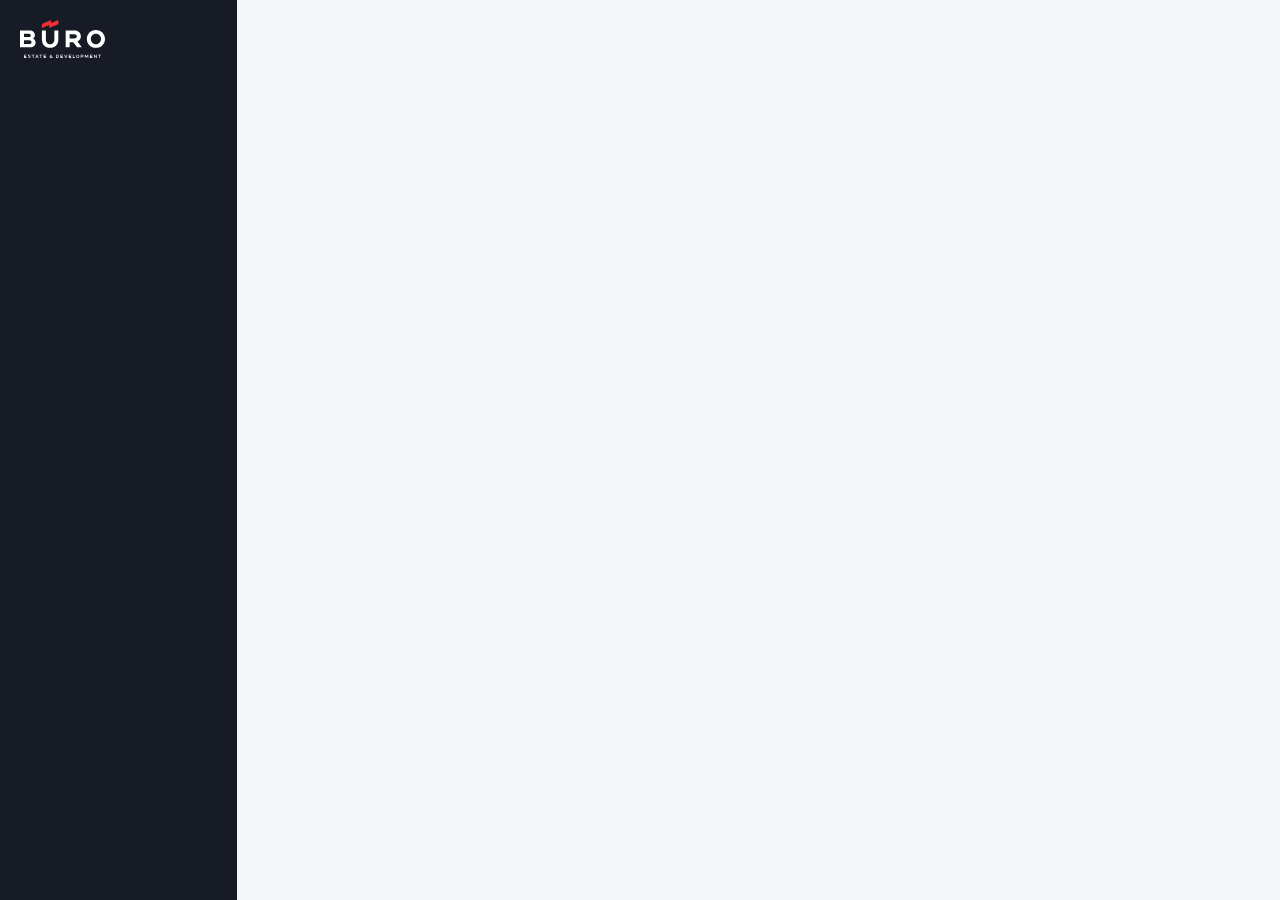
==== index.html @ 4a375de1 "init: Initial commit" ====
<!DOCTYPE html>
<html lang="ru">

<head>
	<meta charset="UTF-8">
	<meta http-equiv="X-UA-Compatible" content="IE=edge">
	<meta name="viewport" content="width=device-width, initial-scale=1.0">
	<title>BURO ESTATE & DEVELOPMENT - CRM</title>
	<meta property="og:title" content="BURO ESTATE & DEVELOPMENT - CRM">
	<meta property="og:description" content="Описание">
	<meta property="og:url" content="/">
	<meta property="og:site_name" content="BURO ESTATE & DEVELOPMENT - CRM">
	<!-- favicon -->
	<link rel="apple-touch-icon" sizes="180x180" href="img/favicon/apple-touch-icon.png">
	<link rel="icon" type="image/png" sizes="32x32" href="img/favicon/favicon-32x32.png">
	<link rel="icon" type="image/png" sizes="16x16" href="img/favicon/favicon-16x16.png">
	<link rel="manifest" href="img/favicon/site.webmanifest">
	<link rel="mask-icon" href="img/favicon/safari-pinned-tab.svg" color="#5bbad5">
	<meta name="msapplication-TileColor" content="#ffffff">
	<meta name="theme-color" content="#ffffff">
	<!-- styles -->
	<link rel="stylesheet" href="css/vendor.min.css">
	<link rel="stylesheet" href="css/app.min.css">
</head>

<body>
	<!-- apanel -->
	<div class="apanel" id="apanel">
		<div class="apanel__sidebar">
			<!-- sidebar -->
			<div class="sidebar" id="sidebar">
				<div class="sidebar__top">
					<picture class="sidebar__logotype">
						<img src="img/logotype-white.svg" width="85" height="38" alt="BURO ESTATE & DEVELOPMENT">
					</picture>
				</div>
			</div>
			<!-- end of sidebar -->
		</div>
		<div class="apanel__main"></div>
	</div>
	<!-- end of apanel -->
	<!-- scripts -->
	<script src="js/app.min.js"></script>
</body>

</html>
---- css/app.min.css ----
body{position:relative;overflow-x:hidden;font-family:"IBM Plex Sans",sans-serif;font-size:16px;line-height:1.25;background:#f6f7f8}ul,ol,li{display:block;padding:0;margin:0;list-style:none}h1,h2,h3,h4,h5,h6{margin:0;font-weight:normal;line-height:1.25}p{margin:0}b,strong{font-weight:500}a{display:inline-block;color:#000;text-decoration:none;-webkit-transition:all .25s ease-in-out;transition:all .25s ease-in-out}a:hover{text-decoration:none;color:#000}a:active{color:#000}input[type=number]{-moz-appearance:textfield}input[type=number]::-webkit-outer-spin-button,input[type=number]::-webkit-inner-spin-button{display:none;-webkit-appearance:none;appearance:none;margin:0}picture{display:block}img{max-width:100%}svg{-webkit-transition:all .25s ease-in-out;transition:all .25s ease-in-out}.btn{display:block;padding:16px 30px;width:-webkit-fit-content;width:-moz-fit-content;width:fit-content;font-size:14px;font-weight:normal;line-height:1;text-align:center;color:#fff;background:#ee3135;border:1px solid #ee3135;border-radius:6px;-webkit-transition:all .25s ease-in-out;transition:all .25s ease-in-out}.btn[disabled]{opacity:.5;pointer-events:none}.btn:focus{outline:none}.input-field.is--error .input-field__input{border-color:#ee3135}.input-field.is--error .input-field__error{display:block}.input-field.is--done .input-field__input{border-color:#00a1ab}.input-field__label{display:block;margin:0 0 10px 0;font-size:14px;font-weight:normal;color:#9ea2a9}.input-field__inner{position:relative;z-index:1}.input-field__icon{position:absolute;top:50%;left:10px;z-index:1;-webkit-transform:translate(0, -50%);-ms-transform:translate(0, -50%);transform:translate(0, -50%);min-width:24px;width:24px;height:24px;color:#9ea2a9}.input-field__icon~.input-field__input{padding-left:44px}.input-field__input{-webkit-appearance:none;-moz-appearance:none;appearance:none;display:block;padding:12.5px 10px;width:100%;font-size:14px;font-weight:normal;line-height:1.5;background:rgba(0,0,0,0);border:1px solid #dde1e7;border-radius:6px;-webkit-transition:all .25s ease-in-out;transition:all .25s ease-in-out}.input-field__input::-webkit-input-placeholder{color:#9ea2a9}.input-field__input::-moz-placeholder{color:#9ea2a9}.input-field__input:-ms-input-placeholder{color:#9ea2a9}.input-field__input::-ms-input-placeholder{color:#9ea2a9}.input-field__input::placeholder{color:#9ea2a9}.input-field__input:focus{outline:none}.input-field__error{display:none;margin-top:2px;font-size:14px;font-weight:normal;color:#ee3135}.sidebar{display:block;padding:20px 0;max-width:237px;min-height:100dvh;width:100%;background:#161b25}.sidebar__top{display:-webkit-box;display:-ms-flexbox;display:flex;-webkit-box-align:center;-ms-flex-align:center;align-items:center;-webkit-box-pack:justify;-ms-flex-pack:justify;justify-content:space-between;padding:0 20px}.sidebar__logotype{display:block;overflow:hidden;min-width:85px;width:85px;height:38px}.sidebar__logotype img{display:block;width:100%;height:100%;-o-object-fit:contain;object-fit:contain}.scroll-disabled{overflow:hidden}.auth{background:#eff0f2}.auth__wrap{display:-webkit-box;display:-ms-flexbox;display:flex;-webkit-box-orient:vertical;-webkit-box-direction:normal;-ms-flex-direction:column;flex-direction:column;-webkit-box-pack:justify;-ms-flex-pack:justify;justify-content:space-between;margin:0 auto;padding:60px 20px 40px;max-width:534px;min-height:100vh;width:100%}@media screen and (max-width: 767px){.auth__wrap{padding:40px 20px}}@media screen and (max-width: 575px){.auth__wrap{max-width:none}}.auth__wrapper{padding:40px;background:#fff;border-radius:8px}@media screen and (max-width: 767px){.auth__wrapper{padding:60px 20px 20px}}.auth__top{margin-bottom:40px;text-align:center}.auth__logotype{display:block;overflow:hidden;margin:0 auto 20px;min-width:134px;width:134px;height:61px}.auth__logotype img{display:block;width:100%;height:100%;-o-object-fit:contain;object-fit:contain}@media screen and (max-width: 767px){.auth__logotype{min-width:110px;width:110px;height:50px}}.auth__heading{display:block;font-size:24px;font-weight:normal;color:#ee3135}@media screen and (max-width: 767px){.auth__heading{font-size:14px}}.auth__description{display:block;margin-top:10px;font-size:14px;font-weight:normal}@media screen and (max-width: 767px){.auth__description{margin-top:5px}}.auth__copyright{display:block;margin-top:40px;font-size:14px;font-weight:normal;text-align:center;color:#9ea2a9}.auth-form__input+.auth-form__input{margin-top:20px}.auth-form__bottom{display:-webkit-box;display:-ms-flexbox;display:flex;-webkit-box-align:center;-ms-flex-align:center;align-items:center;-webkit-box-pack:justify;-ms-flex-pack:justify;justify-content:space-between;margin-top:50px}@media screen and (max-width: 767px){.auth-form__bottom{margin-top:40px}}@media screen and (max-width: 359px){.auth-form__bottom{-webkit-box-orient:vertical;-webkit-box-direction:normal;-ms-flex-direction:column;flex-direction:column;width:100%}}.auth-form__link{display:block;width:-webkit-fit-content;width:-moz-fit-content;width:fit-content;font-size:14px;font-weight:normal}.auth-form__link+.auth-form__btn,.auth-form__btn+.auth-form__link{margin-left:20px}@media screen and (max-width: 359px){.auth-form__link+.auth-form__btn,.auth-form__btn+.auth-form__link{margin-top:12px;margin-left:0}}.auth-form__btn{min-width:208px}@media screen and (max-width: 767px){.auth-form__btn{min-width:50%}}@media screen and (max-width: 358px){.auth-form__btn{min-width:auto;width:100%}}
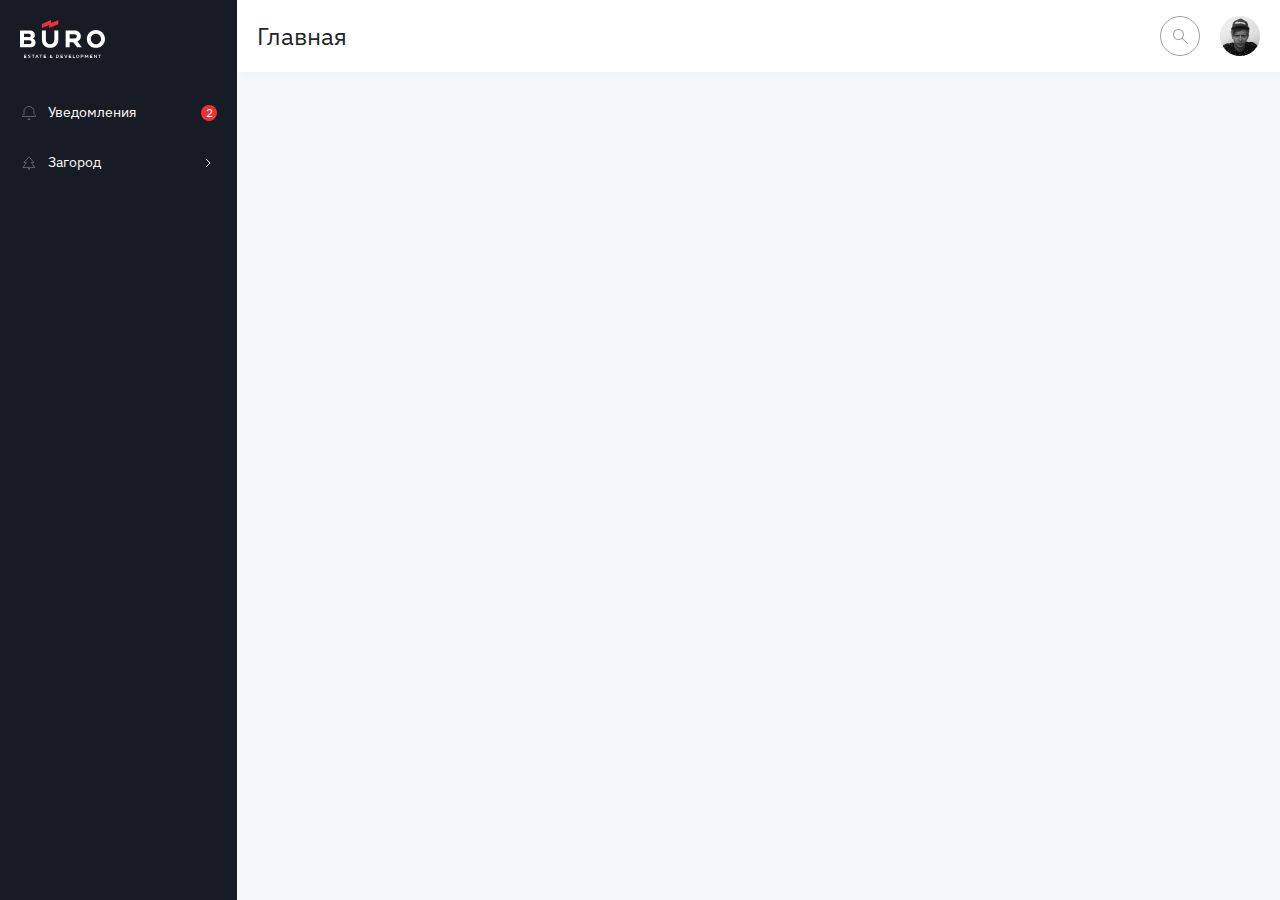
==== commit defad94c: "fix: Improvements" ====
--- a/index.html
+++ b/index.html
@@ -28,19 +28,125 @@
 	<div class="apanel" id="apanel">
 		<div class="apanel__sidebar">
 			<!-- sidebar -->
-			<div class="sidebar" id="sidebar">
+			<div class="sidebar @@class" id="sidebar">
 				<div class="sidebar__top">
-					<picture class="sidebar__logotype">
+					<a href="index.html" class="sidebar__logotype">
 						<img src="img/logotype-white.svg" width="85" height="38" alt="BURO ESTATE & DEVELOPMENT">
-					</picture>
+					</a>
+					<button class="sidebar__trigger" aria-label="Закрыть">
+						<span class="sidebar__trigger-inner"></span>
+						<span class="sidebar__trigger-inner"></span>
+					</button>
+				</div>
+				<div class="sidebar__main">
+					<nav class="sidebar-nav sidebar__nav">
+						<ul class="sidebar-nav__list">
+							<li class="sidebar-nav__item">
+								<div class="sidebar-nav__elem">
+									<a href="notifications.html" class="sidebar-nav__link">
+										<svg>
+											<use xlink:href="img/sprite.svg#icon-notification"></use>
+										</svg>
+										<span>Уведомления</span>
+										<span>2</span>
+									</a>
+								</div>
+							</li>
+							<li class="sidebar-nav__item">
+								<div class="sidebar-nav__elem ">
+									<a href="#" class="sidebar-nav__link sidebar-nav__link--trigger">
+										<svg>
+											<use xlink:href="img/sprite.svg#icon-zagorod"></use>
+										</svg>
+										<span>Загород</span>
+										<svg>
+											<use xlink:href="img/sprite.svg#icon-more"></use>
+										</svg>
+									</a>
+									<ul class="sidebar-nav__sublist">
+										<li class="sidebar-nav__subitem">
+											<a href="#" class="sidebar-nav__link ">
+												<svg>
+													<use xlink:href="img/sprite.svg#icon-village"></use>
+												</svg>
+												<span>Поселки и ЖК</span>
+											</a>
+										</li>
+										<li class="sidebar-nav__subitem">
+											<a href="#" class="sidebar-nav__link ">
+												<svg>
+													<use xlink:href="img/sprite.svg#icon-basket"></use>
+												</svg>
+												<span>Продажа</span>
+											</a>
+										</li>
+										<li class="sidebar-nav__subitem">
+											<a href="#" class="sidebar-nav__link ">
+												<svg>
+													<use xlink:href="img/sprite.svg#icon-time"></use>
+												</svg>
+												<span>Аренда</span>
+											</a>
+										</li>
+										<li class="sidebar-nav__subitem">
+											<a href="new-objects.html" class="sidebar-nav__link ">
+												<svg>
+													<use xlink:href="img/sprite.svg#icon-object"></use>
+												</svg>
+												<span>Новые объекты</span>
+											</a>
+										</li>
+										<li class="sidebar-nav__subitem">
+											<a href="unloading.html" class="sidebar-nav__link ">
+												<svg>
+													<use xlink:href="img/sprite.svg#icon-unloading"></use>
+												</svg>
+												<span>Выгрузки</span>
+											</a>
+										</li>
+									</ul>
+								</div>
+							</li>
+						</ul>
+					</nav>
 				</div>
 			</div>
 			<!-- end of sidebar -->
 		</div>
-		<div class="apanel__main"></div>
+		<div class="apanel__main">
+			<!-- header -->
+			<header class="header" id="header">
+				<div class="header__wrapper">
+					<div class="header__inner">
+						<button class="hamburger" id="sidebar-trigger" aria-label="Меню">
+							<span class="hamburger__inner"></span>
+							<span class="hamburger__inner"></span>
+							<span class="hamburger__inner"></span>
+						</button>
+						<h1 class="header__heading">Главная</h1>
+					</div>
+					<div class="header__inner">
+						<div class="c-search">
+							<button class="c-search__trigger">
+								<svg>
+									<use xlink:href="img/sprite.svg#icon-search"></use>
+								</svg>
+							</button>
+						</div>
+						<div class="c-user header__user">
+							<a href="#" class="c-user__img">
+								<img src="img/ava.jpg" alt="Image">
+							</a>
+						</div>
+					</div>
+				</div>
+			</header>
+			<!-- end of header -->
+		</div>
 	</div>
 	<!-- end of apanel -->
 	<!-- scripts -->
+	<script src="js/vendor.min.js"></script>
 	<script src="js/app.min.js"></script>
 </body>
 
--- a/css/app.min.css
+++ b/css/app.min.css
@@ -1 +1 @@
-body{position:relative;overflow-x:hidden;font-family:"IBM Plex Sans",sans-serif;font-size:16px;line-height:1.25;background:#f6f7f8}ul,ol,li{display:block;padding:0;margin:0;list-style:none}h1,h2,h3,h4,h5,h6{margin:0;font-weight:normal;line-height:1.25}p{margin:0}b,strong{font-weight:500}a{display:inline-block;color:#000;text-decoration:none;-webkit-transition:all .25s ease-in-out;transition:all .25s ease-in-out}a:hover{text-decoration:none;color:#000}a:active{color:#000}input[type=number]{-moz-appearance:textfield}input[type=number]::-webkit-outer-spin-button,input[type=number]::-webkit-inner-spin-button{display:none;-webkit-appearance:none;appearance:none;margin:0}picture{display:block}img{max-width:100%}svg{-webkit-transition:all .25s ease-in-out;transition:all .25s ease-in-out}.btn{display:block;padding:16px 30px;width:-webkit-fit-content;width:-moz-fit-content;width:fit-content;font-size:14px;font-weight:normal;line-height:1;text-align:center;color:#fff;background:#ee3135;border:1px solid #ee3135;border-radius:6px;-webkit-transition:all .25s ease-in-out;transition:all .25s ease-in-out}.btn[disabled]{opacity:.5;pointer-events:none}.btn:focus{outline:none}.input-field.is--error .input-field__input{border-color:#ee3135}.input-field.is--error .input-field__error{display:block}.input-field.is--done .input-field__input{border-color:#00a1ab}.input-field__label{display:block;margin:0 0 10px 0;font-size:14px;font-weight:normal;color:#9ea2a9}.input-field__inner{position:relative;z-index:1}.input-field__icon{position:absolute;top:50%;left:10px;z-index:1;-webkit-transform:translate(0, -50%);-ms-transform:translate(0, -50%);transform:translate(0, -50%);min-width:24px;width:24px;height:24px;color:#9ea2a9}.input-field__icon~.input-field__input{padding-left:44px}.input-field__input{-webkit-appearance:none;-moz-appearance:none;appearance:none;display:block;padding:12.5px 10px;width:100%;font-size:14px;font-weight:normal;line-height:1.5;background:rgba(0,0,0,0);border:1px solid #dde1e7;border-radius:6px;-webkit-transition:all .25s ease-in-out;transition:all .25s ease-in-out}.input-field__input::-webkit-input-placeholder{color:#9ea2a9}.input-field__input::-moz-placeholder{color:#9ea2a9}.input-field__input:-ms-input-placeholder{color:#9ea2a9}.input-field__input::-ms-input-placeholder{color:#9ea2a9}.input-field__input::placeholder{color:#9ea2a9}.input-field__input:focus{outline:none}.input-field__error{display:none;margin-top:2px;font-size:14px;font-weight:normal;color:#ee3135}.sidebar{display:block;padding:20px 0;max-width:237px;min-height:100dvh;width:100%;background:#161b25}.sidebar__top{display:-webkit-box;display:-ms-flexbox;display:flex;-webkit-box-align:center;-ms-flex-align:center;align-items:center;-webkit-box-pack:justify;-ms-flex-pack:justify;justify-content:space-between;padding:0 20px}.sidebar__logotype{display:block;overflow:hidden;min-width:85px;width:85px;height:38px}.sidebar__logotype img{display:block;width:100%;height:100%;-o-object-fit:contain;object-fit:contain}.scroll-disabled{overflow:hidden}.auth{background:#eff0f2}.auth__wrap{display:-webkit-box;display:-ms-flexbox;display:flex;-webkit-box-orient:vertical;-webkit-box-direction:normal;-ms-flex-direction:column;flex-direction:column;-webkit-box-pack:justify;-ms-flex-pack:justify;justify-content:space-between;margin:0 auto;padding:60px 20px 40px;max-width:534px;min-height:100vh;width:100%}@media screen and (max-width: 767px){.auth__wrap{padding:40px 20px}}@media screen and (max-width: 575px){.auth__wrap{max-width:none}}.auth__wrapper{padding:40px;background:#fff;border-radius:8px}@media screen and (max-width: 767px){.auth__wrapper{padding:60px 20px 20px}}.auth__top{margin-bottom:40px;text-align:center}.auth__logotype{display:block;overflow:hidden;margin:0 auto 20px;min-width:134px;width:134px;height:61px}.auth__logotype img{display:block;width:100%;height:100%;-o-object-fit:contain;object-fit:contain}@media screen and (max-width: 767px){.auth__logotype{min-width:110px;width:110px;height:50px}}.auth__heading{display:block;font-size:24px;font-weight:normal;color:#ee3135}@media screen and (max-width: 767px){.auth__heading{font-size:14px}}.auth__description{display:block;margin-top:10px;font-size:14px;font-weight:normal}@media screen and (max-width: 767px){.auth__description{margin-top:5px}}.auth__copyright{display:block;margin-top:40px;font-size:14px;font-weight:normal;text-align:center;color:#9ea2a9}.auth-form__input+.auth-form__input{margin-top:20px}.auth-form__bottom{display:-webkit-box;display:-ms-flexbox;display:flex;-webkit-box-align:center;-ms-flex-align:center;align-items:center;-webkit-box-pack:justify;-ms-flex-pack:justify;justify-content:space-between;margin-top:50px}@media screen and (max-width: 767px){.auth-form__bottom{margin-top:40px}}@media screen and (max-width: 359px){.auth-form__bottom{-webkit-box-orient:vertical;-webkit-box-direction:normal;-ms-flex-direction:column;flex-direction:column;width:100%}}.auth-form__link{display:block;width:-webkit-fit-content;width:-moz-fit-content;width:fit-content;font-size:14px;font-weight:normal}.auth-form__link+.auth-form__btn,.auth-form__btn+.auth-form__link{margin-left:20px}@media screen and (max-width: 359px){.auth-form__link+.auth-form__btn,.auth-form__btn+.auth-form__link{margin-top:12px;margin-left:0}}.auth-form__btn{min-width:208px}@media screen and (max-width: 767px){.auth-form__btn{min-width:50%}}@media screen and (max-width: 358px){.auth-form__btn{min-width:auto;width:100%}}+body{position:relative;overflow-x:hidden;font-family:"IBM Plex Sans",sans-serif;font-size:14px;line-height:1.25;background:#f6f7f8}ul,ol,li{display:block;padding:0;margin:0;list-style:none}h1,h2,h3,h4,h5,h6{margin:0;font-weight:normal;line-height:1.25}p{margin:0}b,strong{font-weight:500}a{display:inline-block;color:#ee3135;text-decoration:none;-webkit-transition:all .25s ease-in-out;transition:all .25s ease-in-out}a:hover{text-decoration:none;color:#ee3135}a:active{color:#ee3135}input[type=number]{-moz-appearance:textfield}input[type=number]::-webkit-outer-spin-button,input[type=number]::-webkit-inner-spin-button{display:none;-webkit-appearance:none;appearance:none;margin:0}picture{display:block}img{max-width:100%}svg{-webkit-transition:all .25s ease-in-out;transition:all .25s ease-in-out}.btn{display:block;padding:16px 15px;width:-webkit-fit-content;width:-moz-fit-content;width:fit-content;font-size:14px;font-weight:normal;line-height:1;text-align:center;color:#fff;background:#ee3135;border:1px solid #ee3135;border-radius:6px;-webkit-transition:all .25s ease-in-out;transition:all .25s ease-in-out}.btn[disabled]{opacity:.5;pointer-events:none}.btn:focus{outline:none}.btn:hover{color:#fff}.btn--sm{padding:12px 30px}.btn--border{color:#ee3135;background:rgba(0,0,0,0)}.btn--border:hover{color:#ee3135}@media screen and (hover: hover){.btn:hover{color:#fff;background:#db181c;border-color:#db181c}.btn--border:hover{color:#fff;background:#ee3135;border-color:#ee3135}}.input-field.is--error .input-field__input{border-color:#ee3135}.input-field.is--error .input-field__error{display:block}.input-field.is--done .input-field__input{border-color:#00a1ab}.input-field__label{display:block;margin:0 0 10px 0;width:-webkit-fit-content;width:-moz-fit-content;width:fit-content;font-size:14px;font-weight:normal;color:#9ea2a9}.input-field__help{display:block;width:-webkit-fit-content;width:-moz-fit-content;width:fit-content;font-size:12px;font-weight:normal;color:#9ea2a9}.input-field__help+.input-field__inner,.input-field__inner+.input-field__help{margin-top:5px}.input-field__inner{position:relative;z-index:1}.input-field__icon{position:absolute;top:50%;left:10px;z-index:1;-webkit-transform:translate(0, -50%);-ms-transform:translate(0, -50%);transform:translate(0, -50%);min-width:24px;width:24px;height:24px;color:#9ea2a9}.input-field__icon~.input-field__input{padding-left:44px}.input-field__input,.input-field__textarea{-webkit-appearance:none;-moz-appearance:none;appearance:none;display:block;padding:12.5px 10px;width:100%;font-size:14px;font-weight:normal;line-height:1.5;background:rgba(0,0,0,0);border:1px solid #dde1e7;border-radius:6px;-webkit-transition:all .25s ease-in-out;transition:all .25s ease-in-out}.input-field__input::-webkit-input-placeholder, .input-field__textarea::-webkit-input-placeholder{color:#9ea2a9}.input-field__input::-moz-placeholder, .input-field__textarea::-moz-placeholder{color:#9ea2a9}.input-field__input:-ms-input-placeholder, .input-field__textarea:-ms-input-placeholder{color:#9ea2a9}.input-field__input::-ms-input-placeholder, .input-field__textarea::-ms-input-placeholder{color:#9ea2a9}.input-field__input::placeholder,.input-field__textarea::placeholder{color:#9ea2a9}.input-field__input:focus,.input-field__textarea:focus{outline:none;border-color:#9ea2a9}.input-field__textarea{overflow:hidden;resize:none;min-height:88px}.input-field__cells{display:-webkit-box;display:-ms-flexbox;display:flex}.input-field__cell{position:relative;z-index:1;-webkit-box-flex:1;-ms-flex:1 1 auto;flex:1 1 auto;width:calc(16.666666666% - 10px)}.input-field__cell::before{content:"";display:block;padding-top:100%}.input-field__cell .input-field__input{position:absolute;top:0;right:0;bottom:0;left:0;z-index:1;text-align:center}.input-field__cell+.input-field__cell{margin-left:12px}.input-field__error{display:none;margin-top:2px;font-size:14px;font-weight:normal;color:#ee3135}.default-select{position:relative}.default-select .ss-main{width:100%;height:100%}.default-select .ss-main .ss-single-selected{padding:12.5px 12px 12.5px 10px;width:100%;height:100%;font-size:14px;font-weight:normal;line-height:1.5;color:#161b25;background:rgba(0,0,0,0);border:1px solid #dde1e7;border-radius:6px;-webkit-transition:all .15s ease;transition:all .15s ease}@media screen and (hover: hover){.default-select .ss-main .ss-single-selected:hover{border-color:#9ea2a9}}.default-select .ss-main .ss-single-selected .placeholder .ss-disabled{color:#161b25}.default-select .ss-main .ss-single-selected .placeholder{display:block;overflow:hidden;max-width:100%;line-height:1.5;white-space:nowrap;text-overflow:ellipsis}.default-select .ss-main .ss-single-selected .ss-arrow{margin:2px 0 0 10px}.default-select .ss-main .ss-single-selected .ss-arrow span{padding:0;margin:0;min-width:12px;width:12px;height:12px;background-image:url(../img/sprite.svg#icon-caret-select);background-repeat:no-repeat;background-size:contain;background-position:center center;border:0;-webkit-transform:none;-ms-transform:none;transform:none;-webkit-transition:all .15s ease;transition:all .15s ease}.default-select .ss-main .ss-single-selected .ss-arrow span.arrow-up{-webkit-transform:translateY(-1px) rotate(180deg);-ms-transform:translateY(-1px) rotate(180deg);transform:translateY(-1px) rotate(180deg);margin:0}.default-select .ss-main .ss-single-selected .ss-arrow span.arrow-down{-webkit-transform:rotate(0);-ms-transform:rotate(0);transform:rotate(0)}.default-select .ss-main .ss-single-selected.ss-open-below{background:#fff;border-radius:6px 6px 0 0}@media screen and (hover: hover){.default-select .ss-main .ss-single-selected.ss-open-below:hover{border-color:#dde1e7}}.default-select .ss-main .ss-single-selected.ss-open-above{background:#fff;border-radius:0 0 6px 6px}@media screen and (hover: hover){.default-select .ss-main .ss-single-selected.ss-open-above:hover{border-color:#dde1e7}}.default-select .ss-main .ss-single-selected.ss-open-below+*{margin-top:0;border-top-color:rgba(0,0,0,0);border-radius:0 0 6px 6px}.default-select .ss-main .ss-single-selected.ss-open-above+*{-webkit-transform:scale(1) translateY(0);-ms-transform:scale(1) translateY(0);transform:scale(1) translateY(0);border-bottom-color:rgba(0,0,0,0);border-radius:6px 6px 0 0}.default-select .ss-content .ss-search{display:none}.default-select .ss-content{z-index:99 !important;overflow:hidden;margin:0;width:100%;color:#161b25;background:#fff;border:1px solid #dde1e7;border-radius:6px;-webkit-transition:all .15s ease;transition:all .15s ease}.default-select .ss-content .ss-list{padding:0;max-height:none}.default-select .ss-content .ss-list .ss-option{overflow:hidden;padding:9px 10px;max-width:100%;font-size:14px;font-weight:normal;line-height:1.5;text-overflow:ellipsis;white-space:nowrap;color:#161b25;cursor:pointer;-webkit-transition:all .15s ease;transition:all .15s ease}.default-select .ss-content .ss-list .ss-option.ss-disabled:not(.ss-option-selected){display:none}.default-select .ss-option:first-child.ss-disabled.ss-option-selected{display:none}.default-select .ss-content .ss-list .ss-option.ss-disabled{display:none}.default-select .ss-content .ss-list .ss-option:hover,.default-select .ss-content .ss-list .ss-option.ss-highlighted{color:#161b25;background:rgba(221,225,231,.5)}.default-select .ss-arrow .arrow-down{width:auto;height:auto;background:none}.c-user__img{display:block;overflow:hidden;min-width:40px;width:40px;height:40px;border-radius:50%}.c-user__img img{display:block;width:100%;height:100%;-o-object-fit:cover;object-fit:cover}.c-search__trigger{display:-webkit-box;display:-ms-flexbox;display:flex;-webkit-box-align:center;-ms-flex-align:center;align-items:center;-webkit-box-pack:center;-ms-flex-pack:center;justify-content:center;padding:0;min-width:40px;width:40px;height:40px;font-size:0;background:rgba(0,0,0,0);border:1px solid #9ea2a9;border-radius:50%;-webkit-transition:all .25s ease-in-out;transition:all .25s ease-in-out}.c-search__trigger>svg{min-width:15px;width:15px;height:15px;color:#9ea2a9}.pagination__list{display:-webkit-box;display:-ms-flexbox;display:flex;-webkit-box-align:center;-ms-flex-align:center;align-items:center;-webkit-box-pack:center;-ms-flex-pack:center;justify-content:center;width:-webkit-fit-content;width:-moz-fit-content;width:fit-content}@media screen and (max-width: 767px){.pagination__list{margin-right:auto;margin-left:auto}}.pagination__item.is--active .pagination__btn{color:#fff;background:#ee3135;border-color:#ee3135}.pagination__item.is--active .pagination__btn>svg{color:#fff}.pagination__item.is--hidden{display:none}@media screen and (max-width: 767px){.pagination__item.is--mobile-hidden{display:none}}.pagination__btn{position:relative;z-index:1;display:-webkit-box;display:-ms-flexbox;display:flex;-webkit-box-align:center;-ms-flex-align:center;align-items:center;-webkit-box-pack:center;-ms-flex-pack:center;justify-content:center;padding:0;min-width:30px;width:30px;height:30px;font-size:14px;font-weight:normal;line-height:1.5;text-align:center;color:#ee3135;background:rgba(0,0,0,0);border:1px solid rgba(0,0,0,0);border-radius:50%;-webkit-transition:all .25s ease-in-out;transition:all .25s ease-in-out}.pagination__btn>svg{min-width:12px;width:12px;height:12px;color:#ee3135}.pagination__btn:hover{color:#ee3135}.pagination__btn:focus{outline:none}.pagination__btn[disabled]{pointer-events:none}@media screen and (hover: hover){.pagination__btn:hover{border-color:#ee3135}}.tabs__list{display:-webkit-box;display:-ms-flexbox;display:flex;-webkit-box-align:center;-ms-flex-align:center;align-items:center;width:-webkit-fit-content;width:-moz-fit-content;width:fit-content}.tabs__item.is--active .tabs__tab{color:#ee3135;border-color:#ee3135}.tabs__item+.tabs__item{margin-left:20px}.tabs__tab{display:-webkit-box;display:-ms-flexbox;display:flex;-webkit-box-align:center;-ms-flex-align:center;align-items:center;padding:15px 0;width:-webkit-fit-content;width:-moz-fit-content;width:fit-content;font-size:14px;font-weight:normal;white-space:nowrap;text-align:center;color:#333;background:rgba(0,0,0,0);border:none;border-bottom:1px solid rgba(0,0,0,0);border-radius:0;-webkit-transition:all .25s ease-in-out;transition:all .25s ease-in-out}.tabs__tab>span{display:-webkit-box;display:-ms-flexbox;display:flex;-webkit-box-align:center;-ms-flex-align:center;align-items:center;-webkit-box-pack:center;-ms-flex-pack:center;justify-content:center;margin-left:5px;padding:0 5px;min-width:18px;width:-webkit-fit-content;width:-moz-fit-content;width:fit-content;height:18px;font-size:12px;font-weight:normal;text-align:center;color:#161b25;background:#eff0f2;border-radius:10px}@media screen and (hover: hover){.tabs__tab:hover{color:#ee3135}}.tabs__wrapper{display:none}.tabs__wrapper.is--active{display:block}.sidebar{position:fixed;top:0;left:0;bottom:0;z-index:100;display:block;overflow-x:hidden;overflow-y:auto;padding:20px 0;max-width:237px;min-height:100dvh;max-height:100dvh;width:100%;background:#161b25;-webkit-transition:all .25s ease-in-out;transition:all .25s ease-in-out}@media screen and (max-width: 1023px){.sidebar{-webkit-transform:translate(-104%, 0);-ms-transform:translate(-104%, 0);transform:translate(-104%, 0);opacity:0;visibility:hidden;pointer-events:none}.sidebar.is--active{-webkit-transform:translate(0, 0);-ms-transform:translate(0, 0);transform:translate(0, 0);opacity:1;visibility:visible;pointer-events:auto}}.sidebar__top{display:-webkit-box;display:-ms-flexbox;display:flex;-webkit-box-align:center;-ms-flex-align:center;align-items:center;-webkit-box-pack:justify;-ms-flex-pack:justify;justify-content:space-between;margin-bottom:40px;padding:0 20px}.sidebar__logotype{display:block;overflow:hidden;min-width:85px;width:85px;height:38px}.sidebar__logotype img{display:block;width:100%;height:100%;-o-object-fit:contain;object-fit:contain}.sidebar__trigger{position:relative;z-index:1;display:block;overflow:hidden;margin-left:10px;padding:0;min-width:24px;width:24px;height:24px;font-size:0;background:rgba(0,0,0,0);border:none;border-radius:0;-webkit-transition:all .25s ease-in-out;transition:all .25s ease-in-out}@media screen and (min-width: 1024px){.sidebar__trigger{display:none}}.sidebar__trigger-inner{position:absolute;left:2px;z-index:1;display:block;width:20px;height:1px;background:#fff;border-radius:2px;-webkit-transition:all .25s ease-in-out;transition:all .25s ease-in-out}.sidebar__trigger-inner:first-child{top:12px;-webkit-transform:rotate(45deg);-ms-transform:rotate(45deg);transform:rotate(45deg)}.sidebar__trigger-inner:last-child{top:12px;-webkit-transform:rotate(-45deg);-ms-transform:rotate(-45deg);transform:rotate(-45deg)}.sidebar-nav__sublist{display:none;margin-top:10px}.sidebar-nav__item+.sidebar-nav__item{margin-top:20px}.sidebar-nav__subitem .sidebar-nav__link{padding:6px 30px}.sidebar-nav__subitem+.sidebar-nav__subitem{margin-top:10px}.sidebar-nav__elem.is--open>.sidebar-nav__link{color:#9ea2a9}.sidebar-nav__elem.is--open>.sidebar-nav__link:hover{color:#9ea2a9}.sidebar-nav__elem.is--open>.sidebar-nav__link>span+svg{-webkit-transform:rotate(90deg);-ms-transform:rotate(90deg);transform:rotate(90deg)}.sidebar-nav__elem.is--open .sidebar-nav__sublist{display:block}.sidebar-nav__link{display:-webkit-box;display:-ms-flexbox;display:flex;-webkit-box-align:center;-ms-flex-align:center;align-items:center;padding:6px 20px;width:100%;font-size:14px;font-weight:normal;color:#fff}.sidebar-nav__link>svg{min-width:18px;width:18px;height:18px;color:rgba(158,162,169,.5)}.sidebar-nav__link>span{display:block}.sidebar-nav__link>*+*{margin-left:10px}.sidebar-nav__link>span+span,.sidebar-nav__link>span+svg{margin-left:auto}.sidebar-nav__link>span+svg{color:#fff}.sidebar-nav__link>span+span{min-width:16px;width:16px;height:16px;font-size:12px;text-align:center;color:#fff;background:#ee3135;border-radius:50%}.sidebar-nav__link:hover{color:#fff}.sidebar-nav__link.is--active{color:#ee3135;background:rgba(158,162,169,.05)}@media screen and (hover: hover){.sidebar-nav__link:hover{background:rgba(158,162,169,.05)}}.header{background:#fff;-webkit-box-shadow:4px 4px 10px rgba(22,27,37,.02);box-shadow:4px 4px 10px rgba(22,27,37,.02)}.header__wrapper{display:-webkit-box;display:-ms-flexbox;display:flex;-webkit-box-align:center;-ms-flex-align:center;align-items:center;-webkit-box-pack:justify;-ms-flex-pack:justify;justify-content:space-between;padding:16px 20px;width:100%}.header__heading{display:block;width:-webkit-fit-content;width:-moz-fit-content;width:fit-content;font-size:24px;font-weight:normal}@media screen and (max-width: 767px){.header__heading{font-size:18px}}.header__inner{display:-webkit-box;display:-ms-flexbox;display:flex;-webkit-box-align:center;-ms-flex-align:center;align-items:center;width:-webkit-fit-content;width:-moz-fit-content;width:fit-content}.header__inner+.header__inner{margin-left:20px}@media screen and (max-width: 767px){.header__inner+.header__inner{margin-left:10px}}.header__user{margin-left:20px}@media screen and (max-width: 767px){.header__user{margin-left:10px}}.hamburger{position:relative;z-index:1;display:block;overflow:hidden;margin-right:10px;padding:0;min-width:24px;width:24px;height:24px;font-size:0;background:rgba(0,0,0,0);border:none;border-radius:0;-webkit-transition:all .25s ease-in-out;transition:all .25s ease-in-out}@media screen and (min-width: 1024px){.hamburger{display:none}}.hamburger__inner{position:absolute;left:2px;z-index:1;display:block;width:20px;height:1px;background:#161b25;border-radius:2px;-webkit-transition:all .25s ease-in-out;transition:all .25s ease-in-out}.hamburger__inner:first-child{top:7px}.hamburger__inner:nth-child(2){top:12px}.hamburger__inner:last-child{top:17px}.scroll-disabled{overflow:hidden}.apanel{padding-left:237px}@media screen and (max-width: 1023px){.apanel{padding-left:0}}.apanel__top{display:-webkit-box;display:-ms-flexbox;display:flex;-webkit-box-align:center;-ms-flex-align:center;align-items:center;-webkit-box-pack:justify;-ms-flex-pack:justify;justify-content:space-between;padding:0 20px;width:100%;background:#fff;border-top:1px solid #dde1e7}@media screen and (max-width: 767px){.apanel__top{padding:0 10px 0 20px}}.apanel__tabs{overflow-x:auto;overflow-y:hidden;max-width:100%}.apanel__trigger{display:-webkit-box;display:-ms-flexbox;display:flex;-webkit-box-align:center;-ms-flex-align:center;align-items:center;margin-left:20px;padding:8px 10px;width:-webkit-fit-content;width:-moz-fit-content;width:fit-content;font-size:14px;font-weight:normal;color:#9ea2a9;background:rgba(0,0,0,0);border:none;border-radius:8px;-webkit-transition:all .25s ease-in-out;transition:all .25s ease-in-out}.apanel__trigger>svg{min-width:18px;width:18px;height:18px;color:#9ea2a9}.apanel__trigger>*+*{margin-left:8px}.apanel__trigger:focus{outline:none}@media screen and (hover: hover){.apanel__trigger:hover{color:#161b25;background:#eff0f2}.apanel__trigger:hover>svg{color:#161b25}}@media screen and (max-width: 767px){.apanel__trigger>span{display:none}.apanel__trigger>*+*{margin-left:0}}.atables__top{padding:20px;width:100%;border-bottom:1px solid #dde1e7}.atables__heading{display:block;width:-webkit-fit-content;width:-moz-fit-content;width:fit-content;font-size:18px;font-weight:normal;color:#00a1ab}.atables__table-wrap{overflow-x:auto;overflow-y:hidden;max-width:100%}.atables__table{table-layout:auto;width:100%}.atables__thead{border-bottom:1px solid #dde1e7}.atables__thead .atables__td{padding:15px 20px}.atables__tbody .atables__tr+.atables__tr{border-top:1px solid #dde1e7}.atables__td{padding:10px 20px;white-space:nowrap}.atables__object{display:-webkit-box;display:-ms-flexbox;display:flex;-webkit-box-align:center;-ms-flex-align:center;align-items:center;width:-webkit-fit-content;width:-moz-fit-content;width:fit-content}.atables__object-img{display:block;overflow:hidden;min-width:160px;width:160px;height:100px;border-radius:6px}.atables__object-img img{display:block;width:100%;height:100%;-o-object-fit:cover;object-fit:cover}@media screen and (max-width: 767px){.atables__object-img{min-width:96px;width:96px;height:60px}}.atables__object-icon{margin-left:10px;min-width:10px;width:10px;height:10px;color:#161b25}.atables__bottom{padding:20px}.atables__more{width:100%}.atables__more+.atables__pagination,.atables__pagination+.atables__more{margin-top:20px}.information__top{padding:20px;width:100%;border-bottom:1px solid #dde1e7}.information__heading{display:block;width:-webkit-fit-content;width:-moz-fit-content;width:fit-content;font-size:18px;font-weight:normal;color:#00a1ab}.information__wrapper{position:relative;z-index:1;padding:20px;width:100%}.information__wrapper+.information__wrapper::before{content:"";position:absolute;top:0;left:20px;z-index:1;display:block;width:calc(100% - 40px);height:1px;background:#dde1e7}.information__item{display:-webkit-box;display:-ms-flexbox;display:flex;-webkit-box-align:center;-ms-flex-align:center;align-items:center}.information__item+.information__item{margin-top:20px}@media screen and (max-width: 767px){.information__item+.information__item{margin-top:10px}}.information__left{max-width:216px;min-width:216px;width:100%}@media screen and (max-width: 767px){.information__left{max-width:126px;min-width:126px}}.information__right{margin-left:20px;max-width:454px;width:100%}@media screen and (max-width: 767px){.information__right{margin-left:10px;max-width:calc(100% - 126px - 10px)}}.information__label{display:block;width:-webkit-fit-content;width:-moz-fit-content;width:fit-content;font-size:14px;font-weight:normal}.information__help{display:block;width:-webkit-fit-content;width:-moz-fit-content;width:fit-content;font-size:12px;font-weight:normal;color:#9ea2a9}.information__help+.information__inner,.information__inner+.information__help{margin-top:5px}.information__inner{display:-webkit-box;display:-ms-flexbox;display:flex;-webkit-box-align:center;-ms-flex-align:center;align-items:center}.information__input{-webkit-box-flex:1;-ms-flex:1 1 auto;flex:1 1 auto}.information__input+.information__btn,.information__btn+.information__input{margin-left:10px}.chat__wrapper{padding:20px}.chat__item+.chat__item{margin-top:10px}.chat__controls{display:-webkit-box;display:-ms-flexbox;display:flex;-webkit-box-align:start;-ms-flex-align:start;align-items:flex-start;padding:20px;width:100%;border-top:1px solid #dde1e7}@media screen and (max-width: 767px){.chat__controls{-webkit-box-orient:vertical;-webkit-box-direction:normal;-ms-flex-direction:column;flex-direction:column}}.chat__input{-webkit-box-flex:1;-ms-flex:1 1 auto;flex:1 1 auto}@media screen and (max-width: 767px){.chat__input{width:100%}}.chat__input+.chat__btn,.chat__btn+.chat__input{margin-left:20px}@media screen and (max-width: 767px){.chat__input+.chat__btn,.chat__btn+.chat__input{margin-top:10px;margin-left:0}}.chat__btn{min-width:216px}@media screen and (max-width: 767px){.chat__btn{min-width:auto;width:100%}}.chat-card{display:-webkit-box;display:-ms-flexbox;display:flex;-webkit-box-align:end;-ms-flex-align:end;align-items:flex-end}.chat-card--author{-webkit-box-orient:horizontal;-webkit-box-direction:reverse;-ms-flex-direction:row-reverse;flex-direction:row-reverse}.chat-card--author .chat-card__img{background:#eff0f2}.chat-card--author .chat-card__body{margin-right:10px;margin-left:0;background:#eff0f2;border-radius:10px 10px 0 10px}.chat-card__img{display:block;overflow:hidden;min-width:33px;width:33px;height:33px;background:#fff;border-radius:50%}.chat-card__img img{display:block;width:100%;height:100%;-o-object-fit:cover;object-fit:cover}.chat-card__body{margin-left:10px;padding:20px;max-width:647px;width:100%;background:#fff;border-radius:10px 10px 10px 0}.chat-card__top{margin-bottom:20px}.chat-card__name{display:block;width:-webkit-fit-content;width:-moz-fit-content;width:fit-content;font-size:14px;font-weight:normal}.chat-card__help{display:block;margin-top:2px;width:-webkit-fit-content;width:-moz-fit-content;width:fit-content;font-size:12px;font-weight:normal;color:#9ea2a9}.chat-card__description{display:block;width:-webkit-fit-content;width:-moz-fit-content;width:fit-content;font-size:14px;font-weight:normal}.notifications__top{padding:20px;width:100%;border-bottom:1px solid #dde1e7}.notifications__heading{display:block;width:-webkit-fit-content;width:-moz-fit-content;width:fit-content;font-size:18px;font-weight:normal;color:#00a1ab}.notifications__item+.notifications__item::before{content:"";position:absolute;top:0;left:20px;z-index:1;display:block;width:calc(100% - 40px);height:1px;background:#dde1e7}.notifications-card{position:relative;z-index:1;display:-webkit-box;display:-ms-flexbox;display:flex;-webkit-box-align:start;-ms-flex-align:start;align-items:flex-start;-webkit-box-pack:justify;-ms-flex-pack:justify;justify-content:space-between;padding:20px}.notifications-card.is--unread{background:rgba(158,162,169,.05)}.notifications-card.is--unread .notifications-card__status{opacity:1;visibility:visible;pointer-events:auto}.notifications-card__group{display:-webkit-box;display:-ms-flexbox;display:flex;-webkit-box-align:start;-ms-flex-align:start;align-items:flex-start;width:-webkit-fit-content;width:-moz-fit-content;width:fit-content}.notifications-card__group+.notifications-card__group{margin-left:10px}.notifications-card__img{display:block;overflow:hidden;min-width:33px;width:33px;height:33px;border-radius:50%}.notifications-card__img img{display:block;width:100%;height:100%;-o-object-fit:cover;object-fit:cover}.notifications-card__img+.notifications-card__body{margin-left:10px}.notifications-card__title{display:block;width:-webkit-fit-content;width:-moz-fit-content;width:fit-content;font-size:14px;font-weight:normal}.notifications-card__title span{color:#00a1ab}.notifications-card__title a{color:#00a1ab}.notifications-card__title a:hover{color:#00a1ab}.notifications-card__help{display:block;margin-top:2px;width:-webkit-fit-content;width:-moz-fit-content;width:fit-content;font-size:12px;font-weight:normal;color:#9ea2a9}.notifications-card__status{display:block;min-width:10px;width:10px;height:10px;background:#ee3135;border-radius:50%;opacity:0;visibility:hidden;pointer-events:none}.auth{background:#eff0f2}.auth__wrap{display:-webkit-box;display:-ms-flexbox;display:flex;-webkit-box-orient:vertical;-webkit-box-direction:normal;-ms-flex-direction:column;flex-direction:column;-webkit-box-pack:justify;-ms-flex-pack:justify;justify-content:space-between;margin:0 auto;padding:60px 20px 40px;max-width:534px;min-height:100vh;width:100%}@media screen and (max-width: 767px){.auth__wrap{padding:40px 20px}}@media screen and (max-width: 575px){.auth__wrap{max-width:none}}.auth__wrapper{padding:40px;background:#fff;border-radius:8px}@media screen and (max-width: 767px){.auth__wrapper{padding:60px 20px 20px}}.auth__top{margin-bottom:40px;text-align:center}.auth__logotype{display:block;overflow:hidden;margin:0 auto 20px;min-width:134px;width:134px;height:61px}.auth__logotype img{display:block;width:100%;height:100%;-o-object-fit:contain;object-fit:contain}@media screen and (max-width: 767px){.auth__logotype{min-width:110px;width:110px;height:50px}}.auth__heading{display:block;font-size:24px;font-weight:normal}.auth__heading--red{color:#ee3135}@media screen and (max-width: 767px){.auth__heading{font-size:14px}}.auth__description{display:block;margin-top:8px;font-size:14px;font-weight:normal}@media screen and (hover: hover){.auth__description a:hover{color:#db181c}}@media screen and (max-width: 767px){.auth__description{margin-top:5px}}.auth__bottom{margin-top:30px}@media screen and (max-width: 767px){.auth__bottom{margin-top:40px}}.auth__btn{width:100%}.auth__copyright{display:block;margin-top:40px;font-size:14px;font-weight:normal;text-align:center;color:#9ea2a9}.auth-form__input+.auth-form__input{margin-top:20px}.auth-form__bottom{display:-webkit-box;display:-ms-flexbox;display:flex;-webkit-box-align:center;-ms-flex-align:center;align-items:center;-webkit-box-pack:justify;-ms-flex-pack:justify;justify-content:space-between;margin-top:30px}@media screen and (max-width: 767px){.auth-form__bottom{margin-top:40px}}@media screen and (max-width: 359px){.auth-form__bottom{-webkit-box-orient:vertical;-webkit-box-direction:normal;-ms-flex-direction:column;flex-direction:column;width:100%}}.auth-form__link{display:block;width:-webkit-fit-content;width:-moz-fit-content;width:fit-content;font-size:14px;font-weight:normal}.auth-form__link+.auth-form__btn,.auth-form__btn+.auth-form__link{margin-left:20px}@media screen and (max-width: 359px){.auth-form__link+.auth-form__btn,.auth-form__btn+.auth-form__link{margin-top:12px;margin-left:0}}.auth-form__btn{min-width:208px}.auth-form__btn--wide{min-width:auto;width:100%}@media screen and (max-width: 767px){.auth-form__btn{min-width:50%}.auth-form__btn--wide{min-width:auto}}@media screen and (max-width: 358px){.auth-form__btn{min-width:auto;width:100%}}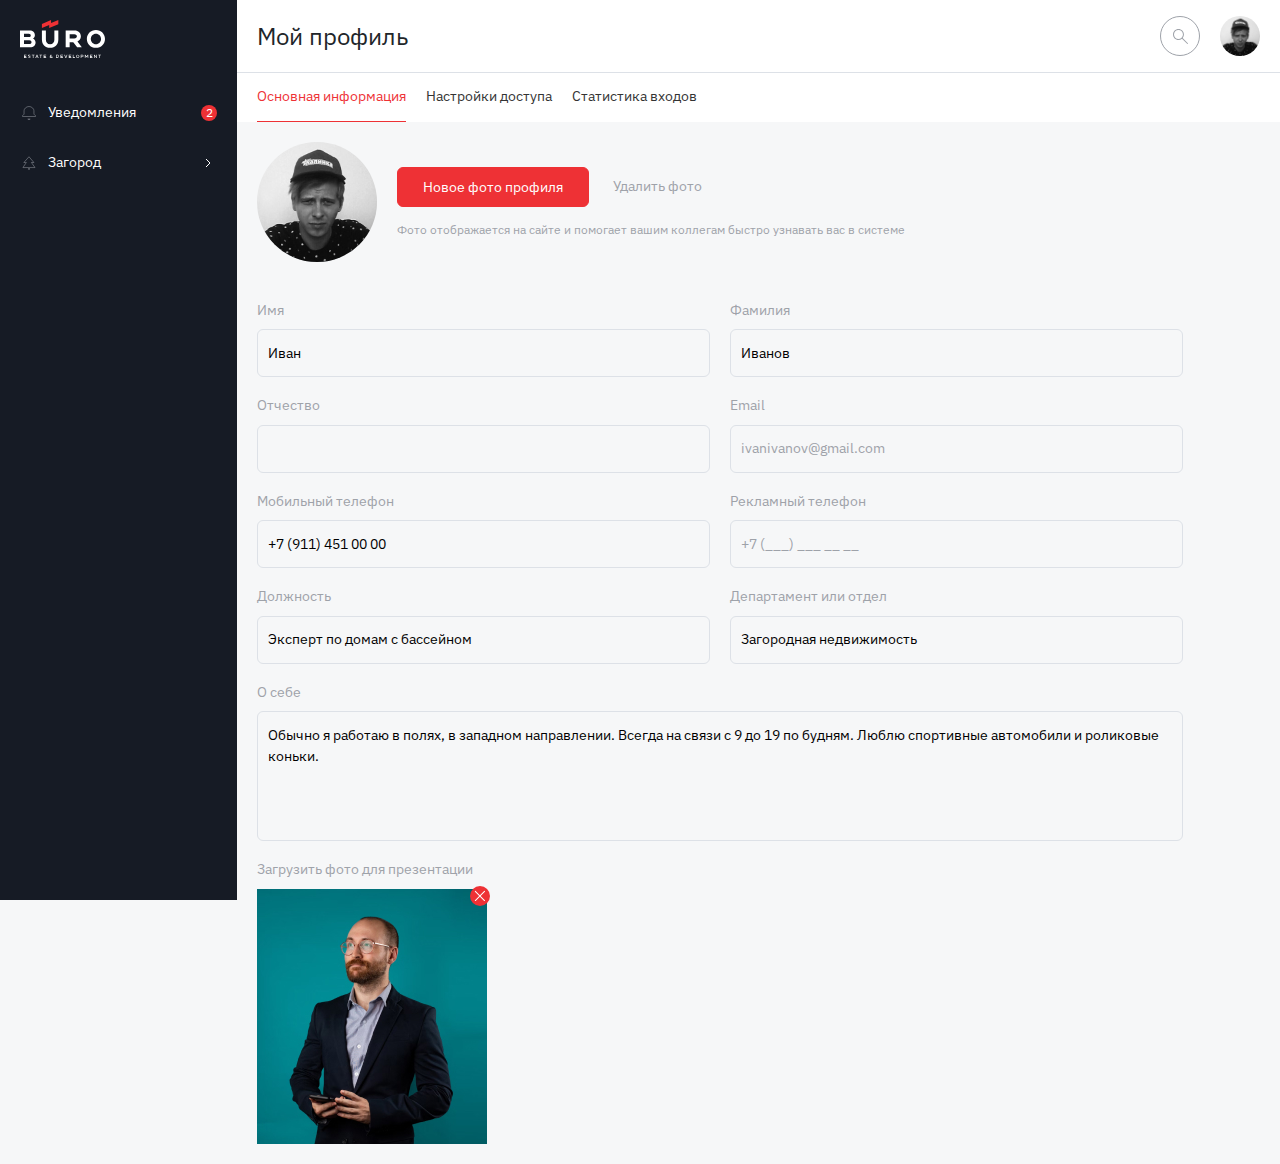
==== commit 1c2a9e41: "fix: Improvements" ====
--- a/index.html
+++ b/index.html
@@ -123,15 +123,15 @@
 							<span class="hamburger__inner"></span>
 							<span class="hamburger__inner"></span>
 						</button>
-						<h1 class="header__heading">Главная</h1>
+						<h1 class="header__heading">Мой профиль</h1>
 					</div>
 					<div class="header__inner">
 						<div class="c-search">
-							<button class="c-search__trigger">
+							<a href="search.html" class="c-search__trigger">
 								<svg>
 									<use xlink:href="img/sprite.svg#icon-search"></use>
 								</svg>
-							</button>
+							</a>
 						</div>
 						<div class="c-user header__user">
 							<a href="#" class="c-user__img">
@@ -142,6 +142,183 @@
 				</div>
 			</header>
 			<!-- end of header -->
+			<div class="apanel__content tabs">
+				<div class="apanel__top">
+					<ul class="tabs__list apanel__tabs">
+						<li class="tabs__item is--active">
+							<button class="tabs__tab">Основная информация</button>
+						</li>
+						<li class="tabs__item">
+							<button class="tabs__tab">Настройки доступа</button>
+						</li>
+						<li class="tabs__item">
+							<button class="tabs__tab">Статистика входов</button>
+						</li>
+					</ul>
+				</div>
+				<div class="tabs__wrapper is--active">
+					<div class="profile">
+						<div class="profile__wrap">
+							<div class="photo-upload-user profile__photo">
+								<div class="photo-upload-user__wrapper">
+									<picture class="photo-upload-user__img">
+										<img src="img/ava.jpg" alt="Image">
+									</picture>
+									<div class="photo-upload-user__body">
+										<div class="photo-upload-user__inner">
+											<label for="photo-upload-user" class="photo-upload-user__label">
+												<input type="file" id="photo-upload-user" class="photo-upload-user__input">
+												<span class="photo-upload-user__btn btn btn--sm"> Новое фото профиля</span>
+											</label>
+											<button class="photo-upload-user__delete">
+												<svg>
+													<use xlink:href="img/sprite.svg#icon-trash"></use>
+												</svg>
+												<span>Удалить фото</span>
+											</button>
+										</div>
+										<span class="photo-upload-user__help">Фото отображается на сайте и помогает вашим коллегам быстро узнавать вас в системе</span>
+									</div>
+								</div>
+							</div>
+						</div>
+						<div class="profile__wrap">
+							<div class="profile__wrapper">
+								<div class="input-field input-field--row profile__item">
+									<label for="profile-name" class="input-field__label">Имя</label>
+									<div class="input-field__inner">
+										<input type="text" id="profile-name" class="input-field__input" placeholder="" value="Иван">
+									</div>
+									<span class="input-field__error">Неверное значение</span>
+								</div>
+								<div class="input-field input-field--row profile__item">
+									<label for="profile-surname" class="input-field__label">Фамилия</label>
+									<div class="input-field__inner">
+										<input type="text" id="profile-surname" class="input-field__input" placeholder="" value="Иванов">
+									</div>
+									<span class="input-field__error">Неверное значение</span>
+								</div>
+								<div class="input-field input-field--row profile__item">
+									<label for="profile-patronymic" class="input-field__label">Отчество</label>
+									<div class="input-field__inner">
+										<input type="text" id="profile-patronymic" class="input-field__input" placeholder="">
+									</div>
+									<span class="input-field__error">Неверное значение</span>
+								</div>
+								<div class="input-field input-field--row profile__item">
+									<label for="profile-email" class="input-field__label">Email</label>
+									<div class="input-field__inner">
+										<input type="text" id="profile-email" class="input-field__input" placeholder="ivanivanov@gmail.com">
+									</div>
+									<span class="input-field__error">Неверное значение</span>
+								</div>
+								<div class="input-field input-field--row profile__item">
+									<label for="profile-phone" class="input-field__label">Мобильный телефон</label>
+									<div class="input-field__inner">
+										<input type="tel" id="profile-phone" class="input-field__input" placeholder="+7 (___) ___ __ __" data-inputmask="'mask': '+7 (999) 999 99 99'" value="+79114510000">
+									</div>
+									<span class="input-field__error">Неверное значение</span>
+								</div>
+								<div class="input-field input-field--row profile__item">
+									<label for="profile-phone-div" class="input-field__label">Рекламный телефон</label>
+									<div class="input-field__inner">
+										<input type="tel" id="profile-phone-div" class="input-field__input" placeholder="+7 (___) ___ __ __" data-inputmask="'mask': '+7 (999) 999 99 99'">
+									</div>
+									<span class="input-field__error">Неверное значение</span>
+								</div>
+								<div class="input-field input-field--row profile__item">
+									<label for="profile-position" class="input-field__label">Должность</label>
+									<div class="input-field__inner">
+										<input type="text" id="profile-position" class="input-field__input" placeholder="" value="Эксперт по домам с бассейном">
+									</div>
+									<span class="input-field__error">Неверное значение</span>
+								</div>
+								<div class="input-field input-field--row profile__item">
+									<label for="profile-department" class="input-field__label">Департамент или отдел</label>
+									<div class="input-field__inner">
+										<input type="text" id="profile-department" class="input-field__input" placeholder="" value="Загородная недвижимость">
+									</div>
+									<span class="input-field__error">Неверное значение</span>
+								</div>
+								<div class="input-field profile__item profile__item--wide">
+									<label for="profile-about" class="input-field__label">О себе</label>
+									<div class="input-field__inner">
+										<textarea id="profile-about" class="input-field__textarea" placeholder="">Обычно я работаю в полях, в западном направлении. Всегда на связи с 9 до 19 по будням. Люблю спортивные автомобили и роликовые коньки.</textarea>
+									</div>
+									<span class="input-field__error">Неверное значение</span>
+								</div>
+								<div class="photo-upload-big profile__item profile__item--wide">
+									<span class="photo-upload-big__title">Загрузить фото для презентации</span>
+									<label for="photo-upload" class="photo-upload-big__label is--hidden">
+										<input type="file" id="photo-upload" class="photo-upload-big__input">
+										<svg class="photo-upload-big__icon">
+											<use xlink:href="img/sprite.svg#icon-add"></use>
+										</svg>
+									</label>
+									<div class="photo-upload-big__uploaded">
+										<picture class="photo-upload-big__img">
+											<img src="img/photo-uploaded.jpg" alt="Image">
+										</picture>
+										<button class="photo-upload-big__delete">
+											<svg class="photo-upload-big__delete-icon">
+												<use xlink:href="img/sprite.svg#icon-close"></use>
+											</svg>
+										</button>
+									</div>
+								</div>
+							</div>
+						</div>
+					</div>
+				</div>
+				<div class="tabs__wrapper">
+					<div class="profile">
+						<div class="profile__wrap">
+							<div class="profile__wrapper">
+								<div class="input-field profile__item">
+									<label for="profile-current-password" class="input-field__label">Текущий пароль</label>
+									<div class="input-field__inner">
+										<svg class="input-field__icon">
+											<use xlink:href="img/sprite.svg#icon-password"></use>
+										</svg>
+										<input type="password" id="profile-current-password" class="input-field__input" placeholder="">
+										<button class="input-field__visibility">
+											<svg class="input-field__visibility-icon input-field__visibility-icon--default">
+												<use xlink:href="img/sprite.svg#icon-eye"></use>
+											</svg>
+											<svg class="input-field__visibility-icon input-field__visibility-icon--active">
+												<use xlink:href="img/sprite.svg#icon-eye-slash"></use>
+											</svg>
+										</button>
+									</div>
+									<span class="input-field__error">Неверное значение</span>
+								</div>
+								<div class="input-field profile__item">
+									<label for="profile-new-password" class="input-field__label">Новый пароль</label>
+									<div class="input-field__inner">
+										<svg class="input-field__icon">
+											<use xlink:href="img/sprite.svg#icon-password"></use>
+										</svg>
+										<input type="password" id="profile-new-password" class="input-field__input" placeholder="">
+										<button class="input-field__visibility">
+											<svg class="input-field__visibility-icon input-field__visibility-icon--default">
+												<use xlink:href="img/sprite.svg#icon-eye"></use>
+											</svg>
+											<svg class="input-field__visibility-icon input-field__visibility-icon--active">
+												<use xlink:href="img/sprite.svg#icon-eye-slash"></use>
+											</svg>
+										</button>
+									</div>
+									<span class="input-field__error">Неверное значение</span>
+								</div>
+								<div class="profile__item">
+									<button class="profile__btn btn">Изменить пароль</button>
+								</div>
+							</div>
+						</div>
+					</div>
+				</div>
+				<div class="tabs__wrapper"></div>
+			</div>
 		</div>
 	</div>
 	<!-- end of apanel -->
--- a/css/app.min.css
+++ b/css/app.min.css
@@ -1 +1 @@
-body{position:relative;overflow-x:hidden;font-family:"IBM Plex Sans",sans-serif;font-size:14px;line-height:1.25;background:#f6f7f8}ul,ol,li{display:block;padding:0;margin:0;list-style:none}h1,h2,h3,h4,h5,h6{margin:0;font-weight:normal;line-height:1.25}p{margin:0}b,strong{font-weight:500}a{display:inline-block;color:#ee3135;text-decoration:none;-webkit-transition:all .25s ease-in-out;transition:all .25s ease-in-out}a:hover{text-decoration:none;color:#ee3135}a:active{color:#ee3135}input[type=number]{-moz-appearance:textfield}input[type=number]::-webkit-outer-spin-button,input[type=number]::-webkit-inner-spin-button{display:none;-webkit-appearance:none;appearance:none;margin:0}picture{display:block}img{max-width:100%}svg{-webkit-transition:all .25s ease-in-out;transition:all .25s ease-in-out}.btn{display:block;padding:16px 15px;width:-webkit-fit-content;width:-moz-fit-content;width:fit-content;font-size:14px;font-weight:normal;line-height:1;text-align:center;color:#fff;background:#ee3135;border:1px solid #ee3135;border-radius:6px;-webkit-transition:all .25s ease-in-out;transition:all .25s ease-in-out}.btn[disabled]{opacity:.5;pointer-events:none}.btn:focus{outline:none}.btn:hover{color:#fff}.btn--sm{padding:12px 30px}.btn--border{color:#ee3135;background:rgba(0,0,0,0)}.btn--border:hover{color:#ee3135}@media screen and (hover: hover){.btn:hover{color:#fff;background:#db181c;border-color:#db181c}.btn--border:hover{color:#fff;background:#ee3135;border-color:#ee3135}}.input-field.is--error .input-field__input{border-color:#ee3135}.input-field.is--error .input-field__error{display:block}.input-field.is--done .input-field__input{border-color:#00a1ab}.input-field__label{display:block;margin:0 0 10px 0;width:-webkit-fit-content;width:-moz-fit-content;width:fit-content;font-size:14px;font-weight:normal;color:#9ea2a9}.input-field__help{display:block;width:-webkit-fit-content;width:-moz-fit-content;width:fit-content;font-size:12px;font-weight:normal;color:#9ea2a9}.input-field__help+.input-field__inner,.input-field__inner+.input-field__help{margin-top:5px}.input-field__inner{position:relative;z-index:1}.input-field__icon{position:absolute;top:50%;left:10px;z-index:1;-webkit-transform:translate(0, -50%);-ms-transform:translate(0, -50%);transform:translate(0, -50%);min-width:24px;width:24px;height:24px;color:#9ea2a9}.input-field__icon~.input-field__input{padding-left:44px}.input-field__input,.input-field__textarea{-webkit-appearance:none;-moz-appearance:none;appearance:none;display:block;padding:12.5px 10px;width:100%;font-size:14px;font-weight:normal;line-height:1.5;background:rgba(0,0,0,0);border:1px solid #dde1e7;border-radius:6px;-webkit-transition:all .25s ease-in-out;transition:all .25s ease-in-out}.input-field__input::-webkit-input-placeholder, .input-field__textarea::-webkit-input-placeholder{color:#9ea2a9}.input-field__input::-moz-placeholder, .input-field__textarea::-moz-placeholder{color:#9ea2a9}.input-field__input:-ms-input-placeholder, .input-field__textarea:-ms-input-placeholder{color:#9ea2a9}.input-field__input::-ms-input-placeholder, .input-field__textarea::-ms-input-placeholder{color:#9ea2a9}.input-field__input::placeholder,.input-field__textarea::placeholder{color:#9ea2a9}.input-field__input:focus,.input-field__textarea:focus{outline:none;border-color:#9ea2a9}.input-field__textarea{overflow:hidden;resize:none;min-height:88px}.input-field__cells{display:-webkit-box;display:-ms-flexbox;display:flex}.input-field__cell{position:relative;z-index:1;-webkit-box-flex:1;-ms-flex:1 1 auto;flex:1 1 auto;width:calc(16.666666666% - 10px)}.input-field__cell::before{content:"";display:block;padding-top:100%}.input-field__cell .input-field__input{position:absolute;top:0;right:0;bottom:0;left:0;z-index:1;text-align:center}.input-field__cell+.input-field__cell{margin-left:12px}.input-field__error{display:none;margin-top:2px;font-size:14px;font-weight:normal;color:#ee3135}.default-select{position:relative}.default-select .ss-main{width:100%;height:100%}.default-select .ss-main .ss-single-selected{padding:12.5px 12px 12.5px 10px;width:100%;height:100%;font-size:14px;font-weight:normal;line-height:1.5;color:#161b25;background:rgba(0,0,0,0);border:1px solid #dde1e7;border-radius:6px;-webkit-transition:all .15s ease;transition:all .15s ease}@media screen and (hover: hover){.default-select .ss-main .ss-single-selected:hover{border-color:#9ea2a9}}.default-select .ss-main .ss-single-selected .placeholder .ss-disabled{color:#161b25}.default-select .ss-main .ss-single-selected .placeholder{display:block;overflow:hidden;max-width:100%;line-height:1.5;white-space:nowrap;text-overflow:ellipsis}.default-select .ss-main .ss-single-selected .ss-arrow{margin:2px 0 0 10px}.default-select .ss-main .ss-single-selected .ss-arrow span{padding:0;margin:0;min-width:12px;width:12px;height:12px;background-image:url(../img/sprite.svg#icon-caret-select);background-repeat:no-repeat;background-size:contain;background-position:center center;border:0;-webkit-transform:none;-ms-transform:none;transform:none;-webkit-transition:all .15s ease;transition:all .15s ease}.default-select .ss-main .ss-single-selected .ss-arrow span.arrow-up{-webkit-transform:translateY(-1px) rotate(180deg);-ms-transform:translateY(-1px) rotate(180deg);transform:translateY(-1px) rotate(180deg);margin:0}.default-select .ss-main .ss-single-selected .ss-arrow span.arrow-down{-webkit-transform:rotate(0);-ms-transform:rotate(0);transform:rotate(0)}.default-select .ss-main .ss-single-selected.ss-open-below{background:#fff;border-radius:6px 6px 0 0}@media screen and (hover: hover){.default-select .ss-main .ss-single-selected.ss-open-below:hover{border-color:#dde1e7}}.default-select .ss-main .ss-single-selected.ss-open-above{background:#fff;border-radius:0 0 6px 6px}@media screen and (hover: hover){.default-select .ss-main .ss-single-selected.ss-open-above:hover{border-color:#dde1e7}}.default-select .ss-main .ss-single-selected.ss-open-below+*{margin-top:0;border-top-color:rgba(0,0,0,0);border-radius:0 0 6px 6px}.default-select .ss-main .ss-single-selected.ss-open-above+*{-webkit-transform:scale(1) translateY(0);-ms-transform:scale(1) translateY(0);transform:scale(1) translateY(0);border-bottom-color:rgba(0,0,0,0);border-radius:6px 6px 0 0}.default-select .ss-content .ss-search{display:none}.default-select .ss-content{z-index:99 !important;overflow:hidden;margin:0;width:100%;color:#161b25;background:#fff;border:1px solid #dde1e7;border-radius:6px;-webkit-transition:all .15s ease;transition:all .15s ease}.default-select .ss-content .ss-list{padding:0;max-height:none}.default-select .ss-content .ss-list .ss-option{overflow:hidden;padding:9px 10px;max-width:100%;font-size:14px;font-weight:normal;line-height:1.5;text-overflow:ellipsis;white-space:nowrap;color:#161b25;cursor:pointer;-webkit-transition:all .15s ease;transition:all .15s ease}.default-select .ss-content .ss-list .ss-option.ss-disabled:not(.ss-option-selected){display:none}.default-select .ss-option:first-child.ss-disabled.ss-option-selected{display:none}.default-select .ss-content .ss-list .ss-option.ss-disabled{display:none}.default-select .ss-content .ss-list .ss-option:hover,.default-select .ss-content .ss-list .ss-option.ss-highlighted{color:#161b25;background:rgba(221,225,231,.5)}.default-select .ss-arrow .arrow-down{width:auto;height:auto;background:none}.c-user__img{display:block;overflow:hidden;min-width:40px;width:40px;height:40px;border-radius:50%}.c-user__img img{display:block;width:100%;height:100%;-o-object-fit:cover;object-fit:cover}.c-search__trigger{display:-webkit-box;display:-ms-flexbox;display:flex;-webkit-box-align:center;-ms-flex-align:center;align-items:center;-webkit-box-pack:center;-ms-flex-pack:center;justify-content:center;padding:0;min-width:40px;width:40px;height:40px;font-size:0;background:rgba(0,0,0,0);border:1px solid #9ea2a9;border-radius:50%;-webkit-transition:all .25s ease-in-out;transition:all .25s ease-in-out}.c-search__trigger>svg{min-width:15px;width:15px;height:15px;color:#9ea2a9}.pagination__list{display:-webkit-box;display:-ms-flexbox;display:flex;-webkit-box-align:center;-ms-flex-align:center;align-items:center;-webkit-box-pack:center;-ms-flex-pack:center;justify-content:center;width:-webkit-fit-content;width:-moz-fit-content;width:fit-content}@media screen and (max-width: 767px){.pagination__list{margin-right:auto;margin-left:auto}}.pagination__item.is--active .pagination__btn{color:#fff;background:#ee3135;border-color:#ee3135}.pagination__item.is--active .pagination__btn>svg{color:#fff}.pagination__item.is--hidden{display:none}@media screen and (max-width: 767px){.pagination__item.is--mobile-hidden{display:none}}.pagination__btn{position:relative;z-index:1;display:-webkit-box;display:-ms-flexbox;display:flex;-webkit-box-align:center;-ms-flex-align:center;align-items:center;-webkit-box-pack:center;-ms-flex-pack:center;justify-content:center;padding:0;min-width:30px;width:30px;height:30px;font-size:14px;font-weight:normal;line-height:1.5;text-align:center;color:#ee3135;background:rgba(0,0,0,0);border:1px solid rgba(0,0,0,0);border-radius:50%;-webkit-transition:all .25s ease-in-out;transition:all .25s ease-in-out}.pagination__btn>svg{min-width:12px;width:12px;height:12px;color:#ee3135}.pagination__btn:hover{color:#ee3135}.pagination__btn:focus{outline:none}.pagination__btn[disabled]{pointer-events:none}@media screen and (hover: hover){.pagination__btn:hover{border-color:#ee3135}}.tabs__list{display:-webkit-box;display:-ms-flexbox;display:flex;-webkit-box-align:center;-ms-flex-align:center;align-items:center;width:-webkit-fit-content;width:-moz-fit-content;width:fit-content}.tabs__item.is--active .tabs__tab{color:#ee3135;border-color:#ee3135}.tabs__item+.tabs__item{margin-left:20px}.tabs__tab{display:-webkit-box;display:-ms-flexbox;display:flex;-webkit-box-align:center;-ms-flex-align:center;align-items:center;padding:15px 0;width:-webkit-fit-content;width:-moz-fit-content;width:fit-content;font-size:14px;font-weight:normal;white-space:nowrap;text-align:center;color:#333;background:rgba(0,0,0,0);border:none;border-bottom:1px solid rgba(0,0,0,0);border-radius:0;-webkit-transition:all .25s ease-in-out;transition:all .25s ease-in-out}.tabs__tab>span{display:-webkit-box;display:-ms-flexbox;display:flex;-webkit-box-align:center;-ms-flex-align:center;align-items:center;-webkit-box-pack:center;-ms-flex-pack:center;justify-content:center;margin-left:5px;padding:0 5px;min-width:18px;width:-webkit-fit-content;width:-moz-fit-content;width:fit-content;height:18px;font-size:12px;font-weight:normal;text-align:center;color:#161b25;background:#eff0f2;border-radius:10px}@media screen and (hover: hover){.tabs__tab:hover{color:#ee3135}}.tabs__wrapper{display:none}.tabs__wrapper.is--active{display:block}.sidebar{position:fixed;top:0;left:0;bottom:0;z-index:100;display:block;overflow-x:hidden;overflow-y:auto;padding:20px 0;max-width:237px;min-height:100dvh;max-height:100dvh;width:100%;background:#161b25;-webkit-transition:all .25s ease-in-out;transition:all .25s ease-in-out}@media screen and (max-width: 1023px){.sidebar{-webkit-transform:translate(-104%, 0);-ms-transform:translate(-104%, 0);transform:translate(-104%, 0);opacity:0;visibility:hidden;pointer-events:none}.sidebar.is--active{-webkit-transform:translate(0, 0);-ms-transform:translate(0, 0);transform:translate(0, 0);opacity:1;visibility:visible;pointer-events:auto}}.sidebar__top{display:-webkit-box;display:-ms-flexbox;display:flex;-webkit-box-align:center;-ms-flex-align:center;align-items:center;-webkit-box-pack:justify;-ms-flex-pack:justify;justify-content:space-between;margin-bottom:40px;padding:0 20px}.sidebar__logotype{display:block;overflow:hidden;min-width:85px;width:85px;height:38px}.sidebar__logotype img{display:block;width:100%;height:100%;-o-object-fit:contain;object-fit:contain}.sidebar__trigger{position:relative;z-index:1;display:block;overflow:hidden;margin-left:10px;padding:0;min-width:24px;width:24px;height:24px;font-size:0;background:rgba(0,0,0,0);border:none;border-radius:0;-webkit-transition:all .25s ease-in-out;transition:all .25s ease-in-out}@media screen and (min-width: 1024px){.sidebar__trigger{display:none}}.sidebar__trigger-inner{position:absolute;left:2px;z-index:1;display:block;width:20px;height:1px;background:#fff;border-radius:2px;-webkit-transition:all .25s ease-in-out;transition:all .25s ease-in-out}.sidebar__trigger-inner:first-child{top:12px;-webkit-transform:rotate(45deg);-ms-transform:rotate(45deg);transform:rotate(45deg)}.sidebar__trigger-inner:last-child{top:12px;-webkit-transform:rotate(-45deg);-ms-transform:rotate(-45deg);transform:rotate(-45deg)}.sidebar-nav__sublist{display:none;margin-top:10px}.sidebar-nav__item+.sidebar-nav__item{margin-top:20px}.sidebar-nav__subitem .sidebar-nav__link{padding:6px 30px}.sidebar-nav__subitem+.sidebar-nav__subitem{margin-top:10px}.sidebar-nav__elem.is--open>.sidebar-nav__link{color:#9ea2a9}.sidebar-nav__elem.is--open>.sidebar-nav__link:hover{color:#9ea2a9}.sidebar-nav__elem.is--open>.sidebar-nav__link>span+svg{-webkit-transform:rotate(90deg);-ms-transform:rotate(90deg);transform:rotate(90deg)}.sidebar-nav__elem.is--open .sidebar-nav__sublist{display:block}.sidebar-nav__link{display:-webkit-box;display:-ms-flexbox;display:flex;-webkit-box-align:center;-ms-flex-align:center;align-items:center;padding:6px 20px;width:100%;font-size:14px;font-weight:normal;color:#fff}.sidebar-nav__link>svg{min-width:18px;width:18px;height:18px;color:rgba(158,162,169,.5)}.sidebar-nav__link>span{display:block}.sidebar-nav__link>*+*{margin-left:10px}.sidebar-nav__link>span+span,.sidebar-nav__link>span+svg{margin-left:auto}.sidebar-nav__link>span+svg{color:#fff}.sidebar-nav__link>span+span{min-width:16px;width:16px;height:16px;font-size:12px;text-align:center;color:#fff;background:#ee3135;border-radius:50%}.sidebar-nav__link:hover{color:#fff}.sidebar-nav__link.is--active{color:#ee3135;background:rgba(158,162,169,.05)}@media screen and (hover: hover){.sidebar-nav__link:hover{background:rgba(158,162,169,.05)}}.header{background:#fff;-webkit-box-shadow:4px 4px 10px rgba(22,27,37,.02);box-shadow:4px 4px 10px rgba(22,27,37,.02)}.header__wrapper{display:-webkit-box;display:-ms-flexbox;display:flex;-webkit-box-align:center;-ms-flex-align:center;align-items:center;-webkit-box-pack:justify;-ms-flex-pack:justify;justify-content:space-between;padding:16px 20px;width:100%}.header__heading{display:block;width:-webkit-fit-content;width:-moz-fit-content;width:fit-content;font-size:24px;font-weight:normal}@media screen and (max-width: 767px){.header__heading{font-size:18px}}.header__inner{display:-webkit-box;display:-ms-flexbox;display:flex;-webkit-box-align:center;-ms-flex-align:center;align-items:center;width:-webkit-fit-content;width:-moz-fit-content;width:fit-content}.header__inner+.header__inner{margin-left:20px}@media screen and (max-width: 767px){.header__inner+.header__inner{margin-left:10px}}.header__user{margin-left:20px}@media screen and (max-width: 767px){.header__user{margin-left:10px}}.hamburger{position:relative;z-index:1;display:block;overflow:hidden;margin-right:10px;padding:0;min-width:24px;width:24px;height:24px;font-size:0;background:rgba(0,0,0,0);border:none;border-radius:0;-webkit-transition:all .25s ease-in-out;transition:all .25s ease-in-out}@media screen and (min-width: 1024px){.hamburger{display:none}}.hamburger__inner{position:absolute;left:2px;z-index:1;display:block;width:20px;height:1px;background:#161b25;border-radius:2px;-webkit-transition:all .25s ease-in-out;transition:all .25s ease-in-out}.hamburger__inner:first-child{top:7px}.hamburger__inner:nth-child(2){top:12px}.hamburger__inner:last-child{top:17px}.scroll-disabled{overflow:hidden}.apanel{padding-left:237px}@media screen and (max-width: 1023px){.apanel{padding-left:0}}.apanel__top{display:-webkit-box;display:-ms-flexbox;display:flex;-webkit-box-align:center;-ms-flex-align:center;align-items:center;-webkit-box-pack:justify;-ms-flex-pack:justify;justify-content:space-between;padding:0 20px;width:100%;background:#fff;border-top:1px solid #dde1e7}@media screen and (max-width: 767px){.apanel__top{padding:0 10px 0 20px}}.apanel__tabs{overflow-x:auto;overflow-y:hidden;max-width:100%}.apanel__trigger{display:-webkit-box;display:-ms-flexbox;display:flex;-webkit-box-align:center;-ms-flex-align:center;align-items:center;margin-left:20px;padding:8px 10px;width:-webkit-fit-content;width:-moz-fit-content;width:fit-content;font-size:14px;font-weight:normal;color:#9ea2a9;background:rgba(0,0,0,0);border:none;border-radius:8px;-webkit-transition:all .25s ease-in-out;transition:all .25s ease-in-out}.apanel__trigger>svg{min-width:18px;width:18px;height:18px;color:#9ea2a9}.apanel__trigger>*+*{margin-left:8px}.apanel__trigger:focus{outline:none}@media screen and (hover: hover){.apanel__trigger:hover{color:#161b25;background:#eff0f2}.apanel__trigger:hover>svg{color:#161b25}}@media screen and (max-width: 767px){.apanel__trigger>span{display:none}.apanel__trigger>*+*{margin-left:0}}.atables__top{padding:20px;width:100%;border-bottom:1px solid #dde1e7}.atables__heading{display:block;width:-webkit-fit-content;width:-moz-fit-content;width:fit-content;font-size:18px;font-weight:normal;color:#00a1ab}.atables__table-wrap{overflow-x:auto;overflow-y:hidden;max-width:100%}.atables__table{table-layout:auto;width:100%}.atables__thead{border-bottom:1px solid #dde1e7}.atables__thead .atables__td{padding:15px 20px}.atables__tbody .atables__tr+.atables__tr{border-top:1px solid #dde1e7}.atables__td{padding:10px 20px;white-space:nowrap}.atables__object{display:-webkit-box;display:-ms-flexbox;display:flex;-webkit-box-align:center;-ms-flex-align:center;align-items:center;width:-webkit-fit-content;width:-moz-fit-content;width:fit-content}.atables__object-img{display:block;overflow:hidden;min-width:160px;width:160px;height:100px;border-radius:6px}.atables__object-img img{display:block;width:100%;height:100%;-o-object-fit:cover;object-fit:cover}@media screen and (max-width: 767px){.atables__object-img{min-width:96px;width:96px;height:60px}}.atables__object-icon{margin-left:10px;min-width:10px;width:10px;height:10px;color:#161b25}.atables__bottom{padding:20px}.atables__more{width:100%}.atables__more+.atables__pagination,.atables__pagination+.atables__more{margin-top:20px}.information__top{padding:20px;width:100%;border-bottom:1px solid #dde1e7}.information__heading{display:block;width:-webkit-fit-content;width:-moz-fit-content;width:fit-content;font-size:18px;font-weight:normal;color:#00a1ab}.information__wrapper{position:relative;z-index:1;padding:20px;width:100%}.information__wrapper+.information__wrapper::before{content:"";position:absolute;top:0;left:20px;z-index:1;display:block;width:calc(100% - 40px);height:1px;background:#dde1e7}.information__item{display:-webkit-box;display:-ms-flexbox;display:flex;-webkit-box-align:center;-ms-flex-align:center;align-items:center}.information__item+.information__item{margin-top:20px}@media screen and (max-width: 767px){.information__item+.information__item{margin-top:10px}}.information__left{max-width:216px;min-width:216px;width:100%}@media screen and (max-width: 767px){.information__left{max-width:126px;min-width:126px}}.information__right{margin-left:20px;max-width:454px;width:100%}@media screen and (max-width: 767px){.information__right{margin-left:10px;max-width:calc(100% - 126px - 10px)}}.information__label{display:block;width:-webkit-fit-content;width:-moz-fit-content;width:fit-content;font-size:14px;font-weight:normal}.information__help{display:block;width:-webkit-fit-content;width:-moz-fit-content;width:fit-content;font-size:12px;font-weight:normal;color:#9ea2a9}.information__help+.information__inner,.information__inner+.information__help{margin-top:5px}.information__inner{display:-webkit-box;display:-ms-flexbox;display:flex;-webkit-box-align:center;-ms-flex-align:center;align-items:center}.information__input{-webkit-box-flex:1;-ms-flex:1 1 auto;flex:1 1 auto}.information__input+.information__btn,.information__btn+.information__input{margin-left:10px}.chat__wrapper{padding:20px}.chat__item+.chat__item{margin-top:10px}.chat__controls{display:-webkit-box;display:-ms-flexbox;display:flex;-webkit-box-align:start;-ms-flex-align:start;align-items:flex-start;padding:20px;width:100%;border-top:1px solid #dde1e7}@media screen and (max-width: 767px){.chat__controls{-webkit-box-orient:vertical;-webkit-box-direction:normal;-ms-flex-direction:column;flex-direction:column}}.chat__input{-webkit-box-flex:1;-ms-flex:1 1 auto;flex:1 1 auto}@media screen and (max-width: 767px){.chat__input{width:100%}}.chat__input+.chat__btn,.chat__btn+.chat__input{margin-left:20px}@media screen and (max-width: 767px){.chat__input+.chat__btn,.chat__btn+.chat__input{margin-top:10px;margin-left:0}}.chat__btn{min-width:216px}@media screen and (max-width: 767px){.chat__btn{min-width:auto;width:100%}}.chat-card{display:-webkit-box;display:-ms-flexbox;display:flex;-webkit-box-align:end;-ms-flex-align:end;align-items:flex-end}.chat-card--author{-webkit-box-orient:horizontal;-webkit-box-direction:reverse;-ms-flex-direction:row-reverse;flex-direction:row-reverse}.chat-card--author .chat-card__img{background:#eff0f2}.chat-card--author .chat-card__body{margin-right:10px;margin-left:0;background:#eff0f2;border-radius:10px 10px 0 10px}.chat-card__img{display:block;overflow:hidden;min-width:33px;width:33px;height:33px;background:#fff;border-radius:50%}.chat-card__img img{display:block;width:100%;height:100%;-o-object-fit:cover;object-fit:cover}.chat-card__body{margin-left:10px;padding:20px;max-width:647px;width:100%;background:#fff;border-radius:10px 10px 10px 0}.chat-card__top{margin-bottom:20px}.chat-card__name{display:block;width:-webkit-fit-content;width:-moz-fit-content;width:fit-content;font-size:14px;font-weight:normal}.chat-card__help{display:block;margin-top:2px;width:-webkit-fit-content;width:-moz-fit-content;width:fit-content;font-size:12px;font-weight:normal;color:#9ea2a9}.chat-card__description{display:block;width:-webkit-fit-content;width:-moz-fit-content;width:fit-content;font-size:14px;font-weight:normal}.notifications__top{padding:20px;width:100%;border-bottom:1px solid #dde1e7}.notifications__heading{display:block;width:-webkit-fit-content;width:-moz-fit-content;width:fit-content;font-size:18px;font-weight:normal;color:#00a1ab}.notifications__item+.notifications__item::before{content:"";position:absolute;top:0;left:20px;z-index:1;display:block;width:calc(100% - 40px);height:1px;background:#dde1e7}.notifications-card{position:relative;z-index:1;display:-webkit-box;display:-ms-flexbox;display:flex;-webkit-box-align:start;-ms-flex-align:start;align-items:flex-start;-webkit-box-pack:justify;-ms-flex-pack:justify;justify-content:space-between;padding:20px}.notifications-card.is--unread{background:rgba(158,162,169,.05)}.notifications-card.is--unread .notifications-card__status{opacity:1;visibility:visible;pointer-events:auto}.notifications-card__group{display:-webkit-box;display:-ms-flexbox;display:flex;-webkit-box-align:start;-ms-flex-align:start;align-items:flex-start;width:-webkit-fit-content;width:-moz-fit-content;width:fit-content}.notifications-card__group+.notifications-card__group{margin-left:10px}.notifications-card__img{display:block;overflow:hidden;min-width:33px;width:33px;height:33px;border-radius:50%}.notifications-card__img img{display:block;width:100%;height:100%;-o-object-fit:cover;object-fit:cover}.notifications-card__img+.notifications-card__body{margin-left:10px}.notifications-card__title{display:block;width:-webkit-fit-content;width:-moz-fit-content;width:fit-content;font-size:14px;font-weight:normal}.notifications-card__title span{color:#00a1ab}.notifications-card__title a{color:#00a1ab}.notifications-card__title a:hover{color:#00a1ab}.notifications-card__help{display:block;margin-top:2px;width:-webkit-fit-content;width:-moz-fit-content;width:fit-content;font-size:12px;font-weight:normal;color:#9ea2a9}.notifications-card__status{display:block;min-width:10px;width:10px;height:10px;background:#ee3135;border-radius:50%;opacity:0;visibility:hidden;pointer-events:none}.auth{background:#eff0f2}.auth__wrap{display:-webkit-box;display:-ms-flexbox;display:flex;-webkit-box-orient:vertical;-webkit-box-direction:normal;-ms-flex-direction:column;flex-direction:column;-webkit-box-pack:justify;-ms-flex-pack:justify;justify-content:space-between;margin:0 auto;padding:60px 20px 40px;max-width:534px;min-height:100vh;width:100%}@media screen and (max-width: 767px){.auth__wrap{padding:40px 20px}}@media screen and (max-width: 575px){.auth__wrap{max-width:none}}.auth__wrapper{padding:40px;background:#fff;border-radius:8px}@media screen and (max-width: 767px){.auth__wrapper{padding:60px 20px 20px}}.auth__top{margin-bottom:40px;text-align:center}.auth__logotype{display:block;overflow:hidden;margin:0 auto 20px;min-width:134px;width:134px;height:61px}.auth__logotype img{display:block;width:100%;height:100%;-o-object-fit:contain;object-fit:contain}@media screen and (max-width: 767px){.auth__logotype{min-width:110px;width:110px;height:50px}}.auth__heading{display:block;font-size:24px;font-weight:normal}.auth__heading--red{color:#ee3135}@media screen and (max-width: 767px){.auth__heading{font-size:14px}}.auth__description{display:block;margin-top:8px;font-size:14px;font-weight:normal}@media screen and (hover: hover){.auth__description a:hover{color:#db181c}}@media screen and (max-width: 767px){.auth__description{margin-top:5px}}.auth__bottom{margin-top:30px}@media screen and (max-width: 767px){.auth__bottom{margin-top:40px}}.auth__btn{width:100%}.auth__copyright{display:block;margin-top:40px;font-size:14px;font-weight:normal;text-align:center;color:#9ea2a9}.auth-form__input+.auth-form__input{margin-top:20px}.auth-form__bottom{display:-webkit-box;display:-ms-flexbox;display:flex;-webkit-box-align:center;-ms-flex-align:center;align-items:center;-webkit-box-pack:justify;-ms-flex-pack:justify;justify-content:space-between;margin-top:30px}@media screen and (max-width: 767px){.auth-form__bottom{margin-top:40px}}@media screen and (max-width: 359px){.auth-form__bottom{-webkit-box-orient:vertical;-webkit-box-direction:normal;-ms-flex-direction:column;flex-direction:column;width:100%}}.auth-form__link{display:block;width:-webkit-fit-content;width:-moz-fit-content;width:fit-content;font-size:14px;font-weight:normal}.auth-form__link+.auth-form__btn,.auth-form__btn+.auth-form__link{margin-left:20px}@media screen and (max-width: 359px){.auth-form__link+.auth-form__btn,.auth-form__btn+.auth-form__link{margin-top:12px;margin-left:0}}.auth-form__btn{min-width:208px}.auth-form__btn--wide{min-width:auto;width:100%}@media screen and (max-width: 767px){.auth-form__btn{min-width:50%}.auth-form__btn--wide{min-width:auto}}@media screen and (max-width: 358px){.auth-form__btn{min-width:auto;width:100%}}+body{position:relative;overflow-x:hidden;font-family:"IBM Plex Sans",sans-serif;font-size:14px;line-height:1.25;background:#f6f7f8}ul,ol,li{display:block;padding:0;margin:0;list-style:none}h1,h2,h3,h4,h5,h6{margin:0;font-weight:normal;line-height:1.25}p{margin:0}b,strong{font-weight:500}a{display:inline-block;color:#ee3135;text-decoration:none;-webkit-transition:all .25s ease-in-out;transition:all .25s ease-in-out}a:hover{text-decoration:none;color:#ee3135}a:active{color:#ee3135}input[type=number]{-moz-appearance:textfield}input[type=number]::-webkit-outer-spin-button,input[type=number]::-webkit-inner-spin-button{display:none;-webkit-appearance:none;appearance:none;margin:0}picture{display:block}img{max-width:100%}svg{-webkit-transition:all .25s ease-in-out;transition:all .25s ease-in-out}.btn{display:block;padding:16px 25px;width:-webkit-fit-content;width:-moz-fit-content;width:fit-content;font-size:14px;font-weight:normal;line-height:1;text-align:center;color:#fff;background:#ee3135;border:1px solid #ee3135;border-radius:6px;-webkit-transition:all .25s ease-in-out;transition:all .25s ease-in-out}.btn[disabled]{opacity:.5;pointer-events:none}.btn:focus{outline:none}.btn:hover{color:#fff}.btn--sm{padding:12px 25px}.btn--border{color:#ee3135;background:rgba(0,0,0,0)}.btn--border:hover{color:#ee3135}@media screen and (hover: hover){.btn:hover{color:#fff;background:#db181c;border-color:#db181c}.btn--border:hover{color:#fff;background:#ee3135;border-color:#ee3135}}.btn-circle{display:-webkit-box;display:-ms-flexbox;display:flex;-webkit-box-align:center;-ms-flex-align:center;align-items:center;-webkit-box-pack:center;-ms-flex-pack:center;justify-content:center;padding:5.5px;min-width:30px;width:-webkit-fit-content;width:-moz-fit-content;width:fit-content;font-size:14px;font-weight:normal;color:#fff;background:#ee3135;border:1px solid #ee3135;border-radius:100px;-webkit-transition:all .25s ease-in-out;transition:all .25s ease-in-out}.btn-circle>svg{min-width:17px;width:17px;height:17px;color:#fff}.btn-circle[disabled]{opacity:.5;pointer-events:none}.btn-circle:focus{outline:none}.btn-circle:hover{color:#fff}@media screen and (hover: hover){.btn-circle:hover{color:#fff;background:#db181c;border-color:#db181c}}.input-field.is--error .input-field__input{border-color:#ee3135}.input-field.is--error .input-field__error{display:block}.input-field.is--done .input-field__input{border-color:#00a1ab}@media screen and (max-width: 767px){.input-field--row{display:-webkit-box;display:-ms-flexbox;display:flex;-webkit-box-align:center;-ms-flex-align:center;align-items:center;-ms-flex-wrap:wrap;flex-wrap:wrap}.input-field--row .input-field__label{margin:0;max-width:126px;min-width:126px}.input-field--row .input-field__inner{margin-left:10px;max-width:calc(100% - 126px - 10px);width:100%}.input-field--row .input-field__error{margin-left:136px}}.input-field__label{display:block;margin:0 0 10px 0;width:-webkit-fit-content;width:-moz-fit-content;width:fit-content;font-size:14px;font-weight:normal;color:#9ea2a9}.input-field__help{display:block;width:-webkit-fit-content;width:-moz-fit-content;width:fit-content;font-size:12px;font-weight:normal;color:#9ea2a9}.input-field__help+.input-field__inner,.input-field__inner+.input-field__help{margin-top:5px}.input-field__inner{position:relative;z-index:1}.input-field__icon{position:absolute;top:50%;left:10px;z-index:1;-webkit-transform:translate(0, -50%);-ms-transform:translate(0, -50%);transform:translate(0, -50%);min-width:24px;width:24px;height:24px;color:#9ea2a9}.input-field__icon~.input-field__input{padding-left:44px}.input-field__prices{position:absolute;top:50%;right:2px;z-index:1;-webkit-transform:translate(0, -50%);-ms-transform:translate(0, -50%);transform:translate(0, -50%)}.input-field__prices~.input-field__input{padding-right:74px}.input-field__input,.input-field__textarea{-webkit-appearance:none;-moz-appearance:none;appearance:none;display:block;padding:12.5px 10px;width:100%;font-size:14px;font-weight:normal;line-height:1.5;background:rgba(0,0,0,0);border:1px solid #dde1e7;border-radius:6px;-webkit-transition:all .25s ease-in-out;transition:all .25s ease-in-out}.input-field__input::-webkit-input-placeholder, .input-field__textarea::-webkit-input-placeholder{color:#9ea2a9}.input-field__input::-moz-placeholder, .input-field__textarea::-moz-placeholder{color:#9ea2a9}.input-field__input:-ms-input-placeholder, .input-field__textarea:-ms-input-placeholder{color:#9ea2a9}.input-field__input::-ms-input-placeholder, .input-field__textarea::-ms-input-placeholder{color:#9ea2a9}.input-field__input::placeholder,.input-field__textarea::placeholder{color:#9ea2a9}.input-field__input:focus,.input-field__textarea:focus{outline:none;border-color:#9ea2a9}@media screen and (max-width: 767px){.input-field__input,.input-field__textarea{padding-top:8.5px;padding-bottom:8.5px}}.input-field__textarea{overflow:hidden;resize:none;min-height:130px}.input-field__visibility{position:absolute;top:50%;right:9px;z-index:1;-webkit-transform:translate(0, -50%);-ms-transform:translate(0, -50%);transform:translate(0, -50%);display:-webkit-box;display:-ms-flexbox;display:flex;-webkit-box-align:center;-ms-flex-align:center;align-items:center;-webkit-box-pack:center;-ms-flex-pack:center;justify-content:center;padding:0;min-width:20px;width:20px;height:20px;font-size:0;background:rgba(0,0,0,0);border:none;border-radius:0;-webkit-transition:all .25s ease-in-out;transition:all .25s ease-in-out}.input-field__visibility:focus{outline:none}.input-field__visibility.is--active .input-field__visibility-icon--default{opacity:0}.input-field__visibility.is--active .input-field__visibility-icon--active{opacity:1}.input-field__visibility-icon{position:absolute;top:50%;left:50%;-webkit-transform:translate(-50%, -50%);-ms-transform:translate(-50%, -50%);transform:translate(-50%, -50%);min-width:18px;width:18px;height:18px;color:#161b25}.input-field__visibility-icon--active{opacity:0}.input-field__cells{display:-webkit-box;display:-ms-flexbox;display:flex}.input-field__cell{position:relative;z-index:1;-webkit-box-flex:1;-ms-flex:1 1 auto;flex:1 1 auto;width:calc(16.666666666% - 10px)}.input-field__cell::before{content:"";display:block;padding-top:100%}.input-field__cell .input-field__input{position:absolute;top:0;right:0;bottom:0;left:0;z-index:1;text-align:center}.input-field__cell+.input-field__cell{margin-left:12px}.input-field__error{display:none;margin-top:2px;font-size:14px;font-weight:normal;color:#ee3135}.square-checkbox{display:-webkit-box;display:-ms-flexbox;display:flex;-webkit-box-align:center;-ms-flex-align:center;align-items:center;overflow:hidden;cursor:pointer}.square-checkbox__input{display:none}.square-checkbox__input:checked~.square-checkbox__group .square-checkbox__icon{background:#ee3135;border-color:#ee3135}.square-checkbox__input:checked~.square-checkbox__group .square-checkbox__icon::before{opacity:1}.square-checkbox__input[disabled]~.square-checkbox__group{opacity:.5;pointer-events:none}.square-checkbox__group{display:-webkit-box;display:-ms-flexbox;display:flex;-webkit-box-align:start;-ms-flex-align:start;align-items:flex-start;margin:0;cursor:pointer}@media screen and (hover: hover){.square-checkbox__group:hover .square-checkbox__icon{border-color:#ee3135}}.square-checkbox__icon{position:relative;display:block;overflow:hidden;margin-right:10px;min-width:20px;width:20px;height:20px;border:1px solid #dde1e7;border-radius:6px;-webkit-transition:all .25s ease-in-out;transition:all .25s ease-in-out}.square-checkbox__icon::before{content:"";position:absolute;top:50%;left:50%;z-index:1;-webkit-transform:translate(-50%, -50%);-ms-transform:translate(-50%, -50%);transform:translate(-50%, -50%);display:block;min-width:8px;width:8px;height:8px;opacity:0;background-image:url(../img/sprite.svg#icon-check-white);background-repeat:no-repeat;background-size:contain;background-position:center center;-webkit-transition:opacity .25s ease-in-out;transition:opacity .25s ease-in-out}.square-checkbox__title{display:block;margin:auto 0;font-size:14px;font-weight:normal;text-align:left;-webkit-transition:all .25s ease-in-out;transition:all .25s ease-in-out}.default-select{position:relative}.default-select .ss-main{width:100%;height:100%}.default-select .ss-main .ss-single-selected{padding:12.5px 12px 12.5px 10px;width:100%;height:100%;font-size:14px;font-weight:normal;line-height:1.5;color:#161b25;background:rgba(0,0,0,0);border:1px solid #dde1e7;border-radius:6px;-webkit-transition:all .15s ease;transition:all .15s ease}@media screen and (hover: hover){.default-select .ss-main .ss-single-selected:hover{border-color:#9ea2a9}}@media screen and (max-width: 767px){.default-select .ss-main .ss-single-selected{padding-top:8.5px;padding-bottom:8.5px}}.default-select .ss-main .ss-single-selected .placeholder .ss-disabled{color:#161b25}.default-select .ss-main .ss-single-selected .placeholder{display:block;overflow:hidden;max-width:100%;line-height:1.5;white-space:nowrap;text-overflow:ellipsis}.default-select .ss-main .ss-single-selected .ss-arrow{margin:2px 0 0 10px}.default-select .ss-main .ss-single-selected .ss-arrow span{padding:0;margin:0;min-width:12px;width:12px;height:12px;background-image:url(../img/sprite.svg#icon-caret-select);background-repeat:no-repeat;background-size:contain;background-position:center center;border:0;-webkit-transform:none;-ms-transform:none;transform:none;-webkit-transition:all .15s ease;transition:all .15s ease}.default-select .ss-main .ss-single-selected .ss-arrow span.arrow-up{-webkit-transform:translateY(-1px) rotate(180deg);-ms-transform:translateY(-1px) rotate(180deg);transform:translateY(-1px) rotate(180deg);margin:0}.default-select .ss-main .ss-single-selected .ss-arrow span.arrow-down{-webkit-transform:rotate(0);-ms-transform:rotate(0);transform:rotate(0)}.default-select .ss-main .ss-single-selected.ss-open-below{background:#fff;border-radius:6px 6px 0 0}@media screen and (hover: hover){.default-select .ss-main .ss-single-selected.ss-open-below:hover{border-color:#dde1e7}}.default-select .ss-main .ss-single-selected.ss-open-above{background:#fff;border-radius:0 0 6px 6px}@media screen and (hover: hover){.default-select .ss-main .ss-single-selected.ss-open-above:hover{border-color:#dde1e7}}.default-select .ss-main .ss-single-selected.ss-open-below+*{margin-top:0;border-top-color:rgba(0,0,0,0);border-radius:0 0 6px 6px}.default-select .ss-main .ss-single-selected.ss-open-above+*{-webkit-transform:scale(1) translateY(0);-ms-transform:scale(1) translateY(0);transform:scale(1) translateY(0);border-bottom-color:rgba(0,0,0,0);border-radius:6px 6px 0 0}.default-select .ss-content .ss-search{display:none}.default-select .ss-content{z-index:99 !important;overflow:hidden;margin:0;width:100%;color:#161b25;background:#fff;border:1px solid #dde1e7;border-radius:6px;-webkit-transition:all .15s ease;transition:all .15s ease}.default-select .ss-content .ss-list{padding:0;max-height:none}.default-select .ss-content .ss-list .ss-option{overflow:hidden;padding:9px 10px;max-width:100%;font-size:14px;font-weight:normal;line-height:1.5;text-overflow:ellipsis;white-space:nowrap;color:#161b25;cursor:pointer;-webkit-transition:all .15s ease;transition:all .15s ease}.default-select .ss-content .ss-list .ss-option.ss-disabled:not(.ss-option-selected){display:none}.default-select .ss-option:first-child.ss-disabled.ss-option-selected{display:none}.default-select .ss-content .ss-list .ss-option.ss-disabled{display:none}.default-select .ss-content .ss-list .ss-option:hover,.default-select .ss-content .ss-list .ss-option.ss-highlighted{color:#161b25;background:rgba(221,225,231,.5)}.default-select .ss-arrow .arrow-down{width:auto;height:auto;background:none}.photo-upload-user__wrapper{display:-webkit-box;display:-ms-flexbox;display:flex;-webkit-box-align:center;-ms-flex-align:center;align-items:center}.photo-upload-user__img{position:relative;z-index:1;display:block;overflow:hidden;min-width:120px;width:120px;height:120px;background:#dde1e7;border-radius:50%}.photo-upload-user__img::before{content:"";position:absolute;left:50%;bottom:0;-webkit-transform:translate(-50%, 0);-ms-transform:translate(-50%, 0);transform:translate(-50%, 0);z-index:-1;display:block;width:87px;height:100px;opacity:.8;background-image:url(../img/ava-plug.svg);background-repeat:no-repeat;background-size:contain;background-position:center center}.photo-upload-user__img img{display:block;width:100%;height:100%;-o-object-fit:cover;object-fit:cover}@media screen and (max-width: 767px){.photo-upload-user__img{min-width:90px;width:90px;height:90px}.photo-upload-user__img::before{width:65px;height:75px}}.photo-upload-user__img+.photo-upload-user__body{margin-left:20px}@media screen and (max-width: 767px){.photo-upload-user__img+.photo-upload-user__body{margin-left:10px}}.photo-upload-user__body{max-width:550px;width:100%}.photo-upload-user__inner{display:-webkit-box;display:-ms-flexbox;display:flex;-webkit-box-align:center;-ms-flex-align:center;align-items:center;width:-webkit-fit-content;width:-moz-fit-content;width:fit-content}@media screen and (max-width: 374px){.photo-upload-user__inner{-webkit-box-orient:vertical;-webkit-box-direction:normal;-ms-flex-direction:column;flex-direction:column;-webkit-box-align:start;-ms-flex-align:start;align-items:flex-start}}.photo-upload-user__label{width:-webkit-fit-content;width:-moz-fit-content;width:fit-content;cursor:pointer}@media screen and (max-width: 374px){.photo-upload-user__label{width:100%}}.photo-upload-user__label+.photo-upload-user__delete{margin-left:10px}@media screen and (max-width: 374px){.photo-upload-user__label+.photo-upload-user__delete{margin-top:5px;margin-left:0}}.photo-upload-user__input{display:none}@media screen and (max-width: 767px){.photo-upload-user__btn{padding:12px 16px}}.photo-upload-user__delete{display:-webkit-box;display:-ms-flexbox;display:flex;-webkit-box-align:center;-ms-flex-align:center;align-items:center;-webkit-box-pack:center;-ms-flex-pack:center;justify-content:center;padding:8.5px 12.5px;font-size:14px;font-weight:normal;line-height:1.5;color:#9ea2a9;background:rgba(0,0,0,0);border:1px solid rgba(0,0,0,0);border-radius:6px;-webkit-transition:all .25s ease-in-out;transition:all .25s ease-in-out}.photo-upload-user__delete>svg{min-width:12px;width:12px;height:12px;color:#9ea2a9}.photo-upload-user__delete:focus{outline:none}.photo-upload-user__delete[disabled]{opacity:.5;pointer-events:none}@media screen and (hover: hover){.photo-upload-user__delete:hover{color:#161b25;background:#eff0f2}}@media screen and (min-width: 768px){.photo-upload-user__delete>svg{display:none}}@media screen and (max-width: 767px){.photo-upload-user__delete{padding:13px 18px;border-color:#ee3135}.photo-upload-user__delete>span{display:none}.photo-upload-user__delete>svg{color:#ee3135}}.photo-upload-user__help{display:block;margin-top:15px;width:-webkit-fit-content;width:-moz-fit-content;width:fit-content;font-size:12px;font-weight:normal;color:#9ea2a9}@media screen and (max-width: 767px){.photo-upload-user__help{margin-top:5px;font-size:10px}}.photo-upload-big__title{display:block;margin:0 0 10px 0;width:-webkit-fit-content;width:-moz-fit-content;width:fit-content;font-size:14px;font-weight:normal;color:#9ea2a9}.photo-upload-big__label{position:relative;z-index:1;display:-webkit-box;display:-ms-flexbox;display:flex;-webkit-box-orient:vertical;-webkit-box-direction:normal;-ms-flex-direction:column;flex-direction:column;-webkit-box-pack:center;-ms-flex-pack:center;justify-content:center;-webkit-box-align:center;-ms-flex-align:center;align-items:center;margin:0;min-width:82px;width:82px;height:80px;text-align:center;border:1px dashed #dde1e7;border-radius:6px;-webkit-transition:all .25s ease-in-out;transition:all .25s ease-in-out;cursor:pointer}.photo-upload-big__label.is--hidden{display:none}@media screen and (hover: hover){.photo-upload-big__label:hover{border-color:#ee3135}.photo-upload-big__label:hover .photo-upload-big__icon{color:#ee3135}}.photo-upload-big__input{display:none}.photo-upload-big__icon{min-width:26px;width:26px;height:26px;color:#9ea2a9}.photo-upload-big__uploaded{position:relative;z-index:1;display:block;min-width:230px;width:230px;height:255px}.photo-upload-big__uploaded.is--hidden{display:none}.photo-upload-big__img{display:block;overflow:hidden;width:100%;height:100%}.photo-upload-big__img img{display:block;width:100%;height:100%;-o-object-fit:cover;object-fit:cover}.photo-upload-big__delete{position:absolute;top:-3px;right:-3px;z-index:10;display:-webkit-box;display:-ms-flexbox;display:flex;-webkit-box-align:center;-ms-flex-align:center;align-items:center;-webkit-box-pack:center;-ms-flex-pack:center;justify-content:center;padding:0;min-width:20px;width:20px;height:20px;font-size:0;background:rgba(0,0,0,0);border:none;border-radius:0}.photo-upload-big__delete:focus{outline:none}@media screen and (hover: hover){.photo-upload-big__delete:hover>svg{color:#db181c}}.photo-upload-big__delete-icon{min-width:20px;width:20px;height:20px;color:#ee3135}.photo-upload__label{position:relative;z-index:1;display:-webkit-box;display:-ms-flexbox;display:flex;-webkit-box-orient:vertical;-webkit-box-direction:normal;-ms-flex-direction:column;flex-direction:column;-webkit-box-pack:center;-ms-flex-pack:center;justify-content:center;-webkit-box-align:center;-ms-flex-align:center;align-items:center;margin:0;min-width:80px;width:80px;height:80px;text-align:center;border:1px dashed #dde1e7;border-radius:6px;-webkit-transition:all .25s ease-in-out;transition:all .25s ease-in-out;cursor:pointer}.photo-upload__label.is--hidden{display:none}@media screen and (hover: hover){.photo-upload__label:hover{border-color:#ee3135}.photo-upload__label:hover .photo-upload__icon{color:#ee3135}}@media screen and (max-width: 767px){.photo-upload__label{min-width:70px;width:70px;height:70px}}.photo-upload__input{display:none}.photo-upload__icon{min-width:26px;width:26px;height:26px;color:#9ea2a9}.photo-upload__uploaded{position:relative;z-index:1;display:block;min-width:80px;width:80px;height:80px}.photo-upload__uploaded.is--hidden{display:none}@media screen and (max-width: 767px){.photo-upload__uploaded{min-width:70px;width:70px;height:70px}}.photo-upload__img{display:block;overflow:hidden;width:100%;height:100%;border-radius:6px}.photo-upload__img img{display:block;width:100%;height:100%;-o-object-fit:cover;object-fit:cover}.photo-upload__delete{position:absolute;top:-2px;right:-2px;z-index:10;display:-webkit-box;display:-ms-flexbox;display:flex;-webkit-box-align:center;-ms-flex-align:center;align-items:center;-webkit-box-pack:center;-ms-flex-pack:center;justify-content:center;padding:0;min-width:20px;width:20px;height:20px;font-size:0;background:rgba(0,0,0,0);border:none;border-radius:0}.photo-upload__delete:focus{outline:none}@media screen and (hover: hover){.photo-upload__delete:hover>svg{color:#db181c}}.photo-upload__delete-icon{min-width:20px;width:20px;height:20px;color:#ee3135}.c-user__img{display:block;overflow:hidden;min-width:40px;width:40px;height:40px;border-radius:50%}.c-user__img img{display:block;width:100%;height:100%;-o-object-fit:cover;object-fit:cover}.c-search__trigger{display:-webkit-box;display:-ms-flexbox;display:flex;-webkit-box-align:center;-ms-flex-align:center;align-items:center;-webkit-box-pack:center;-ms-flex-pack:center;justify-content:center;padding:0;min-width:40px;width:40px;height:40px;font-size:0;background:rgba(0,0,0,0);border:1px solid #9ea2a9;border-radius:50%;-webkit-transition:all .25s ease-in-out;transition:all .25s ease-in-out}.c-search__trigger>svg{min-width:15px;width:15px;height:15px;color:#9ea2a9}.c-prices__wrapper{display:-webkit-box;display:-ms-flexbox;display:flex;-ms-flex-wrap:wrap;flex-wrap:wrap}.c-prices__item{position:relative;z-index:1}.c-prices__input{display:none}.c-prices__input:checked~.c-prices__label{color:#ee3135}.c-prices__label{display:-webkit-box;display:-ms-flexbox;display:flex;-webkit-box-align:center;-ms-flex-align:center;align-items:center;-webkit-box-pack:center;-ms-flex-pack:center;justify-content:center;min-width:30px;width:30px;height:30px;font-size:14px;font-weight:normal;text-align:center;color:rgba(158,162,169,.5);-webkit-transition:all .25s ease-in-out;transition:all .25s ease-in-out;cursor:pointer}@media screen and (max-width: 767px){.c-prices__label{min-width:24px;width:24px;height:24px}}.c-categories--lg .c-categories__list{margin-right:-20px;margin-bottom:-20px}@media screen and (max-width: 767px){.c-categories--lg .c-categories__list{margin-right:-10px;margin-bottom:-10px}}.c-categories--lg .c-categories__item{margin-right:20px;margin-bottom:20px}@media screen and (max-width: 767px){.c-categories--lg .c-categories__item{margin-right:10px;margin-bottom:10px}}.c-categories--lg .c-categories__elem{padding:10px 40px}@media screen and (max-width: 767px){.c-categories--lg .c-categories__elem{padding:5px 35px}}.c-categories__list{display:-webkit-box;display:-ms-flexbox;display:flex;-ms-flex-wrap:wrap;flex-wrap:wrap;margin-right:-10px;margin-bottom:-10px}@media screen and (max-width: 767px){.c-categories__list{margin-right:-5px;margin-bottom:-5px}}.c-categories__item{margin-right:10px;margin-bottom:10px}@media screen and (max-width: 767px){.c-categories__item{margin-right:5px;margin-bottom:5px}}.c-categories__elem{display:block;padding:10px 20px;width:-webkit-fit-content;width:-moz-fit-content;width:fit-content;font-size:14px;font-weight:normal;text-align:center;background:rgba(0,161,171,.06);border:none;border-radius:100px;-webkit-transition:all .25s ease-in-out;transition:all .25s ease-in-out}.c-categories__elem:focus{outline:none}@media screen and (max-width: 767px){.c-categories__elem{padding:5px 10px;width:100%}}.c-price-history{position:relative;z-index:50}.c-price-history.is--active .c-price-history__dropdown{visibility:visible;opacity:1;-webkit-transform:scale(1) translateX(-50%) translateY(0);-ms-transform:scale(1) translateX(-50%) translateY(0);transform:scale(1) translateX(-50%) translateY(0);pointer-events:all}@media screen and (max-width: 767px){.c-price-history.is--active .c-price-history__dropdown{-webkit-transform:scale(1) translateY(0);-ms-transform:scale(1) translateY(0);transform:scale(1) translateY(0)}}.c-price-history__trigger{position:relative;z-index:1;display:-webkit-box;display:-ms-flexbox;display:flex;-webkit-box-align:center;-ms-flex-align:center;align-items:center;-webkit-box-pack:center;-ms-flex-pack:center;justify-content:center;padding:0;min-width:19px;width:19px;height:22px;font-size:0;background:rgba(0,0,0,0);border:none;border-radius:0;-webkit-transition:all .25s ease-in-out;transition:all .25s ease-in-out}.c-price-history__trigger>svg{min-width:19px;width:19px;height:22px}.c-price-history__trigger:focus{outline:none}.c-price-history__dropdown{position:absolute;top:calc(100% + 16px);left:50%;z-index:100;-webkit-transform:scale(0.99) translateX(-50%) translateY(-0.7em);-ms-transform:scale(0.99) translateX(-50%) translateY(-0.7em);transform:scale(0.99) translateX(-50%) translateY(-0.7em);display:block;visibility:hidden;opacity:0;-webkit-transform-origin:top;-ms-transform-origin:top;transform-origin:top;padding:12px 20px;min-width:310px;width:310px;background:#fff;border:1px solid #dde1e7;border-radius:6px;-webkit-transition-timing-function:cubic-bezier(0.16, 1, 0.3, 1);transition-timing-function:cubic-bezier(0.16, 1, 0.3, 1);-webkit-transition-duration:500ms;transition-duration:500ms;-webkit-transition-property:opacity,-webkit-transform;transition-property:opacity,-webkit-transform;transition-property:opacity,transform;transition-property:opacity,transform,-webkit-transform;pointer-events:none;will-change:opacity,transform}.c-price-history__dropdown::before{content:"";position:absolute;top:2px;left:50%;z-index:-1;-webkit-transform:translate(-50%, -100%);-ms-transform:translate(-50%, -100%);transform:translate(-50%, -100%);display:block;width:36px;height:15.6px;background-image:url(../img/icon-triangle.svg);background-repeat:no-repeat;background-size:contain;background-position:center bottom}@media screen and (max-width: 743px){.c-price-history__dropdown{top:calc(100% + 12px);right:0;left:auto;-webkit-transform:scale(0.99) translateY(-0.7em);-ms-transform:scale(0.99) translateY(-0.7em);transform:scale(0.99) translateY(-0.7em);min-width:auto;width:calc(100vw - 40px)}.c-price-history__dropdown::before{display:none}}.c-price-history__top{margin-bottom:12px;text-align:center}.c-price-history__title{display:block;font-size:14px;font-weight:normal}.c-price-history__inner{display:-webkit-box;display:-ms-flexbox;display:flex;-webkit-box-align:center;-ms-flex-align:center;align-items:center;-webkit-box-pack:justify;-ms-flex-pack:justify;justify-content:space-between}.c-price-history__inner+.c-price-history__inner{margin-top:5px}.c-price-history__item{width:-webkit-fit-content;width:-moz-fit-content;width:fit-content}.c-price-history__item:first-child{max-width:96px}.c-price-history__item:nth-child(2),.c-price-history__item:last-child{margin-left:5px;max-width:76px;min-width:76px}.c-price-history__elem{position:relative;z-index:1;display:block;overflow:hidden;max-width:100%;width:-webkit-fit-content;width:-moz-fit-content;width:fit-content;font-size:12px;font-weight:normal;text-overflow:ellipsis;white-space:nowrap}.c-price-history__elem--green{padding-left:7px;color:#00a1ab}.c-price-history__elem--green::before{content:"";position:absolute;top:50%;left:0;z-index:1;-webkit-transform:translate(0, -50%);-ms-transform:translate(0, -50%);transform:translate(0, -50%);display:block;min-width:5px;width:5px;height:5px;background-image:url(../img/sprite.svg#icon-caret-green);background-repeat:no-repeat;background-size:contain;background-position:center center}.c-price-history__elem--red{padding-left:7px;color:#ee3135}.c-price-history__elem--red::before{content:"";position:absolute;top:50%;left:0;z-index:1;-webkit-transform:translate(0, -50%);-ms-transform:translate(0, -50%);transform:translate(0, -50%);display:block;min-width:5px;width:5px;height:5px;background-image:url(../img/sprite.svg#icon-caret-red);background-repeat:no-repeat;background-size:contain;background-position:center center}.pagination__list{display:-webkit-box;display:-ms-flexbox;display:flex;-webkit-box-align:center;-ms-flex-align:center;align-items:center;-webkit-box-pack:center;-ms-flex-pack:center;justify-content:center;width:-webkit-fit-content;width:-moz-fit-content;width:fit-content}@media screen and (max-width: 767px){.pagination__list{margin-right:auto;margin-left:auto}}.pagination__item.is--active .pagination__btn{color:#fff;background:#ee3135;border-color:#ee3135}.pagination__item.is--active .pagination__btn>svg{color:#fff}.pagination__item.is--hidden{display:none}@media screen and (max-width: 767px){.pagination__item.is--mobile-hidden{display:none}}.pagination__btn{position:relative;z-index:1;display:-webkit-box;display:-ms-flexbox;display:flex;-webkit-box-align:center;-ms-flex-align:center;align-items:center;-webkit-box-pack:center;-ms-flex-pack:center;justify-content:center;padding:0;min-width:30px;width:30px;height:30px;font-size:14px;font-weight:normal;line-height:1.5;text-align:center;color:#ee3135;background:rgba(0,0,0,0);border:1px solid rgba(0,0,0,0);border-radius:50%;-webkit-transition:all .25s ease-in-out;transition:all .25s ease-in-out}.pagination__btn>svg{min-width:12px;width:12px;height:12px;color:#ee3135}.pagination__btn:hover{color:#ee3135}.pagination__btn:focus{outline:none}.pagination__btn[disabled]{pointer-events:none}@media screen and (hover: hover){.pagination__btn:hover{border-color:#ee3135}}.tabs__list{display:-webkit-box;display:-ms-flexbox;display:flex;-webkit-box-align:center;-ms-flex-align:center;align-items:center;width:-webkit-fit-content;width:-moz-fit-content;width:fit-content}.tabs__item.is--active .tabs__tab{color:#ee3135;border-color:#ee3135}.tabs__item+.tabs__item{margin-left:20px}.tabs__tab{display:-webkit-box;display:-ms-flexbox;display:flex;-webkit-box-align:center;-ms-flex-align:center;align-items:center;padding:15px 0;width:-webkit-fit-content;width:-moz-fit-content;width:fit-content;font-size:14px;font-weight:normal;white-space:nowrap;text-align:center;color:#333;background:rgba(0,0,0,0);border:none;border-bottom:1px solid rgba(0,0,0,0);border-radius:0;-webkit-transition:all .25s ease-in-out;transition:all .25s ease-in-out}.tabs__tab>span{display:-webkit-box;display:-ms-flexbox;display:flex;-webkit-box-align:center;-ms-flex-align:center;align-items:center;-webkit-box-pack:center;-ms-flex-pack:center;justify-content:center;margin-left:5px;padding:0 5px;min-width:18px;width:-webkit-fit-content;width:-moz-fit-content;width:fit-content;height:18px;font-size:12px;font-weight:normal;text-align:center;color:#161b25;background:#eff0f2;border-radius:10px}@media screen and (hover: hover){.tabs__tab:hover{color:#ee3135}}.tabs__wrapper{display:none}.tabs__wrapper.is--active{display:block}.sidebar{position:fixed;top:0;left:0;bottom:0;z-index:100;display:block;overflow-x:hidden;overflow-y:auto;padding:20px 0;max-width:237px;min-height:100dvh;max-height:100dvh;width:100%;background:#161b25;-webkit-transition:all .25s ease-in-out;transition:all .25s ease-in-out}@media screen and (max-width: 1023px){.sidebar{-webkit-transform:translate(-104%, 0);-ms-transform:translate(-104%, 0);transform:translate(-104%, 0);opacity:0;visibility:hidden;pointer-events:none}.sidebar.is--active{-webkit-transform:translate(0, 0);-ms-transform:translate(0, 0);transform:translate(0, 0);opacity:1;visibility:visible;pointer-events:auto}}.sidebar__top{display:-webkit-box;display:-ms-flexbox;display:flex;-webkit-box-align:center;-ms-flex-align:center;align-items:center;-webkit-box-pack:justify;-ms-flex-pack:justify;justify-content:space-between;margin-bottom:40px;padding:0 20px}.sidebar__logotype{display:block;overflow:hidden;min-width:85px;width:85px;height:38px}.sidebar__logotype img{display:block;width:100%;height:100%;-o-object-fit:contain;object-fit:contain}.sidebar__trigger{position:relative;z-index:1;display:block;overflow:hidden;margin-left:10px;padding:0;min-width:24px;width:24px;height:24px;font-size:0;background:rgba(0,0,0,0);border:none;border-radius:0;-webkit-transition:all .25s ease-in-out;transition:all .25s ease-in-out}@media screen and (min-width: 1024px){.sidebar__trigger{display:none}}.sidebar__trigger-inner{position:absolute;left:2px;z-index:1;display:block;width:20px;height:1px;background:#fff;border-radius:2px;-webkit-transition:all .25s ease-in-out;transition:all .25s ease-in-out}.sidebar__trigger-inner:first-child{top:12px;-webkit-transform:rotate(45deg);-ms-transform:rotate(45deg);transform:rotate(45deg)}.sidebar__trigger-inner:last-child{top:12px;-webkit-transform:rotate(-45deg);-ms-transform:rotate(-45deg);transform:rotate(-45deg)}.sidebar-nav__sublist{display:none;margin-top:10px}.sidebar-nav__item+.sidebar-nav__item{margin-top:20px}.sidebar-nav__subitem .sidebar-nav__link{padding:6px 30px}.sidebar-nav__subitem+.sidebar-nav__subitem{margin-top:10px}.sidebar-nav__elem.is--open>.sidebar-nav__link{color:#9ea2a9}.sidebar-nav__elem.is--open>.sidebar-nav__link:hover{color:#9ea2a9}.sidebar-nav__elem.is--open>.sidebar-nav__link>span+svg{-webkit-transform:rotate(90deg);-ms-transform:rotate(90deg);transform:rotate(90deg)}.sidebar-nav__elem.is--open .sidebar-nav__sublist{display:block}.sidebar-nav__link{display:-webkit-box;display:-ms-flexbox;display:flex;-webkit-box-align:center;-ms-flex-align:center;align-items:center;padding:6px 20px;width:100%;font-size:14px;font-weight:normal;color:#fff}.sidebar-nav__link>svg{min-width:18px;width:18px;height:18px;color:rgba(158,162,169,.5)}.sidebar-nav__link>span{display:block}.sidebar-nav__link>*+*{margin-left:10px}.sidebar-nav__link>span+span,.sidebar-nav__link>span+svg{margin-left:auto}.sidebar-nav__link>span+svg{color:#fff}.sidebar-nav__link>span+span{min-width:16px;width:16px;height:16px;font-size:12px;text-align:center;color:#fff;background:#ee3135;border-radius:50%}.sidebar-nav__link:hover{color:#fff}.sidebar-nav__link.is--active{color:#ee3135;background:rgba(158,162,169,.05)}@media screen and (hover: hover){.sidebar-nav__link:hover{background:rgba(158,162,169,.05)}}.header{background:#fff;-webkit-box-shadow:4px 4px 10px rgba(22,27,37,.02);box-shadow:4px 4px 10px rgba(22,27,37,.02)}.header__wrapper{display:-webkit-box;display:-ms-flexbox;display:flex;-webkit-box-align:center;-ms-flex-align:center;align-items:center;-webkit-box-pack:justify;-ms-flex-pack:justify;justify-content:space-between;padding:16px 20px;width:100%}.header__heading{display:block;width:-webkit-fit-content;width:-moz-fit-content;width:fit-content;font-size:24px;font-weight:normal}@media screen and (max-width: 767px){.header__heading{font-size:18px}}.header__inner{display:-webkit-box;display:-ms-flexbox;display:flex;-webkit-box-align:center;-ms-flex-align:center;align-items:center;width:-webkit-fit-content;width:-moz-fit-content;width:fit-content}.header__inner+.header__inner{margin-left:20px}@media screen and (max-width: 767px){.header__inner+.header__inner{margin-left:10px}}.header__user{margin-left:20px}@media screen and (max-width: 767px){.header__user{margin-left:10px}}.hamburger{position:relative;z-index:1;display:block;overflow:hidden;margin-right:10px;padding:0;min-width:24px;width:24px;height:24px;font-size:0;background:rgba(0,0,0,0);border:none;border-radius:0;-webkit-transition:all .25s ease-in-out;transition:all .25s ease-in-out}@media screen and (min-width: 1024px){.hamburger{display:none}}.hamburger__inner{position:absolute;left:2px;z-index:1;display:block;width:20px;height:1px;background:#161b25;border-radius:2px;-webkit-transition:all .25s ease-in-out;transition:all .25s ease-in-out}.hamburger__inner:first-child{top:7px}.hamburger__inner:nth-child(2){top:12px}.hamburger__inner:last-child{top:17px}.modal{position:fixed;top:0;right:0;bottom:0;left:0;z-index:1100;overflow-x:hidden;overflow-y:auto;width:100%;height:100%;max-height:100dvh;color:#161b25;background:rgba(0,0,0,.8);visibility:hidden;opacity:0;pointer-events:none;-webkit-transition:all .15s ease;transition:all .15s ease}.modal.is--active{visibility:visible;opacity:1;pointer-events:all}.modal.is--active .modal__wrap{-webkit-transform:scale(1) translate(0, 0);-ms-transform:scale(1) translate(0, 0);transform:scale(1) translate(0, 0);opacity:1}.modal__wrap{position:relative;z-index:2;-webkit-transform:scale(0.9) translate(0, 10%);-ms-transform:scale(0.9) translate(0, 10%);transform:scale(0.9) translate(0, 10%);-webkit-transform-origin:center top;-ms-transform-origin:center top;transform-origin:center top;display:-webkit-box;display:-ms-flexbox;display:flex;-webkit-box-align:center;-ms-flex-align:center;align-items:center;-webkit-box-pack:center;-ms-flex-pack:center;justify-content:center;margin:20px auto;padding:0 20px;min-height:calc(100dvh - 40px);max-width:646px;width:100%;opacity:0;-webkit-transition:all .15s ease;transition:all .15s ease}.modal__wrap--lg{max-width:1006px}@media screen and (max-width: 575px){.modal__wrap{margin:0;padding:0;min-height:100dvh;max-width:100%}}.modal__wrapper{position:relative;z-index:1;width:100%;background:#fff;border-radius:6px}@media screen and (max-width: 767px){.modal__wrapper{border-radius:0}}.modal__top{position:relative;z-index:1;padding:20px 60px 20px 20px;border-bottom:1px solid #dde1e7}@media screen and (max-width: 767px){.modal__top{padding:25px 60px 25px 20px}}.modal__heading{display:block;width:-webkit-fit-content;width:-moz-fit-content;width:fit-content;font-size:24px;font-weight:normal}@media screen and (max-width: 767px){.modal__heading{font-size:18px}}.modal__close-btn{position:absolute;top:0;right:0;z-index:10;display:-webkit-box;display:-ms-flexbox;display:flex;-webkit-box-align:center;-ms-flex-align:center;align-items:center;-webkit-box-pack:center;-ms-flex-pack:center;justify-content:center;padding:0;min-width:40px;width:40px;height:40px;font-size:0;background:rgba(0,0,0,0);border:none;border-radius:0;-webkit-transition:all .25s ease-in-out;transition:all .25s ease-in-out}.modal__close-btn>svg{min-width:16px;width:16px;height:16px;color:#9ea2a9}.modal__close-btn:focus{outline:none}@media screen and (hover: hover){.modal__close-btn:hover>svg{color:#db181c}}.modal__main{padding:20px}.modal__map{display:block;width:100%;height:492px;background:#dde1e7}.modal__map>*{display:block;min-width:100%;width:100% !important;height:100% !important;-o-object-fit:cover;object-fit:cover}@media screen and (max-width: 767px){.modal__map{max-height:calc(100dvh - 96px - 40px);min-height:calc(100dvh - 96px - 40px)}}.scroll-disabled{overflow:hidden}.apanel{padding-left:237px}@media screen and (max-width: 1023px){.apanel{padding-left:0}}.apanel__top{display:-webkit-box;display:-ms-flexbox;display:flex;-webkit-box-align:center;-ms-flex-align:center;align-items:center;-webkit-box-pack:justify;-ms-flex-pack:justify;justify-content:space-between;padding:0 20px;width:100%;background:#fff;border-top:1px solid #dde1e7}@media screen and (max-width: 767px){.apanel__top{padding:0 10px 0 20px}}.apanel__tabs{overflow-x:auto;overflow-y:hidden;max-width:100%}.apanel__trigger{display:-webkit-box;display:-ms-flexbox;display:flex;-webkit-box-align:center;-ms-flex-align:center;align-items:center;margin-left:20px;padding:8px 10px;width:-webkit-fit-content;width:-moz-fit-content;width:fit-content;font-size:14px;font-weight:normal;color:#9ea2a9;background:rgba(0,0,0,0);border:none;border-radius:8px;-webkit-transition:all .25s ease-in-out;transition:all .25s ease-in-out}.apanel__trigger>svg{min-width:18px;width:18px;height:18px;color:#9ea2a9}.apanel__trigger>*+*{margin-left:8px}.apanel__trigger:focus{outline:none}@media screen and (hover: hover){.apanel__trigger:hover{color:#161b25;background:#eff0f2}.apanel__trigger:hover>svg{color:#161b25}}@media screen and (max-width: 767px){.apanel__trigger>span{display:none}.apanel__trigger>*+*{margin-left:0}}.atables__top{padding:20px;width:100%;border-bottom:1px solid #dde1e7}.atables__heading{display:block;width:-webkit-fit-content;width:-moz-fit-content;width:fit-content;font-size:18px;font-weight:normal;color:#00a1ab}.atables__table-wrap{overflow-x:auto;overflow-y:hidden;max-width:100%}.atables__table{table-layout:auto;width:100%}.atables__thead{border-bottom:1px solid #dde1e7}.atables__thead .atables__td{padding:15px 20px}.atables__tbody .atables__tr+.atables__tr{border-top:1px solid #dde1e7}.atables__td{padding:10px 20px;white-space:nowrap}.atables__object{display:-webkit-box;display:-ms-flexbox;display:flex;-webkit-box-align:center;-ms-flex-align:center;align-items:center;width:-webkit-fit-content;width:-moz-fit-content;width:fit-content}.atables__object-img{display:block;overflow:hidden;min-width:160px;width:160px;height:100px;border-radius:6px}.atables__object-img img{display:block;width:100%;height:100%;-o-object-fit:cover;object-fit:cover}@media screen and (max-width: 767px){.atables__object-img{min-width:96px;width:96px;height:60px}}.atables__object-icon{margin-left:10px;min-width:10px;width:10px;height:10px;color:#161b25}.atables__bottom{padding:20px}.atables__more{width:100%}.atables__more+.atables__pagination,.atables__pagination+.atables__more{margin-top:20px}.information{padding:20px 0}.information__wrap--wide .information__right{max-width:none}.information__wrap+.information__wrap{margin-top:60px}@media screen and (max-width: 767px){.information__wrap+.information__wrap{margin-top:20px}}.information__top{margin-bottom:20px;padding:0 20px 20px;width:100%;border-bottom:1px solid #dde1e7}.information__heading{display:block;width:-webkit-fit-content;width:-moz-fit-content;width:fit-content;font-size:18px;font-weight:normal;color:#00a1ab}.information__wrapper{position:relative;z-index:1;padding:0 20px;width:100%}.information__wrapper+.information__wrapper{margin-top:20px;padding-top:20px}.information__wrapper+.information__wrapper::before{content:"";position:absolute;top:0;left:20px;z-index:1;display:block;width:calc(100% - 40px);height:1px;background:#dde1e7}.information__item{display:-webkit-box;display:-ms-flexbox;display:flex;-webkit-box-align:center;-ms-flex-align:center;align-items:center;-webkit-box-pack:justify;-ms-flex-pack:justify;justify-content:space-between}.information__item--start{-webkit-box-align:start;-ms-flex-align:start;align-items:flex-start}@media screen and (min-width: 768px){.information__item--mobile{display:none}}@media screen and (max-width: 767px){.information__item--desktop{display:none}.information__item--start{-webkit-box-orient:vertical;-webkit-box-direction:normal;-ms-flex-direction:column;flex-direction:column}.information__item--start .information__left{max-width:none;min-width:auto}.information__item--start .information__right{margin-top:10px;margin-left:0;max-width:none}}.information__item+.information__item{margin-top:20px}@media screen and (max-width: 767px){.information__item+.information__item{margin-top:10px}}.information__left{max-width:216px;min-width:216px;width:100%}@media screen and (max-width: 767px){.information__left{max-width:126px;min-width:126px}}.information__right{margin-left:20px;max-width:454px;width:100%}@media screen and (max-width: 767px){.information__right{margin-left:10px;max-width:calc(100% - 126px - 10px)}}.information__group+.information__group{margin-left:10px}.information__controls{display:-webkit-box;display:-ms-flexbox;display:flex;-webkit-box-align:center;-ms-flex-align:center;align-items:center;width:-webkit-fit-content;width:-moz-fit-content;width:fit-content}.information__controls-item+.information__controls-item{margin-left:20px}.information__label{display:block;width:-webkit-fit-content;width:-moz-fit-content;width:fit-content;font-size:14px;font-weight:normal}@media screen and (max-width: 767px){.information__label{color:#6f7278}}.information__prices{margin-left:10px}.information__help{display:block;width:-webkit-fit-content;width:-moz-fit-content;width:fit-content;font-size:12px;font-weight:normal;color:#9ea2a9}.information__help+.information__help,.information__help+.information__inner,.information__inner+.information__help{margin-top:5px}.information__inner{display:-webkit-box;display:-ms-flexbox;display:flex;-webkit-box-align:center;-ms-flex-align:center;align-items:center}@media screen and (max-width: 767px){.information__inner{-webkit-box-orient:vertical;-webkit-box-direction:normal;-ms-flex-direction:column;flex-direction:column;-webkit-box-align:start;-ms-flex-align:start;align-items:flex-start}}.information__input{-webkit-box-flex:1;-ms-flex:1 1 auto;flex:1 1 auto}@media screen and (max-width: 767px){.information__input{width:100%}}.information__input+.information__btn,.information__input+.information__price-history,.information__btn+.information__input,.information__btn+.information__price-history,.information__price-history+.information__btn,.information__price-history+.information__input{margin-left:20px}@media screen and (max-width: 767px){.information__input+.information__btn,.information__input+.information__price-history,.information__btn+.information__input,.information__btn+.information__price-history,.information__price-history+.information__btn,.information__price-history+.information__input{margin-top:10px;margin-left:0}}@media screen and (max-width: 767px){.information__btn{width:100%}.information__btn--desktop{display:none}}.information__photos{display:-webkit-box;display:-ms-flexbox;display:flex;-ms-flex-wrap:wrap;flex-wrap:wrap;margin-right:-7px;margin-bottom:-7px}.information__photo{margin-right:7px;margin-bottom:7px}.documents__wrapper{display:-webkit-box;display:-ms-flexbox;display:flex;-ms-flex-wrap:wrap;flex-wrap:wrap;margin-right:-7px;margin-bottom:-7px}.documents__item{position:relative;z-index:1;margin-right:7px;margin-bottom:7px}.documents__item-inner{display:-webkit-box;display:-ms-flexbox;display:flex;-webkit-box-align:center;-ms-flex-align:center;align-items:center;padding:10px;border:1px solid #dde1e7;border-radius:6px}.documents__img{display:-webkit-box;display:-ms-flexbox;display:flex;-webkit-box-align:center;-ms-flex-align:center;align-items:center;-webkit-box-pack:center;-ms-flex-pack:center;justify-content:center;overflow:hidden;min-width:52px;width:52px;height:60px}.documents__img img{display:block;width:100%;height:100%;-o-object-fit:contain;object-fit:contain}.documents__img+.documents__body{margin-left:5px}.documents__body{max-width:calc(100% - 52px - 5px);width:100%}.documents__name{display:block;width:-webkit-fit-content;width:-moz-fit-content;width:fit-content;font-size:14px;font-weight:normal;color:#161b25}.documents__help{display:block;width:-webkit-fit-content;width:-moz-fit-content;width:fit-content;font-size:14px;font-weight:normal;color:#9ea2a9}.documents__trigger{display:-webkit-box;display:-ms-flexbox;display:flex;-webkit-box-align:center;-ms-flex-align:center;align-items:center;-webkit-box-pack:center;-ms-flex-pack:center;justify-content:center;padding:0;width:-webkit-fit-content;width:-moz-fit-content;width:fit-content;font-size:14px;font-weight:normal;color:#ee3135;background:rgba(0,0,0,0);border:none;border-radius:0;-webkit-transition:all .25s ease-in-out;transition:all .25s ease-in-out}.documents__trigger>svg{min-width:20px;width:20px;height:20px;color:#ee3135}.documents__trigger:focus{outline:none}@media screen and (hover: hover){.documents__trigger:hover>svg{color:#db181c}}@media screen and (min-width: 768px){.documents__trigger{position:absolute;top:-2px;right:-2px;z-index:1}.documents__trigger>span{display:none}}@media screen and (max-width: 767px){.documents__trigger{margin-top:8px}.documents__trigger>*+*{margin-left:5px}}.chat__wrapper{padding:20px}.chat__item+.chat__item{margin-top:10px}.chat__controls{display:-webkit-box;display:-ms-flexbox;display:flex;-webkit-box-align:start;-ms-flex-align:start;align-items:flex-start;padding:20px;width:100%;border-top:1px solid #dde1e7}@media screen and (max-width: 767px){.chat__controls{-webkit-box-orient:vertical;-webkit-box-direction:normal;-ms-flex-direction:column;flex-direction:column}}.chat__input{-webkit-box-flex:1;-ms-flex:1 1 auto;flex:1 1 auto}@media screen and (max-width: 767px){.chat__input{width:100%}}.chat__input+.chat__btn,.chat__btn+.chat__input{margin-left:20px}@media screen and (max-width: 767px){.chat__input+.chat__btn,.chat__btn+.chat__input{margin-top:10px;margin-left:0}}.chat__btn{min-width:216px}@media screen and (max-width: 767px){.chat__btn{min-width:auto;width:100%}}.chat-card{display:-webkit-box;display:-ms-flexbox;display:flex;-webkit-box-align:end;-ms-flex-align:end;align-items:flex-end}.chat-card--author{-webkit-box-orient:horizontal;-webkit-box-direction:reverse;-ms-flex-direction:row-reverse;flex-direction:row-reverse}.chat-card--author .chat-card__img{background:#eff0f2}.chat-card--author .chat-card__body{margin-right:10px;margin-left:0;background:#eff0f2;border-radius:10px 10px 0 10px}.chat-card__img{display:block;overflow:hidden;min-width:33px;width:33px;height:33px;background:#fff;border-radius:50%}.chat-card__img img{display:block;width:100%;height:100%;-o-object-fit:cover;object-fit:cover}.chat-card__body{margin-left:10px;padding:20px;max-width:647px;width:100%;background:#fff;border-radius:10px 10px 10px 0}.chat-card__top{margin-bottom:20px}.chat-card__name{display:block;width:-webkit-fit-content;width:-moz-fit-content;width:fit-content;font-size:14px;font-weight:normal}.chat-card__help{display:block;margin-top:2px;width:-webkit-fit-content;width:-moz-fit-content;width:fit-content;font-size:12px;font-weight:normal;color:#9ea2a9}.chat-card__description{display:block;width:-webkit-fit-content;width:-moz-fit-content;width:fit-content;font-size:14px;font-weight:normal}.notifications__top{padding:20px;width:100%;border-bottom:1px solid #dde1e7}.notifications__heading{display:block;width:-webkit-fit-content;width:-moz-fit-content;width:fit-content;font-size:18px;font-weight:normal;color:#00a1ab}.notifications__item+.notifications__item::before{content:"";position:absolute;top:0;left:20px;z-index:1;display:block;width:calc(100% - 40px);height:1px;background:#dde1e7}.notifications-card{position:relative;z-index:1;display:-webkit-box;display:-ms-flexbox;display:flex;-webkit-box-align:start;-ms-flex-align:start;align-items:flex-start;-webkit-box-pack:justify;-ms-flex-pack:justify;justify-content:space-between;padding:20px}.notifications-card.is--unread{background:rgba(158,162,169,.05)}.notifications-card.is--unread .notifications-card__status{opacity:1;visibility:visible;pointer-events:auto}.notifications-card__group{display:-webkit-box;display:-ms-flexbox;display:flex;-webkit-box-align:start;-ms-flex-align:start;align-items:flex-start;width:-webkit-fit-content;width:-moz-fit-content;width:fit-content}.notifications-card__group+.notifications-card__group{margin-left:10px}.notifications-card__img{display:block;overflow:hidden;min-width:33px;width:33px;height:33px;border-radius:50%}.notifications-card__img img{display:block;width:100%;height:100%;-o-object-fit:cover;object-fit:cover}.notifications-card__img+.notifications-card__body{margin-left:10px}.notifications-card__title{display:block;width:-webkit-fit-content;width:-moz-fit-content;width:fit-content;font-size:14px;font-weight:normal}.notifications-card__title span{color:#00a1ab}.notifications-card__title a{color:#00a1ab}.notifications-card__title a:hover{color:#00a1ab}.notifications-card__help{display:block;margin-top:3px;width:-webkit-fit-content;width:-moz-fit-content;width:fit-content;font-size:12px;font-weight:normal;color:#9ea2a9}.notifications-card__status{display:block;min-width:10px;width:10px;height:10px;background:#ee3135;border-radius:50%;opacity:0;visibility:hidden;pointer-events:none}.profile{padding:20px 0}@media screen and (max-width: 767px){.profile{padding:15px 0 20px}}.profile__wrap{padding:0 20px;max-width:966px;width:100%}.profile__wrap+.profile__wrap{margin-top:40px}@media screen and (max-width: 767px){.profile__wrap+.profile__wrap{margin-top:20px}}.profile__wrapper{display:-webkit-box;display:-ms-flexbox;display:flex;-ms-flex-wrap:wrap;flex-wrap:wrap}@media screen and (min-width: 768px){.profile__item{width:calc(50% - 10px)}.profile__item:nth-child(2n){margin-left:20px}.profile__item:nth-child(n+3){margin-top:20px}.profile__item:last-child{-webkit-box-flex:1;-ms-flex:1 1 auto;flex:1 1 auto}.profile__item--wide{margin-left:0;width:100%}.profile__item--wide+*{margin-left:0 !important}}@media screen and (max-width: 767px){.profile__item{width:100%}.profile__item:nth-child(n+2){margin-top:10px}}.profile__btn{min-width:188px}@media screen and (max-width: 767px){.profile__btn{min-width:auto;width:100%}}.search{padding:20px}@media screen and (max-width: 767px){.search{padding:15px 20px 20px}}.search__top{position:relative;z-index:1;margin-bottom:36px}.search__icon{position:absolute;top:50%;left:22px;z-index:1;-webkit-transform:translate(0, -50%);-ms-transform:translate(0, -50%);transform:translate(0, -50%);min-width:15px;width:15px;height:15px;color:#9ea2a9}.search__input{-webkit-appearance:none;-moz-appearance:none;appearance:none;display:block;padding:12.5px 10px 12.5px 50px;width:100%;font-size:14px;font-weight:normal;line-height:1.5;background:#fff;border:1px solid #00a1ab;border-radius:50px;-webkit-transition:all .25s ease-in-out;transition:all .25s ease-in-out}.search__input::-webkit-input-placeholder{color:#9ea2a9}.search__input::-moz-placeholder{color:#9ea2a9}.search__input:-ms-input-placeholder{color:#9ea2a9}.search__input::-ms-input-placeholder{color:#9ea2a9}.search__input::placeholder{color:#9ea2a9}.search__input:focus{outline:none;border-color:#00a1ab}.search__wrap{display:-webkit-box;display:-ms-flexbox;display:flex;-webkit-box-pack:justify;-ms-flex-pack:justify;justify-content:space-between}@media screen and (max-width: 1199px){.search__wrap{-webkit-box-orient:vertical;-webkit-box-direction:reverse;-ms-flex-direction:column-reverse;flex-direction:column-reverse}}.search__left{max-width:calc(100% - 217px - 20px);width:100%}@media screen and (max-width: 1199px){.search__left{max-width:none}}.search__right{margin-left:20px;min-width:217px;width:217px}@media screen and (max-width: 1199px){.search__right{margin-left:0;min-width:auto;width:100%}}@media screen and (min-width: 768px)and (max-width: 1199px){.search__right{margin-bottom:20px}}@media screen and (max-width: 767px){.search__right{margin-bottom:15px}}.search__item+.search__item{margin-top:20px;padding-top:20px;border-top:1px solid #dde1e7}@media screen and (max-width: 767px){.search__item+.search__item{margin-top:10px;padding-top:10px}}@media screen and (max-width: 1199px){.search__filter{width:100%}}.search-card__name{display:block;margin-bottom:20px;width:-webkit-fit-content;width:-moz-fit-content;width:fit-content;font-size:14px;font-weight:normal}@media screen and (max-width: 767px){.search-card__name{margin-bottom:10px}}.search-card__wrapper{display:-webkit-box;display:-ms-flexbox;display:flex;-ms-flex-wrap:wrap;flex-wrap:wrap}.search-card__img{display:block;overflow:hidden;min-width:200px;width:200px;height:122px;border-radius:6px}.search-card__img img{display:block;width:100%;height:100%;-o-object-fit:cover;object-fit:cover}@media screen and (max-width: 767px){.search-card__img{min-width:158px;width:158px;height:100px}}.search-card__details{margin-left:20px;min-width:171px;width:171px}@media screen and (min-width: 375px)and (max-width: 767px){.search-card__details{max-width:calc(100% - 158px - 20px);min-width:auto;width:100%}}@media screen and (max-width: 374px){.search-card__details{margin-top:10px;margin-left:0;max-width:none;min-width:auto;width:100%}}.search-card__info{display:-webkit-box;display:-ms-flexbox;display:flex;-ms-flex-wrap:wrap;flex-wrap:wrap;margin-right:-30px;margin-bottom:-36px}@media screen and (max-width: 767px){.search-card__info{margin-right:-20px;margin-bottom:-20px}}.search-card__info-item{margin-right:30px;margin-bottom:36px}@media screen and (max-width: 767px){.search-card__info-item{margin-right:20px;margin-bottom:20px}}.search-card__help{display:block;width:-webkit-fit-content;width:-moz-fit-content;width:fit-content;font-size:14px;font-weight:normal;color:#9ea2a9}.search-card__help+.search-card__value,.search-card__value+.search-card__help{margin-top:8px}@media screen and (max-width: 767px){.search-card__help+.search-card__value,.search-card__value+.search-card__help{margin-top:5px}}.search-card__value{display:block;width:-webkit-fit-content;width:-moz-fit-content;width:fit-content;font-size:14px;font-weight:normal}.search-card__body{display:-webkit-box;display:-ms-flexbox;display:flex;-webkit-box-orient:vertical;-webkit-box-direction:normal;-ms-flex-direction:column;flex-direction:column;-webkit-box-pack:justify;-ms-flex-pack:justify;justify-content:space-between;margin-left:20px;max-width:calc(100% - 200px - 171px - 40px);width:100%}@media screen and (max-width: 767px){.search-card__body{margin-top:10px;margin-left:0;max-width:none}}.search-card__description{display:-webkit-box;-webkit-line-clamp:4;-webkit-box-orient:vertical;overflow:hidden;font-size:14px;font-weight:normal;text-overflow:ellipsis}@media screen and (max-width: 767px){.search-card__description{-webkit-line-clamp:7}}.search-card__btn{margin-top:12px}@media screen and (max-width: 767px){.search-card__btn{margin-top:10px;width:100%}}.search-filter{background:#fff;border:1px solid #dde1e7;border-radius:10px}.search-filter__top{padding:10px 20px;border-bottom:1px solid #dde1e7;border-radius:10px 10px 0 0}@media screen and (max-width: 767px){.search-filter__top{padding:10px}}.search-filter__title{display:block;width:-webkit-fit-content;width:-moz-fit-content;width:fit-content;font-size:14px;font-weight:normal}.search-filter__top+.search-filter__main{border-radius:0 0 10px 10px}.search-filter__main{padding:10px 20px;border-radius:10px}@media screen and (max-width: 767px){.search-filter__main{padding:10px}}@media screen and (max-width: 1199px){.search-filter__wrapper{display:-webkit-box;display:-ms-flexbox;display:flex;-ms-flex-wrap:wrap;flex-wrap:wrap}}@media screen and (max-width: 1199px){.search-filter__block{width:calc(50% - 7.5px)}.search-filter__block:nth-child(2n){margin-left:15px}.search-filter__block:nth-child(n+3){margin-top:15px}.search-filter__block--wide{width:100%}.search-filter__block--wide+*{margin-left:0 !important}}@media screen and (min-width: 1200px){.search-filter__block+.search-filter__block{margin-top:20px}}.search-filter__title+.search-filter__checkboxes{margin-top:15px}@media screen and (max-width: 1199px){.search-filter__checkboxes--wrap{display:-webkit-box;display:-ms-flexbox;display:flex;-ms-flex-wrap:wrap;flex-wrap:wrap}.search-filter__checkboxes--wrap .search-filter__checkbox{width:calc(50% - 7.5px)}.search-filter__checkboxes--wrap .search-filter__checkbox:nth-child(2n){margin-left:10px}.search-filter__checkboxes--wrap .search-filter__checkbox:nth-child(n+2){margin-top:0}.search-filter__checkboxes--wrap .search-filter__checkbox:nth-child(n+3){margin-top:10px}}.search-filter__checkbox:nth-child(n+2){margin-top:10px}.change-history__search{position:relative;z-index:1;margin-bottom:20px}.change-history__search-icon{position:absolute;top:50%;left:22px;z-index:1;-webkit-transform:translate(0, -50%);-ms-transform:translate(0, -50%);transform:translate(0, -50%);min-width:15px;width:15px;height:15px;color:#9ea2a9}.change-history__search-input{-webkit-appearance:none;-moz-appearance:none;appearance:none;display:block;padding:8.5px 10px 8.5px 50px;width:100%;font-size:14px;font-weight:normal;line-height:1.5;background:#fff;border:1px solid #dde1e7;border-radius:50px;-webkit-transition:all .25s ease-in-out;transition:all .25s ease-in-out}.change-history__search-input::-webkit-input-placeholder{color:#9ea2a9}.change-history__search-input::-moz-placeholder{color:#9ea2a9}.change-history__search-input:-ms-input-placeholder{color:#9ea2a9}.change-history__search-input::-ms-input-placeholder{color:#9ea2a9}.change-history__search-input::placeholder{color:#9ea2a9}.change-history__search-input:focus{outline:none;border-color:#9ea2a9}.change-history__item{display:-webkit-box;display:-ms-flexbox;display:flex;-webkit-box-align:center;-ms-flex-align:center;align-items:center;padding:20px 0;border-bottom:1px solid #dde1e7}.change-history__img{display:block;overflow:hidden;min-width:33px;width:33px;height:33px;border-radius:50%}.change-history__img img{display:block;width:100%;height:100%;-o-object-fit:cover;object-fit:cover}.change-history__img+.change-history__body{margin-left:10px}.change-history__title{display:block;width:-webkit-fit-content;width:-moz-fit-content;width:fit-content;font-size:14px;font-weight:normal}.change-history__title span{color:#00a1ab}.change-history__title a{color:#00a1ab}.change-history__title a:hover{color:#00a1ab}.change-history__help{display:block;margin-top:3px;width:-webkit-fit-content;width:-moz-fit-content;width:fit-content;font-size:12px;font-weight:normal;color:#9ea2a9}.photos-slider{position:relative;z-index:1;padding:20px 40px 0 20px}@media screen and (min-width: 768px)and (max-width: 1023px){.photos-slider{padding:20px 20px 0}}@media screen and (max-width: 767px){.photos-slider{padding:15px 20px 0}}.photos-slider .swiper-button-next{position:absolute;top:50%;right:12px;z-index:10;-webkit-transform:translate(0, -50%);-ms-transform:translate(0, -50%);transform:translate(0, -50%);display:-webkit-box;display:-ms-flexbox;display:flex;-webkit-box-align:center;-ms-flex-align:center;align-items:center;-webkit-box-pack:center;-ms-flex-pack:center;justify-content:center;padding:0;min-width:24px;width:24px;height:24px;font-size:0;background:rgba(0,0,0,0);border:none;border-radius:0;-webkit-transition:all .25s ease-in-out;transition:all .25s ease-in-out}.photos-slider .swiper-button-next>svg{min-width:12px;width:12px;height:12px;color:#161b25}.photos-slider .swiper-button-next:focus{outline:none}@media screen and (hover: hover){.photos-slider .swiper-button-next:hover>svg{color:#db181c}}@media screen and (max-width: 1023px){.photos-slider .swiper-button-next{display:none}}.photos-slider .swiper-pagination{display:-webkit-box;display:-ms-flexbox;display:flex;-webkit-box-align:center;-ms-flex-align:center;align-items:center;margin:5px auto 0;width:-webkit-fit-content;width:-moz-fit-content;width:fit-content}.photos-slider .swiper-pagination-bullet{display:block;min-width:5px;width:5px;height:5px;background:rgba(158,162,169,.6);border-radius:50%;-webkit-transition:all .25s ease-in-out;transition:all .25s ease-in-out}@media screen and (hover: hover){.photos-slider .swiper-pagination-bullet:hover{background:#9ea2a9}}.photos-slider .swiper-pagination-bullet+.swiper-pagination-bullet{margin-left:5px}.photos-slider .swiper-pagination-bullet-active{background:#ee3135}@media screen and (hover: hover){.photos-slider .swiper-pagination-bullet-active:hover{background:#db181c}}.photos-slider__img{position:relative;z-index:1;display:block;overflow:hidden;width:100%;height:160px;border-radius:6px}.photos-slider__img img{display:block;width:100%;height:100%;-o-object-fit:cover;object-fit:cover}.auth{background:#eff0f2}.auth__wrap{display:-webkit-box;display:-ms-flexbox;display:flex;-webkit-box-orient:vertical;-webkit-box-direction:normal;-ms-flex-direction:column;flex-direction:column;-webkit-box-pack:justify;-ms-flex-pack:justify;justify-content:space-between;margin:0 auto;padding:60px 20px 40px;max-width:534px;min-height:100vh;width:100%}@media screen and (max-width: 767px){.auth__wrap{padding:40px 20px}}@media screen and (max-width: 575px){.auth__wrap{max-width:none}}.auth__wrapper{padding:40px;background:#fff;border-radius:8px}@media screen and (max-width: 767px){.auth__wrapper{padding:60px 20px 20px}}.auth__top{margin-bottom:40px;text-align:center}.auth__logotype{display:block;overflow:hidden;margin:0 auto 20px;min-width:134px;width:134px;height:61px}.auth__logotype img{display:block;width:100%;height:100%;-o-object-fit:contain;object-fit:contain}@media screen and (max-width: 767px){.auth__logotype{min-width:110px;width:110px;height:50px}}.auth__heading{display:block;font-size:24px;font-weight:normal}.auth__heading--red{color:#ee3135}@media screen and (max-width: 767px){.auth__heading{font-size:14px}}.auth__description{display:block;margin-top:8px;font-size:14px;font-weight:normal}@media screen and (hover: hover){.auth__description a:hover{color:#db181c}}@media screen and (max-width: 767px){.auth__description{margin-top:5px}}.auth__bottom{margin-top:30px}@media screen and (max-width: 767px){.auth__bottom{margin-top:40px}}.auth__btn{width:100%}.auth__copyright{display:block;margin-top:40px;font-size:14px;font-weight:normal;text-align:center;color:#9ea2a9}.auth-form__input+.auth-form__input{margin-top:20px}.auth-form__bottom{display:-webkit-box;display:-ms-flexbox;display:flex;-webkit-box-align:center;-ms-flex-align:center;align-items:center;-webkit-box-pack:justify;-ms-flex-pack:justify;justify-content:space-between;margin-top:30px}@media screen and (max-width: 767px){.auth-form__bottom{margin-top:40px}}@media screen and (max-width: 359px){.auth-form__bottom{-webkit-box-orient:vertical;-webkit-box-direction:normal;-ms-flex-direction:column;flex-direction:column;width:100%}}.auth-form__link{display:block;width:-webkit-fit-content;width:-moz-fit-content;width:fit-content;font-size:14px;font-weight:normal}.auth-form__link+.auth-form__btn,.auth-form__btn+.auth-form__link{margin-left:20px}@media screen and (max-width: 359px){.auth-form__link+.auth-form__btn,.auth-form__btn+.auth-form__link{margin-top:12px;margin-left:0}}.auth-form__btn{min-width:208px}.auth-form__btn--wide{min-width:auto;width:100%}@media screen and (max-width: 767px){.auth-form__btn{min-width:50%}.auth-form__btn--wide{min-width:auto}}@media screen and (max-width: 358px){.auth-form__btn{min-width:auto;width:100%}}.map-pin-icon{min-width:25px;width:25px;height:25px}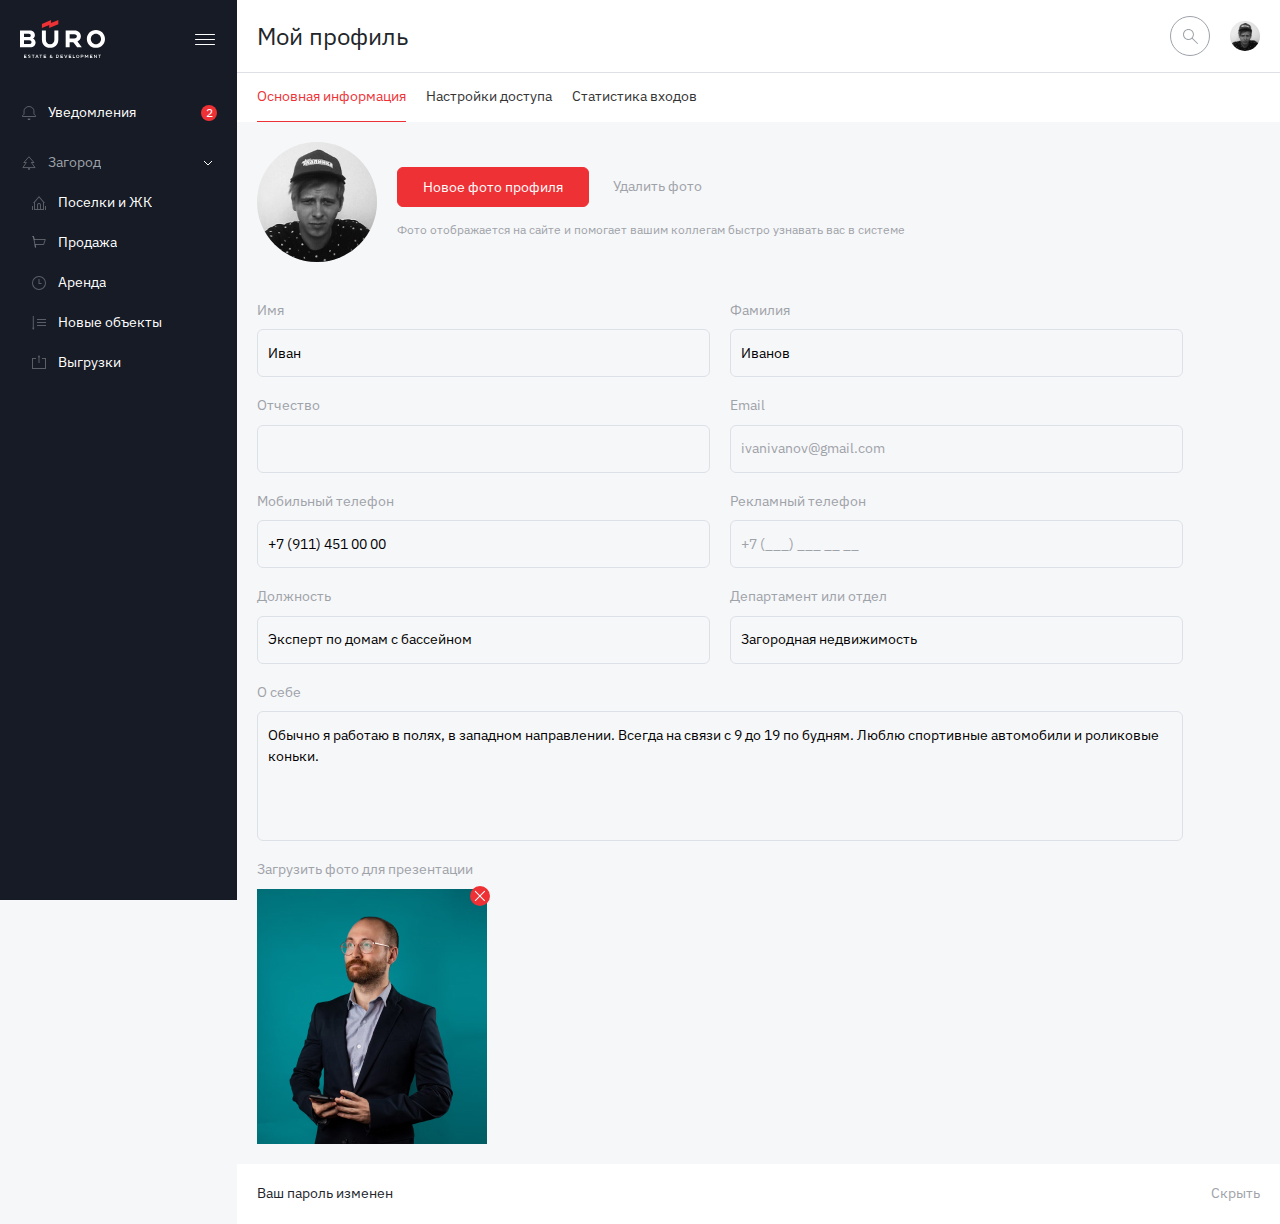
==== commit 4b8f5352: "fix: Improvements" ====
--- a/index.html
+++ b/index.html
@@ -26,93 +26,96 @@
 <body>
 	<!-- apanel -->
 	<div class="apanel" id="apanel">
-		<div class="apanel__sidebar">
-			<!-- sidebar -->
-			<div class="sidebar @@class" id="sidebar">
-				<div class="sidebar__top">
-					<a href="index.html" class="sidebar__logotype">
-						<img src="img/logotype-white.svg" width="85" height="38" alt="BURO ESTATE & DEVELOPMENT">
-					</a>
-					<button class="sidebar__trigger" aria-label="Закрыть">
-						<span class="sidebar__trigger-inner"></span>
-						<span class="sidebar__trigger-inner"></span>
-					</button>
-				</div>
-				<div class="sidebar__main">
-					<nav class="sidebar-nav sidebar__nav">
-						<ul class="sidebar-nav__list">
-							<li class="sidebar-nav__item">
-								<div class="sidebar-nav__elem">
-									<a href="notifications.html" class="sidebar-nav__link">
-										<svg>
-											<use xlink:href="img/sprite.svg#icon-notification"></use>
-										</svg>
-										<span>Уведомления</span>
-										<span>2</span>
-									</a>
-								</div>
-							</li>
-							<li class="sidebar-nav__item">
-								<div class="sidebar-nav__elem ">
-									<a href="#" class="sidebar-nav__link sidebar-nav__link--trigger">
-										<svg>
-											<use xlink:href="img/sprite.svg#icon-zagorod"></use>
-										</svg>
-										<span>Загород</span>
-										<svg>
-											<use xlink:href="img/sprite.svg#icon-more"></use>
-										</svg>
-									</a>
-									<ul class="sidebar-nav__sublist">
-										<li class="sidebar-nav__subitem">
-											<a href="#" class="sidebar-nav__link ">
-												<svg>
-													<use xlink:href="img/sprite.svg#icon-village"></use>
-												</svg>
-												<span>Поселки и ЖК</span>
-											</a>
-										</li>
-										<li class="sidebar-nav__subitem">
-											<a href="#" class="sidebar-nav__link ">
-												<svg>
-													<use xlink:href="img/sprite.svg#icon-basket"></use>
-												</svg>
-												<span>Продажа</span>
-											</a>
-										</li>
-										<li class="sidebar-nav__subitem">
-											<a href="#" class="sidebar-nav__link ">
-												<svg>
-													<use xlink:href="img/sprite.svg#icon-time"></use>
-												</svg>
-												<span>Аренда</span>
-											</a>
-										</li>
-										<li class="sidebar-nav__subitem">
-											<a href="new-objects.html" class="sidebar-nav__link ">
-												<svg>
-													<use xlink:href="img/sprite.svg#icon-object"></use>
-												</svg>
-												<span>Новые объекты</span>
-											</a>
-										</li>
-										<li class="sidebar-nav__subitem">
-											<a href="unloading.html" class="sidebar-nav__link ">
-												<svg>
-													<use xlink:href="img/sprite.svg#icon-unloading"></use>
-												</svg>
-												<span>Выгрузки</span>
-											</a>
-										</li>
-									</ul>
-								</div>
-							</li>
-						</ul>
-					</nav>
-				</div>
+		<!-- sidebar -->
+		<div class="sidebar apanel__sidebar" id="sidebar">
+			<div class="sidebar__top">
+				<a href="index.html" class="sidebar__logotype">
+					<img src="img/logotype-white.svg" width="85" height="38" alt="BURO ESTATE & DEVELOPMENT">
+				</a>
+				<button class="sidebar__hamburger">
+					<span class="sidebar__hamburger-inner"></span>
+					<span class="sidebar__hamburger-inner"></span>
+					<span class="sidebar__hamburger-inner"></span>
+				</button>
+				<button class="sidebar__trigger" aria-label="Закрыть">
+					<span class="sidebar__trigger-inner"></span>
+					<span class="sidebar__trigger-inner"></span>
+				</button>
 			</div>
-			<!-- end of sidebar -->
+			<div class="sidebar__main">
+				<nav class="sidebar-nav sidebar__nav">
+					<ul class="sidebar-nav__list">
+						<li class="sidebar-nav__item">
+							<div class="sidebar-nav__elem">
+								<a href="notifications.html" class="sidebar-nav__link">
+									<svg>
+										<use xlink:href="img/sprite.svg#icon-notification"></use>
+									</svg>
+									<span>Уведомления</span>
+									<span>2</span>
+								</a>
+							</div>
+						</li>
+						<li class="sidebar-nav__item">
+							<div class="sidebar-nav__elem is--open">
+								<a href="#" class="sidebar-nav__link sidebar-nav__link--trigger">
+									<svg>
+										<use xlink:href="img/sprite.svg#icon-zagorod"></use>
+									</svg>
+									<span>Загород</span>
+									<svg>
+										<use xlink:href="img/sprite.svg#icon-more"></use>
+									</svg>
+								</a>
+								<ul class="sidebar-nav__sublist">
+									<li class="sidebar-nav__subitem">
+										<a href="villages.html" class="sidebar-nav__link ">
+											<svg>
+												<use xlink:href="img/sprite.svg#icon-village"></use>
+											</svg>
+											<span>Поселки и ЖК</span>
+										</a>
+									</li>
+									<li class="sidebar-nav__subitem">
+										<a href="#" class="sidebar-nav__link ">
+											<svg>
+												<use xlink:href="img/sprite.svg#icon-basket"></use>
+											</svg>
+											<span>Продажа</span>
+										</a>
+									</li>
+									<li class="sidebar-nav__subitem">
+										<a href="#" class="sidebar-nav__link ">
+											<svg>
+												<use xlink:href="img/sprite.svg#icon-time"></use>
+											</svg>
+											<span>Аренда</span>
+										</a>
+									</li>
+									<li class="sidebar-nav__subitem">
+										<a href="new-objects.html" class="sidebar-nav__link ">
+											<svg>
+												<use xlink:href="img/sprite.svg#icon-object"></use>
+											</svg>
+											<span>Новые объекты</span>
+										</a>
+									</li>
+									<li class="sidebar-nav__subitem">
+										<a href="unloading.html" class="sidebar-nav__link ">
+											<svg>
+												<use xlink:href="img/sprite.svg#icon-unloading"></use>
+											</svg>
+											<span>Выгрузки</span>
+										</a>
+									</li>
+								</ul>
+							</div>
+						</li>
+					</ul>
+				</nav>
+			</div>
 		</div>
+		<!-- end of sidebar -->
 		<div class="apanel__main">
 			<!-- header -->
 			<header class="header" id="header">
@@ -132,6 +135,17 @@
 									<use xlink:href="img/sprite.svg#icon-search"></use>
 								</svg>
 							</a>
+							<form action="#" class="c-search__inner">
+								<svg class="c-search__icon">
+									<use xlink:href="img/sprite.svg#icon-search"></use>
+								</svg>
+								<input type="text" class="c-search__input" placeholder="Поиск">
+								<button class="c-search__close">
+									<svg>
+										<use xlink:href="img/sprite.svg#icon-close-thin"></use>
+									</svg>
+								</button>
+							</form>
 						</div>
 						<div class="c-user header__user">
 							<a href="#" class="c-user__img">
@@ -317,8 +331,267 @@
 						</div>
 					</div>
 				</div>
-				<div class="tabs__wrapper"></div>
+				<div class="tabs__wrapper">
+					<div class="atables">
+						<div class="atables__table-wrap">
+							<table class="atables__table">
+								<thead class="atables__thead">
+									<tr class="atables__tr">
+										<td class="atables__td">Сотрудник</td>
+										<td class="atables__td">Дата</td>
+										<td class="atables__td">Время</td>
+										<td class="atables__td">Геопозиция</td>
+										<td class="atables__td">Платформа</td>
+										<td class="atables__td">Браузер</td>
+										<td class="atables__td">Тип входа</td>
+									</tr>
+								</thead>
+								<tbody class="atables__tbody">
+									<tr class="atables__tr">
+										<td class="atables__td">
+											<div class="c-user">
+												<picture class="c-user__img">
+													<img src="img/ava.jpg" alt="Image">
+												</picture>
+												<span class="c-user__name">Юлия Силивончик</span>
+											</div>
+										</td>
+										<td class="atables__td">17 ноября 2023</td>
+										<td class="atables__td">22:41</td>
+										<td class="atables__td">Москва</td>
+										<td class="atables__td">masOS</td>
+										<td class="atables__td">Chrome</td>
+										<td class="atables__td">по почте</td>
+									</tr>
+									<tr class="atables__tr">
+										<td class="atables__td">
+											<div class="c-user">
+												<picture class="c-user__img">
+													<img src="img/ava.jpg" alt="Image">
+												</picture>
+												<span class="c-user__name">Юлия Силивончик</span>
+											</div>
+										</td>
+										<td class="atables__td">17 ноября 2023</td>
+										<td class="atables__td">22:41</td>
+										<td class="atables__td">Москва</td>
+										<td class="atables__td">masOS</td>
+										<td class="atables__td">Chrome</td>
+										<td class="atables__td">по почте</td>
+									</tr>
+									<tr class="atables__tr">
+										<td class="atables__td">
+											<div class="c-user">
+												<picture class="c-user__img">
+													<img src="img/ava.jpg" alt="Image">
+												</picture>
+												<span class="c-user__name">Юлия Силивончик</span>
+											</div>
+										</td>
+										<td class="atables__td">17 ноября 2023</td>
+										<td class="atables__td">22:41</td>
+										<td class="atables__td">Москва</td>
+										<td class="atables__td">masOS</td>
+										<td class="atables__td">Chrome</td>
+										<td class="atables__td">по почте</td>
+									</tr>
+									<tr class="atables__tr">
+										<td class="atables__td">
+											<div class="c-user">
+												<picture class="c-user__img">
+													<img src="img/ava.jpg" alt="Image">
+												</picture>
+												<span class="c-user__name">Юлия Силивончик</span>
+											</div>
+										</td>
+										<td class="atables__td">17 ноября 2023</td>
+										<td class="atables__td">22:41</td>
+										<td class="atables__td">Москва</td>
+										<td class="atables__td">masOS</td>
+										<td class="atables__td">Chrome</td>
+										<td class="atables__td">по почте</td>
+									</tr>
+									<tr class="atables__tr">
+										<td class="atables__td">
+											<div class="c-user">
+												<picture class="c-user__img">
+													<img src="img/ava.jpg" alt="Image">
+												</picture>
+												<span class="c-user__name">Юлия Силивончик</span>
+											</div>
+										</td>
+										<td class="atables__td">17 ноября 2023</td>
+										<td class="atables__td">22:41</td>
+										<td class="atables__td">Москва</td>
+										<td class="atables__td">masOS</td>
+										<td class="atables__td">Chrome</td>
+										<td class="atables__td">по почте</td>
+									</tr>
+									<tr class="atables__tr">
+										<td class="atables__td">
+											<div class="c-user">
+												<picture class="c-user__img">
+													<img src="img/ava.jpg" alt="Image">
+												</picture>
+												<span class="c-user__name">Юлия Силивончик</span>
+											</div>
+										</td>
+										<td class="atables__td">17 ноября 2023</td>
+										<td class="atables__td">22:41</td>
+										<td class="atables__td">Москва</td>
+										<td class="atables__td">masOS</td>
+										<td class="atables__td">Chrome</td>
+										<td class="atables__td">по почте</td>
+									</tr>
+									<tr class="atables__tr">
+										<td class="atables__td">
+											<div class="c-user">
+												<picture class="c-user__img">
+													<img src="img/ava.jpg" alt="Image">
+												</picture>
+												<span class="c-user__name">Юлия Силивончик</span>
+											</div>
+										</td>
+										<td class="atables__td">17 ноября 2023</td>
+										<td class="atables__td">22:41</td>
+										<td class="atables__td">Москва</td>
+										<td class="atables__td">masOS</td>
+										<td class="atables__td">Chrome</td>
+										<td class="atables__td">по почте</td>
+									</tr>
+									<tr class="atables__tr">
+										<td class="atables__td">
+											<div class="c-user">
+												<picture class="c-user__img">
+													<img src="img/ava.jpg" alt="Image">
+												</picture>
+												<span class="c-user__name">Юлия Силивончик</span>
+											</div>
+										</td>
+										<td class="atables__td">17 ноября 2023</td>
+										<td class="atables__td">22:41</td>
+										<td class="atables__td">Москва</td>
+										<td class="atables__td">masOS</td>
+										<td class="atables__td">Chrome</td>
+										<td class="atables__td">по почте</td>
+									</tr>
+									<tr class="atables__tr">
+										<td class="atables__td">
+											<div class="c-user">
+												<picture class="c-user__img">
+													<img src="img/ava.jpg" alt="Image">
+												</picture>
+												<span class="c-user__name">Юлия Силивончик</span>
+											</div>
+										</td>
+										<td class="atables__td">17 ноября 2023</td>
+										<td class="atables__td">22:41</td>
+										<td class="atables__td">Москва</td>
+										<td class="atables__td">masOS</td>
+										<td class="atables__td">Chrome</td>
+										<td class="atables__td">по почте</td>
+									</tr>
+									<tr class="atables__tr">
+										<td class="atables__td">
+											<div class="c-user">
+												<picture class="c-user__img">
+													<img src="img/ava.jpg" alt="Image">
+												</picture>
+												<span class="c-user__name">Юлия Силивончик</span>
+											</div>
+										</td>
+										<td class="atables__td">17 ноября 2023</td>
+										<td class="atables__td">22:41</td>
+										<td class="atables__td">Москва</td>
+										<td class="atables__td">masOS</td>
+										<td class="atables__td">Chrome</td>
+										<td class="atables__td">по почте</td>
+									</tr>
+									<tr class="atables__tr">
+										<td class="atables__td">
+											<div class="c-user">
+												<picture class="c-user__img">
+													<img src="img/ava.jpg" alt="Image">
+												</picture>
+												<span class="c-user__name">Юлия Силивончик</span>
+											</div>
+										</td>
+										<td class="atables__td">17 ноября 2023</td>
+										<td class="atables__td">22:41</td>
+										<td class="atables__td">Москва</td>
+										<td class="atables__td">masOS</td>
+										<td class="atables__td">Chrome</td>
+										<td class="atables__td">по почте</td>
+									</tr>
+									<tr class="atables__tr">
+										<td class="atables__td">
+											<div class="c-user">
+												<picture class="c-user__img">
+													<img src="img/ava.jpg" alt="Image">
+												</picture>
+												<span class="c-user__name">Юлия Силивончик</span>
+											</div>
+										</td>
+										<td class="atables__td">17 ноября 2023</td>
+										<td class="atables__td">22:41</td>
+										<td class="atables__td">Москва</td>
+										<td class="atables__td">masOS</td>
+										<td class="atables__td">Chrome</td>
+										<td class="atables__td">по почте</td>
+									</tr>
+									<tr class="atables__tr">
+										<td class="atables__td">
+											<div class="c-user">
+												<picture class="c-user__img">
+													<img src="img/ava.jpg" alt="Image">
+												</picture>
+												<span class="c-user__name">Юлия Силивончик</span>
+											</div>
+										</td>
+										<td class="atables__td">17 ноября 2023</td>
+										<td class="atables__td">22:41</td>
+										<td class="atables__td">Москва</td>
+										<td class="atables__td">masOS</td>
+										<td class="atables__td">Chrome</td>
+										<td class="atables__td">по почте</td>
+									</tr>
+								</tbody>
+							</table>
+						</div>
+						<div class="atables__bottom">
+							<a href="#" class="atables__more btn btn--sm btn--border">Показать еще</a>
+							<div class="pagination atables__pagination">
+								<ul class="pagination__list">
+									<li class="pagination__item is--active">
+										<a href="#" class="pagination__btn">1</a>
+									</li>
+									<li class="pagination__item">
+										<a href="#" class="pagination__btn">2</a>
+									</li>
+									<li class="pagination__item">
+										<a href="#" class="pagination__btn">3</a>
+									</li>
+									<li class="pagination__item">
+										<a href="#" class="pagination__btn">4</a>
+									</li>
+									<li class="pagination__item">
+										<a href="#" class="pagination__btn" disabled>...</a>
+									</li>
+									<li class="pagination__item">
+										<a href="#" class="pagination__btn">58</a>
+									</li>
+								</ul>
+							</div>
+						</div>
+					</div>
+				</div>
 			</div>
+			<footer class="footer apanel__footer">
+				<div class="footer__wrapper">
+					<h3 class="footer__title">Ваш пароль изменен</h3>
+					<a href="#" class="footer__hide">Скрыть</a>
+				</div>
+			</footer>
 		</div>
 	</div>
 	<!-- end of apanel -->
--- a/css/app.min.css
+++ b/css/app.min.css
@@ -1 +1 @@
-body{position:relative;overflow-x:hidden;font-family:"IBM Plex Sans",sans-serif;font-size:14px;line-height:1.25;background:#f6f7f8}ul,ol,li{display:block;padding:0;margin:0;list-style:none}h1,h2,h3,h4,h5,h6{margin:0;font-weight:normal;line-height:1.25}p{margin:0}b,strong{font-weight:500}a{display:inline-block;color:#ee3135;text-decoration:none;-webkit-transition:all .25s ease-in-out;transition:all .25s ease-in-out}a:hover{text-decoration:none;color:#ee3135}a:active{color:#ee3135}input[type=number]{-moz-appearance:textfield}input[type=number]::-webkit-outer-spin-button,input[type=number]::-webkit-inner-spin-button{display:none;-webkit-appearance:none;appearance:none;margin:0}picture{display:block}img{max-width:100%}svg{-webkit-transition:all .25s ease-in-out;transition:all .25s ease-in-out}.btn{display:block;padding:16px 25px;width:-webkit-fit-content;width:-moz-fit-content;width:fit-content;font-size:14px;font-weight:normal;line-height:1;text-align:center;color:#fff;background:#ee3135;border:1px solid #ee3135;border-radius:6px;-webkit-transition:all .25s ease-in-out;transition:all .25s ease-in-out}.btn[disabled]{opacity:.5;pointer-events:none}.btn:focus{outline:none}.btn:hover{color:#fff}.btn--sm{padding:12px 25px}.btn--border{color:#ee3135;background:rgba(0,0,0,0)}.btn--border:hover{color:#ee3135}@media screen and (hover: hover){.btn:hover{color:#fff;background:#db181c;border-color:#db181c}.btn--border:hover{color:#fff;background:#ee3135;border-color:#ee3135}}.btn-circle{display:-webkit-box;display:-ms-flexbox;display:flex;-webkit-box-align:center;-ms-flex-align:center;align-items:center;-webkit-box-pack:center;-ms-flex-pack:center;justify-content:center;padding:5.5px;min-width:30px;width:-webkit-fit-content;width:-moz-fit-content;width:fit-content;font-size:14px;font-weight:normal;color:#fff;background:#ee3135;border:1px solid #ee3135;border-radius:100px;-webkit-transition:all .25s ease-in-out;transition:all .25s ease-in-out}.btn-circle>svg{min-width:17px;width:17px;height:17px;color:#fff}.btn-circle[disabled]{opacity:.5;pointer-events:none}.btn-circle:focus{outline:none}.btn-circle:hover{color:#fff}@media screen and (hover: hover){.btn-circle:hover{color:#fff;background:#db181c;border-color:#db181c}}.input-field.is--error .input-field__input{border-color:#ee3135}.input-field.is--error .input-field__error{display:block}.input-field.is--done .input-field__input{border-color:#00a1ab}@media screen and (max-width: 767px){.input-field--row{display:-webkit-box;display:-ms-flexbox;display:flex;-webkit-box-align:center;-ms-flex-align:center;align-items:center;-ms-flex-wrap:wrap;flex-wrap:wrap}.input-field--row .input-field__label{margin:0;max-width:126px;min-width:126px}.input-field--row .input-field__inner{margin-left:10px;max-width:calc(100% - 126px - 10px);width:100%}.input-field--row .input-field__error{margin-left:136px}}.input-field__label{display:block;margin:0 0 10px 0;width:-webkit-fit-content;width:-moz-fit-content;width:fit-content;font-size:14px;font-weight:normal;color:#9ea2a9}.input-field__help{display:block;width:-webkit-fit-content;width:-moz-fit-content;width:fit-content;font-size:12px;font-weight:normal;color:#9ea2a9}.input-field__help+.input-field__inner,.input-field__inner+.input-field__help{margin-top:5px}.input-field__inner{position:relative;z-index:1}.input-field__icon{position:absolute;top:50%;left:10px;z-index:1;-webkit-transform:translate(0, -50%);-ms-transform:translate(0, -50%);transform:translate(0, -50%);min-width:24px;width:24px;height:24px;color:#9ea2a9}.input-field__icon~.input-field__input{padding-left:44px}.input-field__prices{position:absolute;top:50%;right:2px;z-index:1;-webkit-transform:translate(0, -50%);-ms-transform:translate(0, -50%);transform:translate(0, -50%)}.input-field__prices~.input-field__input{padding-right:74px}.input-field__input,.input-field__textarea{-webkit-appearance:none;-moz-appearance:none;appearance:none;display:block;padding:12.5px 10px;width:100%;font-size:14px;font-weight:normal;line-height:1.5;background:rgba(0,0,0,0);border:1px solid #dde1e7;border-radius:6px;-webkit-transition:all .25s ease-in-out;transition:all .25s ease-in-out}.input-field__input::-webkit-input-placeholder, .input-field__textarea::-webkit-input-placeholder{color:#9ea2a9}.input-field__input::-moz-placeholder, .input-field__textarea::-moz-placeholder{color:#9ea2a9}.input-field__input:-ms-input-placeholder, .input-field__textarea:-ms-input-placeholder{color:#9ea2a9}.input-field__input::-ms-input-placeholder, .input-field__textarea::-ms-input-placeholder{color:#9ea2a9}.input-field__input::placeholder,.input-field__textarea::placeholder{color:#9ea2a9}.input-field__input:focus,.input-field__textarea:focus{outline:none;border-color:#9ea2a9}@media screen and (max-width: 767px){.input-field__input,.input-field__textarea{padding-top:8.5px;padding-bottom:8.5px}}.input-field__textarea{overflow:hidden;resize:none;min-height:130px}.input-field__visibility{position:absolute;top:50%;right:9px;z-index:1;-webkit-transform:translate(0, -50%);-ms-transform:translate(0, -50%);transform:translate(0, -50%);display:-webkit-box;display:-ms-flexbox;display:flex;-webkit-box-align:center;-ms-flex-align:center;align-items:center;-webkit-box-pack:center;-ms-flex-pack:center;justify-content:center;padding:0;min-width:20px;width:20px;height:20px;font-size:0;background:rgba(0,0,0,0);border:none;border-radius:0;-webkit-transition:all .25s ease-in-out;transition:all .25s ease-in-out}.input-field__visibility:focus{outline:none}.input-field__visibility.is--active .input-field__visibility-icon--default{opacity:0}.input-field__visibility.is--active .input-field__visibility-icon--active{opacity:1}.input-field__visibility-icon{position:absolute;top:50%;left:50%;-webkit-transform:translate(-50%, -50%);-ms-transform:translate(-50%, -50%);transform:translate(-50%, -50%);min-width:18px;width:18px;height:18px;color:#161b25}.input-field__visibility-icon--active{opacity:0}.input-field__cells{display:-webkit-box;display:-ms-flexbox;display:flex}.input-field__cell{position:relative;z-index:1;-webkit-box-flex:1;-ms-flex:1 1 auto;flex:1 1 auto;width:calc(16.666666666% - 10px)}.input-field__cell::before{content:"";display:block;padding-top:100%}.input-field__cell .input-field__input{position:absolute;top:0;right:0;bottom:0;left:0;z-index:1;text-align:center}.input-field__cell+.input-field__cell{margin-left:12px}.input-field__error{display:none;margin-top:2px;font-size:14px;font-weight:normal;color:#ee3135}.square-checkbox{display:-webkit-box;display:-ms-flexbox;display:flex;-webkit-box-align:center;-ms-flex-align:center;align-items:center;overflow:hidden;cursor:pointer}.square-checkbox__input{display:none}.square-checkbox__input:checked~.square-checkbox__group .square-checkbox__icon{background:#ee3135;border-color:#ee3135}.square-checkbox__input:checked~.square-checkbox__group .square-checkbox__icon::before{opacity:1}.square-checkbox__input[disabled]~.square-checkbox__group{opacity:.5;pointer-events:none}.square-checkbox__group{display:-webkit-box;display:-ms-flexbox;display:flex;-webkit-box-align:start;-ms-flex-align:start;align-items:flex-start;margin:0;cursor:pointer}@media screen and (hover: hover){.square-checkbox__group:hover .square-checkbox__icon{border-color:#ee3135}}.square-checkbox__icon{position:relative;display:block;overflow:hidden;margin-right:10px;min-width:20px;width:20px;height:20px;border:1px solid #dde1e7;border-radius:6px;-webkit-transition:all .25s ease-in-out;transition:all .25s ease-in-out}.square-checkbox__icon::before{content:"";position:absolute;top:50%;left:50%;z-index:1;-webkit-transform:translate(-50%, -50%);-ms-transform:translate(-50%, -50%);transform:translate(-50%, -50%);display:block;min-width:8px;width:8px;height:8px;opacity:0;background-image:url(../img/sprite.svg#icon-check-white);background-repeat:no-repeat;background-size:contain;background-position:center center;-webkit-transition:opacity .25s ease-in-out;transition:opacity .25s ease-in-out}.square-checkbox__title{display:block;margin:auto 0;font-size:14px;font-weight:normal;text-align:left;-webkit-transition:all .25s ease-in-out;transition:all .25s ease-in-out}.default-select{position:relative}.default-select .ss-main{width:100%;height:100%}.default-select .ss-main .ss-single-selected{padding:12.5px 12px 12.5px 10px;width:100%;height:100%;font-size:14px;font-weight:normal;line-height:1.5;color:#161b25;background:rgba(0,0,0,0);border:1px solid #dde1e7;border-radius:6px;-webkit-transition:all .15s ease;transition:all .15s ease}@media screen and (hover: hover){.default-select .ss-main .ss-single-selected:hover{border-color:#9ea2a9}}@media screen and (max-width: 767px){.default-select .ss-main .ss-single-selected{padding-top:8.5px;padding-bottom:8.5px}}.default-select .ss-main .ss-single-selected .placeholder .ss-disabled{color:#161b25}.default-select .ss-main .ss-single-selected .placeholder{display:block;overflow:hidden;max-width:100%;line-height:1.5;white-space:nowrap;text-overflow:ellipsis}.default-select .ss-main .ss-single-selected .ss-arrow{margin:2px 0 0 10px}.default-select .ss-main .ss-single-selected .ss-arrow span{padding:0;margin:0;min-width:12px;width:12px;height:12px;background-image:url(../img/sprite.svg#icon-caret-select);background-repeat:no-repeat;background-size:contain;background-position:center center;border:0;-webkit-transform:none;-ms-transform:none;transform:none;-webkit-transition:all .15s ease;transition:all .15s ease}.default-select .ss-main .ss-single-selected .ss-arrow span.arrow-up{-webkit-transform:translateY(-1px) rotate(180deg);-ms-transform:translateY(-1px) rotate(180deg);transform:translateY(-1px) rotate(180deg);margin:0}.default-select .ss-main .ss-single-selected .ss-arrow span.arrow-down{-webkit-transform:rotate(0);-ms-transform:rotate(0);transform:rotate(0)}.default-select .ss-main .ss-single-selected.ss-open-below{background:#fff;border-radius:6px 6px 0 0}@media screen and (hover: hover){.default-select .ss-main .ss-single-selected.ss-open-below:hover{border-color:#dde1e7}}.default-select .ss-main .ss-single-selected.ss-open-above{background:#fff;border-radius:0 0 6px 6px}@media screen and (hover: hover){.default-select .ss-main .ss-single-selected.ss-open-above:hover{border-color:#dde1e7}}.default-select .ss-main .ss-single-selected.ss-open-below+*{margin-top:0;border-top-color:rgba(0,0,0,0);border-radius:0 0 6px 6px}.default-select .ss-main .ss-single-selected.ss-open-above+*{-webkit-transform:scale(1) translateY(0);-ms-transform:scale(1) translateY(0);transform:scale(1) translateY(0);border-bottom-color:rgba(0,0,0,0);border-radius:6px 6px 0 0}.default-select .ss-content .ss-search{display:none}.default-select .ss-content{z-index:99 !important;overflow:hidden;margin:0;width:100%;color:#161b25;background:#fff;border:1px solid #dde1e7;border-radius:6px;-webkit-transition:all .15s ease;transition:all .15s ease}.default-select .ss-content .ss-list{padding:0;max-height:none}.default-select .ss-content .ss-list .ss-option{overflow:hidden;padding:9px 10px;max-width:100%;font-size:14px;font-weight:normal;line-height:1.5;text-overflow:ellipsis;white-space:nowrap;color:#161b25;cursor:pointer;-webkit-transition:all .15s ease;transition:all .15s ease}.default-select .ss-content .ss-list .ss-option.ss-disabled:not(.ss-option-selected){display:none}.default-select .ss-option:first-child.ss-disabled.ss-option-selected{display:none}.default-select .ss-content .ss-list .ss-option.ss-disabled{display:none}.default-select .ss-content .ss-list .ss-option:hover,.default-select .ss-content .ss-list .ss-option.ss-highlighted{color:#161b25;background:rgba(221,225,231,.5)}.default-select .ss-arrow .arrow-down{width:auto;height:auto;background:none}.photo-upload-user__wrapper{display:-webkit-box;display:-ms-flexbox;display:flex;-webkit-box-align:center;-ms-flex-align:center;align-items:center}.photo-upload-user__img{position:relative;z-index:1;display:block;overflow:hidden;min-width:120px;width:120px;height:120px;background:#dde1e7;border-radius:50%}.photo-upload-user__img::before{content:"";position:absolute;left:50%;bottom:0;-webkit-transform:translate(-50%, 0);-ms-transform:translate(-50%, 0);transform:translate(-50%, 0);z-index:-1;display:block;width:87px;height:100px;opacity:.8;background-image:url(../img/ava-plug.svg);background-repeat:no-repeat;background-size:contain;background-position:center center}.photo-upload-user__img img{display:block;width:100%;height:100%;-o-object-fit:cover;object-fit:cover}@media screen and (max-width: 767px){.photo-upload-user__img{min-width:90px;width:90px;height:90px}.photo-upload-user__img::before{width:65px;height:75px}}.photo-upload-user__img+.photo-upload-user__body{margin-left:20px}@media screen and (max-width: 767px){.photo-upload-user__img+.photo-upload-user__body{margin-left:10px}}.photo-upload-user__body{max-width:550px;width:100%}.photo-upload-user__inner{display:-webkit-box;display:-ms-flexbox;display:flex;-webkit-box-align:center;-ms-flex-align:center;align-items:center;width:-webkit-fit-content;width:-moz-fit-content;width:fit-content}@media screen and (max-width: 374px){.photo-upload-user__inner{-webkit-box-orient:vertical;-webkit-box-direction:normal;-ms-flex-direction:column;flex-direction:column;-webkit-box-align:start;-ms-flex-align:start;align-items:flex-start}}.photo-upload-user__label{width:-webkit-fit-content;width:-moz-fit-content;width:fit-content;cursor:pointer}@media screen and (max-width: 374px){.photo-upload-user__label{width:100%}}.photo-upload-user__label+.photo-upload-user__delete{margin-left:10px}@media screen and (max-width: 374px){.photo-upload-user__label+.photo-upload-user__delete{margin-top:5px;margin-left:0}}.photo-upload-user__input{display:none}@media screen and (max-width: 767px){.photo-upload-user__btn{padding:12px 16px}}.photo-upload-user__delete{display:-webkit-box;display:-ms-flexbox;display:flex;-webkit-box-align:center;-ms-flex-align:center;align-items:center;-webkit-box-pack:center;-ms-flex-pack:center;justify-content:center;padding:8.5px 12.5px;font-size:14px;font-weight:normal;line-height:1.5;color:#9ea2a9;background:rgba(0,0,0,0);border:1px solid rgba(0,0,0,0);border-radius:6px;-webkit-transition:all .25s ease-in-out;transition:all .25s ease-in-out}.photo-upload-user__delete>svg{min-width:12px;width:12px;height:12px;color:#9ea2a9}.photo-upload-user__delete:focus{outline:none}.photo-upload-user__delete[disabled]{opacity:.5;pointer-events:none}@media screen and (hover: hover){.photo-upload-user__delete:hover{color:#161b25;background:#eff0f2}}@media screen and (min-width: 768px){.photo-upload-user__delete>svg{display:none}}@media screen and (max-width: 767px){.photo-upload-user__delete{padding:13px 18px;border-color:#ee3135}.photo-upload-user__delete>span{display:none}.photo-upload-user__delete>svg{color:#ee3135}}.photo-upload-user__help{display:block;margin-top:15px;width:-webkit-fit-content;width:-moz-fit-content;width:fit-content;font-size:12px;font-weight:normal;color:#9ea2a9}@media screen and (max-width: 767px){.photo-upload-user__help{margin-top:5px;font-size:10px}}.photo-upload-big__title{display:block;margin:0 0 10px 0;width:-webkit-fit-content;width:-moz-fit-content;width:fit-content;font-size:14px;font-weight:normal;color:#9ea2a9}.photo-upload-big__label{position:relative;z-index:1;display:-webkit-box;display:-ms-flexbox;display:flex;-webkit-box-orient:vertical;-webkit-box-direction:normal;-ms-flex-direction:column;flex-direction:column;-webkit-box-pack:center;-ms-flex-pack:center;justify-content:center;-webkit-box-align:center;-ms-flex-align:center;align-items:center;margin:0;min-width:82px;width:82px;height:80px;text-align:center;border:1px dashed #dde1e7;border-radius:6px;-webkit-transition:all .25s ease-in-out;transition:all .25s ease-in-out;cursor:pointer}.photo-upload-big__label.is--hidden{display:none}@media screen and (hover: hover){.photo-upload-big__label:hover{border-color:#ee3135}.photo-upload-big__label:hover .photo-upload-big__icon{color:#ee3135}}.photo-upload-big__input{display:none}.photo-upload-big__icon{min-width:26px;width:26px;height:26px;color:#9ea2a9}.photo-upload-big__uploaded{position:relative;z-index:1;display:block;min-width:230px;width:230px;height:255px}.photo-upload-big__uploaded.is--hidden{display:none}.photo-upload-big__img{display:block;overflow:hidden;width:100%;height:100%}.photo-upload-big__img img{display:block;width:100%;height:100%;-o-object-fit:cover;object-fit:cover}.photo-upload-big__delete{position:absolute;top:-3px;right:-3px;z-index:10;display:-webkit-box;display:-ms-flexbox;display:flex;-webkit-box-align:center;-ms-flex-align:center;align-items:center;-webkit-box-pack:center;-ms-flex-pack:center;justify-content:center;padding:0;min-width:20px;width:20px;height:20px;font-size:0;background:rgba(0,0,0,0);border:none;border-radius:0}.photo-upload-big__delete:focus{outline:none}@media screen and (hover: hover){.photo-upload-big__delete:hover>svg{color:#db181c}}.photo-upload-big__delete-icon{min-width:20px;width:20px;height:20px;color:#ee3135}.photo-upload__label{position:relative;z-index:1;display:-webkit-box;display:-ms-flexbox;display:flex;-webkit-box-orient:vertical;-webkit-box-direction:normal;-ms-flex-direction:column;flex-direction:column;-webkit-box-pack:center;-ms-flex-pack:center;justify-content:center;-webkit-box-align:center;-ms-flex-align:center;align-items:center;margin:0;min-width:80px;width:80px;height:80px;text-align:center;border:1px dashed #dde1e7;border-radius:6px;-webkit-transition:all .25s ease-in-out;transition:all .25s ease-in-out;cursor:pointer}.photo-upload__label.is--hidden{display:none}@media screen and (hover: hover){.photo-upload__label:hover{border-color:#ee3135}.photo-upload__label:hover .photo-upload__icon{color:#ee3135}}@media screen and (max-width: 767px){.photo-upload__label{min-width:70px;width:70px;height:70px}}.photo-upload__input{display:none}.photo-upload__icon{min-width:26px;width:26px;height:26px;color:#9ea2a9}.photo-upload__uploaded{position:relative;z-index:1;display:block;min-width:80px;width:80px;height:80px}.photo-upload__uploaded.is--hidden{display:none}@media screen and (max-width: 767px){.photo-upload__uploaded{min-width:70px;width:70px;height:70px}}.photo-upload__img{display:block;overflow:hidden;width:100%;height:100%;border-radius:6px}.photo-upload__img img{display:block;width:100%;height:100%;-o-object-fit:cover;object-fit:cover}.photo-upload__delete{position:absolute;top:-2px;right:-2px;z-index:10;display:-webkit-box;display:-ms-flexbox;display:flex;-webkit-box-align:center;-ms-flex-align:center;align-items:center;-webkit-box-pack:center;-ms-flex-pack:center;justify-content:center;padding:0;min-width:20px;width:20px;height:20px;font-size:0;background:rgba(0,0,0,0);border:none;border-radius:0}.photo-upload__delete:focus{outline:none}@media screen and (hover: hover){.photo-upload__delete:hover>svg{color:#db181c}}.photo-upload__delete-icon{min-width:20px;width:20px;height:20px;color:#ee3135}.c-user__img{display:block;overflow:hidden;min-width:40px;width:40px;height:40px;border-radius:50%}.c-user__img img{display:block;width:100%;height:100%;-o-object-fit:cover;object-fit:cover}.c-search__trigger{display:-webkit-box;display:-ms-flexbox;display:flex;-webkit-box-align:center;-ms-flex-align:center;align-items:center;-webkit-box-pack:center;-ms-flex-pack:center;justify-content:center;padding:0;min-width:40px;width:40px;height:40px;font-size:0;background:rgba(0,0,0,0);border:1px solid #9ea2a9;border-radius:50%;-webkit-transition:all .25s ease-in-out;transition:all .25s ease-in-out}.c-search__trigger>svg{min-width:15px;width:15px;height:15px;color:#9ea2a9}.c-prices__wrapper{display:-webkit-box;display:-ms-flexbox;display:flex;-ms-flex-wrap:wrap;flex-wrap:wrap}.c-prices__item{position:relative;z-index:1}.c-prices__input{display:none}.c-prices__input:checked~.c-prices__label{color:#ee3135}.c-prices__label{display:-webkit-box;display:-ms-flexbox;display:flex;-webkit-box-align:center;-ms-flex-align:center;align-items:center;-webkit-box-pack:center;-ms-flex-pack:center;justify-content:center;min-width:30px;width:30px;height:30px;font-size:14px;font-weight:normal;text-align:center;color:rgba(158,162,169,.5);-webkit-transition:all .25s ease-in-out;transition:all .25s ease-in-out;cursor:pointer}@media screen and (max-width: 767px){.c-prices__label{min-width:24px;width:24px;height:24px}}.c-categories--lg .c-categories__list{margin-right:-20px;margin-bottom:-20px}@media screen and (max-width: 767px){.c-categories--lg .c-categories__list{margin-right:-10px;margin-bottom:-10px}}.c-categories--lg .c-categories__item{margin-right:20px;margin-bottom:20px}@media screen and (max-width: 767px){.c-categories--lg .c-categories__item{margin-right:10px;margin-bottom:10px}}.c-categories--lg .c-categories__elem{padding:10px 40px}@media screen and (max-width: 767px){.c-categories--lg .c-categories__elem{padding:5px 35px}}.c-categories__list{display:-webkit-box;display:-ms-flexbox;display:flex;-ms-flex-wrap:wrap;flex-wrap:wrap;margin-right:-10px;margin-bottom:-10px}@media screen and (max-width: 767px){.c-categories__list{margin-right:-5px;margin-bottom:-5px}}.c-categories__item{margin-right:10px;margin-bottom:10px}@media screen and (max-width: 767px){.c-categories__item{margin-right:5px;margin-bottom:5px}}.c-categories__elem{display:block;padding:10px 20px;width:-webkit-fit-content;width:-moz-fit-content;width:fit-content;font-size:14px;font-weight:normal;text-align:center;background:rgba(0,161,171,.06);border:none;border-radius:100px;-webkit-transition:all .25s ease-in-out;transition:all .25s ease-in-out}.c-categories__elem:focus{outline:none}@media screen and (max-width: 767px){.c-categories__elem{padding:5px 10px;width:100%}}.c-price-history{position:relative;z-index:50}.c-price-history.is--active .c-price-history__dropdown{visibility:visible;opacity:1;-webkit-transform:scale(1) translateX(-50%) translateY(0);-ms-transform:scale(1) translateX(-50%) translateY(0);transform:scale(1) translateX(-50%) translateY(0);pointer-events:all}@media screen and (max-width: 767px){.c-price-history.is--active .c-price-history__dropdown{-webkit-transform:scale(1) translateY(0);-ms-transform:scale(1) translateY(0);transform:scale(1) translateY(0)}}.c-price-history__trigger{position:relative;z-index:1;display:-webkit-box;display:-ms-flexbox;display:flex;-webkit-box-align:center;-ms-flex-align:center;align-items:center;-webkit-box-pack:center;-ms-flex-pack:center;justify-content:center;padding:0;min-width:19px;width:19px;height:22px;font-size:0;background:rgba(0,0,0,0);border:none;border-radius:0;-webkit-transition:all .25s ease-in-out;transition:all .25s ease-in-out}.c-price-history__trigger>svg{min-width:19px;width:19px;height:22px}.c-price-history__trigger:focus{outline:none}.c-price-history__dropdown{position:absolute;top:calc(100% + 16px);left:50%;z-index:100;-webkit-transform:scale(0.99) translateX(-50%) translateY(-0.7em);-ms-transform:scale(0.99) translateX(-50%) translateY(-0.7em);transform:scale(0.99) translateX(-50%) translateY(-0.7em);display:block;visibility:hidden;opacity:0;-webkit-transform-origin:top;-ms-transform-origin:top;transform-origin:top;padding:12px 20px;min-width:310px;width:310px;background:#fff;border:1px solid #dde1e7;border-radius:6px;-webkit-transition-timing-function:cubic-bezier(0.16, 1, 0.3, 1);transition-timing-function:cubic-bezier(0.16, 1, 0.3, 1);-webkit-transition-duration:500ms;transition-duration:500ms;-webkit-transition-property:opacity,-webkit-transform;transition-property:opacity,-webkit-transform;transition-property:opacity,transform;transition-property:opacity,transform,-webkit-transform;pointer-events:none;will-change:opacity,transform}.c-price-history__dropdown::before{content:"";position:absolute;top:2px;left:50%;z-index:-1;-webkit-transform:translate(-50%, -100%);-ms-transform:translate(-50%, -100%);transform:translate(-50%, -100%);display:block;width:36px;height:15.6px;background-image:url(../img/icon-triangle.svg);background-repeat:no-repeat;background-size:contain;background-position:center bottom}@media screen and (max-width: 743px){.c-price-history__dropdown{top:calc(100% + 12px);right:0;left:auto;-webkit-transform:scale(0.99) translateY(-0.7em);-ms-transform:scale(0.99) translateY(-0.7em);transform:scale(0.99) translateY(-0.7em);min-width:auto;width:calc(100vw - 40px)}.c-price-history__dropdown::before{display:none}}.c-price-history__top{margin-bottom:12px;text-align:center}.c-price-history__title{display:block;font-size:14px;font-weight:normal}.c-price-history__inner{display:-webkit-box;display:-ms-flexbox;display:flex;-webkit-box-align:center;-ms-flex-align:center;align-items:center;-webkit-box-pack:justify;-ms-flex-pack:justify;justify-content:space-between}.c-price-history__inner+.c-price-history__inner{margin-top:5px}.c-price-history__item{width:-webkit-fit-content;width:-moz-fit-content;width:fit-content}.c-price-history__item:first-child{max-width:96px}.c-price-history__item:nth-child(2),.c-price-history__item:last-child{margin-left:5px;max-width:76px;min-width:76px}.c-price-history__elem{position:relative;z-index:1;display:block;overflow:hidden;max-width:100%;width:-webkit-fit-content;width:-moz-fit-content;width:fit-content;font-size:12px;font-weight:normal;text-overflow:ellipsis;white-space:nowrap}.c-price-history__elem--green{padding-left:7px;color:#00a1ab}.c-price-history__elem--green::before{content:"";position:absolute;top:50%;left:0;z-index:1;-webkit-transform:translate(0, -50%);-ms-transform:translate(0, -50%);transform:translate(0, -50%);display:block;min-width:5px;width:5px;height:5px;background-image:url(../img/sprite.svg#icon-caret-green);background-repeat:no-repeat;background-size:contain;background-position:center center}.c-price-history__elem--red{padding-left:7px;color:#ee3135}.c-price-history__elem--red::before{content:"";position:absolute;top:50%;left:0;z-index:1;-webkit-transform:translate(0, -50%);-ms-transform:translate(0, -50%);transform:translate(0, -50%);display:block;min-width:5px;width:5px;height:5px;background-image:url(../img/sprite.svg#icon-caret-red);background-repeat:no-repeat;background-size:contain;background-position:center center}.pagination__list{display:-webkit-box;display:-ms-flexbox;display:flex;-webkit-box-align:center;-ms-flex-align:center;align-items:center;-webkit-box-pack:center;-ms-flex-pack:center;justify-content:center;width:-webkit-fit-content;width:-moz-fit-content;width:fit-content}@media screen and (max-width: 767px){.pagination__list{margin-right:auto;margin-left:auto}}.pagination__item.is--active .pagination__btn{color:#fff;background:#ee3135;border-color:#ee3135}.pagination__item.is--active .pagination__btn>svg{color:#fff}.pagination__item.is--hidden{display:none}@media screen and (max-width: 767px){.pagination__item.is--mobile-hidden{display:none}}.pagination__btn{position:relative;z-index:1;display:-webkit-box;display:-ms-flexbox;display:flex;-webkit-box-align:center;-ms-flex-align:center;align-items:center;-webkit-box-pack:center;-ms-flex-pack:center;justify-content:center;padding:0;min-width:30px;width:30px;height:30px;font-size:14px;font-weight:normal;line-height:1.5;text-align:center;color:#ee3135;background:rgba(0,0,0,0);border:1px solid rgba(0,0,0,0);border-radius:50%;-webkit-transition:all .25s ease-in-out;transition:all .25s ease-in-out}.pagination__btn>svg{min-width:12px;width:12px;height:12px;color:#ee3135}.pagination__btn:hover{color:#ee3135}.pagination__btn:focus{outline:none}.pagination__btn[disabled]{pointer-events:none}@media screen and (hover: hover){.pagination__btn:hover{border-color:#ee3135}}.tabs__list{display:-webkit-box;display:-ms-flexbox;display:flex;-webkit-box-align:center;-ms-flex-align:center;align-items:center;width:-webkit-fit-content;width:-moz-fit-content;width:fit-content}.tabs__item.is--active .tabs__tab{color:#ee3135;border-color:#ee3135}.tabs__item+.tabs__item{margin-left:20px}.tabs__tab{display:-webkit-box;display:-ms-flexbox;display:flex;-webkit-box-align:center;-ms-flex-align:center;align-items:center;padding:15px 0;width:-webkit-fit-content;width:-moz-fit-content;width:fit-content;font-size:14px;font-weight:normal;white-space:nowrap;text-align:center;color:#333;background:rgba(0,0,0,0);border:none;border-bottom:1px solid rgba(0,0,0,0);border-radius:0;-webkit-transition:all .25s ease-in-out;transition:all .25s ease-in-out}.tabs__tab>span{display:-webkit-box;display:-ms-flexbox;display:flex;-webkit-box-align:center;-ms-flex-align:center;align-items:center;-webkit-box-pack:center;-ms-flex-pack:center;justify-content:center;margin-left:5px;padding:0 5px;min-width:18px;width:-webkit-fit-content;width:-moz-fit-content;width:fit-content;height:18px;font-size:12px;font-weight:normal;text-align:center;color:#161b25;background:#eff0f2;border-radius:10px}@media screen and (hover: hover){.tabs__tab:hover{color:#ee3135}}.tabs__wrapper{display:none}.tabs__wrapper.is--active{display:block}.sidebar{position:fixed;top:0;left:0;bottom:0;z-index:100;display:block;overflow-x:hidden;overflow-y:auto;padding:20px 0;max-width:237px;min-height:100dvh;max-height:100dvh;width:100%;background:#161b25;-webkit-transition:all .25s ease-in-out;transition:all .25s ease-in-out}@media screen and (max-width: 1023px){.sidebar{-webkit-transform:translate(-104%, 0);-ms-transform:translate(-104%, 0);transform:translate(-104%, 0);opacity:0;visibility:hidden;pointer-events:none}.sidebar.is--active{-webkit-transform:translate(0, 0);-ms-transform:translate(0, 0);transform:translate(0, 0);opacity:1;visibility:visible;pointer-events:auto}}.sidebar__top{display:-webkit-box;display:-ms-flexbox;display:flex;-webkit-box-align:center;-ms-flex-align:center;align-items:center;-webkit-box-pack:justify;-ms-flex-pack:justify;justify-content:space-between;margin-bottom:40px;padding:0 20px}.sidebar__logotype{display:block;overflow:hidden;min-width:85px;width:85px;height:38px}.sidebar__logotype img{display:block;width:100%;height:100%;-o-object-fit:contain;object-fit:contain}.sidebar__trigger{position:relative;z-index:1;display:block;overflow:hidden;margin-left:10px;padding:0;min-width:24px;width:24px;height:24px;font-size:0;background:rgba(0,0,0,0);border:none;border-radius:0;-webkit-transition:all .25s ease-in-out;transition:all .25s ease-in-out}@media screen and (min-width: 1024px){.sidebar__trigger{display:none}}.sidebar__trigger-inner{position:absolute;left:2px;z-index:1;display:block;width:20px;height:1px;background:#fff;border-radius:2px;-webkit-transition:all .25s ease-in-out;transition:all .25s ease-in-out}.sidebar__trigger-inner:first-child{top:12px;-webkit-transform:rotate(45deg);-ms-transform:rotate(45deg);transform:rotate(45deg)}.sidebar__trigger-inner:last-child{top:12px;-webkit-transform:rotate(-45deg);-ms-transform:rotate(-45deg);transform:rotate(-45deg)}.sidebar-nav__sublist{display:none;margin-top:10px}.sidebar-nav__item+.sidebar-nav__item{margin-top:20px}.sidebar-nav__subitem .sidebar-nav__link{padding:6px 30px}.sidebar-nav__subitem+.sidebar-nav__subitem{margin-top:10px}.sidebar-nav__elem.is--open>.sidebar-nav__link{color:#9ea2a9}.sidebar-nav__elem.is--open>.sidebar-nav__link:hover{color:#9ea2a9}.sidebar-nav__elem.is--open>.sidebar-nav__link>span+svg{-webkit-transform:rotate(90deg);-ms-transform:rotate(90deg);transform:rotate(90deg)}.sidebar-nav__elem.is--open .sidebar-nav__sublist{display:block}.sidebar-nav__link{display:-webkit-box;display:-ms-flexbox;display:flex;-webkit-box-align:center;-ms-flex-align:center;align-items:center;padding:6px 20px;width:100%;font-size:14px;font-weight:normal;color:#fff}.sidebar-nav__link>svg{min-width:18px;width:18px;height:18px;color:rgba(158,162,169,.5)}.sidebar-nav__link>span{display:block}.sidebar-nav__link>*+*{margin-left:10px}.sidebar-nav__link>span+span,.sidebar-nav__link>span+svg{margin-left:auto}.sidebar-nav__link>span+svg{color:#fff}.sidebar-nav__link>span+span{min-width:16px;width:16px;height:16px;font-size:12px;text-align:center;color:#fff;background:#ee3135;border-radius:50%}.sidebar-nav__link:hover{color:#fff}.sidebar-nav__link.is--active{color:#ee3135;background:rgba(158,162,169,.05)}@media screen and (hover: hover){.sidebar-nav__link:hover{background:rgba(158,162,169,.05)}}.header{background:#fff;-webkit-box-shadow:4px 4px 10px rgba(22,27,37,.02);box-shadow:4px 4px 10px rgba(22,27,37,.02)}.header__wrapper{display:-webkit-box;display:-ms-flexbox;display:flex;-webkit-box-align:center;-ms-flex-align:center;align-items:center;-webkit-box-pack:justify;-ms-flex-pack:justify;justify-content:space-between;padding:16px 20px;width:100%}.header__heading{display:block;width:-webkit-fit-content;width:-moz-fit-content;width:fit-content;font-size:24px;font-weight:normal}@media screen and (max-width: 767px){.header__heading{font-size:18px}}.header__inner{display:-webkit-box;display:-ms-flexbox;display:flex;-webkit-box-align:center;-ms-flex-align:center;align-items:center;width:-webkit-fit-content;width:-moz-fit-content;width:fit-content}.header__inner+.header__inner{margin-left:20px}@media screen and (max-width: 767px){.header__inner+.header__inner{margin-left:10px}}.header__user{margin-left:20px}@media screen and (max-width: 767px){.header__user{margin-left:10px}}.hamburger{position:relative;z-index:1;display:block;overflow:hidden;margin-right:10px;padding:0;min-width:24px;width:24px;height:24px;font-size:0;background:rgba(0,0,0,0);border:none;border-radius:0;-webkit-transition:all .25s ease-in-out;transition:all .25s ease-in-out}@media screen and (min-width: 1024px){.hamburger{display:none}}.hamburger__inner{position:absolute;left:2px;z-index:1;display:block;width:20px;height:1px;background:#161b25;border-radius:2px;-webkit-transition:all .25s ease-in-out;transition:all .25s ease-in-out}.hamburger__inner:first-child{top:7px}.hamburger__inner:nth-child(2){top:12px}.hamburger__inner:last-child{top:17px}.modal{position:fixed;top:0;right:0;bottom:0;left:0;z-index:1100;overflow-x:hidden;overflow-y:auto;width:100%;height:100%;max-height:100dvh;color:#161b25;background:rgba(0,0,0,.8);visibility:hidden;opacity:0;pointer-events:none;-webkit-transition:all .15s ease;transition:all .15s ease}.modal.is--active{visibility:visible;opacity:1;pointer-events:all}.modal.is--active .modal__wrap{-webkit-transform:scale(1) translate(0, 0);-ms-transform:scale(1) translate(0, 0);transform:scale(1) translate(0, 0);opacity:1}.modal__wrap{position:relative;z-index:2;-webkit-transform:scale(0.9) translate(0, 10%);-ms-transform:scale(0.9) translate(0, 10%);transform:scale(0.9) translate(0, 10%);-webkit-transform-origin:center top;-ms-transform-origin:center top;transform-origin:center top;display:-webkit-box;display:-ms-flexbox;display:flex;-webkit-box-align:center;-ms-flex-align:center;align-items:center;-webkit-box-pack:center;-ms-flex-pack:center;justify-content:center;margin:20px auto;padding:0 20px;min-height:calc(100dvh - 40px);max-width:646px;width:100%;opacity:0;-webkit-transition:all .15s ease;transition:all .15s ease}.modal__wrap--lg{max-width:1006px}@media screen and (max-width: 575px){.modal__wrap{margin:0;padding:0;min-height:100dvh;max-width:100%}}.modal__wrapper{position:relative;z-index:1;width:100%;background:#fff;border-radius:6px}@media screen and (max-width: 767px){.modal__wrapper{border-radius:0}}.modal__top{position:relative;z-index:1;padding:20px 60px 20px 20px;border-bottom:1px solid #dde1e7}@media screen and (max-width: 767px){.modal__top{padding:25px 60px 25px 20px}}.modal__heading{display:block;width:-webkit-fit-content;width:-moz-fit-content;width:fit-content;font-size:24px;font-weight:normal}@media screen and (max-width: 767px){.modal__heading{font-size:18px}}.modal__close-btn{position:absolute;top:0;right:0;z-index:10;display:-webkit-box;display:-ms-flexbox;display:flex;-webkit-box-align:center;-ms-flex-align:center;align-items:center;-webkit-box-pack:center;-ms-flex-pack:center;justify-content:center;padding:0;min-width:40px;width:40px;height:40px;font-size:0;background:rgba(0,0,0,0);border:none;border-radius:0;-webkit-transition:all .25s ease-in-out;transition:all .25s ease-in-out}.modal__close-btn>svg{min-width:16px;width:16px;height:16px;color:#9ea2a9}.modal__close-btn:focus{outline:none}@media screen and (hover: hover){.modal__close-btn:hover>svg{color:#db181c}}.modal__main{padding:20px}.modal__map{display:block;width:100%;height:492px;background:#dde1e7}.modal__map>*{display:block;min-width:100%;width:100% !important;height:100% !important;-o-object-fit:cover;object-fit:cover}@media screen and (max-width: 767px){.modal__map{max-height:calc(100dvh - 96px - 40px);min-height:calc(100dvh - 96px - 40px)}}.scroll-disabled{overflow:hidden}.apanel{padding-left:237px}@media screen and (max-width: 1023px){.apanel{padding-left:0}}.apanel__top{display:-webkit-box;display:-ms-flexbox;display:flex;-webkit-box-align:center;-ms-flex-align:center;align-items:center;-webkit-box-pack:justify;-ms-flex-pack:justify;justify-content:space-between;padding:0 20px;width:100%;background:#fff;border-top:1px solid #dde1e7}@media screen and (max-width: 767px){.apanel__top{padding:0 10px 0 20px}}.apanel__tabs{overflow-x:auto;overflow-y:hidden;max-width:100%}.apanel__trigger{display:-webkit-box;display:-ms-flexbox;display:flex;-webkit-box-align:center;-ms-flex-align:center;align-items:center;margin-left:20px;padding:8px 10px;width:-webkit-fit-content;width:-moz-fit-content;width:fit-content;font-size:14px;font-weight:normal;color:#9ea2a9;background:rgba(0,0,0,0);border:none;border-radius:8px;-webkit-transition:all .25s ease-in-out;transition:all .25s ease-in-out}.apanel__trigger>svg{min-width:18px;width:18px;height:18px;color:#9ea2a9}.apanel__trigger>*+*{margin-left:8px}.apanel__trigger:focus{outline:none}@media screen and (hover: hover){.apanel__trigger:hover{color:#161b25;background:#eff0f2}.apanel__trigger:hover>svg{color:#161b25}}@media screen and (max-width: 767px){.apanel__trigger>span{display:none}.apanel__trigger>*+*{margin-left:0}}.atables__top{padding:20px;width:100%;border-bottom:1px solid #dde1e7}.atables__heading{display:block;width:-webkit-fit-content;width:-moz-fit-content;width:fit-content;font-size:18px;font-weight:normal;color:#00a1ab}.atables__table-wrap{overflow-x:auto;overflow-y:hidden;max-width:100%}.atables__table{table-layout:auto;width:100%}.atables__thead{border-bottom:1px solid #dde1e7}.atables__thead .atables__td{padding:15px 20px}.atables__tbody .atables__tr+.atables__tr{border-top:1px solid #dde1e7}.atables__td{padding:10px 20px;white-space:nowrap}.atables__object{display:-webkit-box;display:-ms-flexbox;display:flex;-webkit-box-align:center;-ms-flex-align:center;align-items:center;width:-webkit-fit-content;width:-moz-fit-content;width:fit-content}.atables__object-img{display:block;overflow:hidden;min-width:160px;width:160px;height:100px;border-radius:6px}.atables__object-img img{display:block;width:100%;height:100%;-o-object-fit:cover;object-fit:cover}@media screen and (max-width: 767px){.atables__object-img{min-width:96px;width:96px;height:60px}}.atables__object-icon{margin-left:10px;min-width:10px;width:10px;height:10px;color:#161b25}.atables__bottom{padding:20px}.atables__more{width:100%}.atables__more+.atables__pagination,.atables__pagination+.atables__more{margin-top:20px}.information{padding:20px 0}.information__wrap--wide .information__right{max-width:none}.information__wrap+.information__wrap{margin-top:60px}@media screen and (max-width: 767px){.information__wrap+.information__wrap{margin-top:20px}}.information__top{margin-bottom:20px;padding:0 20px 20px;width:100%;border-bottom:1px solid #dde1e7}.information__heading{display:block;width:-webkit-fit-content;width:-moz-fit-content;width:fit-content;font-size:18px;font-weight:normal;color:#00a1ab}.information__wrapper{position:relative;z-index:1;padding:0 20px;width:100%}.information__wrapper+.information__wrapper{margin-top:20px;padding-top:20px}.information__wrapper+.information__wrapper::before{content:"";position:absolute;top:0;left:20px;z-index:1;display:block;width:calc(100% - 40px);height:1px;background:#dde1e7}.information__item{display:-webkit-box;display:-ms-flexbox;display:flex;-webkit-box-align:center;-ms-flex-align:center;align-items:center;-webkit-box-pack:justify;-ms-flex-pack:justify;justify-content:space-between}.information__item--start{-webkit-box-align:start;-ms-flex-align:start;align-items:flex-start}@media screen and (min-width: 768px){.information__item--mobile{display:none}}@media screen and (max-width: 767px){.information__item--desktop{display:none}.information__item--start{-webkit-box-orient:vertical;-webkit-box-direction:normal;-ms-flex-direction:column;flex-direction:column}.information__item--start .information__left{max-width:none;min-width:auto}.information__item--start .information__right{margin-top:10px;margin-left:0;max-width:none}}.information__item+.information__item{margin-top:20px}@media screen and (max-width: 767px){.information__item+.information__item{margin-top:10px}}.information__left{max-width:216px;min-width:216px;width:100%}@media screen and (max-width: 767px){.information__left{max-width:126px;min-width:126px}}.information__right{margin-left:20px;max-width:454px;width:100%}@media screen and (max-width: 767px){.information__right{margin-left:10px;max-width:calc(100% - 126px - 10px)}}.information__group+.information__group{margin-left:10px}.information__controls{display:-webkit-box;display:-ms-flexbox;display:flex;-webkit-box-align:center;-ms-flex-align:center;align-items:center;width:-webkit-fit-content;width:-moz-fit-content;width:fit-content}.information__controls-item+.information__controls-item{margin-left:20px}.information__label{display:block;width:-webkit-fit-content;width:-moz-fit-content;width:fit-content;font-size:14px;font-weight:normal}@media screen and (max-width: 767px){.information__label{color:#6f7278}}.information__prices{margin-left:10px}.information__help{display:block;width:-webkit-fit-content;width:-moz-fit-content;width:fit-content;font-size:12px;font-weight:normal;color:#9ea2a9}.information__help+.information__help,.information__help+.information__inner,.information__inner+.information__help{margin-top:5px}.information__inner{display:-webkit-box;display:-ms-flexbox;display:flex;-webkit-box-align:center;-ms-flex-align:center;align-items:center}@media screen and (max-width: 767px){.information__inner{-webkit-box-orient:vertical;-webkit-box-direction:normal;-ms-flex-direction:column;flex-direction:column;-webkit-box-align:start;-ms-flex-align:start;align-items:flex-start}}.information__input{-webkit-box-flex:1;-ms-flex:1 1 auto;flex:1 1 auto}@media screen and (max-width: 767px){.information__input{width:100%}}.information__input+.information__btn,.information__input+.information__price-history,.information__btn+.information__input,.information__btn+.information__price-history,.information__price-history+.information__btn,.information__price-history+.information__input{margin-left:20px}@media screen and (max-width: 767px){.information__input+.information__btn,.information__input+.information__price-history,.information__btn+.information__input,.information__btn+.information__price-history,.information__price-history+.information__btn,.information__price-history+.information__input{margin-top:10px;margin-left:0}}@media screen and (max-width: 767px){.information__btn{width:100%}.information__btn--desktop{display:none}}.information__photos{display:-webkit-box;display:-ms-flexbox;display:flex;-ms-flex-wrap:wrap;flex-wrap:wrap;margin-right:-7px;margin-bottom:-7px}.information__photo{margin-right:7px;margin-bottom:7px}.documents__wrapper{display:-webkit-box;display:-ms-flexbox;display:flex;-ms-flex-wrap:wrap;flex-wrap:wrap;margin-right:-7px;margin-bottom:-7px}.documents__item{position:relative;z-index:1;margin-right:7px;margin-bottom:7px}.documents__item-inner{display:-webkit-box;display:-ms-flexbox;display:flex;-webkit-box-align:center;-ms-flex-align:center;align-items:center;padding:10px;border:1px solid #dde1e7;border-radius:6px}.documents__img{display:-webkit-box;display:-ms-flexbox;display:flex;-webkit-box-align:center;-ms-flex-align:center;align-items:center;-webkit-box-pack:center;-ms-flex-pack:center;justify-content:center;overflow:hidden;min-width:52px;width:52px;height:60px}.documents__img img{display:block;width:100%;height:100%;-o-object-fit:contain;object-fit:contain}.documents__img+.documents__body{margin-left:5px}.documents__body{max-width:calc(100% - 52px - 5px);width:100%}.documents__name{display:block;width:-webkit-fit-content;width:-moz-fit-content;width:fit-content;font-size:14px;font-weight:normal;color:#161b25}.documents__help{display:block;width:-webkit-fit-content;width:-moz-fit-content;width:fit-content;font-size:14px;font-weight:normal;color:#9ea2a9}.documents__trigger{display:-webkit-box;display:-ms-flexbox;display:flex;-webkit-box-align:center;-ms-flex-align:center;align-items:center;-webkit-box-pack:center;-ms-flex-pack:center;justify-content:center;padding:0;width:-webkit-fit-content;width:-moz-fit-content;width:fit-content;font-size:14px;font-weight:normal;color:#ee3135;background:rgba(0,0,0,0);border:none;border-radius:0;-webkit-transition:all .25s ease-in-out;transition:all .25s ease-in-out}.documents__trigger>svg{min-width:20px;width:20px;height:20px;color:#ee3135}.documents__trigger:focus{outline:none}@media screen and (hover: hover){.documents__trigger:hover>svg{color:#db181c}}@media screen and (min-width: 768px){.documents__trigger{position:absolute;top:-2px;right:-2px;z-index:1}.documents__trigger>span{display:none}}@media screen and (max-width: 767px){.documents__trigger{margin-top:8px}.documents__trigger>*+*{margin-left:5px}}.chat__wrapper{padding:20px}.chat__item+.chat__item{margin-top:10px}.chat__controls{display:-webkit-box;display:-ms-flexbox;display:flex;-webkit-box-align:start;-ms-flex-align:start;align-items:flex-start;padding:20px;width:100%;border-top:1px solid #dde1e7}@media screen and (max-width: 767px){.chat__controls{-webkit-box-orient:vertical;-webkit-box-direction:normal;-ms-flex-direction:column;flex-direction:column}}.chat__input{-webkit-box-flex:1;-ms-flex:1 1 auto;flex:1 1 auto}@media screen and (max-width: 767px){.chat__input{width:100%}}.chat__input+.chat__btn,.chat__btn+.chat__input{margin-left:20px}@media screen and (max-width: 767px){.chat__input+.chat__btn,.chat__btn+.chat__input{margin-top:10px;margin-left:0}}.chat__btn{min-width:216px}@media screen and (max-width: 767px){.chat__btn{min-width:auto;width:100%}}.chat-card{display:-webkit-box;display:-ms-flexbox;display:flex;-webkit-box-align:end;-ms-flex-align:end;align-items:flex-end}.chat-card--author{-webkit-box-orient:horizontal;-webkit-box-direction:reverse;-ms-flex-direction:row-reverse;flex-direction:row-reverse}.chat-card--author .chat-card__img{background:#eff0f2}.chat-card--author .chat-card__body{margin-right:10px;margin-left:0;background:#eff0f2;border-radius:10px 10px 0 10px}.chat-card__img{display:block;overflow:hidden;min-width:33px;width:33px;height:33px;background:#fff;border-radius:50%}.chat-card__img img{display:block;width:100%;height:100%;-o-object-fit:cover;object-fit:cover}.chat-card__body{margin-left:10px;padding:20px;max-width:647px;width:100%;background:#fff;border-radius:10px 10px 10px 0}.chat-card__top{margin-bottom:20px}.chat-card__name{display:block;width:-webkit-fit-content;width:-moz-fit-content;width:fit-content;font-size:14px;font-weight:normal}.chat-card__help{display:block;margin-top:2px;width:-webkit-fit-content;width:-moz-fit-content;width:fit-content;font-size:12px;font-weight:normal;color:#9ea2a9}.chat-card__description{display:block;width:-webkit-fit-content;width:-moz-fit-content;width:fit-content;font-size:14px;font-weight:normal}.notifications__top{padding:20px;width:100%;border-bottom:1px solid #dde1e7}.notifications__heading{display:block;width:-webkit-fit-content;width:-moz-fit-content;width:fit-content;font-size:18px;font-weight:normal;color:#00a1ab}.notifications__item+.notifications__item::before{content:"";position:absolute;top:0;left:20px;z-index:1;display:block;width:calc(100% - 40px);height:1px;background:#dde1e7}.notifications-card{position:relative;z-index:1;display:-webkit-box;display:-ms-flexbox;display:flex;-webkit-box-align:start;-ms-flex-align:start;align-items:flex-start;-webkit-box-pack:justify;-ms-flex-pack:justify;justify-content:space-between;padding:20px}.notifications-card.is--unread{background:rgba(158,162,169,.05)}.notifications-card.is--unread .notifications-card__status{opacity:1;visibility:visible;pointer-events:auto}.notifications-card__group{display:-webkit-box;display:-ms-flexbox;display:flex;-webkit-box-align:start;-ms-flex-align:start;align-items:flex-start;width:-webkit-fit-content;width:-moz-fit-content;width:fit-content}.notifications-card__group+.notifications-card__group{margin-left:10px}.notifications-card__img{display:block;overflow:hidden;min-width:33px;width:33px;height:33px;border-radius:50%}.notifications-card__img img{display:block;width:100%;height:100%;-o-object-fit:cover;object-fit:cover}.notifications-card__img+.notifications-card__body{margin-left:10px}.notifications-card__title{display:block;width:-webkit-fit-content;width:-moz-fit-content;width:fit-content;font-size:14px;font-weight:normal}.notifications-card__title span{color:#00a1ab}.notifications-card__title a{color:#00a1ab}.notifications-card__title a:hover{color:#00a1ab}.notifications-card__help{display:block;margin-top:3px;width:-webkit-fit-content;width:-moz-fit-content;width:fit-content;font-size:12px;font-weight:normal;color:#9ea2a9}.notifications-card__status{display:block;min-width:10px;width:10px;height:10px;background:#ee3135;border-radius:50%;opacity:0;visibility:hidden;pointer-events:none}.profile{padding:20px 0}@media screen and (max-width: 767px){.profile{padding:15px 0 20px}}.profile__wrap{padding:0 20px;max-width:966px;width:100%}.profile__wrap+.profile__wrap{margin-top:40px}@media screen and (max-width: 767px){.profile__wrap+.profile__wrap{margin-top:20px}}.profile__wrapper{display:-webkit-box;display:-ms-flexbox;display:flex;-ms-flex-wrap:wrap;flex-wrap:wrap}@media screen and (min-width: 768px){.profile__item{width:calc(50% - 10px)}.profile__item:nth-child(2n){margin-left:20px}.profile__item:nth-child(n+3){margin-top:20px}.profile__item:last-child{-webkit-box-flex:1;-ms-flex:1 1 auto;flex:1 1 auto}.profile__item--wide{margin-left:0;width:100%}.profile__item--wide+*{margin-left:0 !important}}@media screen and (max-width: 767px){.profile__item{width:100%}.profile__item:nth-child(n+2){margin-top:10px}}.profile__btn{min-width:188px}@media screen and (max-width: 767px){.profile__btn{min-width:auto;width:100%}}.search{padding:20px}@media screen and (max-width: 767px){.search{padding:15px 20px 20px}}.search__top{position:relative;z-index:1;margin-bottom:36px}.search__icon{position:absolute;top:50%;left:22px;z-index:1;-webkit-transform:translate(0, -50%);-ms-transform:translate(0, -50%);transform:translate(0, -50%);min-width:15px;width:15px;height:15px;color:#9ea2a9}.search__input{-webkit-appearance:none;-moz-appearance:none;appearance:none;display:block;padding:12.5px 10px 12.5px 50px;width:100%;font-size:14px;font-weight:normal;line-height:1.5;background:#fff;border:1px solid #00a1ab;border-radius:50px;-webkit-transition:all .25s ease-in-out;transition:all .25s ease-in-out}.search__input::-webkit-input-placeholder{color:#9ea2a9}.search__input::-moz-placeholder{color:#9ea2a9}.search__input:-ms-input-placeholder{color:#9ea2a9}.search__input::-ms-input-placeholder{color:#9ea2a9}.search__input::placeholder{color:#9ea2a9}.search__input:focus{outline:none;border-color:#00a1ab}.search__wrap{display:-webkit-box;display:-ms-flexbox;display:flex;-webkit-box-pack:justify;-ms-flex-pack:justify;justify-content:space-between}@media screen and (max-width: 1199px){.search__wrap{-webkit-box-orient:vertical;-webkit-box-direction:reverse;-ms-flex-direction:column-reverse;flex-direction:column-reverse}}.search__left{max-width:calc(100% - 217px - 20px);width:100%}@media screen and (max-width: 1199px){.search__left{max-width:none}}.search__right{margin-left:20px;min-width:217px;width:217px}@media screen and (max-width: 1199px){.search__right{margin-left:0;min-width:auto;width:100%}}@media screen and (min-width: 768px)and (max-width: 1199px){.search__right{margin-bottom:20px}}@media screen and (max-width: 767px){.search__right{margin-bottom:15px}}.search__item+.search__item{margin-top:20px;padding-top:20px;border-top:1px solid #dde1e7}@media screen and (max-width: 767px){.search__item+.search__item{margin-top:10px;padding-top:10px}}@media screen and (max-width: 1199px){.search__filter{width:100%}}.search-card__name{display:block;margin-bottom:20px;width:-webkit-fit-content;width:-moz-fit-content;width:fit-content;font-size:14px;font-weight:normal}@media screen and (max-width: 767px){.search-card__name{margin-bottom:10px}}.search-card__wrapper{display:-webkit-box;display:-ms-flexbox;display:flex;-ms-flex-wrap:wrap;flex-wrap:wrap}.search-card__img{display:block;overflow:hidden;min-width:200px;width:200px;height:122px;border-radius:6px}.search-card__img img{display:block;width:100%;height:100%;-o-object-fit:cover;object-fit:cover}@media screen and (max-width: 767px){.search-card__img{min-width:158px;width:158px;height:100px}}.search-card__details{margin-left:20px;min-width:171px;width:171px}@media screen and (min-width: 375px)and (max-width: 767px){.search-card__details{max-width:calc(100% - 158px - 20px);min-width:auto;width:100%}}@media screen and (max-width: 374px){.search-card__details{margin-top:10px;margin-left:0;max-width:none;min-width:auto;width:100%}}.search-card__info{display:-webkit-box;display:-ms-flexbox;display:flex;-ms-flex-wrap:wrap;flex-wrap:wrap;margin-right:-30px;margin-bottom:-36px}@media screen and (max-width: 767px){.search-card__info{margin-right:-20px;margin-bottom:-20px}}.search-card__info-item{margin-right:30px;margin-bottom:36px}@media screen and (max-width: 767px){.search-card__info-item{margin-right:20px;margin-bottom:20px}}.search-card__help{display:block;width:-webkit-fit-content;width:-moz-fit-content;width:fit-content;font-size:14px;font-weight:normal;color:#9ea2a9}.search-card__help+.search-card__value,.search-card__value+.search-card__help{margin-top:8px}@media screen and (max-width: 767px){.search-card__help+.search-card__value,.search-card__value+.search-card__help{margin-top:5px}}.search-card__value{display:block;width:-webkit-fit-content;width:-moz-fit-content;width:fit-content;font-size:14px;font-weight:normal}.search-card__body{display:-webkit-box;display:-ms-flexbox;display:flex;-webkit-box-orient:vertical;-webkit-box-direction:normal;-ms-flex-direction:column;flex-direction:column;-webkit-box-pack:justify;-ms-flex-pack:justify;justify-content:space-between;margin-left:20px;max-width:calc(100% - 200px - 171px - 40px);width:100%}@media screen and (max-width: 767px){.search-card__body{margin-top:10px;margin-left:0;max-width:none}}.search-card__description{display:-webkit-box;-webkit-line-clamp:4;-webkit-box-orient:vertical;overflow:hidden;font-size:14px;font-weight:normal;text-overflow:ellipsis}@media screen and (max-width: 767px){.search-card__description{-webkit-line-clamp:7}}.search-card__btn{margin-top:12px}@media screen and (max-width: 767px){.search-card__btn{margin-top:10px;width:100%}}.search-filter{background:#fff;border:1px solid #dde1e7;border-radius:10px}.search-filter__top{padding:10px 20px;border-bottom:1px solid #dde1e7;border-radius:10px 10px 0 0}@media screen and (max-width: 767px){.search-filter__top{padding:10px}}.search-filter__title{display:block;width:-webkit-fit-content;width:-moz-fit-content;width:fit-content;font-size:14px;font-weight:normal}.search-filter__top+.search-filter__main{border-radius:0 0 10px 10px}.search-filter__main{padding:10px 20px;border-radius:10px}@media screen and (max-width: 767px){.search-filter__main{padding:10px}}@media screen and (max-width: 1199px){.search-filter__wrapper{display:-webkit-box;display:-ms-flexbox;display:flex;-ms-flex-wrap:wrap;flex-wrap:wrap}}@media screen and (max-width: 1199px){.search-filter__block{width:calc(50% - 7.5px)}.search-filter__block:nth-child(2n){margin-left:15px}.search-filter__block:nth-child(n+3){margin-top:15px}.search-filter__block--wide{width:100%}.search-filter__block--wide+*{margin-left:0 !important}}@media screen and (min-width: 1200px){.search-filter__block+.search-filter__block{margin-top:20px}}.search-filter__title+.search-filter__checkboxes{margin-top:15px}@media screen and (max-width: 1199px){.search-filter__checkboxes--wrap{display:-webkit-box;display:-ms-flexbox;display:flex;-ms-flex-wrap:wrap;flex-wrap:wrap}.search-filter__checkboxes--wrap .search-filter__checkbox{width:calc(50% - 7.5px)}.search-filter__checkboxes--wrap .search-filter__checkbox:nth-child(2n){margin-left:10px}.search-filter__checkboxes--wrap .search-filter__checkbox:nth-child(n+2){margin-top:0}.search-filter__checkboxes--wrap .search-filter__checkbox:nth-child(n+3){margin-top:10px}}.search-filter__checkbox:nth-child(n+2){margin-top:10px}.change-history__search{position:relative;z-index:1;margin-bottom:20px}.change-history__search-icon{position:absolute;top:50%;left:22px;z-index:1;-webkit-transform:translate(0, -50%);-ms-transform:translate(0, -50%);transform:translate(0, -50%);min-width:15px;width:15px;height:15px;color:#9ea2a9}.change-history__search-input{-webkit-appearance:none;-moz-appearance:none;appearance:none;display:block;padding:8.5px 10px 8.5px 50px;width:100%;font-size:14px;font-weight:normal;line-height:1.5;background:#fff;border:1px solid #dde1e7;border-radius:50px;-webkit-transition:all .25s ease-in-out;transition:all .25s ease-in-out}.change-history__search-input::-webkit-input-placeholder{color:#9ea2a9}.change-history__search-input::-moz-placeholder{color:#9ea2a9}.change-history__search-input:-ms-input-placeholder{color:#9ea2a9}.change-history__search-input::-ms-input-placeholder{color:#9ea2a9}.change-history__search-input::placeholder{color:#9ea2a9}.change-history__search-input:focus{outline:none;border-color:#9ea2a9}.change-history__item{display:-webkit-box;display:-ms-flexbox;display:flex;-webkit-box-align:center;-ms-flex-align:center;align-items:center;padding:20px 0;border-bottom:1px solid #dde1e7}.change-history__img{display:block;overflow:hidden;min-width:33px;width:33px;height:33px;border-radius:50%}.change-history__img img{display:block;width:100%;height:100%;-o-object-fit:cover;object-fit:cover}.change-history__img+.change-history__body{margin-left:10px}.change-history__title{display:block;width:-webkit-fit-content;width:-moz-fit-content;width:fit-content;font-size:14px;font-weight:normal}.change-history__title span{color:#00a1ab}.change-history__title a{color:#00a1ab}.change-history__title a:hover{color:#00a1ab}.change-history__help{display:block;margin-top:3px;width:-webkit-fit-content;width:-moz-fit-content;width:fit-content;font-size:12px;font-weight:normal;color:#9ea2a9}.photos-slider{position:relative;z-index:1;padding:20px 40px 0 20px}@media screen and (min-width: 768px)and (max-width: 1023px){.photos-slider{padding:20px 20px 0}}@media screen and (max-width: 767px){.photos-slider{padding:15px 20px 0}}.photos-slider .swiper-button-next{position:absolute;top:50%;right:12px;z-index:10;-webkit-transform:translate(0, -50%);-ms-transform:translate(0, -50%);transform:translate(0, -50%);display:-webkit-box;display:-ms-flexbox;display:flex;-webkit-box-align:center;-ms-flex-align:center;align-items:center;-webkit-box-pack:center;-ms-flex-pack:center;justify-content:center;padding:0;min-width:24px;width:24px;height:24px;font-size:0;background:rgba(0,0,0,0);border:none;border-radius:0;-webkit-transition:all .25s ease-in-out;transition:all .25s ease-in-out}.photos-slider .swiper-button-next>svg{min-width:12px;width:12px;height:12px;color:#161b25}.photos-slider .swiper-button-next:focus{outline:none}@media screen and (hover: hover){.photos-slider .swiper-button-next:hover>svg{color:#db181c}}@media screen and (max-width: 1023px){.photos-slider .swiper-button-next{display:none}}.photos-slider .swiper-pagination{display:-webkit-box;display:-ms-flexbox;display:flex;-webkit-box-align:center;-ms-flex-align:center;align-items:center;margin:5px auto 0;width:-webkit-fit-content;width:-moz-fit-content;width:fit-content}.photos-slider .swiper-pagination-bullet{display:block;min-width:5px;width:5px;height:5px;background:rgba(158,162,169,.6);border-radius:50%;-webkit-transition:all .25s ease-in-out;transition:all .25s ease-in-out}@media screen and (hover: hover){.photos-slider .swiper-pagination-bullet:hover{background:#9ea2a9}}.photos-slider .swiper-pagination-bullet+.swiper-pagination-bullet{margin-left:5px}.photos-slider .swiper-pagination-bullet-active{background:#ee3135}@media screen and (hover: hover){.photos-slider .swiper-pagination-bullet-active:hover{background:#db181c}}.photos-slider__img{position:relative;z-index:1;display:block;overflow:hidden;width:100%;height:160px;border-radius:6px}.photos-slider__img img{display:block;width:100%;height:100%;-o-object-fit:cover;object-fit:cover}.auth{background:#eff0f2}.auth__wrap{display:-webkit-box;display:-ms-flexbox;display:flex;-webkit-box-orient:vertical;-webkit-box-direction:normal;-ms-flex-direction:column;flex-direction:column;-webkit-box-pack:justify;-ms-flex-pack:justify;justify-content:space-between;margin:0 auto;padding:60px 20px 40px;max-width:534px;min-height:100vh;width:100%}@media screen and (max-width: 767px){.auth__wrap{padding:40px 20px}}@media screen and (max-width: 575px){.auth__wrap{max-width:none}}.auth__wrapper{padding:40px;background:#fff;border-radius:8px}@media screen and (max-width: 767px){.auth__wrapper{padding:60px 20px 20px}}.auth__top{margin-bottom:40px;text-align:center}.auth__logotype{display:block;overflow:hidden;margin:0 auto 20px;min-width:134px;width:134px;height:61px}.auth__logotype img{display:block;width:100%;height:100%;-o-object-fit:contain;object-fit:contain}@media screen and (max-width: 767px){.auth__logotype{min-width:110px;width:110px;height:50px}}.auth__heading{display:block;font-size:24px;font-weight:normal}.auth__heading--red{color:#ee3135}@media screen and (max-width: 767px){.auth__heading{font-size:14px}}.auth__description{display:block;margin-top:8px;font-size:14px;font-weight:normal}@media screen and (hover: hover){.auth__description a:hover{color:#db181c}}@media screen and (max-width: 767px){.auth__description{margin-top:5px}}.auth__bottom{margin-top:30px}@media screen and (max-width: 767px){.auth__bottom{margin-top:40px}}.auth__btn{width:100%}.auth__copyright{display:block;margin-top:40px;font-size:14px;font-weight:normal;text-align:center;color:#9ea2a9}.auth-form__input+.auth-form__input{margin-top:20px}.auth-form__bottom{display:-webkit-box;display:-ms-flexbox;display:flex;-webkit-box-align:center;-ms-flex-align:center;align-items:center;-webkit-box-pack:justify;-ms-flex-pack:justify;justify-content:space-between;margin-top:30px}@media screen and (max-width: 767px){.auth-form__bottom{margin-top:40px}}@media screen and (max-width: 359px){.auth-form__bottom{-webkit-box-orient:vertical;-webkit-box-direction:normal;-ms-flex-direction:column;flex-direction:column;width:100%}}.auth-form__link{display:block;width:-webkit-fit-content;width:-moz-fit-content;width:fit-content;font-size:14px;font-weight:normal}.auth-form__link+.auth-form__btn,.auth-form__btn+.auth-form__link{margin-left:20px}@media screen and (max-width: 359px){.auth-form__link+.auth-form__btn,.auth-form__btn+.auth-form__link{margin-top:12px;margin-left:0}}.auth-form__btn{min-width:208px}.auth-form__btn--wide{min-width:auto;width:100%}@media screen and (max-width: 767px){.auth-form__btn{min-width:50%}.auth-form__btn--wide{min-width:auto}}@media screen and (max-width: 358px){.auth-form__btn{min-width:auto;width:100%}}.map-pin-icon{min-width:25px;width:25px;height:25px}+body{position:relative;overflow-x:hidden;font-family:"IBM Plex Sans",sans-serif;font-size:14px;line-height:1.25;background:#f6f7f8}ul,ol,li{display:block;padding:0;margin:0;list-style:none}h1,h2,h3,h4,h5,h6{margin:0;font-weight:normal;line-height:1.25}p{margin:0}b,strong{font-weight:500}a{display:inline-block;color:#ee3135;text-decoration:none;-webkit-transition:all .25s ease-in-out;transition:all .25s ease-in-out}a:hover{text-decoration:none;color:#ee3135}a:active{color:#ee3135}input[type=number]{-moz-appearance:textfield}input[type=number]::-webkit-outer-spin-button,input[type=number]::-webkit-inner-spin-button{display:none;-webkit-appearance:none;appearance:none;margin:0}picture{display:block}img{max-width:100%}svg{-webkit-transition:all .25s ease-in-out;transition:all .25s ease-in-out}.btn{display:block;padding:16px 25px;width:-webkit-fit-content;width:-moz-fit-content;width:fit-content;font-size:14px;font-weight:normal;line-height:1;text-align:center;color:#fff;background:#ee3135;border:1px solid #ee3135;border-radius:6px;-webkit-transition:all .25s ease-in-out;transition:all .25s ease-in-out}.btn[disabled]{opacity:.5;pointer-events:none}.btn:focus{outline:none}.btn:hover{color:#fff}.btn--sm{padding:12px 25px}.btn--border{color:#ee3135;background:rgba(0,0,0,0)}.btn--border:hover{color:#ee3135}@media screen and (hover: hover){.btn:hover{color:#fff;background:#db181c;border-color:#db181c}.btn--border:hover{color:#fff;background:#ee3135;border-color:#ee3135}}@media screen and (min-width: 768px){.btn>.mobile{display:none}}@media screen and (max-width: 767px){.btn>.desktop{display:none}}.btn-circle{display:-webkit-box;display:-ms-flexbox;display:flex;-webkit-box-align:center;-ms-flex-align:center;align-items:center;-webkit-box-pack:center;-ms-flex-pack:center;justify-content:center;padding:5.5px;min-width:30px;width:-webkit-fit-content;width:-moz-fit-content;width:fit-content;font-size:14px;font-weight:normal;color:#fff;background:#ee3135;border:1px solid #ee3135;border-radius:100px;-webkit-transition:all .25s ease-in-out;transition:all .25s ease-in-out}.btn-circle>svg{min-width:17px;width:17px;height:17px;color:#fff}.btn-circle[disabled]{opacity:.5;pointer-events:none}.btn-circle:focus{outline:none}.btn-circle:hover{color:#fff}@media screen and (hover: hover){.btn-circle:hover{color:#fff;background:#db181c;border-color:#db181c}}.input-field.is--error .input-field__input{border-color:#ee3135}.input-field.is--error .input-field__error{display:block}.input-field.is--done .input-field__input{border-color:#00a1ab}@media screen and (max-width: 767px){.input-field--row{display:-webkit-box;display:-ms-flexbox;display:flex;-webkit-box-align:center;-ms-flex-align:center;align-items:center;-ms-flex-wrap:wrap;flex-wrap:wrap}.input-field--row .input-field__label{margin:0;max-width:126px;min-width:126px}.input-field--row .input-field__inner{margin-left:10px;max-width:calc(100% - 126px - 10px);width:100%}.input-field--row .input-field__error{margin-left:136px}}.input-field__label{display:block;margin:0 0 10px 0;width:-webkit-fit-content;width:-moz-fit-content;width:fit-content;font-size:14px;font-weight:normal;color:#9ea2a9}.input-field__help{display:block;width:-webkit-fit-content;width:-moz-fit-content;width:fit-content;font-size:12px;font-weight:normal;color:#9ea2a9}.input-field__help+.input-field__inner,.input-field__inner+.input-field__help{margin-top:5px}.input-field__inner{position:relative;z-index:1}.input-field__icon{position:absolute;top:50%;left:10px;z-index:1;-webkit-transform:translate(0, -50%);-ms-transform:translate(0, -50%);transform:translate(0, -50%);min-width:24px;width:24px;height:24px;color:#9ea2a9}.input-field__icon~.input-field__input{padding-left:44px}.input-field__prices{position:absolute;top:50%;right:2px;z-index:1;-webkit-transform:translate(0, -50%);-ms-transform:translate(0, -50%);transform:translate(0, -50%)}.input-field__prices~.input-field__input{padding-right:74px}.input-field__input,.input-field__textarea{-webkit-appearance:none;-moz-appearance:none;appearance:none;display:block;padding:12.5px 10px;width:100%;font-size:14px;font-weight:normal;line-height:1.5;background:rgba(0,0,0,0);border:1px solid #dde1e7;border-radius:6px;-webkit-transition:all .25s ease-in-out;transition:all .25s ease-in-out}.input-field__input::-webkit-input-placeholder, .input-field__textarea::-webkit-input-placeholder{color:#9ea2a9}.input-field__input::-moz-placeholder, .input-field__textarea::-moz-placeholder{color:#9ea2a9}.input-field__input:-ms-input-placeholder, .input-field__textarea:-ms-input-placeholder{color:#9ea2a9}.input-field__input::-ms-input-placeholder, .input-field__textarea::-ms-input-placeholder{color:#9ea2a9}.input-field__input::placeholder,.input-field__textarea::placeholder{color:#9ea2a9}.input-field__input:focus,.input-field__textarea:focus{outline:none;border-color:#9ea2a9}@media screen and (max-width: 767px){.input-field__input,.input-field__textarea{padding-top:8.5px;padding-bottom:8.5px}}.input-field__textarea{overflow:hidden;resize:none;min-height:130px}.input-field__visibility{position:absolute;top:50%;right:9px;z-index:1;-webkit-transform:translate(0, -50%);-ms-transform:translate(0, -50%);transform:translate(0, -50%);display:-webkit-box;display:-ms-flexbox;display:flex;-webkit-box-align:center;-ms-flex-align:center;align-items:center;-webkit-box-pack:center;-ms-flex-pack:center;justify-content:center;padding:0;min-width:20px;width:20px;height:20px;font-size:0;background:rgba(0,0,0,0);border:none;border-radius:0;-webkit-transition:all .25s ease-in-out;transition:all .25s ease-in-out}.input-field__visibility:focus{outline:none}.input-field__visibility.is--active .input-field__visibility-icon--default{opacity:0}.input-field__visibility.is--active .input-field__visibility-icon--active{opacity:1}.input-field__visibility-icon{position:absolute;top:50%;left:50%;-webkit-transform:translate(-50%, -50%);-ms-transform:translate(-50%, -50%);transform:translate(-50%, -50%);min-width:18px;width:18px;height:18px;color:#161b25}.input-field__visibility-icon--active{opacity:0}.input-field__cells{display:-webkit-box;display:-ms-flexbox;display:flex}.input-field__cell{position:relative;z-index:1;-webkit-box-flex:1;-ms-flex:1 1 auto;flex:1 1 auto;width:calc(16.666666666% - 10px)}.input-field__cell::before{content:"";display:block;padding-top:100%}.input-field__cell .input-field__input{position:absolute;top:0;right:0;bottom:0;left:0;z-index:1;text-align:center}.input-field__cell+.input-field__cell{margin-left:12px}.input-field__error{display:none;margin-top:2px;font-size:14px;font-weight:normal;color:#ee3135}.square-checkbox{display:-webkit-box;display:-ms-flexbox;display:flex;-webkit-box-align:center;-ms-flex-align:center;align-items:center;overflow:hidden;cursor:pointer}.square-checkbox__input{display:none}.square-checkbox__input:checked~.square-checkbox__group .square-checkbox__icon{background:#ee3135;border-color:#ee3135}.square-checkbox__input:checked~.square-checkbox__group .square-checkbox__icon::before{opacity:1}.square-checkbox__input[disabled]~.square-checkbox__group{opacity:.5;pointer-events:none}.square-checkbox__group{display:-webkit-box;display:-ms-flexbox;display:flex;-webkit-box-align:start;-ms-flex-align:start;align-items:flex-start;margin:0;cursor:pointer}@media screen and (hover: hover){.square-checkbox__group:hover .square-checkbox__icon{border-color:#ee3135}}.square-checkbox__icon{position:relative;display:block;overflow:hidden;margin-right:10px;min-width:20px;width:20px;height:20px;border:1px solid #dde1e7;border-radius:6px;-webkit-transition:all .25s ease-in-out;transition:all .25s ease-in-out}.square-checkbox__icon::before{content:"";position:absolute;top:50%;left:50%;z-index:1;-webkit-transform:translate(-50%, -50%);-ms-transform:translate(-50%, -50%);transform:translate(-50%, -50%);display:block;min-width:8px;width:8px;height:8px;opacity:0;background-image:url(../img/sprite.svg#icon-check-white);background-repeat:no-repeat;background-size:contain;background-position:center center;-webkit-transition:opacity .25s ease-in-out;transition:opacity .25s ease-in-out}.square-checkbox__title{display:block;margin:auto 0;font-size:14px;font-weight:normal;text-align:left;-webkit-transition:all .25s ease-in-out;transition:all .25s ease-in-out}.default-select{position:relative}.default-select .ss-main{width:100%;height:100%}.default-select .ss-main .ss-single-selected{padding:12.5px 12px 12.5px 10px;width:100%;height:100%;font-size:14px;font-weight:normal;line-height:1.5;color:#161b25;background:rgba(0,0,0,0);border:1px solid #dde1e7;border-radius:6px;-webkit-transition:all .15s ease;transition:all .15s ease}@media screen and (hover: hover){.default-select .ss-main .ss-single-selected:hover{border-color:#9ea2a9}}@media screen and (max-width: 767px){.default-select .ss-main .ss-single-selected{padding-top:8.5px;padding-bottom:8.5px}}.default-select .ss-main .ss-single-selected .placeholder .ss-disabled{color:#161b25}.default-select .ss-main .ss-single-selected .placeholder{display:block;overflow:hidden;max-width:100%;line-height:1.5;white-space:nowrap;text-overflow:ellipsis}.default-select .ss-main .ss-single-selected .ss-arrow{margin:2px 0 0 10px}.default-select .ss-main .ss-single-selected .ss-arrow span{padding:0;margin:0;min-width:12px;width:12px;height:12px;background-image:url(../img/sprite.svg#icon-caret-select);background-repeat:no-repeat;background-size:contain;background-position:center center;border:0;-webkit-transform:none;-ms-transform:none;transform:none;-webkit-transition:all .15s ease;transition:all .15s ease}.default-select .ss-main .ss-single-selected .ss-arrow span.arrow-up{-webkit-transform:translateY(-1px) rotate(180deg);-ms-transform:translateY(-1px) rotate(180deg);transform:translateY(-1px) rotate(180deg);margin:0}.default-select .ss-main .ss-single-selected .ss-arrow span.arrow-down{-webkit-transform:rotate(0);-ms-transform:rotate(0);transform:rotate(0)}.default-select .ss-main .ss-single-selected.ss-open-below{background:#fff;border-radius:6px 6px 0 0}@media screen and (hover: hover){.default-select .ss-main .ss-single-selected.ss-open-below:hover{border-color:#dde1e7}}.default-select .ss-main .ss-single-selected.ss-open-above{background:#fff;border-radius:0 0 6px 6px}@media screen and (hover: hover){.default-select .ss-main .ss-single-selected.ss-open-above:hover{border-color:#dde1e7}}.default-select .ss-main .ss-single-selected.ss-open-below+*{margin-top:0;border-top-color:rgba(0,0,0,0);border-radius:0 0 6px 6px}.default-select .ss-main .ss-single-selected.ss-open-above+*{-webkit-transform:scale(1) translateY(0);-ms-transform:scale(1) translateY(0);transform:scale(1) translateY(0);border-bottom-color:rgba(0,0,0,0);border-radius:6px 6px 0 0}.default-select .ss-content .ss-search{display:none}.default-select .ss-content{z-index:99 !important;overflow:hidden;margin:0;width:100%;color:#161b25;background:#fff;border:1px solid #dde1e7;border-radius:6px;-webkit-transition:all .15s ease;transition:all .15s ease}.default-select .ss-content .ss-list{padding:0;max-height:none}.default-select .ss-content .ss-list .ss-option{overflow:hidden;padding:9px 10px;max-width:100%;font-size:14px;font-weight:normal;line-height:1.5;text-overflow:ellipsis;white-space:nowrap;color:#161b25;cursor:pointer;-webkit-transition:all .15s ease;transition:all .15s ease}.default-select .ss-content .ss-list .ss-option.ss-disabled:not(.ss-option-selected){display:none}.default-select .ss-option:first-child.ss-disabled.ss-option-selected{display:none}.default-select .ss-content .ss-list .ss-option.ss-disabled{display:none}.default-select .ss-content .ss-list .ss-option:hover,.default-select .ss-content .ss-list .ss-option.ss-highlighted{color:#161b25;background:rgba(221,225,231,.5)}.default-select .ss-arrow .arrow-down{width:auto;height:auto;background:none}.photo-upload-user__wrapper{display:-webkit-box;display:-ms-flexbox;display:flex;-webkit-box-align:center;-ms-flex-align:center;align-items:center}.photo-upload-user__img{position:relative;z-index:1;display:block;overflow:hidden;min-width:120px;width:120px;height:120px;background:#dde1e7;border-radius:50%}.photo-upload-user__img::before{content:"";position:absolute;left:50%;bottom:0;-webkit-transform:translate(-50%, 0);-ms-transform:translate(-50%, 0);transform:translate(-50%, 0);z-index:-1;display:block;width:87px;height:100px;opacity:.8;background-image:url(../img/ava-plug.svg);background-repeat:no-repeat;background-size:contain;background-position:center center}.photo-upload-user__img img{display:block;width:100%;height:100%;-o-object-fit:cover;object-fit:cover}@media screen and (max-width: 767px){.photo-upload-user__img{min-width:90px;width:90px;height:90px}.photo-upload-user__img::before{width:65px;height:75px}}.photo-upload-user__img+.photo-upload-user__body{margin-left:20px}@media screen and (max-width: 767px){.photo-upload-user__img+.photo-upload-user__body{margin-left:10px}}.photo-upload-user__body{max-width:550px;width:100%}.photo-upload-user__inner{display:-webkit-box;display:-ms-flexbox;display:flex;-webkit-box-align:center;-ms-flex-align:center;align-items:center;width:-webkit-fit-content;width:-moz-fit-content;width:fit-content}@media screen and (max-width: 374px){.photo-upload-user__inner{-webkit-box-orient:vertical;-webkit-box-direction:normal;-ms-flex-direction:column;flex-direction:column;-webkit-box-align:start;-ms-flex-align:start;align-items:flex-start}}.photo-upload-user__label{width:-webkit-fit-content;width:-moz-fit-content;width:fit-content;cursor:pointer}@media screen and (max-width: 374px){.photo-upload-user__label{width:100%}}.photo-upload-user__label+.photo-upload-user__delete{margin-left:10px}@media screen and (max-width: 374px){.photo-upload-user__label+.photo-upload-user__delete{margin-top:5px;margin-left:0}}.photo-upload-user__input{display:none}@media screen and (max-width: 767px){.photo-upload-user__btn{padding:12px 16px}}.photo-upload-user__delete{display:-webkit-box;display:-ms-flexbox;display:flex;-webkit-box-align:center;-ms-flex-align:center;align-items:center;-webkit-box-pack:center;-ms-flex-pack:center;justify-content:center;padding:8.5px 12.5px;font-size:14px;font-weight:normal;line-height:1.5;color:#9ea2a9;background:rgba(0,0,0,0);border:1px solid rgba(0,0,0,0);border-radius:6px;-webkit-transition:all .25s ease-in-out;transition:all .25s ease-in-out}.photo-upload-user__delete>svg{min-width:12px;width:12px;height:12px;color:#9ea2a9}.photo-upload-user__delete:focus{outline:none}.photo-upload-user__delete[disabled]{opacity:.5;pointer-events:none}@media screen and (hover: hover){.photo-upload-user__delete:hover{color:#161b25;background:#eff0f2}}@media screen and (min-width: 768px){.photo-upload-user__delete>svg{display:none}}@media screen and (max-width: 767px){.photo-upload-user__delete{padding:13px 18px;border-color:#ee3135}.photo-upload-user__delete>span{display:none}.photo-upload-user__delete>svg{color:#ee3135}}.photo-upload-user__help{display:block;margin-top:15px;width:-webkit-fit-content;width:-moz-fit-content;width:fit-content;font-size:12px;font-weight:normal;color:#9ea2a9}@media screen and (max-width: 767px){.photo-upload-user__help{margin-top:5px;font-size:10px}}.photo-upload-big__title{display:block;margin:0 0 10px 0;width:-webkit-fit-content;width:-moz-fit-content;width:fit-content;font-size:14px;font-weight:normal;color:#9ea2a9}.photo-upload-big__label{position:relative;z-index:1;display:-webkit-box;display:-ms-flexbox;display:flex;-webkit-box-orient:vertical;-webkit-box-direction:normal;-ms-flex-direction:column;flex-direction:column;-webkit-box-pack:center;-ms-flex-pack:center;justify-content:center;-webkit-box-align:center;-ms-flex-align:center;align-items:center;margin:0;min-width:82px;width:82px;height:80px;text-align:center;border:1px dashed #dde1e7;border-radius:6px;-webkit-transition:all .25s ease-in-out;transition:all .25s ease-in-out;cursor:pointer}.photo-upload-big__label.is--hidden{display:none}@media screen and (hover: hover){.photo-upload-big__label:hover{border-color:#ee3135}.photo-upload-big__label:hover .photo-upload-big__icon{color:#ee3135}}.photo-upload-big__input{display:none}.photo-upload-big__icon{min-width:26px;width:26px;height:26px;color:#9ea2a9}.photo-upload-big__uploaded{position:relative;z-index:1;display:block;min-width:230px;width:230px;height:255px}.photo-upload-big__uploaded.is--hidden{display:none}.photo-upload-big__img{display:block;overflow:hidden;width:100%;height:100%}.photo-upload-big__img img{display:block;width:100%;height:100%;-o-object-fit:cover;object-fit:cover}.photo-upload-big__delete{position:absolute;top:-3px;right:-3px;z-index:10;display:-webkit-box;display:-ms-flexbox;display:flex;-webkit-box-align:center;-ms-flex-align:center;align-items:center;-webkit-box-pack:center;-ms-flex-pack:center;justify-content:center;padding:0;min-width:20px;width:20px;height:20px;font-size:0;background:rgba(0,0,0,0);border:none;border-radius:0}.photo-upload-big__delete:focus{outline:none}@media screen and (hover: hover){.photo-upload-big__delete:hover>svg{color:#db181c}}.photo-upload-big__delete-icon{min-width:20px;width:20px;height:20px;color:#ee3135}.photo-upload__label{position:relative;z-index:1;display:-webkit-box;display:-ms-flexbox;display:flex;-webkit-box-orient:vertical;-webkit-box-direction:normal;-ms-flex-direction:column;flex-direction:column;-webkit-box-pack:center;-ms-flex-pack:center;justify-content:center;-webkit-box-align:center;-ms-flex-align:center;align-items:center;margin:0;min-width:80px;width:80px;height:80px;text-align:center;border:1px dashed #dde1e7;border-radius:6px;-webkit-transition:all .25s ease-in-out;transition:all .25s ease-in-out;cursor:pointer}.photo-upload__label.is--hidden{display:none}@media screen and (hover: hover){.photo-upload__label:hover{border-color:#ee3135}.photo-upload__label:hover .photo-upload__icon{color:#ee3135}}@media screen and (max-width: 767px){.photo-upload__label{min-width:70px;width:70px;height:70px}}.photo-upload__input{display:none}.photo-upload__icon{min-width:26px;width:26px;height:26px;color:#9ea2a9}.photo-upload__uploaded{position:relative;z-index:1;display:block;min-width:80px;width:80px;height:80px}.photo-upload__uploaded.is--hidden{display:none}@media screen and (max-width: 767px){.photo-upload__uploaded{min-width:70px;width:70px;height:70px}}.photo-upload__img{display:block;overflow:hidden;width:100%;height:100%;border-radius:6px}.photo-upload__img img{display:block;width:100%;height:100%;-o-object-fit:cover;object-fit:cover}.photo-upload__delete{position:absolute;top:-2px;right:-2px;z-index:10;display:-webkit-box;display:-ms-flexbox;display:flex;-webkit-box-align:center;-ms-flex-align:center;align-items:center;-webkit-box-pack:center;-ms-flex-pack:center;justify-content:center;padding:0;min-width:20px;width:20px;height:20px;font-size:0;background:rgba(0,0,0,0);border:none;border-radius:0}.photo-upload__delete:focus{outline:none}@media screen and (hover: hover){.photo-upload__delete:hover>svg{color:#db181c}}.photo-upload__delete-icon{min-width:20px;width:20px;height:20px;color:#ee3135}.c-user__img{display:block;overflow:hidden;min-width:40px;width:40px;height:40px;border-radius:50%}.c-user__img img{display:block;width:100%;height:100%;-o-object-fit:cover;object-fit:cover}.c-search__trigger{display:-webkit-box;display:-ms-flexbox;display:flex;-webkit-box-align:center;-ms-flex-align:center;align-items:center;-webkit-box-pack:center;-ms-flex-pack:center;justify-content:center;padding:0;min-width:40px;width:40px;height:40px;font-size:0;background:rgba(0,0,0,0);border:1px solid #9ea2a9;border-radius:50%;-webkit-transition:all .25s ease-in-out;transition:all .25s ease-in-out}.c-search__trigger>svg{min-width:15px;width:15px;height:15px;color:#9ea2a9}.c-search__inner{display:none}.c-prices__wrapper{display:-webkit-box;display:-ms-flexbox;display:flex;-ms-flex-wrap:wrap;flex-wrap:wrap}.c-prices__item{position:relative;z-index:1}.c-prices__input{display:none}.c-prices__input:checked~.c-prices__label{color:#ee3135}.c-prices__label{display:-webkit-box;display:-ms-flexbox;display:flex;-webkit-box-align:center;-ms-flex-align:center;align-items:center;-webkit-box-pack:center;-ms-flex-pack:center;justify-content:center;min-width:30px;width:30px;height:30px;font-size:14px;font-weight:normal;text-align:center;color:rgba(158,162,169,.5);-webkit-transition:all .25s ease-in-out;transition:all .25s ease-in-out;cursor:pointer}@media screen and (max-width: 767px){.c-prices__label{min-width:24px;width:24px;height:24px}}.c-categories--lg .c-categories__list{margin-right:-20px;margin-bottom:-20px}@media screen and (max-width: 767px){.c-categories--lg .c-categories__list{margin-right:-10px;margin-bottom:-10px}}.c-categories--lg .c-categories__item{margin-right:20px;margin-bottom:20px}@media screen and (max-width: 767px){.c-categories--lg .c-categories__item{margin-right:10px;margin-bottom:10px}}.c-categories--lg .c-categories__elem{padding:10px 40px}@media screen and (max-width: 767px){.c-categories--lg .c-categories__elem{padding:5px 35px}}.c-categories__list{display:-webkit-box;display:-ms-flexbox;display:flex;-ms-flex-wrap:wrap;flex-wrap:wrap;margin-right:-10px;margin-bottom:-10px}@media screen and (max-width: 767px){.c-categories__list{margin-right:-5px;margin-bottom:-5px}}.c-categories__item{margin-right:10px;margin-bottom:10px}@media screen and (max-width: 767px){.c-categories__item{margin-right:5px;margin-bottom:5px}}.c-categories__elem{display:block;padding:10px 20px;width:-webkit-fit-content;width:-moz-fit-content;width:fit-content;font-size:14px;font-weight:normal;text-align:center;background:rgba(0,161,171,.06);border:none;border-radius:100px;-webkit-transition:all .25s ease-in-out;transition:all .25s ease-in-out}.c-categories__elem:focus{outline:none}@media screen and (max-width: 767px){.c-categories__elem{padding:5px 10px;width:100%}}.c-price-history{position:relative;z-index:50}.c-price-history.is--active .c-price-history__dropdown{visibility:visible;opacity:1;-webkit-transform:scale(1) translateX(-50%) translateY(0);-ms-transform:scale(1) translateX(-50%) translateY(0);transform:scale(1) translateX(-50%) translateY(0);pointer-events:all}@media screen and (max-width: 767px){.c-price-history.is--active .c-price-history__dropdown{-webkit-transform:scale(1) translateY(0);-ms-transform:scale(1) translateY(0);transform:scale(1) translateY(0)}}.c-price-history__trigger{position:relative;z-index:1;display:-webkit-box;display:-ms-flexbox;display:flex;-webkit-box-align:center;-ms-flex-align:center;align-items:center;-webkit-box-pack:center;-ms-flex-pack:center;justify-content:center;padding:0;min-width:19px;width:19px;height:22px;font-size:0;background:rgba(0,0,0,0);border:none;border-radius:0;-webkit-transition:all .25s ease-in-out;transition:all .25s ease-in-out}.c-price-history__trigger>svg{min-width:19px;width:19px;height:22px}.c-price-history__trigger:focus{outline:none}.c-price-history__dropdown{position:absolute;top:calc(100% + 16px);left:50%;z-index:100;-webkit-transform:scale(0.99) translateX(-50%) translateY(-0.7em);-ms-transform:scale(0.99) translateX(-50%) translateY(-0.7em);transform:scale(0.99) translateX(-50%) translateY(-0.7em);display:block;visibility:hidden;opacity:0;-webkit-transform-origin:top;-ms-transform-origin:top;transform-origin:top;padding:12px 20px;min-width:310px;width:310px;background:#fff;border:1px solid #dde1e7;border-radius:6px;-webkit-transition-timing-function:cubic-bezier(0.16, 1, 0.3, 1);transition-timing-function:cubic-bezier(0.16, 1, 0.3, 1);-webkit-transition-duration:500ms;transition-duration:500ms;-webkit-transition-property:opacity,-webkit-transform;transition-property:opacity,-webkit-transform;transition-property:opacity,transform;transition-property:opacity,transform,-webkit-transform;pointer-events:none;will-change:opacity,transform}.c-price-history__dropdown::before{content:"";position:absolute;top:2px;left:50%;z-index:-1;-webkit-transform:translate(-50%, -100%);-ms-transform:translate(-50%, -100%);transform:translate(-50%, -100%);display:block;width:36px;height:15.6px;background-image:url(../img/icon-triangle.svg);background-repeat:no-repeat;background-size:contain;background-position:center bottom}@media screen and (max-width: 743px){.c-price-history__dropdown{top:calc(100% + 12px);right:0;left:auto;-webkit-transform:scale(0.99) translateY(-0.7em);-ms-transform:scale(0.99) translateY(-0.7em);transform:scale(0.99) translateY(-0.7em);min-width:auto;width:calc(100vw - 40px)}.c-price-history__dropdown::before{display:none}}.c-price-history__top{margin-bottom:12px;text-align:center}.c-price-history__title{display:block;font-size:14px;font-weight:normal}.c-price-history__inner{display:-webkit-box;display:-ms-flexbox;display:flex;-webkit-box-align:center;-ms-flex-align:center;align-items:center;-webkit-box-pack:justify;-ms-flex-pack:justify;justify-content:space-between}.c-price-history__inner+.c-price-history__inner{margin-top:5px}.c-price-history__item{width:-webkit-fit-content;width:-moz-fit-content;width:fit-content}.c-price-history__item:first-child{max-width:96px}.c-price-history__item:nth-child(2),.c-price-history__item:last-child{margin-left:5px;max-width:76px;min-width:76px}.c-price-history__elem{position:relative;z-index:1;display:block;overflow:hidden;max-width:100%;width:-webkit-fit-content;width:-moz-fit-content;width:fit-content;font-size:12px;font-weight:normal;text-overflow:ellipsis;white-space:nowrap}.c-price-history__elem--green{padding-left:7px;color:#00a1ab}.c-price-history__elem--green::before{content:"";position:absolute;top:50%;left:0;z-index:1;-webkit-transform:translate(0, -50%);-ms-transform:translate(0, -50%);transform:translate(0, -50%);display:block;min-width:5px;width:5px;height:5px;background-image:url(../img/sprite.svg#icon-caret-green);background-repeat:no-repeat;background-size:contain;background-position:center center}.c-price-history__elem--red{padding-left:7px;color:#ee3135}.c-price-history__elem--red::before{content:"";position:absolute;top:50%;left:0;z-index:1;-webkit-transform:translate(0, -50%);-ms-transform:translate(0, -50%);transform:translate(0, -50%);display:block;min-width:5px;width:5px;height:5px;background-image:url(../img/sprite.svg#icon-caret-red);background-repeat:no-repeat;background-size:contain;background-position:center center}.c-user{display:-webkit-box;display:-ms-flexbox;display:flex;-webkit-box-align:center;-ms-flex-align:center;align-items:center;width:-webkit-fit-content;width:-moz-fit-content;width:fit-content}.c-user__img{display:block;overflow:hidden;min-width:30px;width:30px;height:30px;border-radius:50%}.c-user__img img{display:block;width:100%;height:100%;-o-object-fit:cover;object-fit:cover}.c-user__img+.c-user__name{margin-left:6px}.c-user__name{display:block;width:-webkit-fit-content;width:-moz-fit-content;width:fit-content;font-size:14px;font-weight:normal}.pagination__list{display:-webkit-box;display:-ms-flexbox;display:flex;-webkit-box-align:center;-ms-flex-align:center;align-items:center;-webkit-box-pack:center;-ms-flex-pack:center;justify-content:center;width:-webkit-fit-content;width:-moz-fit-content;width:fit-content}@media screen and (max-width: 767px){.pagination__list{margin-right:auto;margin-left:auto}}.pagination__item.is--active .pagination__btn{color:#fff;background:#ee3135;border-color:#ee3135}.pagination__item.is--active .pagination__btn>svg{color:#fff}.pagination__item.is--hidden{display:none}@media screen and (max-width: 767px){.pagination__item.is--mobile-hidden{display:none}}.pagination__btn{position:relative;z-index:1;display:-webkit-box;display:-ms-flexbox;display:flex;-webkit-box-align:center;-ms-flex-align:center;align-items:center;-webkit-box-pack:center;-ms-flex-pack:center;justify-content:center;padding:0;min-width:30px;width:30px;height:30px;font-size:14px;font-weight:normal;line-height:1.5;text-align:center;color:#ee3135;background:rgba(0,0,0,0);border:1px solid rgba(0,0,0,0);border-radius:50%;-webkit-transition:all .25s ease-in-out;transition:all .25s ease-in-out}.pagination__btn>svg{min-width:12px;width:12px;height:12px;color:#ee3135}.pagination__btn:hover{color:#ee3135}.pagination__btn:focus{outline:none}.pagination__btn[disabled]{pointer-events:none}@media screen and (hover: hover){.pagination__btn:hover{border-color:#ee3135}}.tabs__list{display:-webkit-box;display:-ms-flexbox;display:flex;-webkit-box-align:center;-ms-flex-align:center;align-items:center;width:-webkit-fit-content;width:-moz-fit-content;width:fit-content}.tabs__item.is--active .tabs__tab{color:#ee3135;border-color:#ee3135}.tabs__item+.tabs__item{margin-left:20px}.tabs__tab{display:-webkit-box;display:-ms-flexbox;display:flex;-webkit-box-align:center;-ms-flex-align:center;align-items:center;padding:15px 0;width:-webkit-fit-content;width:-moz-fit-content;width:fit-content;font-size:14px;font-weight:normal;white-space:nowrap;text-align:center;color:#333;background:rgba(0,0,0,0);border:none;border-bottom:1px solid rgba(0,0,0,0);border-radius:0;-webkit-transition:all .25s ease-in-out;transition:all .25s ease-in-out}.tabs__tab>span{display:-webkit-box;display:-ms-flexbox;display:flex;-webkit-box-align:center;-ms-flex-align:center;align-items:center;-webkit-box-pack:center;-ms-flex-pack:center;justify-content:center;margin-left:5px;padding:0 5px;min-width:18px;width:-webkit-fit-content;width:-moz-fit-content;width:fit-content;height:18px;font-size:12px;font-weight:normal;text-align:center;color:#161b25;background:#eff0f2;border-radius:10px}@media screen and (hover: hover){.tabs__tab:hover{color:#ee3135}}.tabs__wrapper{display:none}.tabs__wrapper.is--active{display:block}.sidebar{position:fixed;top:0;left:0;bottom:0;z-index:100;display:block;overflow-x:hidden;overflow-y:auto;padding:20px 0;min-height:100dvh;max-height:100dvh;width:237px;background:#161b25;-webkit-transition:all .25s ease-in-out;transition:all .25s ease-in-out}@media screen and (min-width: 1024px){.sidebar.is--short{width:80px}.sidebar.is--short .sidebar__logotype{opacity:0;pointer-events:none}.sidebar.is--short .sidebar__hamburger{-webkit-transform:translate(-80px, 0);-ms-transform:translate(-80px, 0);transform:translate(-80px, 0)}.sidebar.is--short .sidebar-nav__link>svg+span{display:none}}@media screen and (max-width: 1023px){.sidebar{-webkit-transform:translate(-104%, 0);-ms-transform:translate(-104%, 0);transform:translate(-104%, 0);opacity:0;visibility:hidden;pointer-events:none}.sidebar.is--active{-webkit-transform:translate(0, 0);-ms-transform:translate(0, 0);transform:translate(0, 0);opacity:1;visibility:visible;pointer-events:auto}}.sidebar__top{display:-webkit-box;display:-ms-flexbox;display:flex;-webkit-box-align:center;-ms-flex-align:center;align-items:center;-webkit-box-pack:justify;-ms-flex-pack:justify;justify-content:space-between;margin-bottom:40px;padding:0 20px}.sidebar__logotype{display:block;overflow:hidden;min-width:85px;width:85px;height:38px}.sidebar__logotype img{display:block;width:100%;height:100%;-o-object-fit:contain;object-fit:contain}.sidebar__hamburger{position:relative;z-index:1;display:block;overflow:hidden;padding:0;min-width:24px;width:24px;height:24px;font-size:0;background:rgba(0,0,0,0);border:none;border-radius:0;cursor:pointer;-webkit-transition:all .25s ease-in-out;transition:all .25s ease-in-out}@media screen and (hover: hover){.sidebar__hamburger:hover .sidebar__hamburger-inner{background:#db181c}}@media screen and (max-width: 1023px){.sidebar__hamburger{display:none}}.sidebar__hamburger-inner{position:absolute;left:2px;z-index:1;display:block;width:20px;height:1px;background:#fff;border-radius:2px;-webkit-transition:all .25s ease-in-out;transition:all .25s ease-in-out}.sidebar__hamburger-inner:first-child{top:7px}.sidebar__hamburger-inner:nth-child(2){top:12px}.sidebar__hamburger-inner:last-child{top:17px}.sidebar__trigger{position:relative;z-index:1;display:block;overflow:hidden;margin-left:10px;padding:0;min-width:24px;width:24px;height:24px;font-size:0;background:rgba(0,0,0,0);border:none;border-radius:0;-webkit-transition:all .25s ease-in-out;transition:all .25s ease-in-out}@media screen and (min-width: 1024px){.sidebar__trigger{display:none}}.sidebar__trigger-inner{position:absolute;left:2px;z-index:1;display:block;width:20px;height:1px;background:#fff;border-radius:2px;-webkit-transition:all .25s ease-in-out;transition:all .25s ease-in-out}.sidebar__trigger-inner:first-child{top:12px;-webkit-transform:rotate(45deg);-ms-transform:rotate(45deg);transform:rotate(45deg)}.sidebar__trigger-inner:last-child{top:12px;-webkit-transform:rotate(-45deg);-ms-transform:rotate(-45deg);transform:rotate(-45deg)}.sidebar-nav__sublist{display:none;margin-top:10px}.sidebar-nav__item+.sidebar-nav__item{margin-top:20px}.sidebar-nav__subitem .sidebar-nav__link{padding:6px 30px}.sidebar-nav__subitem+.sidebar-nav__subitem{margin-top:10px}.sidebar-nav__elem.is--open>.sidebar-nav__link{color:#9ea2a9}.sidebar-nav__elem.is--open>.sidebar-nav__link:hover{color:#9ea2a9}.sidebar-nav__elem.is--open>.sidebar-nav__link>span+svg{-webkit-transform:rotate(90deg);-ms-transform:rotate(90deg);transform:rotate(90deg)}.sidebar-nav__elem.is--open .sidebar-nav__sublist{display:block}.sidebar-nav__link{display:-webkit-box;display:-ms-flexbox;display:flex;-webkit-box-align:center;-ms-flex-align:center;align-items:center;overflow:hidden;padding:6px 20px;max-width:100%;width:100%;font-size:14px;font-weight:normal;color:#fff}.sidebar-nav__link>svg{min-width:18px;width:18px;height:18px;color:rgba(158,162,169,.5)}.sidebar-nav__link>span{display:block}.sidebar-nav__link>*+*{margin-left:10px}.sidebar-nav__link>svg+span{display:block;overflow:hidden;text-overflow:ellipsis;white-space:nowrap}.sidebar-nav__link>span+span,.sidebar-nav__link>span+svg{margin-left:auto}.sidebar-nav__link>span+svg{color:#fff}.sidebar-nav__link>span+span{min-width:16px;width:16px;height:16px;font-size:12px;text-align:center;color:#fff;background:#ee3135;border-radius:50%}.sidebar-nav__link:hover{color:#fff}.sidebar-nav__link.is--active{color:#ee3135;background:rgba(158,162,169,.05)}@media screen and (hover: hover){.sidebar-nav__link:hover{background:rgba(158,162,169,.05)}}.header{background:#fff;-webkit-box-shadow:4px 4px 10px rgba(22,27,37,.02);box-shadow:4px 4px 10px rgba(22,27,37,.02)}.header__wrapper{display:-webkit-box;display:-ms-flexbox;display:flex;-webkit-box-align:center;-ms-flex-align:center;align-items:center;-webkit-box-pack:justify;-ms-flex-pack:justify;justify-content:space-between;padding:16px 20px;width:100%}.header__heading{display:block;width:-webkit-fit-content;width:-moz-fit-content;width:fit-content;font-size:24px;font-weight:normal}@media screen and (max-width: 767px){.header__heading{font-size:18px}}.header__inner{display:-webkit-box;display:-ms-flexbox;display:flex;-webkit-box-align:center;-ms-flex-align:center;align-items:center;width:-webkit-fit-content;width:-moz-fit-content;width:fit-content}.header__inner+.header__inner{margin-left:20px}@media screen and (max-width: 767px){.header__inner+.header__inner{margin-left:10px}}.header__user{margin-left:20px}@media screen and (max-width: 767px){.header__user{margin-left:10px}}.hamburger{position:relative;z-index:1;display:block;overflow:hidden;margin-right:10px;padding:0;min-width:24px;width:24px;height:24px;font-size:0;background:rgba(0,0,0,0);border:none;border-radius:0;-webkit-transition:all .25s ease-in-out;transition:all .25s ease-in-out}@media screen and (min-width: 1024px){.hamburger{display:none}}.hamburger__inner{position:absolute;left:2px;z-index:1;display:block;width:20px;height:1px;background:#161b25;border-radius:2px;-webkit-transition:all .25s ease-in-out;transition:all .25s ease-in-out}.hamburger__inner:first-child{top:7px}.hamburger__inner:nth-child(2){top:12px}.hamburger__inner:last-child{top:17px}.footer{position:relative;z-index:1;display:-webkit-box;display:-ms-flexbox;display:flex;-webkit-box-align:center;-ms-flex-align:center;align-items:center;padding:10px 20px;min-height:60px;background:#fff}.footer.is--hidden{display:none}@media screen and (max-width: 767px){.footer{padding:8px 20px;min-height:40px}}.footer__wrapper{display:-webkit-box;display:-ms-flexbox;display:flex;-webkit-box-align:center;-ms-flex-align:center;align-items:center;-webkit-box-pack:justify;-ms-flex-pack:justify;justify-content:space-between;margin:auto 0;width:100%}.footer__title{display:block;width:-webkit-fit-content;width:-moz-fit-content;width:fit-content;font-size:14px;font-weight:normal}.footer__hide{display:block;width:-webkit-fit-content;width:-moz-fit-content;width:fit-content;font-size:14px;font-weight:normal;color:#9ea2a9}.footer__controls{display:-webkit-box;display:-ms-flexbox;display:flex;-webkit-box-align:center;-ms-flex-align:center;align-items:center}@media screen and (max-width: 767px){.footer__controls{-ms-flex-wrap:wrap;flex-wrap:wrap;width:100%}}@media screen and (max-width: 767px){.footer__control{padding:4px 6px;width:calc(50% - 7.5px)}.footer__control:nth-child(2n){margin-left:15px}.footer__control:nth-child(n+3){margin-top:15px}}@media screen and (min-width: 768px){.footer__control+.footer__control{margin-left:20px}}.modal{position:fixed;top:0;right:0;bottom:0;left:0;z-index:1100;overflow-x:hidden;overflow-y:auto;width:100%;height:100%;max-height:100dvh;color:#161b25;background:rgba(0,0,0,.8);visibility:hidden;opacity:0;pointer-events:none;-webkit-transition:all .15s ease;transition:all .15s ease}.modal.is--active{visibility:visible;opacity:1;pointer-events:all}.modal.is--active .modal__wrap{-webkit-transform:scale(1) translate(0, 0);-ms-transform:scale(1) translate(0, 0);transform:scale(1) translate(0, 0);opacity:1}.modal__wrap{position:relative;z-index:2;-webkit-transform:scale(0.9) translate(0, 10%);-ms-transform:scale(0.9) translate(0, 10%);transform:scale(0.9) translate(0, 10%);-webkit-transform-origin:center top;-ms-transform-origin:center top;transform-origin:center top;display:-webkit-box;display:-ms-flexbox;display:flex;-webkit-box-align:center;-ms-flex-align:center;align-items:center;-webkit-box-pack:center;-ms-flex-pack:center;justify-content:center;margin:20px auto;padding:0 20px;min-height:calc(100dvh - 40px);max-width:646px;width:100%;opacity:0;-webkit-transition:all .15s ease;transition:all .15s ease}.modal__wrap--lg{max-width:1006px}@media screen and (max-width: 575px){.modal__wrap{margin:0;padding:0;min-height:100dvh;max-width:100%}}.modal__wrapper{position:relative;z-index:1;width:100%;background:#fff;border-radius:6px}@media screen and (max-width: 767px){.modal__wrapper{border-radius:0}}.modal__top{position:relative;z-index:1;padding:20px 60px 20px 20px;border-bottom:1px solid #dde1e7}@media screen and (max-width: 767px){.modal__top{padding:25px 60px 25px 20px}}.modal__heading{display:block;width:-webkit-fit-content;width:-moz-fit-content;width:fit-content;font-size:24px;font-weight:normal}@media screen and (max-width: 767px){.modal__heading{font-size:18px}}.modal__close-btn{position:absolute;top:0;right:0;z-index:10;display:-webkit-box;display:-ms-flexbox;display:flex;-webkit-box-align:center;-ms-flex-align:center;align-items:center;-webkit-box-pack:center;-ms-flex-pack:center;justify-content:center;padding:0;min-width:40px;width:40px;height:40px;font-size:0;background:rgba(0,0,0,0);border:none;border-radius:0;-webkit-transition:all .25s ease-in-out;transition:all .25s ease-in-out}.modal__close-btn>svg{min-width:16px;width:16px;height:16px;color:#9ea2a9}.modal__close-btn:focus{outline:none}@media screen and (hover: hover){.modal__close-btn:hover>svg{color:#db181c}}.modal__main{padding:20px}.modal__map{display:block;width:100%;height:492px;background:#dde1e7}.modal__map>*{display:block;min-width:100%;width:100% !important;height:100% !important;-o-object-fit:cover;object-fit:cover}@media screen and (max-width: 767px){.modal__map{max-height:calc(100dvh - 96px - 40px);min-height:calc(100dvh - 96px - 40px)}}.scroll-disabled{overflow:hidden}@media screen and (min-width: 1024px){.apanel__sidebar.is--short+.apanel__main{padding-left:80px}}.apanel__main{padding-left:237px;-webkit-transition:padding .25s ease-in-out;transition:padding .25s ease-in-out}@media screen and (max-width: 1023px){.apanel__main{padding-left:0}}.apanel__top{display:-webkit-box;display:-ms-flexbox;display:flex;-webkit-box-align:center;-ms-flex-align:center;align-items:center;-webkit-box-pack:justify;-ms-flex-pack:justify;justify-content:space-between;padding:0 20px;width:100%;background:#fff;border-top:1px solid #dde1e7}@media screen and (max-width: 767px){.apanel__top{padding:0 10px 0 20px}}.apanel__tabs{overflow-x:auto;overflow-y:hidden;max-width:100%}.apanel__trigger{display:-webkit-box;display:-ms-flexbox;display:flex;-webkit-box-align:center;-ms-flex-align:center;align-items:center;margin-left:20px;padding:8px 10px;width:-webkit-fit-content;width:-moz-fit-content;width:fit-content;font-size:14px;font-weight:normal;color:#9ea2a9;background:rgba(0,0,0,0);border:none;border-radius:8px;-webkit-transition:all .25s ease-in-out;transition:all .25s ease-in-out}.apanel__trigger>svg{min-width:18px;width:18px;height:18px;color:#9ea2a9}.apanel__trigger>*+*{margin-left:8px}.apanel__trigger:focus{outline:none}@media screen and (hover: hover){.apanel__trigger:hover{color:#161b25;background:#eff0f2}.apanel__trigger:hover>svg{color:#161b25}}@media screen and (max-width: 767px){.apanel__trigger>span{display:none}.apanel__trigger>*+*{margin-left:0}}.atables__top{padding:20px;width:100%;border-bottom:1px solid #dde1e7}.atables__heading{display:block;width:-webkit-fit-content;width:-moz-fit-content;width:fit-content;font-size:18px;font-weight:normal;color:#00a1ab}.atables__table-wrap{overflow-x:auto;overflow-y:hidden;max-width:100%}.atables__table{table-layout:auto;width:100%}.atables__thead{background:#f6f7f8;border-bottom:1px solid #dde1e7;will-change:transform}.atables__thead .atables__td{padding:15px 0 15px 10px}@media screen and (max-width: 767px){.atables__thead .atables__td{padding:15px 0 15px 20px}}.atables__tbody .atables__tr+.atables__tr{border-top:1px solid #dde1e7}.atables__td{padding:10px 0 10px 10px;white-space:nowrap}.atables__td:last-child{padding-right:10px}@media screen and (min-width: 768px){.atables__td{overflow:hidden;max-width:var(--desktop-width, auto);width:var(--desktop-width, auto)}}@media screen and (max-width: 767px){.atables__td{padding:10px 0 10px 20px;width:var(--mobile-width, auto);min-width:var(--mobile-width, auto)}.atables__td:last-child{padding-right:20px}}.atables__sort{position:relative;z-index:1;display:-webkit-box;display:-ms-flexbox;display:flex;-webkit-box-align:center;-ms-flex-align:center;align-items:center;display:block;overflow:hidden;padding:0 0 0 11px;max-width:100%;width:-webkit-fit-content;width:-moz-fit-content;width:fit-content;font-size:14px;font-weight:normal;text-overflow:ellipsis;white-space:nowrap;background:rgba(0,0,0,0);border:none;border-radius:0;-webkit-transition:all .25s ease-in-out;transition:all .25s ease-in-out}.atables__sort::before{content:"";position:absolute;top:50%;left:0;z-index:1;-webkit-transform:translate(0, -50%);-ms-transform:translate(0, -50%);transform:translate(0, -50%);display:block;min-width:8px;width:8px;height:16px;background-image:url(../img/sprite.svg#icon-sort);background-repeat:no-repeat;background-size:contain;background-position:center center}.atables__sort:focus{outline:none}.atables__sort.is--desc::before{-webkit-transform:rotate(180deg);-ms-transform:rotate(180deg);transform:rotate(180deg)}.atables__object{display:-webkit-box;display:-ms-flexbox;display:flex;-webkit-box-align:center;-ms-flex-align:center;align-items:center;width:-webkit-fit-content;width:-moz-fit-content;width:fit-content}.atables__object-img{display:block;overflow:hidden;min-width:160px;width:160px;height:100px;border-radius:6px}.atables__object-img img{display:block;width:100%;height:100%;-o-object-fit:cover;object-fit:cover}@media screen and (max-width: 767px){.atables__object-img{min-width:96px;width:96px;height:60px}}.atables__object-icon{margin-left:10px;min-width:10px;width:10px;height:10px;color:#161b25}.atables__bottom{padding:20px}.atables__more{width:100%}.atables__more+.atables__pagination,.atables__pagination+.atables__more{margin-top:20px}.information{padding:20px 0}.information__wrap--wide .information__right{max-width:none}.information__wrap+.information__wrap{margin-top:60px}@media screen and (max-width: 767px){.information__wrap+.information__wrap{margin-top:20px}}.information__top{margin-bottom:20px;padding:0 20px 20px;width:100%;border-bottom:1px solid #dde1e7}.information__heading{display:block;width:-webkit-fit-content;width:-moz-fit-content;width:fit-content;font-size:18px;font-weight:normal;color:#00a1ab}.information__wrapper{position:relative;z-index:1;padding:0 20px;width:100%}.information__wrapper+.information__wrapper{margin-top:20px;padding-top:20px}.information__wrapper+.information__wrapper::before{content:"";position:absolute;top:0;left:20px;z-index:1;display:block;width:calc(100% - 40px);height:1px;background:#dde1e7}.information__item{display:-webkit-box;display:-ms-flexbox;display:flex;-webkit-box-align:center;-ms-flex-align:center;align-items:center}.information__item--start{-webkit-box-align:start;-ms-flex-align:start;align-items:flex-start}@media screen and (min-width: 768px){.information__item--mobile{display:none}}@media screen and (max-width: 767px){.information__item--desktop{display:none}.information__item--start{-webkit-box-orient:vertical;-webkit-box-direction:normal;-ms-flex-direction:column;flex-direction:column}.information__item--start .information__left{max-width:none;min-width:auto}.information__item--start .information__right{margin-top:10px;margin-left:0;max-width:none}}.information__item+.information__item{margin-top:20px}@media screen and (max-width: 767px){.information__item+.information__item{margin-top:10px}}.information__left{max-width:216px;min-width:216px;width:100%}@media screen and (max-width: 767px){.information__left{max-width:126px;min-width:126px}}.information__right{margin-left:20px;max-width:454px;width:100%}@media screen and (max-width: 767px){.information__right{margin-left:10px;max-width:calc(100% - 126px - 10px)}}.information__group+.information__group{margin-left:auto;padding-left:10px}.information__controls{display:-webkit-box;display:-ms-flexbox;display:flex;-webkit-box-align:center;-ms-flex-align:center;align-items:center;width:-webkit-fit-content;width:-moz-fit-content;width:fit-content}.information__controls-item+.information__controls-item{margin-left:20px}.information__label{display:block;width:-webkit-fit-content;width:-moz-fit-content;width:fit-content;font-size:14px;font-weight:normal}@media screen and (max-width: 767px){.information__label{color:#6f7278}}.information__prices{margin-left:10px}.information__help{display:block;width:-webkit-fit-content;width:-moz-fit-content;width:fit-content;font-size:12px;font-weight:normal;color:#9ea2a9}.information__help+.information__help,.information__help+.information__inner,.information__inner+.information__help{margin-top:5px}.information__inner{display:-webkit-box;display:-ms-flexbox;display:flex;-webkit-box-align:center;-ms-flex-align:center;align-items:center}@media screen and (max-width: 767px){.information__inner{-webkit-box-orient:vertical;-webkit-box-direction:normal;-ms-flex-direction:column;flex-direction:column;-webkit-box-align:start;-ms-flex-align:start;align-items:flex-start}}.information__input{-webkit-box-flex:1;-ms-flex:1 1 auto;flex:1 1 auto}@media screen and (max-width: 767px){.information__input{width:100%}}.information__input+.information__btn,.information__input+.information__price-history,.information__btn+.information__input,.information__btn+.information__price-history,.information__price-history+.information__btn,.information__price-history+.information__input{margin-left:20px}@media screen and (max-width: 767px){.information__input+.information__btn,.information__input+.information__price-history,.information__btn+.information__input,.information__btn+.information__price-history,.information__price-history+.information__btn,.information__price-history+.information__input{margin-top:10px;margin-left:0}}@media screen and (max-width: 767px){.information__btn{width:100%}.information__btn--desktop{display:none}}.information__photos{display:-webkit-box;display:-ms-flexbox;display:flex;-ms-flex-wrap:wrap;flex-wrap:wrap;margin-right:-7px;margin-bottom:-7px}.information__photo{margin-right:7px;margin-bottom:7px}.documents__wrapper{display:-webkit-box;display:-ms-flexbox;display:flex;-ms-flex-wrap:wrap;flex-wrap:wrap;margin-right:-7px;margin-bottom:-7px}.documents__item{position:relative;z-index:1;margin-right:7px;margin-bottom:7px}.documents__item-inner{display:-webkit-box;display:-ms-flexbox;display:flex;-webkit-box-align:center;-ms-flex-align:center;align-items:center;padding:10px;border:1px solid #dde1e7;border-radius:6px}.documents__img{display:-webkit-box;display:-ms-flexbox;display:flex;-webkit-box-align:center;-ms-flex-align:center;align-items:center;-webkit-box-pack:center;-ms-flex-pack:center;justify-content:center;overflow:hidden;min-width:52px;width:52px;height:60px}.documents__img img{display:block;width:100%;height:100%;-o-object-fit:contain;object-fit:contain}.documents__img+.documents__body{margin-left:5px}.documents__body{max-width:calc(100% - 52px - 5px);width:100%}.documents__name{display:block;width:-webkit-fit-content;width:-moz-fit-content;width:fit-content;font-size:14px;font-weight:normal;color:#161b25}.documents__help{display:block;width:-webkit-fit-content;width:-moz-fit-content;width:fit-content;font-size:14px;font-weight:normal;color:#9ea2a9}.documents__trigger{display:-webkit-box;display:-ms-flexbox;display:flex;-webkit-box-align:center;-ms-flex-align:center;align-items:center;-webkit-box-pack:center;-ms-flex-pack:center;justify-content:center;padding:0;width:-webkit-fit-content;width:-moz-fit-content;width:fit-content;font-size:14px;font-weight:normal;color:#ee3135;background:rgba(0,0,0,0);border:none;border-radius:0;-webkit-transition:all .25s ease-in-out;transition:all .25s ease-in-out}.documents__trigger>svg{min-width:20px;width:20px;height:20px;color:#ee3135}.documents__trigger:focus{outline:none}@media screen and (hover: hover){.documents__trigger:hover>svg{color:#db181c}}@media screen and (min-width: 768px){.documents__trigger{position:absolute;top:-2px;right:-2px;z-index:1}.documents__trigger>span{display:none}}@media screen and (max-width: 767px){.documents__trigger{margin-top:8px}.documents__trigger>*+*{margin-left:5px}}.chat__wrapper{padding:20px}.chat__item+.chat__item{margin-top:10px}.chat__controls{display:-webkit-box;display:-ms-flexbox;display:flex;-webkit-box-align:start;-ms-flex-align:start;align-items:flex-start;padding:20px;width:100%;border-top:1px solid #dde1e7}@media screen and (max-width: 767px){.chat__controls{-webkit-box-orient:vertical;-webkit-box-direction:normal;-ms-flex-direction:column;flex-direction:column}}.chat__input{-webkit-box-flex:1;-ms-flex:1 1 auto;flex:1 1 auto}@media screen and (max-width: 767px){.chat__input{width:100%}}.chat__input+.chat__btn,.chat__btn+.chat__input{margin-left:20px}@media screen and (max-width: 767px){.chat__input+.chat__btn,.chat__btn+.chat__input{margin-top:10px;margin-left:0}}.chat__btn{min-width:216px}@media screen and (max-width: 767px){.chat__btn{min-width:auto;width:100%}}.chat-card{display:-webkit-box;display:-ms-flexbox;display:flex;-webkit-box-align:end;-ms-flex-align:end;align-items:flex-end}.chat-card--author{-webkit-box-orient:horizontal;-webkit-box-direction:reverse;-ms-flex-direction:row-reverse;flex-direction:row-reverse}.chat-card--author .chat-card__img{background:#eff0f2}.chat-card--author .chat-card__body{margin-right:10px;margin-left:0;background:#eff0f2;border-radius:10px 10px 0 10px}.chat-card__img{display:block;overflow:hidden;min-width:33px;width:33px;height:33px;background:#fff;border-radius:50%}.chat-card__img img{display:block;width:100%;height:100%;-o-object-fit:cover;object-fit:cover}.chat-card__body{margin-left:10px;padding:20px;max-width:647px;width:100%;background:#fff;border-radius:10px 10px 10px 0}.chat-card__top{margin-bottom:20px}.chat-card__name{display:block;width:-webkit-fit-content;width:-moz-fit-content;width:fit-content;font-size:14px;font-weight:normal}.chat-card__help{display:block;margin-top:2px;width:-webkit-fit-content;width:-moz-fit-content;width:fit-content;font-size:12px;font-weight:normal;color:#9ea2a9}.chat-card__description{display:block;width:-webkit-fit-content;width:-moz-fit-content;width:fit-content;font-size:14px;font-weight:normal}.notifications__top{padding:20px;width:100%;border-bottom:1px solid #dde1e7}.notifications__heading{display:block;width:-webkit-fit-content;width:-moz-fit-content;width:fit-content;font-size:18px;font-weight:normal;color:#00a1ab}.notifications__item+.notifications__item::before{content:"";position:absolute;top:0;left:20px;z-index:1;display:block;width:calc(100% - 40px);height:1px;background:#dde1e7}.notifications-card{position:relative;z-index:1;display:-webkit-box;display:-ms-flexbox;display:flex;-webkit-box-align:start;-ms-flex-align:start;align-items:flex-start;-webkit-box-pack:justify;-ms-flex-pack:justify;justify-content:space-between;padding:20px}.notifications-card.is--unread{background:rgba(158,162,169,.05)}.notifications-card.is--unread .notifications-card__status{opacity:1;visibility:visible;pointer-events:auto}.notifications-card__group{display:-webkit-box;display:-ms-flexbox;display:flex;-webkit-box-align:start;-ms-flex-align:start;align-items:flex-start;width:-webkit-fit-content;width:-moz-fit-content;width:fit-content}.notifications-card__group+.notifications-card__group{margin-left:10px}.notifications-card__img{display:block;overflow:hidden;min-width:33px;width:33px;height:33px;border-radius:50%}.notifications-card__img img{display:block;width:100%;height:100%;-o-object-fit:cover;object-fit:cover}.notifications-card__img+.notifications-card__body{margin-left:10px}.notifications-card__title{display:block;width:-webkit-fit-content;width:-moz-fit-content;width:fit-content;font-size:14px;font-weight:normal}.notifications-card__title span{color:#00a1ab}.notifications-card__title a{color:#00a1ab}.notifications-card__title a:hover{color:#00a1ab}.notifications-card__help{display:block;margin-top:3px;width:-webkit-fit-content;width:-moz-fit-content;width:fit-content;font-size:12px;font-weight:normal;color:#9ea2a9}.notifications-card__status{display:block;min-width:10px;width:10px;height:10px;background:#ee3135;border-radius:50%;opacity:0;visibility:hidden;pointer-events:none}.profile{padding:20px 0}@media screen and (max-width: 767px){.profile{padding:15px 0 20px}}.profile__wrap{padding:0 20px;max-width:966px;width:100%}.profile__wrap+.profile__wrap{margin-top:40px}@media screen and (max-width: 767px){.profile__wrap+.profile__wrap{margin-top:20px}}.profile__wrapper{display:-webkit-box;display:-ms-flexbox;display:flex;-ms-flex-wrap:wrap;flex-wrap:wrap}@media screen and (min-width: 768px){.profile__item{width:calc(50% - 10px)}.profile__item:nth-child(2n){margin-left:20px}.profile__item:nth-child(n+3){margin-top:20px}.profile__item:last-child{-webkit-box-flex:1;-ms-flex:1 1 auto;flex:1 1 auto}.profile__item--wide{margin-left:0;width:100%}.profile__item--wide+*{margin-left:0 !important}}@media screen and (max-width: 767px){.profile__item{width:100%}.profile__item:nth-child(n+2){margin-top:10px}}.profile__btn{min-width:188px}@media screen and (max-width: 767px){.profile__btn{min-width:auto;width:100%}}.search{padding:20px}@media screen and (max-width: 767px){.search{padding:15px 20px 20px}}.search__top{position:relative;z-index:1;margin-bottom:36px}.search__icon{position:absolute;top:50%;left:22px;z-index:1;-webkit-transform:translate(0, -50%);-ms-transform:translate(0, -50%);transform:translate(0, -50%);min-width:15px;width:15px;height:15px;color:#9ea2a9}.search__input{-webkit-appearance:none;-moz-appearance:none;appearance:none;display:block;padding:12.5px 10px 12.5px 50px;width:100%;font-size:14px;font-weight:normal;line-height:1.5;background:#fff;border:1px solid #00a1ab;border-radius:50px;-webkit-transition:all .25s ease-in-out;transition:all .25s ease-in-out}.search__input::-webkit-input-placeholder{color:#9ea2a9}.search__input::-moz-placeholder{color:#9ea2a9}.search__input:-ms-input-placeholder{color:#9ea2a9}.search__input::-ms-input-placeholder{color:#9ea2a9}.search__input::placeholder{color:#9ea2a9}.search__input:focus{outline:none;border-color:#00a1ab}.search__wrap{display:-webkit-box;display:-ms-flexbox;display:flex;-webkit-box-pack:justify;-ms-flex-pack:justify;justify-content:space-between}@media screen and (max-width: 1199px){.search__wrap{-webkit-box-orient:vertical;-webkit-box-direction:reverse;-ms-flex-direction:column-reverse;flex-direction:column-reverse}}.search__left{max-width:calc(100% - 217px - 20px);width:100%}@media screen and (max-width: 1199px){.search__left{max-width:none}}.search__right{margin-left:20px;min-width:217px;width:217px}@media screen and (max-width: 1199px){.search__right{margin-left:0;min-width:auto;width:100%}}@media screen and (min-width: 768px)and (max-width: 1199px){.search__right{margin-bottom:20px}}@media screen and (max-width: 767px){.search__right{margin-bottom:15px}}.search__item+.search__item{margin-top:20px;padding-top:20px;border-top:1px solid #dde1e7}@media screen and (max-width: 767px){.search__item+.search__item{margin-top:10px;padding-top:10px}}@media screen and (max-width: 1199px){.search__filter{width:100%}}.search-card__name{display:block;margin-bottom:20px;width:-webkit-fit-content;width:-moz-fit-content;width:fit-content;font-size:14px;font-weight:normal}@media screen and (max-width: 767px){.search-card__name{margin-bottom:10px}}.search-card__wrapper{display:-webkit-box;display:-ms-flexbox;display:flex;-ms-flex-wrap:wrap;flex-wrap:wrap}.search-card__img{display:block;overflow:hidden;min-width:200px;width:200px;height:122px;border-radius:6px}.search-card__img img{display:block;width:100%;height:100%;-o-object-fit:cover;object-fit:cover}@media screen and (max-width: 767px){.search-card__img{min-width:158px;width:158px;height:100px}}.search-card__details{margin-left:20px;min-width:171px;width:171px}@media screen and (min-width: 375px)and (max-width: 767px){.search-card__details{max-width:calc(100% - 158px - 20px);min-width:auto;width:100%}}@media screen and (max-width: 374px){.search-card__details{margin-top:10px;margin-left:0;max-width:none;min-width:auto;width:100%}}.search-card__info{display:-webkit-box;display:-ms-flexbox;display:flex;-ms-flex-wrap:wrap;flex-wrap:wrap;margin-right:-30px;margin-bottom:-36px}@media screen and (max-width: 767px){.search-card__info{margin-right:-20px;margin-bottom:-20px}}.search-card__info-item{margin-right:30px;margin-bottom:36px}@media screen and (max-width: 767px){.search-card__info-item{margin-right:20px;margin-bottom:20px}}.search-card__help{display:block;width:-webkit-fit-content;width:-moz-fit-content;width:fit-content;font-size:14px;font-weight:normal;color:#9ea2a9}.search-card__help+.search-card__value,.search-card__value+.search-card__help{margin-top:8px}@media screen and (max-width: 767px){.search-card__help+.search-card__value,.search-card__value+.search-card__help{margin-top:5px}}.search-card__value{display:block;width:-webkit-fit-content;width:-moz-fit-content;width:fit-content;font-size:14px;font-weight:normal}.search-card__body{display:-webkit-box;display:-ms-flexbox;display:flex;-webkit-box-orient:vertical;-webkit-box-direction:normal;-ms-flex-direction:column;flex-direction:column;-webkit-box-pack:justify;-ms-flex-pack:justify;justify-content:space-between;margin-left:20px;max-width:calc(100% - 200px - 171px - 40px);width:100%}@media screen and (max-width: 767px){.search-card__body{margin-top:10px;margin-left:0;max-width:none}}.search-card__description{display:-webkit-box;-webkit-line-clamp:4;-webkit-box-orient:vertical;overflow:hidden;font-size:14px;font-weight:normal;text-overflow:ellipsis}@media screen and (max-width: 767px){.search-card__description{-webkit-line-clamp:7}}.search-card__btn{margin-top:12px}@media screen and (max-width: 767px){.search-card__btn{margin-top:10px;width:100%}}.search-filter{background:#fff;border:1px solid #dde1e7;border-radius:10px}.search-filter__top{padding:10px 20px;border-bottom:1px solid #dde1e7;border-radius:10px 10px 0 0}@media screen and (max-width: 767px){.search-filter__top{padding:10px}}.search-filter__title{display:block;width:-webkit-fit-content;width:-moz-fit-content;width:fit-content;font-size:14px;font-weight:normal}.search-filter__top+.search-filter__main{border-radius:0 0 10px 10px}.search-filter__main{padding:10px 20px;border-radius:10px}@media screen and (max-width: 767px){.search-filter__main{padding:10px}}@media screen and (max-width: 1199px){.search-filter__wrapper{display:-webkit-box;display:-ms-flexbox;display:flex;-ms-flex-wrap:wrap;flex-wrap:wrap}}@media screen and (max-width: 1199px){.search-filter__block{width:calc(50% - 7.5px)}.search-filter__block:nth-child(2n){margin-left:15px}.search-filter__block:nth-child(n+3){margin-top:15px}.search-filter__block--wide{width:100%}.search-filter__block--wide+*{margin-left:0 !important}}@media screen and (min-width: 1200px){.search-filter__block+.search-filter__block{margin-top:20px}}.search-filter__title+.search-filter__checkboxes{margin-top:15px}@media screen and (max-width: 1199px){.search-filter__checkboxes--wrap{display:-webkit-box;display:-ms-flexbox;display:flex;-ms-flex-wrap:wrap;flex-wrap:wrap}.search-filter__checkboxes--wrap .search-filter__checkbox{width:calc(50% - 7.5px)}.search-filter__checkboxes--wrap .search-filter__checkbox:nth-child(2n){margin-left:10px}.search-filter__checkboxes--wrap .search-filter__checkbox:nth-child(n+2){margin-top:0}.search-filter__checkboxes--wrap .search-filter__checkbox:nth-child(n+3){margin-top:10px}}.search-filter__checkbox:nth-child(n+2){margin-top:10px}.change-history__search{position:relative;z-index:1;margin-bottom:20px}.change-history__search-icon{position:absolute;top:50%;left:22px;z-index:1;-webkit-transform:translate(0, -50%);-ms-transform:translate(0, -50%);transform:translate(0, -50%);min-width:15px;width:15px;height:15px;color:#9ea2a9}.change-history__search-input{-webkit-appearance:none;-moz-appearance:none;appearance:none;display:block;padding:8.5px 10px 8.5px 50px;width:100%;font-size:14px;font-weight:normal;line-height:1.5;background:#fff;border:1px solid #dde1e7;border-radius:50px;-webkit-transition:all .25s ease-in-out;transition:all .25s ease-in-out}.change-history__search-input::-webkit-input-placeholder{color:#9ea2a9}.change-history__search-input::-moz-placeholder{color:#9ea2a9}.change-history__search-input:-ms-input-placeholder{color:#9ea2a9}.change-history__search-input::-ms-input-placeholder{color:#9ea2a9}.change-history__search-input::placeholder{color:#9ea2a9}.change-history__search-input:focus{outline:none;border-color:#9ea2a9}.change-history__item{display:-webkit-box;display:-ms-flexbox;display:flex;-webkit-box-align:center;-ms-flex-align:center;align-items:center;padding:20px 0;border-bottom:1px solid #dde1e7}.change-history__img{display:block;overflow:hidden;min-width:33px;width:33px;height:33px;border-radius:50%}.change-history__img img{display:block;width:100%;height:100%;-o-object-fit:cover;object-fit:cover}.change-history__img+.change-history__body{margin-left:10px}.change-history__title{display:block;width:-webkit-fit-content;width:-moz-fit-content;width:fit-content;font-size:14px;font-weight:normal}.change-history__title span{color:#00a1ab}.change-history__title a{color:#00a1ab}.change-history__title a:hover{color:#00a1ab}.change-history__help{display:block;margin-top:3px;width:-webkit-fit-content;width:-moz-fit-content;width:fit-content;font-size:12px;font-weight:normal;color:#9ea2a9}.photos-slider{position:relative;z-index:1;padding:20px 40px 0 20px}@media screen and (min-width: 768px)and (max-width: 1023px){.photos-slider{padding:20px 20px 0}}@media screen and (max-width: 767px){.photos-slider{padding:15px 20px 0}}.photos-slider .swiper-button-next{position:absolute;top:50%;right:12px;z-index:10;-webkit-transform:translate(0, -50%);-ms-transform:translate(0, -50%);transform:translate(0, -50%);display:-webkit-box;display:-ms-flexbox;display:flex;-webkit-box-align:center;-ms-flex-align:center;align-items:center;-webkit-box-pack:center;-ms-flex-pack:center;justify-content:center;padding:0;min-width:24px;width:24px;height:24px;font-size:0;background:rgba(0,0,0,0);border:none;border-radius:0;-webkit-transition:all .25s ease-in-out;transition:all .25s ease-in-out}.photos-slider .swiper-button-next>svg{min-width:12px;width:12px;height:12px;color:#161b25}.photos-slider .swiper-button-next:focus{outline:none}@media screen and (hover: hover){.photos-slider .swiper-button-next:hover>svg{color:#db181c}}@media screen and (max-width: 1023px){.photos-slider .swiper-button-next{display:none}}.photos-slider .swiper-pagination{display:-webkit-box;display:-ms-flexbox;display:flex;-webkit-box-align:center;-ms-flex-align:center;align-items:center;margin:5px auto 0;width:-webkit-fit-content;width:-moz-fit-content;width:fit-content}.photos-slider .swiper-pagination-bullet{display:block;min-width:5px;width:5px;height:5px;background:rgba(158,162,169,.6);border-radius:50%;-webkit-transition:all .25s ease-in-out;transition:all .25s ease-in-out}@media screen and (hover: hover){.photos-slider .swiper-pagination-bullet:hover{background:#9ea2a9}}.photos-slider .swiper-pagination-bullet+.swiper-pagination-bullet{margin-left:5px}.photos-slider .swiper-pagination-bullet-active{background:#ee3135}@media screen and (hover: hover){.photos-slider .swiper-pagination-bullet-active:hover{background:#db181c}}.photos-slider__img{position:relative;z-index:1;display:block;overflow:hidden;width:100%;height:160px;border-radius:6px}.photos-slider__img img{display:block;width:100%;height:100%;-o-object-fit:cover;object-fit:cover}.auth{background:#eff0f2}.auth__wrap{display:-webkit-box;display:-ms-flexbox;display:flex;-webkit-box-orient:vertical;-webkit-box-direction:normal;-ms-flex-direction:column;flex-direction:column;-webkit-box-pack:justify;-ms-flex-pack:justify;justify-content:space-between;margin:0 auto;padding:60px 20px 40px;max-width:534px;min-height:100vh;width:100%}@media screen and (max-width: 767px){.auth__wrap{padding:40px 20px}}@media screen and (max-width: 575px){.auth__wrap{max-width:none}}.auth__wrapper{padding:40px;background:#fff;border-radius:8px}@media screen and (max-width: 767px){.auth__wrapper{padding:60px 20px 20px}}.auth__top{margin-bottom:40px;text-align:center}.auth__logotype{display:block;overflow:hidden;margin:0 auto 20px;min-width:134px;width:134px;height:61px}.auth__logotype img{display:block;width:100%;height:100%;-o-object-fit:contain;object-fit:contain}@media screen and (max-width: 767px){.auth__logotype{min-width:110px;width:110px;height:50px}}.auth__heading{display:block;font-size:24px;font-weight:normal}.auth__heading--red{color:#ee3135}@media screen and (max-width: 767px){.auth__heading{font-size:14px}}.auth__description{display:block;margin-top:8px;font-size:14px;font-weight:normal}@media screen and (hover: hover){.auth__description a:hover{color:#db181c}}@media screen and (max-width: 767px){.auth__description{margin-top:5px}}.auth__bottom{margin-top:30px}@media screen and (max-width: 767px){.auth__bottom{margin-top:40px}}.auth__btn{width:100%}.auth__copyright{display:block;margin-top:40px;font-size:14px;font-weight:normal;text-align:center;color:#9ea2a9}.auth-form__input+.auth-form__input{margin-top:20px}.auth-form__bottom{display:-webkit-box;display:-ms-flexbox;display:flex;-webkit-box-align:center;-ms-flex-align:center;align-items:center;-webkit-box-pack:justify;-ms-flex-pack:justify;justify-content:space-between;margin-top:30px}@media screen and (max-width: 767px){.auth-form__bottom{margin-top:40px}}@media screen and (max-width: 359px){.auth-form__bottom{-webkit-box-orient:vertical;-webkit-box-direction:normal;-ms-flex-direction:column;flex-direction:column;width:100%}}.auth-form__link{display:block;width:-webkit-fit-content;width:-moz-fit-content;width:fit-content;font-size:14px;font-weight:normal}.auth-form__link+.auth-form__btn,.auth-form__btn+.auth-form__link{margin-left:20px}@media screen and (max-width: 359px){.auth-form__link+.auth-form__btn,.auth-form__btn+.auth-form__link{margin-top:12px;margin-left:0}}.auth-form__btn{min-width:208px}.auth-form__btn--wide{min-width:auto;width:100%}@media screen and (max-width: 767px){.auth-form__btn{min-width:50%}.auth-form__btn--wide{min-width:auto}}@media screen and (max-width: 358px){.auth-form__btn{min-width:auto;width:100%}}.map-pin-icon{min-width:25px;width:25px;height:25px}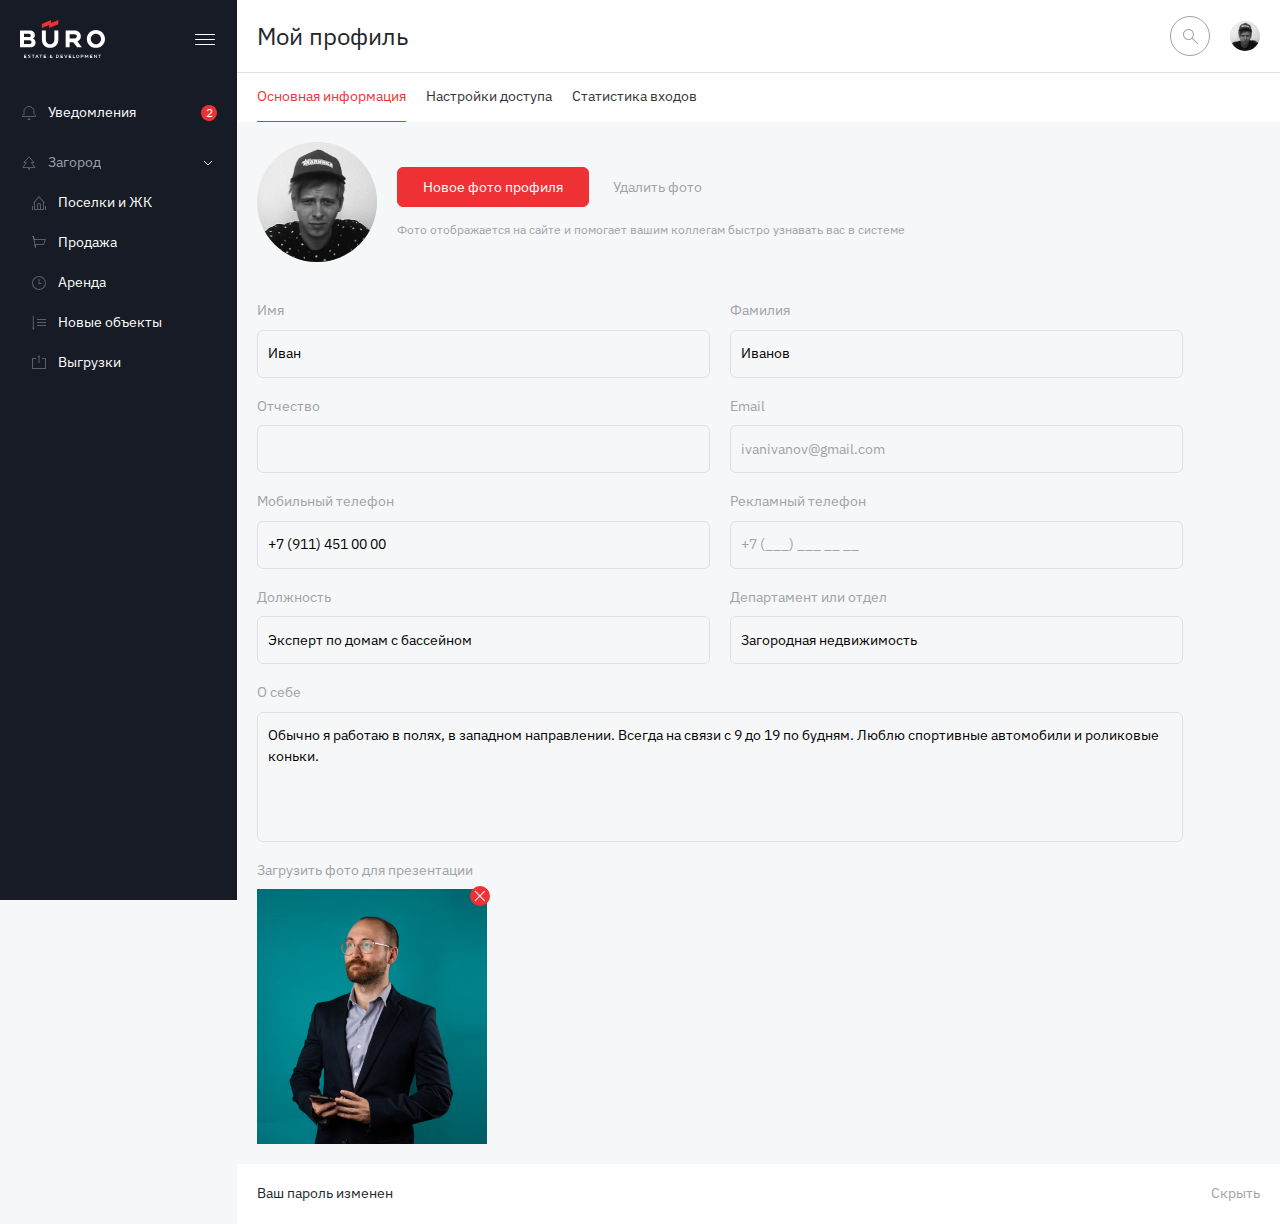
==== commit b8081145: "fix: Improvements" ====
--- a/index.html
+++ b/index.html
@@ -135,17 +135,79 @@
 									<use xlink:href="img/sprite.svg#icon-search"></use>
 								</svg>
 							</a>
-							<form action="#" class="c-search__inner">
-								<svg class="c-search__icon">
-									<use xlink:href="img/sprite.svg#icon-search"></use>
-								</svg>
-								<input type="text" class="c-search__input" placeholder="Поиск">
-								<button class="c-search__close">
-									<svg>
-										<use xlink:href="img/sprite.svg#icon-close-thin"></use>
+							<div class="c-search__dropdown">
+								<form action="#" class="c-search__form">
+									<svg class="c-search__icon">
+										<use xlink:href="img/sprite.svg#icon-search"></use>
 									</svg>
-								</button>
-							</form>
+									<input type="text" class="c-search__input" placeholder="Поиск">
+									<button class="c-search__close">
+										<svg>
+											<use xlink:href="img/sprite.svg#icon-close-thin"></use>
+										</svg>
+									</button>
+								</form>
+								<!-- add class 'is--active' for visible results -->
+								<div class="c-search__results">
+									<div class="c-search__wrap">
+										<div class="c-search__top">
+											<a href="#" class="c-search__link">Объекты. Найдено 797. Показать все </a>
+										</div>
+										<div class="c-search__wrapper">
+											<a href="#" class="c-search__item">
+												<picture class="c-search__img">
+													<img src="img/objects-01.jpg" alt="Image">
+												</picture>
+												<div class="c-search__body">
+													<span class="c-search__name">Дом в классическом стиле</span>
+													<span class="c-search__help">429 500 000 RUB </span>
+												</div>
+											</a>
+											<a href="#" class="c-search__item">
+												<picture class="c-search__img">
+													<img src="img/objects-01.jpg" alt="Image">
+												</picture>
+												<div class="c-search__body">
+													<span class="c-search__name">Дом в классическом стиле</span>
+													<span class="c-search__help">429 500 000 RUB </span>
+												</div>
+											</a>
+											<a href="#" class="c-search__item">
+												<picture class="c-search__img">
+													<img src="img/objects-01.jpg" alt="Image">
+												</picture>
+												<div class="c-search__body">
+													<span class="c-search__name">Дом в классическом стиле</span>
+													<span class="c-search__help">429 500 000 RUB </span>
+												</div>
+											</a>
+										</div>
+									</div>
+									<div class="c-search__wrap">
+										<div class="c-search__top">
+											<a href="#" class="c-search__link">КП/ЖК. Найдено 254. Показать все</a>
+										</div>
+										<div class="c-search__wrapper">
+											<a href="#" class="c-search__item">
+												<picture class="c-search__img">
+													<img src="img/objects-01.jpg" alt="Image">
+												</picture>
+												<div class="c-search__body">
+													<span class="c-search__name">Резиденция Бенилюкс</span>
+												</div>
+											</a>
+											<a href="#" class="c-search__item">
+												<picture class="c-search__img">
+													<img src="img/objects-01.jpg" alt="Image">
+												</picture>
+												<div class="c-search__body">
+													<span class="c-search__name">Резиденция Бенилюкс</span>
+												</div>
+											</a>
+										</div>
+									</div>
+								</div>
+							</div>
 						</div>
 						<div class="c-user header__user">
 							<a href="#" class="c-user__img">
--- a/css/app.min.css
+++ b/css/app.min.css
@@ -1 +1 @@
-body{position:relative;overflow-x:hidden;font-family:"IBM Plex Sans",sans-serif;font-size:14px;line-height:1.25;background:#f6f7f8}ul,ol,li{display:block;padding:0;margin:0;list-style:none}h1,h2,h3,h4,h5,h6{margin:0;font-weight:normal;line-height:1.25}p{margin:0}b,strong{font-weight:500}a{display:inline-block;color:#ee3135;text-decoration:none;-webkit-transition:all .25s ease-in-out;transition:all .25s ease-in-out}a:hover{text-decoration:none;color:#ee3135}a:active{color:#ee3135}input[type=number]{-moz-appearance:textfield}input[type=number]::-webkit-outer-spin-button,input[type=number]::-webkit-inner-spin-button{display:none;-webkit-appearance:none;appearance:none;margin:0}picture{display:block}img{max-width:100%}svg{-webkit-transition:all .25s ease-in-out;transition:all .25s ease-in-out}.btn{display:block;padding:16px 25px;width:-webkit-fit-content;width:-moz-fit-content;width:fit-content;font-size:14px;font-weight:normal;line-height:1;text-align:center;color:#fff;background:#ee3135;border:1px solid #ee3135;border-radius:6px;-webkit-transition:all .25s ease-in-out;transition:all .25s ease-in-out}.btn[disabled]{opacity:.5;pointer-events:none}.btn:focus{outline:none}.btn:hover{color:#fff}.btn--sm{padding:12px 25px}.btn--border{color:#ee3135;background:rgba(0,0,0,0)}.btn--border:hover{color:#ee3135}@media screen and (hover: hover){.btn:hover{color:#fff;background:#db181c;border-color:#db181c}.btn--border:hover{color:#fff;background:#ee3135;border-color:#ee3135}}@media screen and (min-width: 768px){.btn>.mobile{display:none}}@media screen and (max-width: 767px){.btn>.desktop{display:none}}.btn-circle{display:-webkit-box;display:-ms-flexbox;display:flex;-webkit-box-align:center;-ms-flex-align:center;align-items:center;-webkit-box-pack:center;-ms-flex-pack:center;justify-content:center;padding:5.5px;min-width:30px;width:-webkit-fit-content;width:-moz-fit-content;width:fit-content;font-size:14px;font-weight:normal;color:#fff;background:#ee3135;border:1px solid #ee3135;border-radius:100px;-webkit-transition:all .25s ease-in-out;transition:all .25s ease-in-out}.btn-circle>svg{min-width:17px;width:17px;height:17px;color:#fff}.btn-circle[disabled]{opacity:.5;pointer-events:none}.btn-circle:focus{outline:none}.btn-circle:hover{color:#fff}@media screen and (hover: hover){.btn-circle:hover{color:#fff;background:#db181c;border-color:#db181c}}.input-field.is--error .input-field__input{border-color:#ee3135}.input-field.is--error .input-field__error{display:block}.input-field.is--done .input-field__input{border-color:#00a1ab}@media screen and (max-width: 767px){.input-field--row{display:-webkit-box;display:-ms-flexbox;display:flex;-webkit-box-align:center;-ms-flex-align:center;align-items:center;-ms-flex-wrap:wrap;flex-wrap:wrap}.input-field--row .input-field__label{margin:0;max-width:126px;min-width:126px}.input-field--row .input-field__inner{margin-left:10px;max-width:calc(100% - 126px - 10px);width:100%}.input-field--row .input-field__error{margin-left:136px}}.input-field__label{display:block;margin:0 0 10px 0;width:-webkit-fit-content;width:-moz-fit-content;width:fit-content;font-size:14px;font-weight:normal;color:#9ea2a9}.input-field__help{display:block;width:-webkit-fit-content;width:-moz-fit-content;width:fit-content;font-size:12px;font-weight:normal;color:#9ea2a9}.input-field__help+.input-field__inner,.input-field__inner+.input-field__help{margin-top:5px}.input-field__inner{position:relative;z-index:1}.input-field__icon{position:absolute;top:50%;left:10px;z-index:1;-webkit-transform:translate(0, -50%);-ms-transform:translate(0, -50%);transform:translate(0, -50%);min-width:24px;width:24px;height:24px;color:#9ea2a9}.input-field__icon~.input-field__input{padding-left:44px}.input-field__prices{position:absolute;top:50%;right:2px;z-index:1;-webkit-transform:translate(0, -50%);-ms-transform:translate(0, -50%);transform:translate(0, -50%)}.input-field__prices~.input-field__input{padding-right:74px}.input-field__input,.input-field__textarea{-webkit-appearance:none;-moz-appearance:none;appearance:none;display:block;padding:12.5px 10px;width:100%;font-size:14px;font-weight:normal;line-height:1.5;background:rgba(0,0,0,0);border:1px solid #dde1e7;border-radius:6px;-webkit-transition:all .25s ease-in-out;transition:all .25s ease-in-out}.input-field__input::-webkit-input-placeholder, .input-field__textarea::-webkit-input-placeholder{color:#9ea2a9}.input-field__input::-moz-placeholder, .input-field__textarea::-moz-placeholder{color:#9ea2a9}.input-field__input:-ms-input-placeholder, .input-field__textarea:-ms-input-placeholder{color:#9ea2a9}.input-field__input::-ms-input-placeholder, .input-field__textarea::-ms-input-placeholder{color:#9ea2a9}.input-field__input::placeholder,.input-field__textarea::placeholder{color:#9ea2a9}.input-field__input:focus,.input-field__textarea:focus{outline:none;border-color:#9ea2a9}@media screen and (max-width: 767px){.input-field__input,.input-field__textarea{padding-top:8.5px;padding-bottom:8.5px}}.input-field__textarea{overflow:hidden;resize:none;min-height:130px}.input-field__visibility{position:absolute;top:50%;right:9px;z-index:1;-webkit-transform:translate(0, -50%);-ms-transform:translate(0, -50%);transform:translate(0, -50%);display:-webkit-box;display:-ms-flexbox;display:flex;-webkit-box-align:center;-ms-flex-align:center;align-items:center;-webkit-box-pack:center;-ms-flex-pack:center;justify-content:center;padding:0;min-width:20px;width:20px;height:20px;font-size:0;background:rgba(0,0,0,0);border:none;border-radius:0;-webkit-transition:all .25s ease-in-out;transition:all .25s ease-in-out}.input-field__visibility:focus{outline:none}.input-field__visibility.is--active .input-field__visibility-icon--default{opacity:0}.input-field__visibility.is--active .input-field__visibility-icon--active{opacity:1}.input-field__visibility-icon{position:absolute;top:50%;left:50%;-webkit-transform:translate(-50%, -50%);-ms-transform:translate(-50%, -50%);transform:translate(-50%, -50%);min-width:18px;width:18px;height:18px;color:#161b25}.input-field__visibility-icon--active{opacity:0}.input-field__cells{display:-webkit-box;display:-ms-flexbox;display:flex}.input-field__cell{position:relative;z-index:1;-webkit-box-flex:1;-ms-flex:1 1 auto;flex:1 1 auto;width:calc(16.666666666% - 10px)}.input-field__cell::before{content:"";display:block;padding-top:100%}.input-field__cell .input-field__input{position:absolute;top:0;right:0;bottom:0;left:0;z-index:1;text-align:center}.input-field__cell+.input-field__cell{margin-left:12px}.input-field__error{display:none;margin-top:2px;font-size:14px;font-weight:normal;color:#ee3135}.square-checkbox{display:-webkit-box;display:-ms-flexbox;display:flex;-webkit-box-align:center;-ms-flex-align:center;align-items:center;overflow:hidden;cursor:pointer}.square-checkbox__input{display:none}.square-checkbox__input:checked~.square-checkbox__group .square-checkbox__icon{background:#ee3135;border-color:#ee3135}.square-checkbox__input:checked~.square-checkbox__group .square-checkbox__icon::before{opacity:1}.square-checkbox__input[disabled]~.square-checkbox__group{opacity:.5;pointer-events:none}.square-checkbox__group{display:-webkit-box;display:-ms-flexbox;display:flex;-webkit-box-align:start;-ms-flex-align:start;align-items:flex-start;margin:0;cursor:pointer}@media screen and (hover: hover){.square-checkbox__group:hover .square-checkbox__icon{border-color:#ee3135}}.square-checkbox__icon{position:relative;display:block;overflow:hidden;margin-right:10px;min-width:20px;width:20px;height:20px;border:1px solid #dde1e7;border-radius:6px;-webkit-transition:all .25s ease-in-out;transition:all .25s ease-in-out}.square-checkbox__icon::before{content:"";position:absolute;top:50%;left:50%;z-index:1;-webkit-transform:translate(-50%, -50%);-ms-transform:translate(-50%, -50%);transform:translate(-50%, -50%);display:block;min-width:8px;width:8px;height:8px;opacity:0;background-image:url(../img/sprite.svg#icon-check-white);background-repeat:no-repeat;background-size:contain;background-position:center center;-webkit-transition:opacity .25s ease-in-out;transition:opacity .25s ease-in-out}.square-checkbox__title{display:block;margin:auto 0;font-size:14px;font-weight:normal;text-align:left;-webkit-transition:all .25s ease-in-out;transition:all .25s ease-in-out}.default-select{position:relative}.default-select .ss-main{width:100%;height:100%}.default-select .ss-main .ss-single-selected{padding:12.5px 12px 12.5px 10px;width:100%;height:100%;font-size:14px;font-weight:normal;line-height:1.5;color:#161b25;background:rgba(0,0,0,0);border:1px solid #dde1e7;border-radius:6px;-webkit-transition:all .15s ease;transition:all .15s ease}@media screen and (hover: hover){.default-select .ss-main .ss-single-selected:hover{border-color:#9ea2a9}}@media screen and (max-width: 767px){.default-select .ss-main .ss-single-selected{padding-top:8.5px;padding-bottom:8.5px}}.default-select .ss-main .ss-single-selected .placeholder .ss-disabled{color:#161b25}.default-select .ss-main .ss-single-selected .placeholder{display:block;overflow:hidden;max-width:100%;line-height:1.5;white-space:nowrap;text-overflow:ellipsis}.default-select .ss-main .ss-single-selected .ss-arrow{margin:2px 0 0 10px}.default-select .ss-main .ss-single-selected .ss-arrow span{padding:0;margin:0;min-width:12px;width:12px;height:12px;background-image:url(../img/sprite.svg#icon-caret-select);background-repeat:no-repeat;background-size:contain;background-position:center center;border:0;-webkit-transform:none;-ms-transform:none;transform:none;-webkit-transition:all .15s ease;transition:all .15s ease}.default-select .ss-main .ss-single-selected .ss-arrow span.arrow-up{-webkit-transform:translateY(-1px) rotate(180deg);-ms-transform:translateY(-1px) rotate(180deg);transform:translateY(-1px) rotate(180deg);margin:0}.default-select .ss-main .ss-single-selected .ss-arrow span.arrow-down{-webkit-transform:rotate(0);-ms-transform:rotate(0);transform:rotate(0)}.default-select .ss-main .ss-single-selected.ss-open-below{background:#fff;border-radius:6px 6px 0 0}@media screen and (hover: hover){.default-select .ss-main .ss-single-selected.ss-open-below:hover{border-color:#dde1e7}}.default-select .ss-main .ss-single-selected.ss-open-above{background:#fff;border-radius:0 0 6px 6px}@media screen and (hover: hover){.default-select .ss-main .ss-single-selected.ss-open-above:hover{border-color:#dde1e7}}.default-select .ss-main .ss-single-selected.ss-open-below+*{margin-top:0;border-top-color:rgba(0,0,0,0);border-radius:0 0 6px 6px}.default-select .ss-main .ss-single-selected.ss-open-above+*{-webkit-transform:scale(1) translateY(0);-ms-transform:scale(1) translateY(0);transform:scale(1) translateY(0);border-bottom-color:rgba(0,0,0,0);border-radius:6px 6px 0 0}.default-select .ss-content .ss-search{display:none}.default-select .ss-content{z-index:99 !important;overflow:hidden;margin:0;width:100%;color:#161b25;background:#fff;border:1px solid #dde1e7;border-radius:6px;-webkit-transition:all .15s ease;transition:all .15s ease}.default-select .ss-content .ss-list{padding:0;max-height:none}.default-select .ss-content .ss-list .ss-option{overflow:hidden;padding:9px 10px;max-width:100%;font-size:14px;font-weight:normal;line-height:1.5;text-overflow:ellipsis;white-space:nowrap;color:#161b25;cursor:pointer;-webkit-transition:all .15s ease;transition:all .15s ease}.default-select .ss-content .ss-list .ss-option.ss-disabled:not(.ss-option-selected){display:none}.default-select .ss-option:first-child.ss-disabled.ss-option-selected{display:none}.default-select .ss-content .ss-list .ss-option.ss-disabled{display:none}.default-select .ss-content .ss-list .ss-option:hover,.default-select .ss-content .ss-list .ss-option.ss-highlighted{color:#161b25;background:rgba(221,225,231,.5)}.default-select .ss-arrow .arrow-down{width:auto;height:auto;background:none}.photo-upload-user__wrapper{display:-webkit-box;display:-ms-flexbox;display:flex;-webkit-box-align:center;-ms-flex-align:center;align-items:center}.photo-upload-user__img{position:relative;z-index:1;display:block;overflow:hidden;min-width:120px;width:120px;height:120px;background:#dde1e7;border-radius:50%}.photo-upload-user__img::before{content:"";position:absolute;left:50%;bottom:0;-webkit-transform:translate(-50%, 0);-ms-transform:translate(-50%, 0);transform:translate(-50%, 0);z-index:-1;display:block;width:87px;height:100px;opacity:.8;background-image:url(../img/ava-plug.svg);background-repeat:no-repeat;background-size:contain;background-position:center center}.photo-upload-user__img img{display:block;width:100%;height:100%;-o-object-fit:cover;object-fit:cover}@media screen and (max-width: 767px){.photo-upload-user__img{min-width:90px;width:90px;height:90px}.photo-upload-user__img::before{width:65px;height:75px}}.photo-upload-user__img+.photo-upload-user__body{margin-left:20px}@media screen and (max-width: 767px){.photo-upload-user__img+.photo-upload-user__body{margin-left:10px}}.photo-upload-user__body{max-width:550px;width:100%}.photo-upload-user__inner{display:-webkit-box;display:-ms-flexbox;display:flex;-webkit-box-align:center;-ms-flex-align:center;align-items:center;width:-webkit-fit-content;width:-moz-fit-content;width:fit-content}@media screen and (max-width: 374px){.photo-upload-user__inner{-webkit-box-orient:vertical;-webkit-box-direction:normal;-ms-flex-direction:column;flex-direction:column;-webkit-box-align:start;-ms-flex-align:start;align-items:flex-start}}.photo-upload-user__label{width:-webkit-fit-content;width:-moz-fit-content;width:fit-content;cursor:pointer}@media screen and (max-width: 374px){.photo-upload-user__label{width:100%}}.photo-upload-user__label+.photo-upload-user__delete{margin-left:10px}@media screen and (max-width: 374px){.photo-upload-user__label+.photo-upload-user__delete{margin-top:5px;margin-left:0}}.photo-upload-user__input{display:none}@media screen and (max-width: 767px){.photo-upload-user__btn{padding:12px 16px}}.photo-upload-user__delete{display:-webkit-box;display:-ms-flexbox;display:flex;-webkit-box-align:center;-ms-flex-align:center;align-items:center;-webkit-box-pack:center;-ms-flex-pack:center;justify-content:center;padding:8.5px 12.5px;font-size:14px;font-weight:normal;line-height:1.5;color:#9ea2a9;background:rgba(0,0,0,0);border:1px solid rgba(0,0,0,0);border-radius:6px;-webkit-transition:all .25s ease-in-out;transition:all .25s ease-in-out}.photo-upload-user__delete>svg{min-width:12px;width:12px;height:12px;color:#9ea2a9}.photo-upload-user__delete:focus{outline:none}.photo-upload-user__delete[disabled]{opacity:.5;pointer-events:none}@media screen and (hover: hover){.photo-upload-user__delete:hover{color:#161b25;background:#eff0f2}}@media screen and (min-width: 768px){.photo-upload-user__delete>svg{display:none}}@media screen and (max-width: 767px){.photo-upload-user__delete{padding:13px 18px;border-color:#ee3135}.photo-upload-user__delete>span{display:none}.photo-upload-user__delete>svg{color:#ee3135}}.photo-upload-user__help{display:block;margin-top:15px;width:-webkit-fit-content;width:-moz-fit-content;width:fit-content;font-size:12px;font-weight:normal;color:#9ea2a9}@media screen and (max-width: 767px){.photo-upload-user__help{margin-top:5px;font-size:10px}}.photo-upload-big__title{display:block;margin:0 0 10px 0;width:-webkit-fit-content;width:-moz-fit-content;width:fit-content;font-size:14px;font-weight:normal;color:#9ea2a9}.photo-upload-big__label{position:relative;z-index:1;display:-webkit-box;display:-ms-flexbox;display:flex;-webkit-box-orient:vertical;-webkit-box-direction:normal;-ms-flex-direction:column;flex-direction:column;-webkit-box-pack:center;-ms-flex-pack:center;justify-content:center;-webkit-box-align:center;-ms-flex-align:center;align-items:center;margin:0;min-width:82px;width:82px;height:80px;text-align:center;border:1px dashed #dde1e7;border-radius:6px;-webkit-transition:all .25s ease-in-out;transition:all .25s ease-in-out;cursor:pointer}.photo-upload-big__label.is--hidden{display:none}@media screen and (hover: hover){.photo-upload-big__label:hover{border-color:#ee3135}.photo-upload-big__label:hover .photo-upload-big__icon{color:#ee3135}}.photo-upload-big__input{display:none}.photo-upload-big__icon{min-width:26px;width:26px;height:26px;color:#9ea2a9}.photo-upload-big__uploaded{position:relative;z-index:1;display:block;min-width:230px;width:230px;height:255px}.photo-upload-big__uploaded.is--hidden{display:none}.photo-upload-big__img{display:block;overflow:hidden;width:100%;height:100%}.photo-upload-big__img img{display:block;width:100%;height:100%;-o-object-fit:cover;object-fit:cover}.photo-upload-big__delete{position:absolute;top:-3px;right:-3px;z-index:10;display:-webkit-box;display:-ms-flexbox;display:flex;-webkit-box-align:center;-ms-flex-align:center;align-items:center;-webkit-box-pack:center;-ms-flex-pack:center;justify-content:center;padding:0;min-width:20px;width:20px;height:20px;font-size:0;background:rgba(0,0,0,0);border:none;border-radius:0}.photo-upload-big__delete:focus{outline:none}@media screen and (hover: hover){.photo-upload-big__delete:hover>svg{color:#db181c}}.photo-upload-big__delete-icon{min-width:20px;width:20px;height:20px;color:#ee3135}.photo-upload__label{position:relative;z-index:1;display:-webkit-box;display:-ms-flexbox;display:flex;-webkit-box-orient:vertical;-webkit-box-direction:normal;-ms-flex-direction:column;flex-direction:column;-webkit-box-pack:center;-ms-flex-pack:center;justify-content:center;-webkit-box-align:center;-ms-flex-align:center;align-items:center;margin:0;min-width:80px;width:80px;height:80px;text-align:center;border:1px dashed #dde1e7;border-radius:6px;-webkit-transition:all .25s ease-in-out;transition:all .25s ease-in-out;cursor:pointer}.photo-upload__label.is--hidden{display:none}@media screen and (hover: hover){.photo-upload__label:hover{border-color:#ee3135}.photo-upload__label:hover .photo-upload__icon{color:#ee3135}}@media screen and (max-width: 767px){.photo-upload__label{min-width:70px;width:70px;height:70px}}.photo-upload__input{display:none}.photo-upload__icon{min-width:26px;width:26px;height:26px;color:#9ea2a9}.photo-upload__uploaded{position:relative;z-index:1;display:block;min-width:80px;width:80px;height:80px}.photo-upload__uploaded.is--hidden{display:none}@media screen and (max-width: 767px){.photo-upload__uploaded{min-width:70px;width:70px;height:70px}}.photo-upload__img{display:block;overflow:hidden;width:100%;height:100%;border-radius:6px}.photo-upload__img img{display:block;width:100%;height:100%;-o-object-fit:cover;object-fit:cover}.photo-upload__delete{position:absolute;top:-2px;right:-2px;z-index:10;display:-webkit-box;display:-ms-flexbox;display:flex;-webkit-box-align:center;-ms-flex-align:center;align-items:center;-webkit-box-pack:center;-ms-flex-pack:center;justify-content:center;padding:0;min-width:20px;width:20px;height:20px;font-size:0;background:rgba(0,0,0,0);border:none;border-radius:0}.photo-upload__delete:focus{outline:none}@media screen and (hover: hover){.photo-upload__delete:hover>svg{color:#db181c}}.photo-upload__delete-icon{min-width:20px;width:20px;height:20px;color:#ee3135}.c-user__img{display:block;overflow:hidden;min-width:40px;width:40px;height:40px;border-radius:50%}.c-user__img img{display:block;width:100%;height:100%;-o-object-fit:cover;object-fit:cover}.c-search__trigger{display:-webkit-box;display:-ms-flexbox;display:flex;-webkit-box-align:center;-ms-flex-align:center;align-items:center;-webkit-box-pack:center;-ms-flex-pack:center;justify-content:center;padding:0;min-width:40px;width:40px;height:40px;font-size:0;background:rgba(0,0,0,0);border:1px solid #9ea2a9;border-radius:50%;-webkit-transition:all .25s ease-in-out;transition:all .25s ease-in-out}.c-search__trigger>svg{min-width:15px;width:15px;height:15px;color:#9ea2a9}.c-search__inner{display:none}.c-prices__wrapper{display:-webkit-box;display:-ms-flexbox;display:flex;-ms-flex-wrap:wrap;flex-wrap:wrap}.c-prices__item{position:relative;z-index:1}.c-prices__input{display:none}.c-prices__input:checked~.c-prices__label{color:#ee3135}.c-prices__label{display:-webkit-box;display:-ms-flexbox;display:flex;-webkit-box-align:center;-ms-flex-align:center;align-items:center;-webkit-box-pack:center;-ms-flex-pack:center;justify-content:center;min-width:30px;width:30px;height:30px;font-size:14px;font-weight:normal;text-align:center;color:rgba(158,162,169,.5);-webkit-transition:all .25s ease-in-out;transition:all .25s ease-in-out;cursor:pointer}@media screen and (max-width: 767px){.c-prices__label{min-width:24px;width:24px;height:24px}}.c-categories--lg .c-categories__list{margin-right:-20px;margin-bottom:-20px}@media screen and (max-width: 767px){.c-categories--lg .c-categories__list{margin-right:-10px;margin-bottom:-10px}}.c-categories--lg .c-categories__item{margin-right:20px;margin-bottom:20px}@media screen and (max-width: 767px){.c-categories--lg .c-categories__item{margin-right:10px;margin-bottom:10px}}.c-categories--lg .c-categories__elem{padding:10px 40px}@media screen and (max-width: 767px){.c-categories--lg .c-categories__elem{padding:5px 35px}}.c-categories__list{display:-webkit-box;display:-ms-flexbox;display:flex;-ms-flex-wrap:wrap;flex-wrap:wrap;margin-right:-10px;margin-bottom:-10px}@media screen and (max-width: 767px){.c-categories__list{margin-right:-5px;margin-bottom:-5px}}.c-categories__item{margin-right:10px;margin-bottom:10px}@media screen and (max-width: 767px){.c-categories__item{margin-right:5px;margin-bottom:5px}}.c-categories__elem{display:block;padding:10px 20px;width:-webkit-fit-content;width:-moz-fit-content;width:fit-content;font-size:14px;font-weight:normal;text-align:center;background:rgba(0,161,171,.06);border:none;border-radius:100px;-webkit-transition:all .25s ease-in-out;transition:all .25s ease-in-out}.c-categories__elem:focus{outline:none}@media screen and (max-width: 767px){.c-categories__elem{padding:5px 10px;width:100%}}.c-price-history{position:relative;z-index:50}.c-price-history.is--active .c-price-history__dropdown{visibility:visible;opacity:1;-webkit-transform:scale(1) translateX(-50%) translateY(0);-ms-transform:scale(1) translateX(-50%) translateY(0);transform:scale(1) translateX(-50%) translateY(0);pointer-events:all}@media screen and (max-width: 767px){.c-price-history.is--active .c-price-history__dropdown{-webkit-transform:scale(1) translateY(0);-ms-transform:scale(1) translateY(0);transform:scale(1) translateY(0)}}.c-price-history__trigger{position:relative;z-index:1;display:-webkit-box;display:-ms-flexbox;display:flex;-webkit-box-align:center;-ms-flex-align:center;align-items:center;-webkit-box-pack:center;-ms-flex-pack:center;justify-content:center;padding:0;min-width:19px;width:19px;height:22px;font-size:0;background:rgba(0,0,0,0);border:none;border-radius:0;-webkit-transition:all .25s ease-in-out;transition:all .25s ease-in-out}.c-price-history__trigger>svg{min-width:19px;width:19px;height:22px}.c-price-history__trigger:focus{outline:none}.c-price-history__dropdown{position:absolute;top:calc(100% + 16px);left:50%;z-index:100;-webkit-transform:scale(0.99) translateX(-50%) translateY(-0.7em);-ms-transform:scale(0.99) translateX(-50%) translateY(-0.7em);transform:scale(0.99) translateX(-50%) translateY(-0.7em);display:block;visibility:hidden;opacity:0;-webkit-transform-origin:top;-ms-transform-origin:top;transform-origin:top;padding:12px 20px;min-width:310px;width:310px;background:#fff;border:1px solid #dde1e7;border-radius:6px;-webkit-transition-timing-function:cubic-bezier(0.16, 1, 0.3, 1);transition-timing-function:cubic-bezier(0.16, 1, 0.3, 1);-webkit-transition-duration:500ms;transition-duration:500ms;-webkit-transition-property:opacity,-webkit-transform;transition-property:opacity,-webkit-transform;transition-property:opacity,transform;transition-property:opacity,transform,-webkit-transform;pointer-events:none;will-change:opacity,transform}.c-price-history__dropdown::before{content:"";position:absolute;top:2px;left:50%;z-index:-1;-webkit-transform:translate(-50%, -100%);-ms-transform:translate(-50%, -100%);transform:translate(-50%, -100%);display:block;width:36px;height:15.6px;background-image:url(../img/icon-triangle.svg);background-repeat:no-repeat;background-size:contain;background-position:center bottom}@media screen and (max-width: 743px){.c-price-history__dropdown{top:calc(100% + 12px);right:0;left:auto;-webkit-transform:scale(0.99) translateY(-0.7em);-ms-transform:scale(0.99) translateY(-0.7em);transform:scale(0.99) translateY(-0.7em);min-width:auto;width:calc(100vw - 40px)}.c-price-history__dropdown::before{display:none}}.c-price-history__top{margin-bottom:12px;text-align:center}.c-price-history__title{display:block;font-size:14px;font-weight:normal}.c-price-history__inner{display:-webkit-box;display:-ms-flexbox;display:flex;-webkit-box-align:center;-ms-flex-align:center;align-items:center;-webkit-box-pack:justify;-ms-flex-pack:justify;justify-content:space-between}.c-price-history__inner+.c-price-history__inner{margin-top:5px}.c-price-history__item{width:-webkit-fit-content;width:-moz-fit-content;width:fit-content}.c-price-history__item:first-child{max-width:96px}.c-price-history__item:nth-child(2),.c-price-history__item:last-child{margin-left:5px;max-width:76px;min-width:76px}.c-price-history__elem{position:relative;z-index:1;display:block;overflow:hidden;max-width:100%;width:-webkit-fit-content;width:-moz-fit-content;width:fit-content;font-size:12px;font-weight:normal;text-overflow:ellipsis;white-space:nowrap}.c-price-history__elem--green{padding-left:7px;color:#00a1ab}.c-price-history__elem--green::before{content:"";position:absolute;top:50%;left:0;z-index:1;-webkit-transform:translate(0, -50%);-ms-transform:translate(0, -50%);transform:translate(0, -50%);display:block;min-width:5px;width:5px;height:5px;background-image:url(../img/sprite.svg#icon-caret-green);background-repeat:no-repeat;background-size:contain;background-position:center center}.c-price-history__elem--red{padding-left:7px;color:#ee3135}.c-price-history__elem--red::before{content:"";position:absolute;top:50%;left:0;z-index:1;-webkit-transform:translate(0, -50%);-ms-transform:translate(0, -50%);transform:translate(0, -50%);display:block;min-width:5px;width:5px;height:5px;background-image:url(../img/sprite.svg#icon-caret-red);background-repeat:no-repeat;background-size:contain;background-position:center center}.c-user{display:-webkit-box;display:-ms-flexbox;display:flex;-webkit-box-align:center;-ms-flex-align:center;align-items:center;width:-webkit-fit-content;width:-moz-fit-content;width:fit-content}.c-user__img{display:block;overflow:hidden;min-width:30px;width:30px;height:30px;border-radius:50%}.c-user__img img{display:block;width:100%;height:100%;-o-object-fit:cover;object-fit:cover}.c-user__img+.c-user__name{margin-left:6px}.c-user__name{display:block;width:-webkit-fit-content;width:-moz-fit-content;width:fit-content;font-size:14px;font-weight:normal}.pagination__list{display:-webkit-box;display:-ms-flexbox;display:flex;-webkit-box-align:center;-ms-flex-align:center;align-items:center;-webkit-box-pack:center;-ms-flex-pack:center;justify-content:center;width:-webkit-fit-content;width:-moz-fit-content;width:fit-content}@media screen and (max-width: 767px){.pagination__list{margin-right:auto;margin-left:auto}}.pagination__item.is--active .pagination__btn{color:#fff;background:#ee3135;border-color:#ee3135}.pagination__item.is--active .pagination__btn>svg{color:#fff}.pagination__item.is--hidden{display:none}@media screen and (max-width: 767px){.pagination__item.is--mobile-hidden{display:none}}.pagination__btn{position:relative;z-index:1;display:-webkit-box;display:-ms-flexbox;display:flex;-webkit-box-align:center;-ms-flex-align:center;align-items:center;-webkit-box-pack:center;-ms-flex-pack:center;justify-content:center;padding:0;min-width:30px;width:30px;height:30px;font-size:14px;font-weight:normal;line-height:1.5;text-align:center;color:#ee3135;background:rgba(0,0,0,0);border:1px solid rgba(0,0,0,0);border-radius:50%;-webkit-transition:all .25s ease-in-out;transition:all .25s ease-in-out}.pagination__btn>svg{min-width:12px;width:12px;height:12px;color:#ee3135}.pagination__btn:hover{color:#ee3135}.pagination__btn:focus{outline:none}.pagination__btn[disabled]{pointer-events:none}@media screen and (hover: hover){.pagination__btn:hover{border-color:#ee3135}}.tabs__list{display:-webkit-box;display:-ms-flexbox;display:flex;-webkit-box-align:center;-ms-flex-align:center;align-items:center;width:-webkit-fit-content;width:-moz-fit-content;width:fit-content}.tabs__item.is--active .tabs__tab{color:#ee3135;border-color:#ee3135}.tabs__item+.tabs__item{margin-left:20px}.tabs__tab{display:-webkit-box;display:-ms-flexbox;display:flex;-webkit-box-align:center;-ms-flex-align:center;align-items:center;padding:15px 0;width:-webkit-fit-content;width:-moz-fit-content;width:fit-content;font-size:14px;font-weight:normal;white-space:nowrap;text-align:center;color:#333;background:rgba(0,0,0,0);border:none;border-bottom:1px solid rgba(0,0,0,0);border-radius:0;-webkit-transition:all .25s ease-in-out;transition:all .25s ease-in-out}.tabs__tab>span{display:-webkit-box;display:-ms-flexbox;display:flex;-webkit-box-align:center;-ms-flex-align:center;align-items:center;-webkit-box-pack:center;-ms-flex-pack:center;justify-content:center;margin-left:5px;padding:0 5px;min-width:18px;width:-webkit-fit-content;width:-moz-fit-content;width:fit-content;height:18px;font-size:12px;font-weight:normal;text-align:center;color:#161b25;background:#eff0f2;border-radius:10px}@media screen and (hover: hover){.tabs__tab:hover{color:#ee3135}}.tabs__wrapper{display:none}.tabs__wrapper.is--active{display:block}.sidebar{position:fixed;top:0;left:0;bottom:0;z-index:100;display:block;overflow-x:hidden;overflow-y:auto;padding:20px 0;min-height:100dvh;max-height:100dvh;width:237px;background:#161b25;-webkit-transition:all .25s ease-in-out;transition:all .25s ease-in-out}@media screen and (min-width: 1024px){.sidebar.is--short{width:80px}.sidebar.is--short .sidebar__logotype{opacity:0;pointer-events:none}.sidebar.is--short .sidebar__hamburger{-webkit-transform:translate(-80px, 0);-ms-transform:translate(-80px, 0);transform:translate(-80px, 0)}.sidebar.is--short .sidebar-nav__link>svg+span{display:none}}@media screen and (max-width: 1023px){.sidebar{-webkit-transform:translate(-104%, 0);-ms-transform:translate(-104%, 0);transform:translate(-104%, 0);opacity:0;visibility:hidden;pointer-events:none}.sidebar.is--active{-webkit-transform:translate(0, 0);-ms-transform:translate(0, 0);transform:translate(0, 0);opacity:1;visibility:visible;pointer-events:auto}}.sidebar__top{display:-webkit-box;display:-ms-flexbox;display:flex;-webkit-box-align:center;-ms-flex-align:center;align-items:center;-webkit-box-pack:justify;-ms-flex-pack:justify;justify-content:space-between;margin-bottom:40px;padding:0 20px}.sidebar__logotype{display:block;overflow:hidden;min-width:85px;width:85px;height:38px}.sidebar__logotype img{display:block;width:100%;height:100%;-o-object-fit:contain;object-fit:contain}.sidebar__hamburger{position:relative;z-index:1;display:block;overflow:hidden;padding:0;min-width:24px;width:24px;height:24px;font-size:0;background:rgba(0,0,0,0);border:none;border-radius:0;cursor:pointer;-webkit-transition:all .25s ease-in-out;transition:all .25s ease-in-out}@media screen and (hover: hover){.sidebar__hamburger:hover .sidebar__hamburger-inner{background:#db181c}}@media screen and (max-width: 1023px){.sidebar__hamburger{display:none}}.sidebar__hamburger-inner{position:absolute;left:2px;z-index:1;display:block;width:20px;height:1px;background:#fff;border-radius:2px;-webkit-transition:all .25s ease-in-out;transition:all .25s ease-in-out}.sidebar__hamburger-inner:first-child{top:7px}.sidebar__hamburger-inner:nth-child(2){top:12px}.sidebar__hamburger-inner:last-child{top:17px}.sidebar__trigger{position:relative;z-index:1;display:block;overflow:hidden;margin-left:10px;padding:0;min-width:24px;width:24px;height:24px;font-size:0;background:rgba(0,0,0,0);border:none;border-radius:0;-webkit-transition:all .25s ease-in-out;transition:all .25s ease-in-out}@media screen and (min-width: 1024px){.sidebar__trigger{display:none}}.sidebar__trigger-inner{position:absolute;left:2px;z-index:1;display:block;width:20px;height:1px;background:#fff;border-radius:2px;-webkit-transition:all .25s ease-in-out;transition:all .25s ease-in-out}.sidebar__trigger-inner:first-child{top:12px;-webkit-transform:rotate(45deg);-ms-transform:rotate(45deg);transform:rotate(45deg)}.sidebar__trigger-inner:last-child{top:12px;-webkit-transform:rotate(-45deg);-ms-transform:rotate(-45deg);transform:rotate(-45deg)}.sidebar-nav__sublist{display:none;margin-top:10px}.sidebar-nav__item+.sidebar-nav__item{margin-top:20px}.sidebar-nav__subitem .sidebar-nav__link{padding:6px 30px}.sidebar-nav__subitem+.sidebar-nav__subitem{margin-top:10px}.sidebar-nav__elem.is--open>.sidebar-nav__link{color:#9ea2a9}.sidebar-nav__elem.is--open>.sidebar-nav__link:hover{color:#9ea2a9}.sidebar-nav__elem.is--open>.sidebar-nav__link>span+svg{-webkit-transform:rotate(90deg);-ms-transform:rotate(90deg);transform:rotate(90deg)}.sidebar-nav__elem.is--open .sidebar-nav__sublist{display:block}.sidebar-nav__link{display:-webkit-box;display:-ms-flexbox;display:flex;-webkit-box-align:center;-ms-flex-align:center;align-items:center;overflow:hidden;padding:6px 20px;max-width:100%;width:100%;font-size:14px;font-weight:normal;color:#fff}.sidebar-nav__link>svg{min-width:18px;width:18px;height:18px;color:rgba(158,162,169,.5)}.sidebar-nav__link>span{display:block}.sidebar-nav__link>*+*{margin-left:10px}.sidebar-nav__link>svg+span{display:block;overflow:hidden;text-overflow:ellipsis;white-space:nowrap}.sidebar-nav__link>span+span,.sidebar-nav__link>span+svg{margin-left:auto}.sidebar-nav__link>span+svg{color:#fff}.sidebar-nav__link>span+span{min-width:16px;width:16px;height:16px;font-size:12px;text-align:center;color:#fff;background:#ee3135;border-radius:50%}.sidebar-nav__link:hover{color:#fff}.sidebar-nav__link.is--active{color:#ee3135;background:rgba(158,162,169,.05)}@media screen and (hover: hover){.sidebar-nav__link:hover{background:rgba(158,162,169,.05)}}.header{background:#fff;-webkit-box-shadow:4px 4px 10px rgba(22,27,37,.02);box-shadow:4px 4px 10px rgba(22,27,37,.02)}.header__wrapper{display:-webkit-box;display:-ms-flexbox;display:flex;-webkit-box-align:center;-ms-flex-align:center;align-items:center;-webkit-box-pack:justify;-ms-flex-pack:justify;justify-content:space-between;padding:16px 20px;width:100%}.header__heading{display:block;width:-webkit-fit-content;width:-moz-fit-content;width:fit-content;font-size:24px;font-weight:normal}@media screen and (max-width: 767px){.header__heading{font-size:18px}}.header__inner{display:-webkit-box;display:-ms-flexbox;display:flex;-webkit-box-align:center;-ms-flex-align:center;align-items:center;width:-webkit-fit-content;width:-moz-fit-content;width:fit-content}.header__inner+.header__inner{margin-left:20px}@media screen and (max-width: 767px){.header__inner+.header__inner{margin-left:10px}}.header__user{margin-left:20px}@media screen and (max-width: 767px){.header__user{margin-left:10px}}.hamburger{position:relative;z-index:1;display:block;overflow:hidden;margin-right:10px;padding:0;min-width:24px;width:24px;height:24px;font-size:0;background:rgba(0,0,0,0);border:none;border-radius:0;-webkit-transition:all .25s ease-in-out;transition:all .25s ease-in-out}@media screen and (min-width: 1024px){.hamburger{display:none}}.hamburger__inner{position:absolute;left:2px;z-index:1;display:block;width:20px;height:1px;background:#161b25;border-radius:2px;-webkit-transition:all .25s ease-in-out;transition:all .25s ease-in-out}.hamburger__inner:first-child{top:7px}.hamburger__inner:nth-child(2){top:12px}.hamburger__inner:last-child{top:17px}.footer{position:relative;z-index:1;display:-webkit-box;display:-ms-flexbox;display:flex;-webkit-box-align:center;-ms-flex-align:center;align-items:center;padding:10px 20px;min-height:60px;background:#fff}.footer.is--hidden{display:none}@media screen and (max-width: 767px){.footer{padding:8px 20px;min-height:40px}}.footer__wrapper{display:-webkit-box;display:-ms-flexbox;display:flex;-webkit-box-align:center;-ms-flex-align:center;align-items:center;-webkit-box-pack:justify;-ms-flex-pack:justify;justify-content:space-between;margin:auto 0;width:100%}.footer__title{display:block;width:-webkit-fit-content;width:-moz-fit-content;width:fit-content;font-size:14px;font-weight:normal}.footer__hide{display:block;width:-webkit-fit-content;width:-moz-fit-content;width:fit-content;font-size:14px;font-weight:normal;color:#9ea2a9}.footer__controls{display:-webkit-box;display:-ms-flexbox;display:flex;-webkit-box-align:center;-ms-flex-align:center;align-items:center}@media screen and (max-width: 767px){.footer__controls{-ms-flex-wrap:wrap;flex-wrap:wrap;width:100%}}@media screen and (max-width: 767px){.footer__control{padding:4px 6px;width:calc(50% - 7.5px)}.footer__control:nth-child(2n){margin-left:15px}.footer__control:nth-child(n+3){margin-top:15px}}@media screen and (min-width: 768px){.footer__control+.footer__control{margin-left:20px}}.modal{position:fixed;top:0;right:0;bottom:0;left:0;z-index:1100;overflow-x:hidden;overflow-y:auto;width:100%;height:100%;max-height:100dvh;color:#161b25;background:rgba(0,0,0,.8);visibility:hidden;opacity:0;pointer-events:none;-webkit-transition:all .15s ease;transition:all .15s ease}.modal.is--active{visibility:visible;opacity:1;pointer-events:all}.modal.is--active .modal__wrap{-webkit-transform:scale(1) translate(0, 0);-ms-transform:scale(1) translate(0, 0);transform:scale(1) translate(0, 0);opacity:1}.modal__wrap{position:relative;z-index:2;-webkit-transform:scale(0.9) translate(0, 10%);-ms-transform:scale(0.9) translate(0, 10%);transform:scale(0.9) translate(0, 10%);-webkit-transform-origin:center top;-ms-transform-origin:center top;transform-origin:center top;display:-webkit-box;display:-ms-flexbox;display:flex;-webkit-box-align:center;-ms-flex-align:center;align-items:center;-webkit-box-pack:center;-ms-flex-pack:center;justify-content:center;margin:20px auto;padding:0 20px;min-height:calc(100dvh - 40px);max-width:646px;width:100%;opacity:0;-webkit-transition:all .15s ease;transition:all .15s ease}.modal__wrap--lg{max-width:1006px}@media screen and (max-width: 575px){.modal__wrap{margin:0;padding:0;min-height:100dvh;max-width:100%}}.modal__wrapper{position:relative;z-index:1;width:100%;background:#fff;border-radius:6px}@media screen and (max-width: 767px){.modal__wrapper{border-radius:0}}.modal__top{position:relative;z-index:1;padding:20px 60px 20px 20px;border-bottom:1px solid #dde1e7}@media screen and (max-width: 767px){.modal__top{padding:25px 60px 25px 20px}}.modal__heading{display:block;width:-webkit-fit-content;width:-moz-fit-content;width:fit-content;font-size:24px;font-weight:normal}@media screen and (max-width: 767px){.modal__heading{font-size:18px}}.modal__close-btn{position:absolute;top:0;right:0;z-index:10;display:-webkit-box;display:-ms-flexbox;display:flex;-webkit-box-align:center;-ms-flex-align:center;align-items:center;-webkit-box-pack:center;-ms-flex-pack:center;justify-content:center;padding:0;min-width:40px;width:40px;height:40px;font-size:0;background:rgba(0,0,0,0);border:none;border-radius:0;-webkit-transition:all .25s ease-in-out;transition:all .25s ease-in-out}.modal__close-btn>svg{min-width:16px;width:16px;height:16px;color:#9ea2a9}.modal__close-btn:focus{outline:none}@media screen and (hover: hover){.modal__close-btn:hover>svg{color:#db181c}}.modal__main{padding:20px}.modal__map{display:block;width:100%;height:492px;background:#dde1e7}.modal__map>*{display:block;min-width:100%;width:100% !important;height:100% !important;-o-object-fit:cover;object-fit:cover}@media screen and (max-width: 767px){.modal__map{max-height:calc(100dvh - 96px - 40px);min-height:calc(100dvh - 96px - 40px)}}.scroll-disabled{overflow:hidden}@media screen and (min-width: 1024px){.apanel__sidebar.is--short+.apanel__main{padding-left:80px}}.apanel__main{padding-left:237px;-webkit-transition:padding .25s ease-in-out;transition:padding .25s ease-in-out}@media screen and (max-width: 1023px){.apanel__main{padding-left:0}}.apanel__top{display:-webkit-box;display:-ms-flexbox;display:flex;-webkit-box-align:center;-ms-flex-align:center;align-items:center;-webkit-box-pack:justify;-ms-flex-pack:justify;justify-content:space-between;padding:0 20px;width:100%;background:#fff;border-top:1px solid #dde1e7}@media screen and (max-width: 767px){.apanel__top{padding:0 10px 0 20px}}.apanel__tabs{overflow-x:auto;overflow-y:hidden;max-width:100%}.apanel__trigger{display:-webkit-box;display:-ms-flexbox;display:flex;-webkit-box-align:center;-ms-flex-align:center;align-items:center;margin-left:20px;padding:8px 10px;width:-webkit-fit-content;width:-moz-fit-content;width:fit-content;font-size:14px;font-weight:normal;color:#9ea2a9;background:rgba(0,0,0,0);border:none;border-radius:8px;-webkit-transition:all .25s ease-in-out;transition:all .25s ease-in-out}.apanel__trigger>svg{min-width:18px;width:18px;height:18px;color:#9ea2a9}.apanel__trigger>*+*{margin-left:8px}.apanel__trigger:focus{outline:none}@media screen and (hover: hover){.apanel__trigger:hover{color:#161b25;background:#eff0f2}.apanel__trigger:hover>svg{color:#161b25}}@media screen and (max-width: 767px){.apanel__trigger>span{display:none}.apanel__trigger>*+*{margin-left:0}}.atables__top{padding:20px;width:100%;border-bottom:1px solid #dde1e7}.atables__heading{display:block;width:-webkit-fit-content;width:-moz-fit-content;width:fit-content;font-size:18px;font-weight:normal;color:#00a1ab}.atables__table-wrap{overflow-x:auto;overflow-y:hidden;max-width:100%}.atables__table{table-layout:auto;width:100%}.atables__thead{background:#f6f7f8;border-bottom:1px solid #dde1e7;will-change:transform}.atables__thead .atables__td{padding:15px 0 15px 10px}@media screen and (max-width: 767px){.atables__thead .atables__td{padding:15px 0 15px 20px}}.atables__tbody .atables__tr+.atables__tr{border-top:1px solid #dde1e7}.atables__td{padding:10px 0 10px 10px;white-space:nowrap}.atables__td:last-child{padding-right:10px}@media screen and (min-width: 768px){.atables__td{overflow:hidden;max-width:var(--desktop-width, auto);width:var(--desktop-width, auto)}}@media screen and (max-width: 767px){.atables__td{padding:10px 0 10px 20px;width:var(--mobile-width, auto);min-width:var(--mobile-width, auto)}.atables__td:last-child{padding-right:20px}}.atables__sort{position:relative;z-index:1;display:-webkit-box;display:-ms-flexbox;display:flex;-webkit-box-align:center;-ms-flex-align:center;align-items:center;display:block;overflow:hidden;padding:0 0 0 11px;max-width:100%;width:-webkit-fit-content;width:-moz-fit-content;width:fit-content;font-size:14px;font-weight:normal;text-overflow:ellipsis;white-space:nowrap;background:rgba(0,0,0,0);border:none;border-radius:0;-webkit-transition:all .25s ease-in-out;transition:all .25s ease-in-out}.atables__sort::before{content:"";position:absolute;top:50%;left:0;z-index:1;-webkit-transform:translate(0, -50%);-ms-transform:translate(0, -50%);transform:translate(0, -50%);display:block;min-width:8px;width:8px;height:16px;background-image:url(../img/sprite.svg#icon-sort);background-repeat:no-repeat;background-size:contain;background-position:center center}.atables__sort:focus{outline:none}.atables__sort.is--desc::before{-webkit-transform:rotate(180deg);-ms-transform:rotate(180deg);transform:rotate(180deg)}.atables__object{display:-webkit-box;display:-ms-flexbox;display:flex;-webkit-box-align:center;-ms-flex-align:center;align-items:center;width:-webkit-fit-content;width:-moz-fit-content;width:fit-content}.atables__object-img{display:block;overflow:hidden;min-width:160px;width:160px;height:100px;border-radius:6px}.atables__object-img img{display:block;width:100%;height:100%;-o-object-fit:cover;object-fit:cover}@media screen and (max-width: 767px){.atables__object-img{min-width:96px;width:96px;height:60px}}.atables__object-icon{margin-left:10px;min-width:10px;width:10px;height:10px;color:#161b25}.atables__bottom{padding:20px}.atables__more{width:100%}.atables__more+.atables__pagination,.atables__pagination+.atables__more{margin-top:20px}.information{padding:20px 0}.information__wrap--wide .information__right{max-width:none}.information__wrap+.information__wrap{margin-top:60px}@media screen and (max-width: 767px){.information__wrap+.information__wrap{margin-top:20px}}.information__top{margin-bottom:20px;padding:0 20px 20px;width:100%;border-bottom:1px solid #dde1e7}.information__heading{display:block;width:-webkit-fit-content;width:-moz-fit-content;width:fit-content;font-size:18px;font-weight:normal;color:#00a1ab}.information__wrapper{position:relative;z-index:1;padding:0 20px;width:100%}.information__wrapper+.information__wrapper{margin-top:20px;padding-top:20px}.information__wrapper+.information__wrapper::before{content:"";position:absolute;top:0;left:20px;z-index:1;display:block;width:calc(100% - 40px);height:1px;background:#dde1e7}.information__item{display:-webkit-box;display:-ms-flexbox;display:flex;-webkit-box-align:center;-ms-flex-align:center;align-items:center}.information__item--start{-webkit-box-align:start;-ms-flex-align:start;align-items:flex-start}@media screen and (min-width: 768px){.information__item--mobile{display:none}}@media screen and (max-width: 767px){.information__item--desktop{display:none}.information__item--start{-webkit-box-orient:vertical;-webkit-box-direction:normal;-ms-flex-direction:column;flex-direction:column}.information__item--start .information__left{max-width:none;min-width:auto}.information__item--start .information__right{margin-top:10px;margin-left:0;max-width:none}}.information__item+.information__item{margin-top:20px}@media screen and (max-width: 767px){.information__item+.information__item{margin-top:10px}}.information__left{max-width:216px;min-width:216px;width:100%}@media screen and (max-width: 767px){.information__left{max-width:126px;min-width:126px}}.information__right{margin-left:20px;max-width:454px;width:100%}@media screen and (max-width: 767px){.information__right{margin-left:10px;max-width:calc(100% - 126px - 10px)}}.information__group+.information__group{margin-left:auto;padding-left:10px}.information__controls{display:-webkit-box;display:-ms-flexbox;display:flex;-webkit-box-align:center;-ms-flex-align:center;align-items:center;width:-webkit-fit-content;width:-moz-fit-content;width:fit-content}.information__controls-item+.information__controls-item{margin-left:20px}.information__label{display:block;width:-webkit-fit-content;width:-moz-fit-content;width:fit-content;font-size:14px;font-weight:normal}@media screen and (max-width: 767px){.information__label{color:#6f7278}}.information__prices{margin-left:10px}.information__help{display:block;width:-webkit-fit-content;width:-moz-fit-content;width:fit-content;font-size:12px;font-weight:normal;color:#9ea2a9}.information__help+.information__help,.information__help+.information__inner,.information__inner+.information__help{margin-top:5px}.information__inner{display:-webkit-box;display:-ms-flexbox;display:flex;-webkit-box-align:center;-ms-flex-align:center;align-items:center}@media screen and (max-width: 767px){.information__inner{-webkit-box-orient:vertical;-webkit-box-direction:normal;-ms-flex-direction:column;flex-direction:column;-webkit-box-align:start;-ms-flex-align:start;align-items:flex-start}}.information__input{-webkit-box-flex:1;-ms-flex:1 1 auto;flex:1 1 auto}@media screen and (max-width: 767px){.information__input{width:100%}}.information__input+.information__btn,.information__input+.information__price-history,.information__btn+.information__input,.information__btn+.information__price-history,.information__price-history+.information__btn,.information__price-history+.information__input{margin-left:20px}@media screen and (max-width: 767px){.information__input+.information__btn,.information__input+.information__price-history,.information__btn+.information__input,.information__btn+.information__price-history,.information__price-history+.information__btn,.information__price-history+.information__input{margin-top:10px;margin-left:0}}@media screen and (max-width: 767px){.information__btn{width:100%}.information__btn--desktop{display:none}}.information__photos{display:-webkit-box;display:-ms-flexbox;display:flex;-ms-flex-wrap:wrap;flex-wrap:wrap;margin-right:-7px;margin-bottom:-7px}.information__photo{margin-right:7px;margin-bottom:7px}.documents__wrapper{display:-webkit-box;display:-ms-flexbox;display:flex;-ms-flex-wrap:wrap;flex-wrap:wrap;margin-right:-7px;margin-bottom:-7px}.documents__item{position:relative;z-index:1;margin-right:7px;margin-bottom:7px}.documents__item-inner{display:-webkit-box;display:-ms-flexbox;display:flex;-webkit-box-align:center;-ms-flex-align:center;align-items:center;padding:10px;border:1px solid #dde1e7;border-radius:6px}.documents__img{display:-webkit-box;display:-ms-flexbox;display:flex;-webkit-box-align:center;-ms-flex-align:center;align-items:center;-webkit-box-pack:center;-ms-flex-pack:center;justify-content:center;overflow:hidden;min-width:52px;width:52px;height:60px}.documents__img img{display:block;width:100%;height:100%;-o-object-fit:contain;object-fit:contain}.documents__img+.documents__body{margin-left:5px}.documents__body{max-width:calc(100% - 52px - 5px);width:100%}.documents__name{display:block;width:-webkit-fit-content;width:-moz-fit-content;width:fit-content;font-size:14px;font-weight:normal;color:#161b25}.documents__help{display:block;width:-webkit-fit-content;width:-moz-fit-content;width:fit-content;font-size:14px;font-weight:normal;color:#9ea2a9}.documents__trigger{display:-webkit-box;display:-ms-flexbox;display:flex;-webkit-box-align:center;-ms-flex-align:center;align-items:center;-webkit-box-pack:center;-ms-flex-pack:center;justify-content:center;padding:0;width:-webkit-fit-content;width:-moz-fit-content;width:fit-content;font-size:14px;font-weight:normal;color:#ee3135;background:rgba(0,0,0,0);border:none;border-radius:0;-webkit-transition:all .25s ease-in-out;transition:all .25s ease-in-out}.documents__trigger>svg{min-width:20px;width:20px;height:20px;color:#ee3135}.documents__trigger:focus{outline:none}@media screen and (hover: hover){.documents__trigger:hover>svg{color:#db181c}}@media screen and (min-width: 768px){.documents__trigger{position:absolute;top:-2px;right:-2px;z-index:1}.documents__trigger>span{display:none}}@media screen and (max-width: 767px){.documents__trigger{margin-top:8px}.documents__trigger>*+*{margin-left:5px}}.chat__wrapper{padding:20px}.chat__item+.chat__item{margin-top:10px}.chat__controls{display:-webkit-box;display:-ms-flexbox;display:flex;-webkit-box-align:start;-ms-flex-align:start;align-items:flex-start;padding:20px;width:100%;border-top:1px solid #dde1e7}@media screen and (max-width: 767px){.chat__controls{-webkit-box-orient:vertical;-webkit-box-direction:normal;-ms-flex-direction:column;flex-direction:column}}.chat__input{-webkit-box-flex:1;-ms-flex:1 1 auto;flex:1 1 auto}@media screen and (max-width: 767px){.chat__input{width:100%}}.chat__input+.chat__btn,.chat__btn+.chat__input{margin-left:20px}@media screen and (max-width: 767px){.chat__input+.chat__btn,.chat__btn+.chat__input{margin-top:10px;margin-left:0}}.chat__btn{min-width:216px}@media screen and (max-width: 767px){.chat__btn{min-width:auto;width:100%}}.chat-card{display:-webkit-box;display:-ms-flexbox;display:flex;-webkit-box-align:end;-ms-flex-align:end;align-items:flex-end}.chat-card--author{-webkit-box-orient:horizontal;-webkit-box-direction:reverse;-ms-flex-direction:row-reverse;flex-direction:row-reverse}.chat-card--author .chat-card__img{background:#eff0f2}.chat-card--author .chat-card__body{margin-right:10px;margin-left:0;background:#eff0f2;border-radius:10px 10px 0 10px}.chat-card__img{display:block;overflow:hidden;min-width:33px;width:33px;height:33px;background:#fff;border-radius:50%}.chat-card__img img{display:block;width:100%;height:100%;-o-object-fit:cover;object-fit:cover}.chat-card__body{margin-left:10px;padding:20px;max-width:647px;width:100%;background:#fff;border-radius:10px 10px 10px 0}.chat-card__top{margin-bottom:20px}.chat-card__name{display:block;width:-webkit-fit-content;width:-moz-fit-content;width:fit-content;font-size:14px;font-weight:normal}.chat-card__help{display:block;margin-top:2px;width:-webkit-fit-content;width:-moz-fit-content;width:fit-content;font-size:12px;font-weight:normal;color:#9ea2a9}.chat-card__description{display:block;width:-webkit-fit-content;width:-moz-fit-content;width:fit-content;font-size:14px;font-weight:normal}.notifications__top{padding:20px;width:100%;border-bottom:1px solid #dde1e7}.notifications__heading{display:block;width:-webkit-fit-content;width:-moz-fit-content;width:fit-content;font-size:18px;font-weight:normal;color:#00a1ab}.notifications__item+.notifications__item::before{content:"";position:absolute;top:0;left:20px;z-index:1;display:block;width:calc(100% - 40px);height:1px;background:#dde1e7}.notifications-card{position:relative;z-index:1;display:-webkit-box;display:-ms-flexbox;display:flex;-webkit-box-align:start;-ms-flex-align:start;align-items:flex-start;-webkit-box-pack:justify;-ms-flex-pack:justify;justify-content:space-between;padding:20px}.notifications-card.is--unread{background:rgba(158,162,169,.05)}.notifications-card.is--unread .notifications-card__status{opacity:1;visibility:visible;pointer-events:auto}.notifications-card__group{display:-webkit-box;display:-ms-flexbox;display:flex;-webkit-box-align:start;-ms-flex-align:start;align-items:flex-start;width:-webkit-fit-content;width:-moz-fit-content;width:fit-content}.notifications-card__group+.notifications-card__group{margin-left:10px}.notifications-card__img{display:block;overflow:hidden;min-width:33px;width:33px;height:33px;border-radius:50%}.notifications-card__img img{display:block;width:100%;height:100%;-o-object-fit:cover;object-fit:cover}.notifications-card__img+.notifications-card__body{margin-left:10px}.notifications-card__title{display:block;width:-webkit-fit-content;width:-moz-fit-content;width:fit-content;font-size:14px;font-weight:normal}.notifications-card__title span{color:#00a1ab}.notifications-card__title a{color:#00a1ab}.notifications-card__title a:hover{color:#00a1ab}.notifications-card__help{display:block;margin-top:3px;width:-webkit-fit-content;width:-moz-fit-content;width:fit-content;font-size:12px;font-weight:normal;color:#9ea2a9}.notifications-card__status{display:block;min-width:10px;width:10px;height:10px;background:#ee3135;border-radius:50%;opacity:0;visibility:hidden;pointer-events:none}.profile{padding:20px 0}@media screen and (max-width: 767px){.profile{padding:15px 0 20px}}.profile__wrap{padding:0 20px;max-width:966px;width:100%}.profile__wrap+.profile__wrap{margin-top:40px}@media screen and (max-width: 767px){.profile__wrap+.profile__wrap{margin-top:20px}}.profile__wrapper{display:-webkit-box;display:-ms-flexbox;display:flex;-ms-flex-wrap:wrap;flex-wrap:wrap}@media screen and (min-width: 768px){.profile__item{width:calc(50% - 10px)}.profile__item:nth-child(2n){margin-left:20px}.profile__item:nth-child(n+3){margin-top:20px}.profile__item:last-child{-webkit-box-flex:1;-ms-flex:1 1 auto;flex:1 1 auto}.profile__item--wide{margin-left:0;width:100%}.profile__item--wide+*{margin-left:0 !important}}@media screen and (max-width: 767px){.profile__item{width:100%}.profile__item:nth-child(n+2){margin-top:10px}}.profile__btn{min-width:188px}@media screen and (max-width: 767px){.profile__btn{min-width:auto;width:100%}}.search{padding:20px}@media screen and (max-width: 767px){.search{padding:15px 20px 20px}}.search__top{position:relative;z-index:1;margin-bottom:36px}.search__icon{position:absolute;top:50%;left:22px;z-index:1;-webkit-transform:translate(0, -50%);-ms-transform:translate(0, -50%);transform:translate(0, -50%);min-width:15px;width:15px;height:15px;color:#9ea2a9}.search__input{-webkit-appearance:none;-moz-appearance:none;appearance:none;display:block;padding:12.5px 10px 12.5px 50px;width:100%;font-size:14px;font-weight:normal;line-height:1.5;background:#fff;border:1px solid #00a1ab;border-radius:50px;-webkit-transition:all .25s ease-in-out;transition:all .25s ease-in-out}.search__input::-webkit-input-placeholder{color:#9ea2a9}.search__input::-moz-placeholder{color:#9ea2a9}.search__input:-ms-input-placeholder{color:#9ea2a9}.search__input::-ms-input-placeholder{color:#9ea2a9}.search__input::placeholder{color:#9ea2a9}.search__input:focus{outline:none;border-color:#00a1ab}.search__wrap{display:-webkit-box;display:-ms-flexbox;display:flex;-webkit-box-pack:justify;-ms-flex-pack:justify;justify-content:space-between}@media screen and (max-width: 1199px){.search__wrap{-webkit-box-orient:vertical;-webkit-box-direction:reverse;-ms-flex-direction:column-reverse;flex-direction:column-reverse}}.search__left{max-width:calc(100% - 217px - 20px);width:100%}@media screen and (max-width: 1199px){.search__left{max-width:none}}.search__right{margin-left:20px;min-width:217px;width:217px}@media screen and (max-width: 1199px){.search__right{margin-left:0;min-width:auto;width:100%}}@media screen and (min-width: 768px)and (max-width: 1199px){.search__right{margin-bottom:20px}}@media screen and (max-width: 767px){.search__right{margin-bottom:15px}}.search__item+.search__item{margin-top:20px;padding-top:20px;border-top:1px solid #dde1e7}@media screen and (max-width: 767px){.search__item+.search__item{margin-top:10px;padding-top:10px}}@media screen and (max-width: 1199px){.search__filter{width:100%}}.search-card__name{display:block;margin-bottom:20px;width:-webkit-fit-content;width:-moz-fit-content;width:fit-content;font-size:14px;font-weight:normal}@media screen and (max-width: 767px){.search-card__name{margin-bottom:10px}}.search-card__wrapper{display:-webkit-box;display:-ms-flexbox;display:flex;-ms-flex-wrap:wrap;flex-wrap:wrap}.search-card__img{display:block;overflow:hidden;min-width:200px;width:200px;height:122px;border-radius:6px}.search-card__img img{display:block;width:100%;height:100%;-o-object-fit:cover;object-fit:cover}@media screen and (max-width: 767px){.search-card__img{min-width:158px;width:158px;height:100px}}.search-card__details{margin-left:20px;min-width:171px;width:171px}@media screen and (min-width: 375px)and (max-width: 767px){.search-card__details{max-width:calc(100% - 158px - 20px);min-width:auto;width:100%}}@media screen and (max-width: 374px){.search-card__details{margin-top:10px;margin-left:0;max-width:none;min-width:auto;width:100%}}.search-card__info{display:-webkit-box;display:-ms-flexbox;display:flex;-ms-flex-wrap:wrap;flex-wrap:wrap;margin-right:-30px;margin-bottom:-36px}@media screen and (max-width: 767px){.search-card__info{margin-right:-20px;margin-bottom:-20px}}.search-card__info-item{margin-right:30px;margin-bottom:36px}@media screen and (max-width: 767px){.search-card__info-item{margin-right:20px;margin-bottom:20px}}.search-card__help{display:block;width:-webkit-fit-content;width:-moz-fit-content;width:fit-content;font-size:14px;font-weight:normal;color:#9ea2a9}.search-card__help+.search-card__value,.search-card__value+.search-card__help{margin-top:8px}@media screen and (max-width: 767px){.search-card__help+.search-card__value,.search-card__value+.search-card__help{margin-top:5px}}.search-card__value{display:block;width:-webkit-fit-content;width:-moz-fit-content;width:fit-content;font-size:14px;font-weight:normal}.search-card__body{display:-webkit-box;display:-ms-flexbox;display:flex;-webkit-box-orient:vertical;-webkit-box-direction:normal;-ms-flex-direction:column;flex-direction:column;-webkit-box-pack:justify;-ms-flex-pack:justify;justify-content:space-between;margin-left:20px;max-width:calc(100% - 200px - 171px - 40px);width:100%}@media screen and (max-width: 767px){.search-card__body{margin-top:10px;margin-left:0;max-width:none}}.search-card__description{display:-webkit-box;-webkit-line-clamp:4;-webkit-box-orient:vertical;overflow:hidden;font-size:14px;font-weight:normal;text-overflow:ellipsis}@media screen and (max-width: 767px){.search-card__description{-webkit-line-clamp:7}}.search-card__btn{margin-top:12px}@media screen and (max-width: 767px){.search-card__btn{margin-top:10px;width:100%}}.search-filter{background:#fff;border:1px solid #dde1e7;border-radius:10px}.search-filter__top{padding:10px 20px;border-bottom:1px solid #dde1e7;border-radius:10px 10px 0 0}@media screen and (max-width: 767px){.search-filter__top{padding:10px}}.search-filter__title{display:block;width:-webkit-fit-content;width:-moz-fit-content;width:fit-content;font-size:14px;font-weight:normal}.search-filter__top+.search-filter__main{border-radius:0 0 10px 10px}.search-filter__main{padding:10px 20px;border-radius:10px}@media screen and (max-width: 767px){.search-filter__main{padding:10px}}@media screen and (max-width: 1199px){.search-filter__wrapper{display:-webkit-box;display:-ms-flexbox;display:flex;-ms-flex-wrap:wrap;flex-wrap:wrap}}@media screen and (max-width: 1199px){.search-filter__block{width:calc(50% - 7.5px)}.search-filter__block:nth-child(2n){margin-left:15px}.search-filter__block:nth-child(n+3){margin-top:15px}.search-filter__block--wide{width:100%}.search-filter__block--wide+*{margin-left:0 !important}}@media screen and (min-width: 1200px){.search-filter__block+.search-filter__block{margin-top:20px}}.search-filter__title+.search-filter__checkboxes{margin-top:15px}@media screen and (max-width: 1199px){.search-filter__checkboxes--wrap{display:-webkit-box;display:-ms-flexbox;display:flex;-ms-flex-wrap:wrap;flex-wrap:wrap}.search-filter__checkboxes--wrap .search-filter__checkbox{width:calc(50% - 7.5px)}.search-filter__checkboxes--wrap .search-filter__checkbox:nth-child(2n){margin-left:10px}.search-filter__checkboxes--wrap .search-filter__checkbox:nth-child(n+2){margin-top:0}.search-filter__checkboxes--wrap .search-filter__checkbox:nth-child(n+3){margin-top:10px}}.search-filter__checkbox:nth-child(n+2){margin-top:10px}.change-history__search{position:relative;z-index:1;margin-bottom:20px}.change-history__search-icon{position:absolute;top:50%;left:22px;z-index:1;-webkit-transform:translate(0, -50%);-ms-transform:translate(0, -50%);transform:translate(0, -50%);min-width:15px;width:15px;height:15px;color:#9ea2a9}.change-history__search-input{-webkit-appearance:none;-moz-appearance:none;appearance:none;display:block;padding:8.5px 10px 8.5px 50px;width:100%;font-size:14px;font-weight:normal;line-height:1.5;background:#fff;border:1px solid #dde1e7;border-radius:50px;-webkit-transition:all .25s ease-in-out;transition:all .25s ease-in-out}.change-history__search-input::-webkit-input-placeholder{color:#9ea2a9}.change-history__search-input::-moz-placeholder{color:#9ea2a9}.change-history__search-input:-ms-input-placeholder{color:#9ea2a9}.change-history__search-input::-ms-input-placeholder{color:#9ea2a9}.change-history__search-input::placeholder{color:#9ea2a9}.change-history__search-input:focus{outline:none;border-color:#9ea2a9}.change-history__item{display:-webkit-box;display:-ms-flexbox;display:flex;-webkit-box-align:center;-ms-flex-align:center;align-items:center;padding:20px 0;border-bottom:1px solid #dde1e7}.change-history__img{display:block;overflow:hidden;min-width:33px;width:33px;height:33px;border-radius:50%}.change-history__img img{display:block;width:100%;height:100%;-o-object-fit:cover;object-fit:cover}.change-history__img+.change-history__body{margin-left:10px}.change-history__title{display:block;width:-webkit-fit-content;width:-moz-fit-content;width:fit-content;font-size:14px;font-weight:normal}.change-history__title span{color:#00a1ab}.change-history__title a{color:#00a1ab}.change-history__title a:hover{color:#00a1ab}.change-history__help{display:block;margin-top:3px;width:-webkit-fit-content;width:-moz-fit-content;width:fit-content;font-size:12px;font-weight:normal;color:#9ea2a9}.photos-slider{position:relative;z-index:1;padding:20px 40px 0 20px}@media screen and (min-width: 768px)and (max-width: 1023px){.photos-slider{padding:20px 20px 0}}@media screen and (max-width: 767px){.photos-slider{padding:15px 20px 0}}.photos-slider .swiper-button-next{position:absolute;top:50%;right:12px;z-index:10;-webkit-transform:translate(0, -50%);-ms-transform:translate(0, -50%);transform:translate(0, -50%);display:-webkit-box;display:-ms-flexbox;display:flex;-webkit-box-align:center;-ms-flex-align:center;align-items:center;-webkit-box-pack:center;-ms-flex-pack:center;justify-content:center;padding:0;min-width:24px;width:24px;height:24px;font-size:0;background:rgba(0,0,0,0);border:none;border-radius:0;-webkit-transition:all .25s ease-in-out;transition:all .25s ease-in-out}.photos-slider .swiper-button-next>svg{min-width:12px;width:12px;height:12px;color:#161b25}.photos-slider .swiper-button-next:focus{outline:none}@media screen and (hover: hover){.photos-slider .swiper-button-next:hover>svg{color:#db181c}}@media screen and (max-width: 1023px){.photos-slider .swiper-button-next{display:none}}.photos-slider .swiper-pagination{display:-webkit-box;display:-ms-flexbox;display:flex;-webkit-box-align:center;-ms-flex-align:center;align-items:center;margin:5px auto 0;width:-webkit-fit-content;width:-moz-fit-content;width:fit-content}.photos-slider .swiper-pagination-bullet{display:block;min-width:5px;width:5px;height:5px;background:rgba(158,162,169,.6);border-radius:50%;-webkit-transition:all .25s ease-in-out;transition:all .25s ease-in-out}@media screen and (hover: hover){.photos-slider .swiper-pagination-bullet:hover{background:#9ea2a9}}.photos-slider .swiper-pagination-bullet+.swiper-pagination-bullet{margin-left:5px}.photos-slider .swiper-pagination-bullet-active{background:#ee3135}@media screen and (hover: hover){.photos-slider .swiper-pagination-bullet-active:hover{background:#db181c}}.photos-slider__img{position:relative;z-index:1;display:block;overflow:hidden;width:100%;height:160px;border-radius:6px}.photos-slider__img img{display:block;width:100%;height:100%;-o-object-fit:cover;object-fit:cover}.auth{background:#eff0f2}.auth__wrap{display:-webkit-box;display:-ms-flexbox;display:flex;-webkit-box-orient:vertical;-webkit-box-direction:normal;-ms-flex-direction:column;flex-direction:column;-webkit-box-pack:justify;-ms-flex-pack:justify;justify-content:space-between;margin:0 auto;padding:60px 20px 40px;max-width:534px;min-height:100vh;width:100%}@media screen and (max-width: 767px){.auth__wrap{padding:40px 20px}}@media screen and (max-width: 575px){.auth__wrap{max-width:none}}.auth__wrapper{padding:40px;background:#fff;border-radius:8px}@media screen and (max-width: 767px){.auth__wrapper{padding:60px 20px 20px}}.auth__top{margin-bottom:40px;text-align:center}.auth__logotype{display:block;overflow:hidden;margin:0 auto 20px;min-width:134px;width:134px;height:61px}.auth__logotype img{display:block;width:100%;height:100%;-o-object-fit:contain;object-fit:contain}@media screen and (max-width: 767px){.auth__logotype{min-width:110px;width:110px;height:50px}}.auth__heading{display:block;font-size:24px;font-weight:normal}.auth__heading--red{color:#ee3135}@media screen and (max-width: 767px){.auth__heading{font-size:14px}}.auth__description{display:block;margin-top:8px;font-size:14px;font-weight:normal}@media screen and (hover: hover){.auth__description a:hover{color:#db181c}}@media screen and (max-width: 767px){.auth__description{margin-top:5px}}.auth__bottom{margin-top:30px}@media screen and (max-width: 767px){.auth__bottom{margin-top:40px}}.auth__btn{width:100%}.auth__copyright{display:block;margin-top:40px;font-size:14px;font-weight:normal;text-align:center;color:#9ea2a9}.auth-form__input+.auth-form__input{margin-top:20px}.auth-form__bottom{display:-webkit-box;display:-ms-flexbox;display:flex;-webkit-box-align:center;-ms-flex-align:center;align-items:center;-webkit-box-pack:justify;-ms-flex-pack:justify;justify-content:space-between;margin-top:30px}@media screen and (max-width: 767px){.auth-form__bottom{margin-top:40px}}@media screen and (max-width: 359px){.auth-form__bottom{-webkit-box-orient:vertical;-webkit-box-direction:normal;-ms-flex-direction:column;flex-direction:column;width:100%}}.auth-form__link{display:block;width:-webkit-fit-content;width:-moz-fit-content;width:fit-content;font-size:14px;font-weight:normal}.auth-form__link+.auth-form__btn,.auth-form__btn+.auth-form__link{margin-left:20px}@media screen and (max-width: 359px){.auth-form__link+.auth-form__btn,.auth-form__btn+.auth-form__link{margin-top:12px;margin-left:0}}.auth-form__btn{min-width:208px}.auth-form__btn--wide{min-width:auto;width:100%}@media screen and (max-width: 767px){.auth-form__btn{min-width:50%}.auth-form__btn--wide{min-width:auto}}@media screen and (max-width: 358px){.auth-form__btn{min-width:auto;width:100%}}.map-pin-icon{min-width:25px;width:25px;height:25px}+body{position:relative;overflow-x:hidden;font-family:"IBM Plex Sans",sans-serif;font-size:14px;line-height:1.25;background:#f6f7f8}ul,ol,li{display:block;padding:0;margin:0;list-style:none}h1,h2,h3,h4,h5,h6{margin:0;font-weight:normal;line-height:1.25}p{margin:0}b,strong{font-weight:500}a{display:inline-block;color:#ee3135;text-decoration:none;-webkit-transition:all .25s ease-in-out;transition:all .25s ease-in-out}a:hover{text-decoration:none;color:#ee3135}a:active{color:#ee3135}input[type=number]{-moz-appearance:textfield}input[type=number]::-webkit-outer-spin-button,input[type=number]::-webkit-inner-spin-button{display:none;-webkit-appearance:none;appearance:none;margin:0}picture{display:block}img{max-width:100%}svg{-webkit-transition:all .25s ease-in-out;transition:all .25s ease-in-out}.btn{display:block;padding:16px 25px;width:-webkit-fit-content;width:-moz-fit-content;width:fit-content;font-size:14px;font-weight:normal;line-height:1;text-align:center;color:#fff;background:#ee3135;border:1px solid #ee3135;border-radius:6px;-webkit-transition:all .25s ease-in-out;transition:all .25s ease-in-out}.btn[disabled]{opacity:.5;pointer-events:none}.btn:focus{outline:none}.btn:hover{color:#fff}.btn--sm{padding:12px 25px}.btn--border{color:#ee3135;background:rgba(0,0,0,0)}.btn--border:hover{color:#ee3135}.btn--grey{color:#9ea2a9;background:rgba(0,0,0,0);border-color:rgba(0,0,0,0)}.btn--grey:hover{color:#9ea2a9}@media screen and (hover: hover){.btn:hover{color:#fff;background:#db181c;border-color:#db181c}.btn--border:hover{color:#fff;background:#ee3135;border-color:#ee3135}.btn--grey:hover{color:#161b25;background:#eff0f2;border-color:#eff0f2}}@media screen and (min-width: 768px){.btn>.mobile{display:none}}@media screen and (max-width: 767px){.btn>.desktop{display:none}}.btn-circle{display:-webkit-box;display:-ms-flexbox;display:flex;-webkit-box-align:center;-ms-flex-align:center;align-items:center;-webkit-box-pack:center;-ms-flex-pack:center;justify-content:center;padding:5.5px;min-width:30px;width:-webkit-fit-content;width:-moz-fit-content;width:fit-content;font-size:14px;font-weight:normal;color:#fff;background:#ee3135;border:1px solid #ee3135;border-radius:100px;-webkit-transition:all .25s ease-in-out;transition:all .25s ease-in-out}.btn-circle>svg{min-width:17px;width:17px;height:17px;color:#fff}.btn-circle[disabled]{opacity:.5;pointer-events:none}.btn-circle:focus{outline:none}.btn-circle:hover{color:#fff}@media screen and (hover: hover){.btn-circle:hover{color:#fff;background:#db181c;border-color:#db181c}}.input-field.is--error .input-field__input{border-color:#ee3135}.input-field.is--error .input-field__error{display:block}.input-field.is--done .input-field__input{border-color:#00a1ab}@media screen and (max-width: 767px){.input-field--row{display:-webkit-box;display:-ms-flexbox;display:flex;-webkit-box-align:center;-ms-flex-align:center;align-items:center;-ms-flex-wrap:wrap;flex-wrap:wrap}.input-field--row .input-field__label{margin:0;max-width:126px;min-width:126px}.input-field--row .input-field__inner{margin-left:10px;max-width:calc(100% - 126px - 10px);width:100%}.input-field--row .input-field__error{margin-left:136px}}.input-field__wrapper{display:-webkit-box;display:-ms-flexbox;display:flex;-webkit-box-pack:justify;-ms-flex-pack:justify;justify-content:space-between}.input-field__item{position:relative;z-index:1;width:calc(50% - 10px)}.input-field__item:nth-child(2n){margin-left:20px}.input-field__item:nth-child(2n)::before{content:"–";position:absolute;top:16px;left:-6px;z-index:1;-webkit-transform:translate(-100%, 0);-ms-transform:translate(-100%, 0);transform:translate(-100%, 0);display:block;width:-webkit-fit-content;width:-moz-fit-content;width:fit-content;font-size:14px;font-weight:normal}@media screen and (max-width: 767px){.input-field__item:nth-child(2n)::before{top:11px}}.input-field__label{display:block;margin:0 0 10px 0;width:-webkit-fit-content;width:-moz-fit-content;width:fit-content;font-size:14px;font-weight:normal;color:#9ea2a9}.input-field__help{display:block;width:-webkit-fit-content;width:-moz-fit-content;width:fit-content;font-size:12px;font-weight:normal;color:#9ea2a9}.input-field__help+.input-field__inner,.input-field__inner+.input-field__help{margin-top:5px}.input-field__inner{position:relative;z-index:1}.input-field__icon{position:absolute;top:50%;left:10px;z-index:1;-webkit-transform:translate(0, -50%);-ms-transform:translate(0, -50%);transform:translate(0, -50%);min-width:24px;width:24px;height:24px;color:#9ea2a9}.input-field__icon~.input-field__input{padding-left:44px}.input-field__prices{position:absolute;top:50%;right:2px;z-index:1;-webkit-transform:translate(0, -50%);-ms-transform:translate(0, -50%);transform:translate(0, -50%)}.input-field__prices~.input-field__input{padding-right:74px}.input-field__input,.input-field__textarea{-webkit-appearance:none;-moz-appearance:none;appearance:none;display:block;padding:12.5px 10px;width:100%;font-size:14px;font-weight:normal;line-height:1.5;background:rgba(0,0,0,0);border:1px solid #dde1e7;border-radius:6px;-webkit-transition:all .25s ease-in-out;transition:all .25s ease-in-out}.input-field__input::-webkit-input-placeholder, .input-field__textarea::-webkit-input-placeholder{color:#9ea2a9}.input-field__input::-moz-placeholder, .input-field__textarea::-moz-placeholder{color:#9ea2a9}.input-field__input:-ms-input-placeholder, .input-field__textarea:-ms-input-placeholder{color:#9ea2a9}.input-field__input::-ms-input-placeholder, .input-field__textarea::-ms-input-placeholder{color:#9ea2a9}.input-field__input::placeholder,.input-field__textarea::placeholder{color:#9ea2a9}.input-field__input:focus,.input-field__textarea:focus{outline:none;border-color:#9ea2a9}@media screen and (max-width: 767px){.input-field__input,.input-field__textarea{padding-top:8.5px;padding-bottom:8.5px}}.input-field__textarea{overflow:hidden;resize:none;min-height:130px}.input-field__visibility{position:absolute;top:50%;right:9px;z-index:1;-webkit-transform:translate(0, -50%);-ms-transform:translate(0, -50%);transform:translate(0, -50%);display:-webkit-box;display:-ms-flexbox;display:flex;-webkit-box-align:center;-ms-flex-align:center;align-items:center;-webkit-box-pack:center;-ms-flex-pack:center;justify-content:center;padding:0;min-width:20px;width:20px;height:20px;font-size:0;background:rgba(0,0,0,0);border:none;border-radius:0;-webkit-transition:all .25s ease-in-out;transition:all .25s ease-in-out}.input-field__visibility:focus{outline:none}.input-field__visibility.is--active .input-field__visibility-icon--default{opacity:0}.input-field__visibility.is--active .input-field__visibility-icon--active{opacity:1}.input-field__visibility-icon{position:absolute;top:50%;left:50%;-webkit-transform:translate(-50%, -50%);-ms-transform:translate(-50%, -50%);transform:translate(-50%, -50%);min-width:18px;width:18px;height:18px;color:#161b25}.input-field__visibility-icon--active{opacity:0}.input-field__cells{display:-webkit-box;display:-ms-flexbox;display:flex}.input-field__cell{position:relative;z-index:1;-webkit-box-flex:1;-ms-flex:1 1 auto;flex:1 1 auto;width:calc(16.666666666% - 10px)}.input-field__cell::before{content:"";display:block;padding-top:100%}.input-field__cell .input-field__input{position:absolute;top:0;right:0;bottom:0;left:0;z-index:1;text-align:center}.input-field__cell+.input-field__cell{margin-left:12px}.input-field__error{display:none;margin-top:2px;font-size:14px;font-weight:normal;color:#ee3135}.square-checkbox{display:-webkit-box;display:-ms-flexbox;display:flex;-webkit-box-align:center;-ms-flex-align:center;align-items:center;overflow:hidden;cursor:pointer}.square-checkbox__input{display:none}.square-checkbox__input:checked~.square-checkbox__group .square-checkbox__icon{background:#ee3135;border-color:#ee3135}.square-checkbox__input:checked~.square-checkbox__group .square-checkbox__icon::before{opacity:1}.square-checkbox__input[disabled]~.square-checkbox__group{opacity:.5;pointer-events:none}.square-checkbox__group{display:-webkit-box;display:-ms-flexbox;display:flex;-webkit-box-align:start;-ms-flex-align:start;align-items:flex-start;margin:0;cursor:pointer}@media screen and (hover: hover){.square-checkbox__group:hover .square-checkbox__icon{border-color:#ee3135}}.square-checkbox__icon{position:relative;display:block;overflow:hidden;margin-right:10px;min-width:20px;width:20px;height:20px;border:1px solid #dde1e7;border-radius:6px;-webkit-transition:all .25s ease-in-out;transition:all .25s ease-in-out}.square-checkbox__icon::before{content:"";position:absolute;top:50%;left:50%;z-index:1;-webkit-transform:translate(-50%, -50%);-ms-transform:translate(-50%, -50%);transform:translate(-50%, -50%);display:block;min-width:8px;width:8px;height:8px;opacity:0;background-image:url(../img/sprite.svg#icon-check-white);background-repeat:no-repeat;background-size:contain;background-position:center center;-webkit-transition:opacity .25s ease-in-out;transition:opacity .25s ease-in-out}.square-checkbox__title{display:block;margin:auto 0;font-size:14px;font-weight:normal;text-align:left;-webkit-transition:all .25s ease-in-out;transition:all .25s ease-in-out}.default-select{position:relative}.default-select .ss-main{width:100%;height:100%}.default-select .ss-main .ss-single-selected{padding:12.5px 12px 12.5px 10px;width:100%;height:100%;font-size:14px;font-weight:normal;line-height:1.5;color:#161b25;background:rgba(0,0,0,0);border:1px solid #dde1e7;border-radius:6px;-webkit-transition:all .15s ease;transition:all .15s ease}@media screen and (hover: hover){.default-select .ss-main .ss-single-selected:hover{border-color:#9ea2a9}}@media screen and (max-width: 767px){.default-select .ss-main .ss-single-selected{padding-top:8.5px;padding-bottom:8.5px}}.default-select .ss-main .ss-single-selected .placeholder .ss-disabled{color:#161b25}.default-select .ss-main .ss-single-selected .placeholder{display:block;overflow:hidden;max-width:100%;line-height:1.5;white-space:nowrap;text-overflow:ellipsis}.default-select .ss-main .ss-single-selected .ss-arrow{margin:2px 0 0 10px}.default-select .ss-main .ss-single-selected .ss-arrow span{padding:0;margin:0;min-width:12px;width:12px;height:12px;background-image:url(../img/sprite.svg#icon-caret-select);background-repeat:no-repeat;background-size:contain;background-position:center center;border:0;-webkit-transform:none;-ms-transform:none;transform:none;-webkit-transition:all .15s ease;transition:all .15s ease}.default-select .ss-main .ss-single-selected .ss-arrow span.arrow-up{-webkit-transform:translateY(-1px) rotate(180deg);-ms-transform:translateY(-1px) rotate(180deg);transform:translateY(-1px) rotate(180deg);margin:0}.default-select .ss-main .ss-single-selected .ss-arrow span.arrow-down{-webkit-transform:rotate(0);-ms-transform:rotate(0);transform:rotate(0)}.default-select .ss-main .ss-single-selected.ss-open-below{background:#fff;border-radius:6px 6px 0 0}@media screen and (hover: hover){.default-select .ss-main .ss-single-selected.ss-open-below:hover{border-color:#dde1e7}}.default-select .ss-main .ss-single-selected.ss-open-above{background:#fff;border-radius:0 0 6px 6px}@media screen and (hover: hover){.default-select .ss-main .ss-single-selected.ss-open-above:hover{border-color:#dde1e7}}.default-select .ss-main .ss-single-selected.ss-open-below+*{margin-top:0;border-top-color:rgba(0,0,0,0);border-radius:0 0 6px 6px}.default-select .ss-main .ss-single-selected.ss-open-above+*{-webkit-transform:scale(1) translateY(0);-ms-transform:scale(1) translateY(0);transform:scale(1) translateY(0);border-bottom-color:rgba(0,0,0,0);border-radius:6px 6px 0 0}.default-select .ss-content .ss-search{display:none}.default-select .ss-content{z-index:99 !important;overflow:hidden;margin:0;width:100%;color:#161b25;background:#fff;border:1px solid #dde1e7;border-radius:6px;-webkit-transition:all .15s ease;transition:all .15s ease}.default-select .ss-content .ss-list{padding:0;max-height:none}.default-select .ss-content .ss-list .ss-option{overflow:hidden;padding:9px 10px;max-width:100%;font-size:14px;font-weight:normal;line-height:1.5;text-overflow:ellipsis;white-space:nowrap;color:#161b25;cursor:pointer;-webkit-transition:all .15s ease;transition:all .15s ease}.default-select .ss-content .ss-list .ss-option.ss-disabled:not(.ss-option-selected){display:none}.default-select .ss-option:first-child.ss-disabled.ss-option-selected{display:none}.default-select .ss-content .ss-list .ss-option.ss-disabled{display:none}.default-select .ss-content .ss-list .ss-option:hover,.default-select .ss-content .ss-list .ss-option.ss-highlighted{color:#161b25;background:rgba(221,225,231,.5)}.default-select .ss-arrow .arrow-down{width:auto;height:auto;background:none}.photo-upload-user__wrapper{display:-webkit-box;display:-ms-flexbox;display:flex;-webkit-box-align:center;-ms-flex-align:center;align-items:center}.photo-upload-user__img{position:relative;z-index:1;display:block;overflow:hidden;min-width:120px;width:120px;height:120px;background:#dde1e7;border-radius:50%}.photo-upload-user__img::before{content:"";position:absolute;left:50%;bottom:0;-webkit-transform:translate(-50%, 0);-ms-transform:translate(-50%, 0);transform:translate(-50%, 0);z-index:-1;display:block;width:87px;height:100px;opacity:.8;background-image:url(../img/ava-plug.svg);background-repeat:no-repeat;background-size:contain;background-position:center center}.photo-upload-user__img img{display:block;width:100%;height:100%;-o-object-fit:cover;object-fit:cover}@media screen and (max-width: 767px){.photo-upload-user__img{min-width:90px;width:90px;height:90px}.photo-upload-user__img::before{width:65px;height:75px}}.photo-upload-user__img+.photo-upload-user__body{margin-left:20px}@media screen and (max-width: 767px){.photo-upload-user__img+.photo-upload-user__body{margin-left:10px}}.photo-upload-user__body{max-width:550px;width:100%}.photo-upload-user__inner{display:-webkit-box;display:-ms-flexbox;display:flex;-webkit-box-align:center;-ms-flex-align:center;align-items:center;width:-webkit-fit-content;width:-moz-fit-content;width:fit-content}@media screen and (max-width: 374px){.photo-upload-user__inner{-webkit-box-orient:vertical;-webkit-box-direction:normal;-ms-flex-direction:column;flex-direction:column;-webkit-box-align:start;-ms-flex-align:start;align-items:flex-start}}.photo-upload-user__label{width:-webkit-fit-content;width:-moz-fit-content;width:fit-content;cursor:pointer}@media screen and (max-width: 374px){.photo-upload-user__label{width:100%}}.photo-upload-user__label+.photo-upload-user__delete{margin-left:10px}@media screen and (max-width: 374px){.photo-upload-user__label+.photo-upload-user__delete{margin-top:5px;margin-left:0}}.photo-upload-user__input{display:none}@media screen and (max-width: 767px){.photo-upload-user__btn{padding:12px 16px}}.photo-upload-user__delete{display:-webkit-box;display:-ms-flexbox;display:flex;-webkit-box-align:center;-ms-flex-align:center;align-items:center;-webkit-box-pack:center;-ms-flex-pack:center;justify-content:center;padding:8.5px 12.5px;font-size:14px;font-weight:normal;line-height:1.5;color:#9ea2a9;background:rgba(0,0,0,0);border:1px solid rgba(0,0,0,0);border-radius:6px;-webkit-transition:all .25s ease-in-out;transition:all .25s ease-in-out}.photo-upload-user__delete>svg{min-width:12px;width:12px;height:12px;color:#9ea2a9}.photo-upload-user__delete:focus{outline:none}.photo-upload-user__delete[disabled]{opacity:.5;pointer-events:none}@media screen and (hover: hover){.photo-upload-user__delete:hover{color:#161b25;background:#eff0f2}}@media screen and (min-width: 768px){.photo-upload-user__delete>svg{display:none}}@media screen and (max-width: 767px){.photo-upload-user__delete{padding:13px 18px;border-color:#ee3135}.photo-upload-user__delete>span{display:none}.photo-upload-user__delete>svg{color:#ee3135}}.photo-upload-user__help{display:block;margin-top:15px;width:-webkit-fit-content;width:-moz-fit-content;width:fit-content;font-size:12px;font-weight:normal;color:#9ea2a9}@media screen and (max-width: 767px){.photo-upload-user__help{margin-top:5px;font-size:10px}}.photo-upload-big__title{display:block;margin:0 0 10px 0;width:-webkit-fit-content;width:-moz-fit-content;width:fit-content;font-size:14px;font-weight:normal;color:#9ea2a9}.photo-upload-big__label{position:relative;z-index:1;display:-webkit-box;display:-ms-flexbox;display:flex;-webkit-box-orient:vertical;-webkit-box-direction:normal;-ms-flex-direction:column;flex-direction:column;-webkit-box-pack:center;-ms-flex-pack:center;justify-content:center;-webkit-box-align:center;-ms-flex-align:center;align-items:center;margin:0;min-width:82px;width:82px;height:80px;text-align:center;border:1px dashed #dde1e7;border-radius:6px;-webkit-transition:all .25s ease-in-out;transition:all .25s ease-in-out;cursor:pointer}.photo-upload-big__label.is--hidden{display:none}@media screen and (hover: hover){.photo-upload-big__label:hover{border-color:#ee3135}.photo-upload-big__label:hover .photo-upload-big__icon{color:#ee3135}}.photo-upload-big__input{display:none}.photo-upload-big__icon{min-width:26px;width:26px;height:26px;color:#9ea2a9}.photo-upload-big__uploaded{position:relative;z-index:1;display:block;min-width:230px;width:230px;height:255px}.photo-upload-big__uploaded.is--hidden{display:none}.photo-upload-big__img{display:block;overflow:hidden;width:100%;height:100%}.photo-upload-big__img img{display:block;width:100%;height:100%;-o-object-fit:cover;object-fit:cover}.photo-upload-big__delete{position:absolute;top:-3px;right:-3px;z-index:10;display:-webkit-box;display:-ms-flexbox;display:flex;-webkit-box-align:center;-ms-flex-align:center;align-items:center;-webkit-box-pack:center;-ms-flex-pack:center;justify-content:center;padding:0;min-width:20px;width:20px;height:20px;font-size:0;background:rgba(0,0,0,0);border:none;border-radius:0}.photo-upload-big__delete:focus{outline:none}@media screen and (hover: hover){.photo-upload-big__delete:hover>svg{color:#db181c}}.photo-upload-big__delete-icon{min-width:20px;width:20px;height:20px;color:#ee3135}.photo-upload__label{position:relative;z-index:1;display:-webkit-box;display:-ms-flexbox;display:flex;-webkit-box-orient:vertical;-webkit-box-direction:normal;-ms-flex-direction:column;flex-direction:column;-webkit-box-pack:center;-ms-flex-pack:center;justify-content:center;-webkit-box-align:center;-ms-flex-align:center;align-items:center;margin:0;min-width:80px;width:80px;height:80px;text-align:center;border:1px dashed #dde1e7;border-radius:6px;-webkit-transition:all .25s ease-in-out;transition:all .25s ease-in-out;cursor:pointer}.photo-upload__label.is--hidden{display:none}@media screen and (hover: hover){.photo-upload__label:hover{border-color:#ee3135}.photo-upload__label:hover .photo-upload__icon{color:#ee3135}}@media screen and (max-width: 767px){.photo-upload__label{min-width:70px;width:70px;height:70px}}.photo-upload__input{display:none}.photo-upload__icon{min-width:26px;width:26px;height:26px;color:#9ea2a9}.photo-upload__uploaded{position:relative;z-index:1;display:block;min-width:80px;width:80px;height:80px}.photo-upload__uploaded.is--hidden{display:none}@media screen and (max-width: 767px){.photo-upload__uploaded{min-width:70px;width:70px;height:70px}}.photo-upload__img{display:block;overflow:hidden;width:100%;height:100%;border-radius:6px}.photo-upload__img img{display:block;width:100%;height:100%;-o-object-fit:cover;object-fit:cover}.photo-upload__delete{position:absolute;top:-2px;right:-2px;z-index:10;display:-webkit-box;display:-ms-flexbox;display:flex;-webkit-box-align:center;-ms-flex-align:center;align-items:center;-webkit-box-pack:center;-ms-flex-pack:center;justify-content:center;padding:0;min-width:20px;width:20px;height:20px;font-size:0;background:rgba(0,0,0,0);border:none;border-radius:0}.photo-upload__delete:focus{outline:none}@media screen and (hover: hover){.photo-upload__delete:hover>svg{color:#db181c}}.photo-upload__delete-icon{min-width:20px;width:20px;height:20px;color:#ee3135}.c-user__img{display:block;overflow:hidden;min-width:40px;width:40px;height:40px;border-radius:50%}.c-user__img img{display:block;width:100%;height:100%;-o-object-fit:cover;object-fit:cover}.c-search{position:relative;z-index:50}.c-search.is--active .c-search__dropdown{display:block}.c-search__trigger{display:-webkit-box;display:-ms-flexbox;display:flex;-webkit-box-align:center;-ms-flex-align:center;align-items:center;-webkit-box-pack:center;-ms-flex-pack:center;justify-content:center;padding:0;min-width:40px;width:40px;height:40px;font-size:0;background:rgba(0,0,0,0);border:1px solid #9ea2a9;border-radius:50%;-webkit-transition:all .25s ease-in-out;transition:all .25s ease-in-out}.c-search__trigger>svg{min-width:15px;width:15px;height:15px;color:#9ea2a9}.c-search__dropdown{position:absolute;top:0;right:0;z-index:1;display:none;width:630px}@media screen and (max-width: 767px){.c-search__dropdown{width:calc(100vw - 40px)}}.c-search__form{position:relative;z-index:1;width:100%}.c-search__icon{position:absolute;top:50%;left:22px;z-index:1;-webkit-transform:translate(0, -50%);-ms-transform:translate(0, -50%);transform:translate(0, -50%);min-width:15px;width:15px;height:15px;color:#9ea2a9}.c-search__input{-webkit-appearance:none;-moz-appearance:none;appearance:none;display:block;padding:8.5px 50px 8.5px 50px;width:100%;font-size:14px;font-weight:normal;line-height:1.5;background:#fff;border:1px solid #dde1e7;border-radius:50px;-webkit-transition:all .25s ease-in-out;transition:all .25s ease-in-out}.c-search__input::-webkit-input-placeholder{color:#9ea2a9}.c-search__input::-moz-placeholder{color:#9ea2a9}.c-search__input:-ms-input-placeholder{color:#9ea2a9}.c-search__input::-ms-input-placeholder{color:#9ea2a9}.c-search__input::placeholder{color:#9ea2a9}.c-search__input:focus{outline:none;border-color:#00a1ab}.c-search__close{position:absolute;top:50%;right:0;z-index:1;-webkit-transform:translate(0, -50%);-ms-transform:translate(0, -50%);transform:translate(0, -50%);display:-webkit-box;display:-ms-flexbox;display:flex;-webkit-box-align:center;-ms-flex-align:center;align-items:center;-webkit-box-pack:center;-ms-flex-pack:center;justify-content:center;padding:0;min-width:40px;width:40px;height:40px;font-size:0;background:rgba(0,0,0,0);border:none;border-radius:0;-webkit-transition:all .25s ease-in-out;transition:all .25s ease-in-out}.c-search__close>svg{min-width:15px;width:15px;height:15px;color:#9ea2a9}.c-search__close:focus{outline:none}@media screen and (hover: hover){.c-search__close:hover>svg{color:#db181c}}.c-search__results{display:none;margin-top:10px;overflow:hidden;background:#fff;border:1px solid #dde1e7;border-radius:10px;-webkit-box-shadow:0px 10px 20px 0px rgba(22,27,37,.02);box-shadow:0px 10px 20px 0px rgba(22,27,37,.02)}.c-search__results.is--active{display:block}.c-search__wrap+.c-search__wrap{margin-top:20px}.c-search__top{padding:10px;width:100%;border-bottom:1px solid #dde1e7}.c-search__wrapper{padding:10px 20px;max-width:353px;width:100%}.c-search__link{display:block;width:-webkit-fit-content;width:-moz-fit-content;width:fit-content;font-size:14px;font-weight:normal}.c-search__item{display:-webkit-box;display:-ms-flexbox;display:flex;-webkit-box-align:center;-ms-flex-align:center;align-items:center}.c-search__item+.c-search__item{margin-top:10px}.c-search__img{display:block;overflow:hidden;min-width:100px;width:100px;height:64px;border-radius:6px}.c-search__img img{display:block;width:100%;height:100%;-o-object-fit:cover;object-fit:cover}.c-search__img+.c-search__body{margin-left:12px;max-width:calc(100% - 100px - 12px)}.c-search__body{width:100%}.c-search__name{display:block;width:-webkit-fit-content;width:-moz-fit-content;width:fit-content;font-size:14px;font-weight:normal;color:#161b25}.c-search__help{display:block;margin-top:5px;width:-webkit-fit-content;width:-moz-fit-content;width:fit-content;font-size:12px;font-weight:normal;color:#9ea2a9}.c-prices__wrapper{display:-webkit-box;display:-ms-flexbox;display:flex;-ms-flex-wrap:wrap;flex-wrap:wrap}.c-prices__item{position:relative;z-index:1}.c-prices__input{display:none}.c-prices__input:checked~.c-prices__label{color:#ee3135}.c-prices__label{display:-webkit-box;display:-ms-flexbox;display:flex;-webkit-box-align:center;-ms-flex-align:center;align-items:center;-webkit-box-pack:center;-ms-flex-pack:center;justify-content:center;min-width:30px;width:30px;height:30px;font-size:14px;font-weight:normal;text-align:center;color:rgba(158,162,169,.5);-webkit-transition:all .25s ease-in-out;transition:all .25s ease-in-out;cursor:pointer}@media screen and (max-width: 767px){.c-prices__label{min-width:24px;width:24px;height:24px}}.c-categories--lg .c-categories__list{margin-right:-20px;margin-bottom:-20px}@media screen and (max-width: 767px){.c-categories--lg .c-categories__list{margin-right:-10px;margin-bottom:-10px}}.c-categories--lg .c-categories__item{margin-right:20px;margin-bottom:20px}@media screen and (max-width: 767px){.c-categories--lg .c-categories__item{margin-right:10px;margin-bottom:10px}}.c-categories--lg .c-categories__elem{padding:10px 40px}@media screen and (max-width: 767px){.c-categories--lg .c-categories__elem{padding:5px 35px}}.c-categories__list{display:-webkit-box;display:-ms-flexbox;display:flex;-ms-flex-wrap:wrap;flex-wrap:wrap;margin-right:-10px;margin-bottom:-10px}@media screen and (max-width: 767px){.c-categories__list{margin-right:-5px;margin-bottom:-5px}}.c-categories__item{margin-right:10px;margin-bottom:10px}@media screen and (max-width: 767px){.c-categories__item{margin-right:5px;margin-bottom:5px}}.c-categories__elem{display:block;padding:10px 20px;width:-webkit-fit-content;width:-moz-fit-content;width:fit-content;font-size:14px;font-weight:normal;text-align:center;background:rgba(0,161,171,.06);border:none;border-radius:100px;-webkit-transition:all .25s ease-in-out;transition:all .25s ease-in-out}.c-categories__elem:focus{outline:none}@media screen and (max-width: 767px){.c-categories__elem{padding:5px 10px;width:100%}}.c-price-history{position:relative;z-index:50}.c-price-history.is--active .c-price-history__dropdown{visibility:visible;opacity:1;-webkit-transform:scale(1) translateX(-50%) translateY(0);-ms-transform:scale(1) translateX(-50%) translateY(0);transform:scale(1) translateX(-50%) translateY(0);pointer-events:all}@media screen and (max-width: 767px){.c-price-history.is--active .c-price-history__dropdown{-webkit-transform:scale(1) translateY(0);-ms-transform:scale(1) translateY(0);transform:scale(1) translateY(0)}}.c-price-history__trigger{position:relative;z-index:1;display:-webkit-box;display:-ms-flexbox;display:flex;-webkit-box-align:center;-ms-flex-align:center;align-items:center;-webkit-box-pack:center;-ms-flex-pack:center;justify-content:center;padding:0;min-width:19px;width:19px;height:22px;font-size:0;background:rgba(0,0,0,0);border:none;border-radius:0;-webkit-transition:all .25s ease-in-out;transition:all .25s ease-in-out}.c-price-history__trigger>svg{min-width:19px;width:19px;height:22px}.c-price-history__trigger:focus{outline:none}.c-price-history__dropdown{position:absolute;top:calc(100% + 16px);left:50%;z-index:100;-webkit-transform:scale(0.99) translateX(-50%) translateY(-0.7em);-ms-transform:scale(0.99) translateX(-50%) translateY(-0.7em);transform:scale(0.99) translateX(-50%) translateY(-0.7em);display:block;visibility:hidden;opacity:0;-webkit-transform-origin:top;-ms-transform-origin:top;transform-origin:top;padding:12px 20px;min-width:310px;width:310px;background:#fff;border:1px solid #dde1e7;border-radius:6px;-webkit-box-shadow:0px 10px 20px 0px rgba(22,27,37,.02);box-shadow:0px 10px 20px 0px rgba(22,27,37,.02);-webkit-transition-timing-function:cubic-bezier(0.16, 1, 0.3, 1);transition-timing-function:cubic-bezier(0.16, 1, 0.3, 1);-webkit-transition-duration:500ms;transition-duration:500ms;-webkit-transition-property:opacity,-webkit-transform;transition-property:opacity,-webkit-transform;transition-property:opacity,transform;transition-property:opacity,transform,-webkit-transform;pointer-events:none;will-change:opacity,transform}.c-price-history__dropdown::before{content:"";position:absolute;top:2px;left:50%;z-index:-1;-webkit-transform:translate(-50%, -100%);-ms-transform:translate(-50%, -100%);transform:translate(-50%, -100%);display:block;width:36px;height:15.6px;background-image:url(../img/icon-triangle.svg);background-repeat:no-repeat;background-size:contain;background-position:center bottom}@media screen and (max-width: 767px){.c-price-history__dropdown{top:calc(100% + 12px);right:0;left:auto;-webkit-transform:scale(0.99) translateY(-0.7em);-ms-transform:scale(0.99) translateY(-0.7em);transform:scale(0.99) translateY(-0.7em);min-width:auto;width:calc(100vw - 40px)}.c-price-history__dropdown::before{display:none}}.c-price-history__top{margin-bottom:12px;text-align:center}.c-price-history__title{display:block;font-size:14px;font-weight:normal}.c-price-history__inner{display:-webkit-box;display:-ms-flexbox;display:flex;-webkit-box-align:center;-ms-flex-align:center;align-items:center;-webkit-box-pack:justify;-ms-flex-pack:justify;justify-content:space-between}.c-price-history__inner+.c-price-history__inner{margin-top:5px}.c-price-history__item{width:-webkit-fit-content;width:-moz-fit-content;width:fit-content}.c-price-history__item:first-child{max-width:96px}.c-price-history__item:nth-child(2),.c-price-history__item:last-child{margin-left:5px;max-width:76px;min-width:76px}.c-price-history__elem{position:relative;z-index:1;display:block;overflow:hidden;max-width:100%;width:-webkit-fit-content;width:-moz-fit-content;width:fit-content;font-size:12px;font-weight:normal;text-overflow:ellipsis;white-space:nowrap}.c-price-history__elem--green{padding-left:7px;color:#00a1ab}.c-price-history__elem--green::before{content:"";position:absolute;top:50%;left:0;z-index:1;-webkit-transform:translate(0, -50%);-ms-transform:translate(0, -50%);transform:translate(0, -50%);display:block;min-width:5px;width:5px;height:5px;background-image:url(../img/sprite.svg#icon-caret-green);background-repeat:no-repeat;background-size:contain;background-position:center center}.c-price-history__elem--red{padding-left:7px;color:#ee3135}.c-price-history__elem--red::before{content:"";position:absolute;top:50%;left:0;z-index:1;-webkit-transform:translate(0, -50%);-ms-transform:translate(0, -50%);transform:translate(0, -50%);display:block;min-width:5px;width:5px;height:5px;background-image:url(../img/sprite.svg#icon-caret-red);background-repeat:no-repeat;background-size:contain;background-position:center center}.c-user{display:-webkit-box;display:-ms-flexbox;display:flex;-webkit-box-align:center;-ms-flex-align:center;align-items:center;width:-webkit-fit-content;width:-moz-fit-content;width:fit-content}.c-user__img{display:block;overflow:hidden;min-width:30px;width:30px;height:30px;border-radius:50%}.c-user__img img{display:block;width:100%;height:100%;-o-object-fit:cover;object-fit:cover}.c-user__img+.c-user__name{margin-left:6px}.c-user__name{display:block;width:-webkit-fit-content;width:-moz-fit-content;width:fit-content;font-size:14px;font-weight:normal}.pagination__list{display:-webkit-box;display:-ms-flexbox;display:flex;-webkit-box-align:center;-ms-flex-align:center;align-items:center;-webkit-box-pack:center;-ms-flex-pack:center;justify-content:center;width:-webkit-fit-content;width:-moz-fit-content;width:fit-content}@media screen and (max-width: 767px){.pagination__list{margin-right:auto;margin-left:auto}}.pagination__item.is--active .pagination__btn{color:#fff;background:#ee3135;border-color:#ee3135}.pagination__item.is--active .pagination__btn>svg{color:#fff}.pagination__item.is--hidden{display:none}@media screen and (max-width: 767px){.pagination__item.is--mobile-hidden{display:none}}.pagination__btn{position:relative;z-index:1;display:-webkit-box;display:-ms-flexbox;display:flex;-webkit-box-align:center;-ms-flex-align:center;align-items:center;-webkit-box-pack:center;-ms-flex-pack:center;justify-content:center;padding:0;min-width:30px;width:30px;height:30px;font-size:14px;font-weight:normal;line-height:1.5;text-align:center;color:#ee3135;background:rgba(0,0,0,0);border:1px solid rgba(0,0,0,0);border-radius:50%;-webkit-transition:all .25s ease-in-out;transition:all .25s ease-in-out}.pagination__btn>svg{min-width:12px;width:12px;height:12px;color:#ee3135}.pagination__btn:hover{color:#ee3135}.pagination__btn:focus{outline:none}.pagination__btn[disabled]{pointer-events:none}@media screen and (hover: hover){.pagination__btn:hover{border-color:#ee3135}}.tabs__list{display:-webkit-box;display:-ms-flexbox;display:flex;-webkit-box-align:center;-ms-flex-align:center;align-items:center;width:-webkit-fit-content;width:-moz-fit-content;width:fit-content}.tabs__item.is--active .tabs__tab{color:#ee3135;border-color:#ee3135}.tabs__item+.tabs__item{margin-left:20px}.tabs__tab{display:-webkit-box;display:-ms-flexbox;display:flex;-webkit-box-align:center;-ms-flex-align:center;align-items:center;padding:15px 0;width:-webkit-fit-content;width:-moz-fit-content;width:fit-content;font-size:14px;font-weight:normal;white-space:nowrap;text-align:center;color:#333;background:rgba(0,0,0,0);border:none;border-bottom:1px solid rgba(0,0,0,0);border-radius:0;-webkit-transition:all .25s ease-in-out;transition:all .25s ease-in-out}.tabs__tab>span{display:-webkit-box;display:-ms-flexbox;display:flex;-webkit-box-align:center;-ms-flex-align:center;align-items:center;-webkit-box-pack:center;-ms-flex-pack:center;justify-content:center;margin-left:5px;padding:0 5px;min-width:18px;width:-webkit-fit-content;width:-moz-fit-content;width:fit-content;height:18px;font-size:12px;font-weight:normal;text-align:center;color:#161b25;background:#eff0f2;border-radius:10px}@media screen and (hover: hover){.tabs__tab:hover{color:#ee3135}}.tabs__wrapper{display:none}.tabs__wrapper.is--active{display:block}.sidebar{position:fixed;top:0;left:0;bottom:0;z-index:100;display:block;overflow-x:hidden;overflow-y:auto;padding:20px 0;min-height:100dvh;max-height:100dvh;width:237px;background:#161b25;-webkit-transition:all .25s ease-in-out;transition:all .25s ease-in-out}@media screen and (min-width: 1024px){.sidebar.is--short{width:80px}.sidebar.is--short .sidebar__logotype{opacity:0;pointer-events:none}.sidebar.is--short .sidebar__hamburger{-webkit-transform:translate(-80px, 0);-ms-transform:translate(-80px, 0);transform:translate(-80px, 0)}.sidebar.is--short .sidebar-nav__link>svg+span{display:none}}@media screen and (max-width: 1023px){.sidebar{-webkit-transform:translate(-104%, 0);-ms-transform:translate(-104%, 0);transform:translate(-104%, 0);opacity:0;visibility:hidden;pointer-events:none}.sidebar.is--active{-webkit-transform:translate(0, 0);-ms-transform:translate(0, 0);transform:translate(0, 0);opacity:1;visibility:visible;pointer-events:auto}}.sidebar__top{display:-webkit-box;display:-ms-flexbox;display:flex;-webkit-box-align:center;-ms-flex-align:center;align-items:center;-webkit-box-pack:justify;-ms-flex-pack:justify;justify-content:space-between;margin-bottom:40px;padding:0 20px}.sidebar__logotype{display:block;overflow:hidden;min-width:85px;width:85px;height:38px}.sidebar__logotype img{display:block;width:100%;height:100%;-o-object-fit:contain;object-fit:contain}.sidebar__hamburger{position:relative;z-index:1;display:block;overflow:hidden;padding:0;min-width:24px;width:24px;height:24px;font-size:0;background:rgba(0,0,0,0);border:none;border-radius:0;cursor:pointer;-webkit-transition:all .25s ease-in-out;transition:all .25s ease-in-out}@media screen and (hover: hover){.sidebar__hamburger:hover .sidebar__hamburger-inner{background:#db181c}}@media screen and (max-width: 1023px){.sidebar__hamburger{display:none}}.sidebar__hamburger-inner{position:absolute;left:2px;z-index:1;display:block;width:20px;height:1px;background:#fff;border-radius:2px;-webkit-transition:all .25s ease-in-out;transition:all .25s ease-in-out}.sidebar__hamburger-inner:first-child{top:7px}.sidebar__hamburger-inner:nth-child(2){top:12px}.sidebar__hamburger-inner:last-child{top:17px}.sidebar__trigger{position:relative;z-index:1;display:block;overflow:hidden;margin-left:10px;padding:0;min-width:24px;width:24px;height:24px;font-size:0;background:rgba(0,0,0,0);border:none;border-radius:0;-webkit-transition:all .25s ease-in-out;transition:all .25s ease-in-out}@media screen and (min-width: 1024px){.sidebar__trigger{display:none}}.sidebar__trigger-inner{position:absolute;left:2px;z-index:1;display:block;width:20px;height:1px;background:#fff;border-radius:2px;-webkit-transition:all .25s ease-in-out;transition:all .25s ease-in-out}.sidebar__trigger-inner:first-child{top:12px;-webkit-transform:rotate(45deg);-ms-transform:rotate(45deg);transform:rotate(45deg)}.sidebar__trigger-inner:last-child{top:12px;-webkit-transform:rotate(-45deg);-ms-transform:rotate(-45deg);transform:rotate(-45deg)}.sidebar-nav__sublist{display:none;margin-top:10px}.sidebar-nav__item+.sidebar-nav__item{margin-top:20px}.sidebar-nav__subitem .sidebar-nav__link{padding:6px 30px}.sidebar-nav__subitem+.sidebar-nav__subitem{margin-top:10px}.sidebar-nav__elem.is--open>.sidebar-nav__link{color:#9ea2a9}.sidebar-nav__elem.is--open>.sidebar-nav__link:hover{color:#9ea2a9}.sidebar-nav__elem.is--open>.sidebar-nav__link>span+svg{-webkit-transform:rotate(90deg);-ms-transform:rotate(90deg);transform:rotate(90deg)}.sidebar-nav__elem.is--open .sidebar-nav__sublist{display:block}.sidebar-nav__link{display:-webkit-box;display:-ms-flexbox;display:flex;-webkit-box-align:center;-ms-flex-align:center;align-items:center;overflow:hidden;padding:6px 20px;max-width:100%;width:100%;font-size:14px;font-weight:normal;color:#fff}.sidebar-nav__link>svg{min-width:18px;width:18px;height:18px;color:rgba(158,162,169,.5)}.sidebar-nav__link>span{display:block}.sidebar-nav__link>*+*{margin-left:10px}.sidebar-nav__link>svg+span{display:block;overflow:hidden;text-overflow:ellipsis;white-space:nowrap}.sidebar-nav__link>span+span,.sidebar-nav__link>span+svg{margin-left:auto}.sidebar-nav__link>span+svg{color:#fff}.sidebar-nav__link>span+span{min-width:16px;width:16px;height:16px;font-size:12px;text-align:center;color:#fff;background:#ee3135;border-radius:50%}.sidebar-nav__link:hover{color:#fff}.sidebar-nav__link.is--active{color:#ee3135;background:rgba(158,162,169,.05)}@media screen and (hover: hover){.sidebar-nav__link:hover{background:rgba(158,162,169,.05)}}.header{background:#fff;-webkit-box-shadow:4px 4px 10px rgba(22,27,37,.02);box-shadow:4px 4px 10px rgba(22,27,37,.02)}.header__wrapper{display:-webkit-box;display:-ms-flexbox;display:flex;-webkit-box-align:center;-ms-flex-align:center;align-items:center;-webkit-box-pack:justify;-ms-flex-pack:justify;justify-content:space-between;padding:16px 20px;width:100%}.header__heading{display:block;width:-webkit-fit-content;width:-moz-fit-content;width:fit-content;font-size:24px;font-weight:normal}@media screen and (max-width: 767px){.header__heading{font-size:18px}}.header__inner{display:-webkit-box;display:-ms-flexbox;display:flex;-webkit-box-align:center;-ms-flex-align:center;align-items:center;width:-webkit-fit-content;width:-moz-fit-content;width:fit-content}.header__inner+.header__inner{margin-left:20px}@media screen and (max-width: 767px){.header__inner+.header__inner{margin-left:10px}}.header__user{margin-left:20px}@media screen and (max-width: 767px){.header__user{margin-left:10px}}.hamburger{position:relative;z-index:1;display:block;overflow:hidden;margin-right:10px;padding:0;min-width:24px;width:24px;height:24px;font-size:0;background:rgba(0,0,0,0);border:none;border-radius:0;-webkit-transition:all .25s ease-in-out;transition:all .25s ease-in-out}@media screen and (min-width: 1024px){.hamburger{display:none}}.hamburger__inner{position:absolute;left:2px;z-index:1;display:block;width:20px;height:1px;background:#161b25;border-radius:2px;-webkit-transition:all .25s ease-in-out;transition:all .25s ease-in-out}.hamburger__inner:first-child{top:7px}.hamburger__inner:nth-child(2){top:12px}.hamburger__inner:last-child{top:17px}.footer{position:relative;z-index:1;display:-webkit-box;display:-ms-flexbox;display:flex;-webkit-box-align:center;-ms-flex-align:center;align-items:center;padding:10px 20px;min-height:60px;background:#fff}.footer.is--hidden{display:none}@media screen and (max-width: 767px){.footer{padding:8px 20px;min-height:40px}}.footer__wrapper{display:-webkit-box;display:-ms-flexbox;display:flex;-webkit-box-align:center;-ms-flex-align:center;align-items:center;-webkit-box-pack:justify;-ms-flex-pack:justify;justify-content:space-between;margin:auto 0;width:100%}.footer__title{display:block;width:-webkit-fit-content;width:-moz-fit-content;width:fit-content;font-size:14px;font-weight:normal}.footer__hide{display:block;width:-webkit-fit-content;width:-moz-fit-content;width:fit-content;font-size:14px;font-weight:normal;color:#9ea2a9}.footer__controls{display:-webkit-box;display:-ms-flexbox;display:flex;-webkit-box-align:center;-ms-flex-align:center;align-items:center}@media screen and (max-width: 767px){.footer__controls{-ms-flex-wrap:wrap;flex-wrap:wrap;width:100%}}@media screen and (max-width: 767px){.footer__control{padding:4px 6px;width:calc(50% - 7.5px)}.footer__control:nth-child(2n){margin-left:15px}.footer__control:nth-child(n+3){margin-top:15px}}@media screen and (min-width: 768px){.footer__control+.footer__control{margin-left:20px}}.modal{position:fixed;top:0;right:0;bottom:0;left:0;z-index:1100;overflow-x:hidden;overflow-y:auto;width:100%;height:100%;max-height:100dvh;color:#161b25;background:rgba(0,0,0,.8);visibility:hidden;opacity:0;pointer-events:none;-webkit-transition:all .15s ease;transition:all .15s ease}.modal.is--active{visibility:visible;opacity:1;pointer-events:all}.modal.is--active .modal__wrap{-webkit-transform:scale(1) translate(0, 0);-ms-transform:scale(1) translate(0, 0);transform:scale(1) translate(0, 0);opacity:1}.modal__wrap{position:relative;z-index:2;-webkit-transform:scale(0.9) translate(0, 10%);-ms-transform:scale(0.9) translate(0, 10%);transform:scale(0.9) translate(0, 10%);-webkit-transform-origin:center top;-ms-transform-origin:center top;transform-origin:center top;display:-webkit-box;display:-ms-flexbox;display:flex;-webkit-box-align:center;-ms-flex-align:center;align-items:center;-webkit-box-pack:center;-ms-flex-pack:center;justify-content:center;margin:20px auto;padding:0 20px;min-height:calc(100dvh - 40px);max-width:646px;width:100%;opacity:0;-webkit-transition:all .15s ease;transition:all .15s ease}.modal__wrap--lg{max-width:1006px}@media screen and (max-width: 575px){.modal__wrap{margin:0;padding:0;min-height:100dvh;max-width:100%}}.modal__wrapper{position:relative;z-index:1;width:100%;background:#fff;border-radius:6px}@media screen and (max-width: 767px){.modal__wrapper{border-radius:0}}.modal__top{position:relative;z-index:1;padding:20px 60px 20px 20px;border-bottom:1px solid #dde1e7}@media screen and (max-width: 767px){.modal__top{padding:25px 60px 25px 20px}}.modal__heading{display:block;width:-webkit-fit-content;width:-moz-fit-content;width:fit-content;font-size:24px;font-weight:normal}@media screen and (max-width: 767px){.modal__heading{font-size:18px}}.modal__close-btn{position:absolute;top:0;right:0;z-index:10;display:-webkit-box;display:-ms-flexbox;display:flex;-webkit-box-align:center;-ms-flex-align:center;align-items:center;-webkit-box-pack:center;-ms-flex-pack:center;justify-content:center;padding:0;min-width:40px;width:40px;height:40px;font-size:0;background:rgba(0,0,0,0);border:none;border-radius:0;-webkit-transition:all .25s ease-in-out;transition:all .25s ease-in-out}.modal__close-btn>svg{min-width:16px;width:16px;height:16px;color:#9ea2a9}.modal__close-btn:focus{outline:none}@media screen and (hover: hover){.modal__close-btn:hover>svg{color:#db181c}}.modal__main{padding:20px}.modal__map{display:block;width:100%;height:492px;background:#dde1e7}.modal__map>*{display:block;min-width:100%;width:100% !important;height:100% !important;-o-object-fit:cover;object-fit:cover}@media screen and (max-width: 767px){.modal__map{max-height:calc(100dvh - 96px - 40px);min-height:calc(100dvh - 96px - 40px)}}.modal__bottom{position:sticky;bottom:0;z-index:1;display:-webkit-box;display:-ms-flexbox;display:flex;-webkit-box-align:center;-ms-flex-align:center;align-items:center;-webkit-box-pack:justify;-ms-flex-pack:justify;justify-content:space-between;padding:20px;background:#fff;border-top:1px solid #dde1e7;border-radius:0 0 6px 6px}@media screen and (max-width: 767px){.modal__bottom{padding:10px 20px}}.modal__btn{padding-right:15px;padding-left:15px}@media screen and (min-width: 768px){.modal__btn--wide{min-width:302px}}@media screen and (max-width: 767px){.modal__btn{width:calc(50% - 10px)}.modal__btn:nth-child(2n){margin-left:20px}}@media screen and (min-width: 768px){.modal__btn+.modal__btn{margin-left:20px}}.modal-form__inner{display:-webkit-box;display:-ms-flexbox;display:flex;-webkit-box-align:start;-ms-flex-align:start;align-items:flex-start}.modal-form__inner--bottom{-webkit-box-align:end;-ms-flex-align:end;align-items:flex-end}@media screen and (max-width: 767px){.modal-form__inner{-webkit-box-orient:vertical;-webkit-box-direction:normal;-ms-flex-direction:column;flex-direction:column;-webkit-box-align:start;-ms-flex-align:start;align-items:flex-start}}.modal-form__inner+.modal-form__inner{margin-top:10px}@media screen and (max-width: 767px){.modal-form__inner+.modal-form__inner{margin-top:15px}}.modal-form__item{-webkit-box-flex:1;-ms-flex:1 1 auto;flex:1 1 auto}@media screen and (min-width: 768px){.modal-form__item:first-child{width:254px}}@media screen and (max-width: 767px){.modal-form__item{width:100%}.modal-form__item--row{display:-webkit-box;display:-ms-flexbox;display:flex;-webkit-box-align:center;-ms-flex-align:center;align-items:center}.modal-form__item--row .modal-form__label{max-width:126px;min-width:126px}.modal-form__item--row .modal-form__input,.modal-form__item--row .modal-form__select{margin-left:10px;max-width:calc(100% - 126px - 10px);width:100%}}.modal-form__item+.modal-form__item{margin-left:20px}@media screen and (max-width: 767px){.modal-form__item+.modal-form__item{margin-top:15px;margin-left:0}}.modal-form__checkboxes{display:-webkit-box;display:-ms-flexbox;display:flex;-ms-flex-wrap:wrap;flex-wrap:wrap;margin-right:-30px;margin-bottom:-10px;padding:0 0 14px}@media screen and (max-width: 767px){.modal-form__checkboxes{padding:0}}.modal-form__checkbox{margin-right:30px;margin-bottom:10px}.modal-form__label{display:block;margin:0 0 5px 0;width:-webkit-fit-content;width:-moz-fit-content;width:fit-content;font-size:14px;font-weight:normal;color:#6f7278}.scroll-disabled{overflow:hidden}@media screen and (min-width: 1024px){.apanel__sidebar.is--short+.apanel__main{padding-left:80px}}.apanel__main{padding-left:237px;-webkit-transition:padding .25s ease-in-out;transition:padding .25s ease-in-out}@media screen and (max-width: 1023px){.apanel__main{padding-left:0}}.apanel__top{display:-webkit-box;display:-ms-flexbox;display:flex;-webkit-box-align:center;-ms-flex-align:center;align-items:center;-webkit-box-pack:justify;-ms-flex-pack:justify;justify-content:space-between;padding:0 20px;min-height:50px;width:100%;background:#fff;border-top:1px solid #dde1e7}@media screen and (max-width: 767px){.apanel__top{padding:0 10px 0 20px}}.apanel__tabs{overflow-x:auto;overflow-y:hidden;max-width:100%}.apanel__tasb+.apanel__trigger{margin-left:20px}.apanel__trigger{display:-webkit-box;display:-ms-flexbox;display:flex;-webkit-box-align:center;-ms-flex-align:center;align-items:center;margin-left:auto;padding:8px 10px;width:-webkit-fit-content;width:-moz-fit-content;width:fit-content;font-size:14px;font-weight:normal;color:#9ea2a9;background:rgba(0,0,0,0);border:none;border-radius:8px;-webkit-transition:all .25s ease-in-out;transition:all .25s ease-in-out}.apanel__trigger>svg{min-width:18px;width:18px;height:18px;color:#9ea2a9}.apanel__trigger>*+*{margin-left:8px}.apanel__trigger:focus{outline:none}@media screen and (hover: hover){.apanel__trigger:hover{color:#161b25;background:#eff0f2}.apanel__trigger:hover>svg{color:#161b25}}@media screen and (max-width: 767px){.apanel__trigger>span{display:none}.apanel__trigger>*+*{margin-left:0}}.atables__top{padding:20px;width:100%;border-bottom:1px solid #dde1e7}.atables__heading{display:block;width:-webkit-fit-content;width:-moz-fit-content;width:fit-content;font-size:18px;font-weight:normal;color:#00a1ab}.atables__table-wrap{overflow-x:auto;overflow-y:hidden;max-width:100%}.atables__table{table-layout:auto;width:100%}.atables__thead{background:#f6f7f8;border-bottom:1px solid #dde1e7;will-change:transform}.atables__thead .atables__td{padding:15px 0 15px 10px}@media screen and (max-width: 767px){.atables__thead .atables__td{padding:15px 0 15px 20px}}.atables__tbody .atables__tr+.atables__tr{border-top:1px solid #dde1e7}.atables__td{padding:10px 0 10px 10px;white-space:nowrap}.atables__td:last-child{padding-right:10px}@media screen and (min-width: 768px){.atables__td{overflow:hidden;max-width:var(--desktop-width, auto);width:var(--desktop-width, auto)}}@media screen and (max-width: 767px){.atables__td{padding:10px 0 10px 20px;width:var(--mobile-width, auto);min-width:var(--mobile-width, auto)}.atables__td:last-child{padding-right:20px}}.atables__sort{position:relative;z-index:1;display:-webkit-box;display:-ms-flexbox;display:flex;-webkit-box-align:center;-ms-flex-align:center;align-items:center;display:block;overflow:hidden;padding:0 0 0 11px;max-width:100%;width:-webkit-fit-content;width:-moz-fit-content;width:fit-content;font-size:14px;font-weight:normal;text-overflow:ellipsis;white-space:nowrap;background:rgba(0,0,0,0);border:none;border-radius:0;-webkit-transition:all .25s ease-in-out;transition:all .25s ease-in-out}.atables__sort::before{content:"";position:absolute;top:50%;left:0;z-index:1;-webkit-transform:translate(0, -50%);-ms-transform:translate(0, -50%);transform:translate(0, -50%);display:block;min-width:8px;width:8px;height:16px;background-image:url(../img/sprite.svg#icon-sort);background-repeat:no-repeat;background-size:contain;background-position:center center}.atables__sort:focus{outline:none}.atables__sort.is--desc::before{-webkit-transform:rotate(180deg);-ms-transform:rotate(180deg);transform:rotate(180deg)}.atables__object{display:-webkit-box;display:-ms-flexbox;display:flex;-webkit-box-align:center;-ms-flex-align:center;align-items:center;width:-webkit-fit-content;width:-moz-fit-content;width:fit-content}.atables__object-img{display:block;overflow:hidden;min-width:160px;width:160px;height:100px;border-radius:6px}.atables__object-img img{display:block;width:100%;height:100%;-o-object-fit:cover;object-fit:cover}@media screen and (max-width: 767px){.atables__object-img{min-width:96px;width:96px;height:60px}}.atables__object-icon{margin-left:10px;min-width:10px;width:10px;height:10px;color:#161b25}.atables__value{display:block;font-size:14px;font-weight:normal}.atables__value+.atables__help,.atables__help+.atables__value{margin-top:5px}.atables__help{display:block;font-size:10px;font-weight:normal;color:#9ea2a9}.atables__bottom{padding:20px}.atables__more{width:100%}.atables__more+.atables__pagination,.atables__pagination+.atables__more{margin-top:20px}.information{padding:20px 0}.information__wrap--wide .information__right{max-width:none}.information__wrap+.information__wrap{margin-top:60px}@media screen and (max-width: 767px){.information__wrap+.information__wrap{margin-top:20px}}.information__top{margin-bottom:20px;padding:0 20px 20px;width:100%;border-bottom:1px solid #dde1e7}.information__heading{display:block;width:-webkit-fit-content;width:-moz-fit-content;width:fit-content;font-size:18px;font-weight:normal;color:#00a1ab}.information__wrapper{position:relative;z-index:1;padding:0 20px;width:100%}.information__wrapper+.information__wrapper{margin-top:20px;padding-top:20px}.information__wrapper+.information__wrapper::before{content:"";position:absolute;top:0;left:20px;z-index:1;display:block;width:calc(100% - 40px);height:1px;background:#dde1e7}.information__item{display:-webkit-box;display:-ms-flexbox;display:flex;-webkit-box-align:center;-ms-flex-align:center;align-items:center}.information__item--start{-webkit-box-align:start;-ms-flex-align:start;align-items:flex-start}@media screen and (min-width: 768px){.information__item--mobile{display:none}}@media screen and (max-width: 767px){.information__item--desktop{display:none}.information__item--start{-webkit-box-orient:vertical;-webkit-box-direction:normal;-ms-flex-direction:column;flex-direction:column}.information__item--start .information__left{max-width:none;min-width:auto}.information__item--start .information__right{margin-top:10px;margin-left:0;max-width:none}}.information__item+.information__item{margin-top:20px}@media screen and (max-width: 767px){.information__item+.information__item{margin-top:10px}}.information__left{max-width:216px;min-width:216px;width:100%}@media screen and (max-width: 767px){.information__left{max-width:126px;min-width:126px}}.information__right{margin-left:20px;max-width:454px;width:100%}@media screen and (max-width: 767px){.information__right{margin-left:10px;max-width:calc(100% - 126px - 10px)}}.information__group+.information__group{margin-left:auto;padding-left:10px}.information__controls{display:-webkit-box;display:-ms-flexbox;display:flex;-webkit-box-align:center;-ms-flex-align:center;align-items:center;width:-webkit-fit-content;width:-moz-fit-content;width:fit-content}.information__controls-item+.information__controls-item{margin-left:20px}.information__label{display:block;width:-webkit-fit-content;width:-moz-fit-content;width:fit-content;font-size:14px;font-weight:normal}@media screen and (max-width: 767px){.information__label{color:#6f7278}}.information__prices{margin-left:10px}.information__help{display:block;width:-webkit-fit-content;width:-moz-fit-content;width:fit-content;font-size:12px;font-weight:normal;color:#9ea2a9}.information__help+.information__help,.information__help+.information__inner,.information__inner+.information__help{margin-top:5px}.information__inner{display:-webkit-box;display:-ms-flexbox;display:flex;-webkit-box-align:center;-ms-flex-align:center;align-items:center}@media screen and (max-width: 767px){.information__inner{-webkit-box-orient:vertical;-webkit-box-direction:normal;-ms-flex-direction:column;flex-direction:column;-webkit-box-align:start;-ms-flex-align:start;align-items:flex-start}}.information__input{-webkit-box-flex:1;-ms-flex:1 1 auto;flex:1 1 auto}@media screen and (max-width: 767px){.information__input{width:100%}}.information__input+.information__btn,.information__input+.information__price-history,.information__btn+.information__input,.information__btn+.information__price-history,.information__price-history+.information__btn,.information__price-history+.information__input{margin-left:20px}@media screen and (max-width: 767px){.information__input+.information__btn,.information__input+.information__price-history,.information__btn+.information__input,.information__btn+.information__price-history,.information__price-history+.information__btn,.information__price-history+.information__input{margin-top:10px;margin-left:0}}@media screen and (max-width: 767px){.information__btn{width:100%}.information__btn--desktop{display:none}}.information__photos{display:-webkit-box;display:-ms-flexbox;display:flex;-ms-flex-wrap:wrap;flex-wrap:wrap;margin-right:-7px;margin-bottom:-7px}.information__photo{margin-right:7px;margin-bottom:7px}.documents__wrapper{display:-webkit-box;display:-ms-flexbox;display:flex;-ms-flex-wrap:wrap;flex-wrap:wrap;margin-right:-7px;margin-bottom:-7px}.documents__item{position:relative;z-index:1;margin-right:7px;margin-bottom:7px}.documents__item-inner{display:-webkit-box;display:-ms-flexbox;display:flex;-webkit-box-align:center;-ms-flex-align:center;align-items:center;padding:10px;border:1px solid #dde1e7;border-radius:6px}.documents__img{display:-webkit-box;display:-ms-flexbox;display:flex;-webkit-box-align:center;-ms-flex-align:center;align-items:center;-webkit-box-pack:center;-ms-flex-pack:center;justify-content:center;overflow:hidden;min-width:52px;width:52px;height:60px}.documents__img img{display:block;width:100%;height:100%;-o-object-fit:contain;object-fit:contain}.documents__img+.documents__body{margin-left:5px}.documents__body{max-width:calc(100% - 52px - 5px);width:100%}.documents__name{display:block;width:-webkit-fit-content;width:-moz-fit-content;width:fit-content;font-size:14px;font-weight:normal;color:#161b25}.documents__help{display:block;width:-webkit-fit-content;width:-moz-fit-content;width:fit-content;font-size:14px;font-weight:normal;color:#9ea2a9}.documents__trigger{display:-webkit-box;display:-ms-flexbox;display:flex;-webkit-box-align:center;-ms-flex-align:center;align-items:center;-webkit-box-pack:center;-ms-flex-pack:center;justify-content:center;padding:0;width:-webkit-fit-content;width:-moz-fit-content;width:fit-content;font-size:14px;font-weight:normal;color:#ee3135;background:rgba(0,0,0,0);border:none;border-radius:0;-webkit-transition:all .25s ease-in-out;transition:all .25s ease-in-out}.documents__trigger>svg{min-width:20px;width:20px;height:20px;color:#ee3135}.documents__trigger:focus{outline:none}@media screen and (hover: hover){.documents__trigger:hover>svg{color:#db181c}}@media screen and (min-width: 768px){.documents__trigger{position:absolute;top:-2px;right:-2px;z-index:1}.documents__trigger>span{display:none}}@media screen and (max-width: 767px){.documents__trigger{margin-top:8px}.documents__trigger>*+*{margin-left:5px}}.chat__wrapper{padding:20px}.chat__item+.chat__item{margin-top:10px}.chat__controls{display:-webkit-box;display:-ms-flexbox;display:flex;-webkit-box-align:start;-ms-flex-align:start;align-items:flex-start;padding:20px;width:100%;border-top:1px solid #dde1e7}@media screen and (max-width: 767px){.chat__controls{-webkit-box-orient:vertical;-webkit-box-direction:normal;-ms-flex-direction:column;flex-direction:column}}.chat__input{-webkit-box-flex:1;-ms-flex:1 1 auto;flex:1 1 auto}@media screen and (max-width: 767px){.chat__input{width:100%}}.chat__input+.chat__btn,.chat__btn+.chat__input{margin-left:20px}@media screen and (max-width: 767px){.chat__input+.chat__btn,.chat__btn+.chat__input{margin-top:10px;margin-left:0}}.chat__btn{min-width:216px}@media screen and (max-width: 767px){.chat__btn{min-width:auto;width:100%}}.chat-card{display:-webkit-box;display:-ms-flexbox;display:flex;-webkit-box-align:end;-ms-flex-align:end;align-items:flex-end}.chat-card--author{-webkit-box-orient:horizontal;-webkit-box-direction:reverse;-ms-flex-direction:row-reverse;flex-direction:row-reverse}.chat-card--author .chat-card__img{background:#eff0f2}.chat-card--author .chat-card__body{margin-right:10px;margin-left:0;background:#eff0f2;border-radius:10px 10px 0 10px}.chat-card__img{display:block;overflow:hidden;min-width:33px;width:33px;height:33px;background:#fff;border-radius:50%}.chat-card__img img{display:block;width:100%;height:100%;-o-object-fit:cover;object-fit:cover}.chat-card__body{margin-left:10px;padding:20px;max-width:647px;width:100%;background:#fff;border-radius:10px 10px 10px 0}.chat-card__top{margin-bottom:20px}.chat-card__name{display:block;width:-webkit-fit-content;width:-moz-fit-content;width:fit-content;font-size:14px;font-weight:normal}.chat-card__help{display:block;margin-top:2px;width:-webkit-fit-content;width:-moz-fit-content;width:fit-content;font-size:12px;font-weight:normal;color:#9ea2a9}.chat-card__description{display:block;width:-webkit-fit-content;width:-moz-fit-content;width:fit-content;font-size:14px;font-weight:normal}.notifications__top{padding:20px;width:100%;border-bottom:1px solid #dde1e7}.notifications__heading{display:block;width:-webkit-fit-content;width:-moz-fit-content;width:fit-content;font-size:18px;font-weight:normal;color:#00a1ab}.notifications__item+.notifications__item::before{content:"";position:absolute;top:0;left:20px;z-index:1;display:block;width:calc(100% - 40px);height:1px;background:#dde1e7}.notifications-card{position:relative;z-index:1;display:-webkit-box;display:-ms-flexbox;display:flex;-webkit-box-align:start;-ms-flex-align:start;align-items:flex-start;-webkit-box-pack:justify;-ms-flex-pack:justify;justify-content:space-between;padding:20px}.notifications-card.is--unread{background:rgba(158,162,169,.05)}.notifications-card.is--unread .notifications-card__status{opacity:1;visibility:visible;pointer-events:auto}.notifications-card__group{display:-webkit-box;display:-ms-flexbox;display:flex;-webkit-box-align:start;-ms-flex-align:start;align-items:flex-start;width:-webkit-fit-content;width:-moz-fit-content;width:fit-content}.notifications-card__group+.notifications-card__group{margin-left:10px}.notifications-card__img{display:block;overflow:hidden;min-width:33px;width:33px;height:33px;border-radius:50%}.notifications-card__img img{display:block;width:100%;height:100%;-o-object-fit:cover;object-fit:cover}.notifications-card__img+.notifications-card__body{margin-left:10px}.notifications-card__title{display:block;width:-webkit-fit-content;width:-moz-fit-content;width:fit-content;font-size:14px;font-weight:normal}.notifications-card__title span{color:#00a1ab}.notifications-card__title a{color:#00a1ab}.notifications-card__title a:hover{color:#00a1ab}.notifications-card__help{display:block;margin-top:3px;width:-webkit-fit-content;width:-moz-fit-content;width:fit-content;font-size:12px;font-weight:normal;color:#9ea2a9}.notifications-card__status{display:block;min-width:10px;width:10px;height:10px;background:#ee3135;border-radius:50%;opacity:0;visibility:hidden;pointer-events:none}.profile{padding:20px 0}@media screen and (max-width: 767px){.profile{padding:15px 0 20px}}.profile__wrap{padding:0 20px;max-width:966px;width:100%}.profile__wrap+.profile__wrap{margin-top:40px}@media screen and (max-width: 767px){.profile__wrap+.profile__wrap{margin-top:20px}}.profile__wrapper{display:-webkit-box;display:-ms-flexbox;display:flex;-ms-flex-wrap:wrap;flex-wrap:wrap}@media screen and (min-width: 768px){.profile__item{width:calc(50% - 10px)}.profile__item:nth-child(2n){margin-left:20px}.profile__item:nth-child(n+3){margin-top:20px}.profile__item:last-child{-webkit-box-flex:1;-ms-flex:1 1 auto;flex:1 1 auto}.profile__item--wide{margin-left:0;width:100%}.profile__item--wide+*{margin-left:0 !important}}@media screen and (max-width: 767px){.profile__item{width:100%}.profile__item:nth-child(n+2){margin-top:10px}}.profile__btn{min-width:188px}@media screen and (max-width: 767px){.profile__btn{min-width:auto;width:100%}}.search{padding:20px}@media screen and (max-width: 767px){.search{padding:15px 20px 20px}}.search__top{position:relative;z-index:1;margin-bottom:36px}.search__icon{position:absolute;top:50%;left:22px;z-index:1;-webkit-transform:translate(0, -50%);-ms-transform:translate(0, -50%);transform:translate(0, -50%);min-width:15px;width:15px;height:15px;color:#9ea2a9}.search__input{-webkit-appearance:none;-moz-appearance:none;appearance:none;display:block;padding:12.5px 10px 12.5px 50px;width:100%;font-size:14px;font-weight:normal;line-height:1.5;background:#fff;border:1px solid #00a1ab;border-radius:50px;-webkit-transition:all .25s ease-in-out;transition:all .25s ease-in-out}.search__input::-webkit-input-placeholder{color:#9ea2a9}.search__input::-moz-placeholder{color:#9ea2a9}.search__input:-ms-input-placeholder{color:#9ea2a9}.search__input::-ms-input-placeholder{color:#9ea2a9}.search__input::placeholder{color:#9ea2a9}.search__input:focus{outline:none;border-color:#00a1ab}.search__wrap{display:-webkit-box;display:-ms-flexbox;display:flex;-webkit-box-pack:justify;-ms-flex-pack:justify;justify-content:space-between}@media screen and (max-width: 1199px){.search__wrap{-webkit-box-orient:vertical;-webkit-box-direction:reverse;-ms-flex-direction:column-reverse;flex-direction:column-reverse}}.search__left{max-width:calc(100% - 217px - 20px);width:100%}@media screen and (max-width: 1199px){.search__left{max-width:none}}.search__right{margin-left:20px;min-width:217px;width:217px}@media screen and (max-width: 1199px){.search__right{margin-left:0;min-width:auto;width:100%}}@media screen and (min-width: 768px)and (max-width: 1199px){.search__right{margin-bottom:20px}}@media screen and (max-width: 767px){.search__right{margin-bottom:15px}}.search__item+.search__item{margin-top:20px;padding-top:20px;border-top:1px solid #dde1e7}@media screen and (max-width: 767px){.search__item+.search__item{margin-top:10px;padding-top:10px}}@media screen and (max-width: 1199px){.search__filter{width:100%}}.search-card__name{display:block;margin-bottom:20px;width:-webkit-fit-content;width:-moz-fit-content;width:fit-content;font-size:14px;font-weight:normal}@media screen and (max-width: 767px){.search-card__name{margin-bottom:10px}}.search-card__wrapper{display:-webkit-box;display:-ms-flexbox;display:flex;-ms-flex-wrap:wrap;flex-wrap:wrap}.search-card__img{display:block;overflow:hidden;min-width:200px;width:200px;height:122px;border-radius:6px}.search-card__img img{display:block;width:100%;height:100%;-o-object-fit:cover;object-fit:cover}@media screen and (max-width: 767px){.search-card__img{min-width:158px;width:158px;height:100px}}.search-card__details{margin-left:20px;min-width:171px;width:171px}@media screen and (min-width: 375px)and (max-width: 767px){.search-card__details{max-width:calc(100% - 158px - 20px);min-width:auto;width:100%}}@media screen and (max-width: 374px){.search-card__details{margin-top:10px;margin-left:0;max-width:none;min-width:auto;width:100%}}.search-card__info{display:-webkit-box;display:-ms-flexbox;display:flex;-ms-flex-wrap:wrap;flex-wrap:wrap;margin-right:-30px;margin-bottom:-36px}@media screen and (max-width: 767px){.search-card__info{margin-right:-20px;margin-bottom:-20px}}.search-card__info-item{margin-right:30px;margin-bottom:36px}@media screen and (max-width: 767px){.search-card__info-item{margin-right:20px;margin-bottom:20px}}.search-card__help{display:block;width:-webkit-fit-content;width:-moz-fit-content;width:fit-content;font-size:14px;font-weight:normal;color:#9ea2a9}.search-card__help+.search-card__value,.search-card__value+.search-card__help{margin-top:8px}@media screen and (max-width: 767px){.search-card__help+.search-card__value,.search-card__value+.search-card__help{margin-top:5px}}.search-card__value{display:block;width:-webkit-fit-content;width:-moz-fit-content;width:fit-content;font-size:14px;font-weight:normal}.search-card__body{display:-webkit-box;display:-ms-flexbox;display:flex;-webkit-box-orient:vertical;-webkit-box-direction:normal;-ms-flex-direction:column;flex-direction:column;-webkit-box-pack:justify;-ms-flex-pack:justify;justify-content:space-between;margin-left:20px;max-width:calc(100% - 200px - 171px - 40px);width:100%}@media screen and (max-width: 767px){.search-card__body{margin-top:10px;margin-left:0;max-width:none}}.search-card__description{display:-webkit-box;-webkit-line-clamp:4;-webkit-box-orient:vertical;overflow:hidden;font-size:14px;font-weight:normal;text-overflow:ellipsis}@media screen and (max-width: 767px){.search-card__description{-webkit-line-clamp:7}}.search-card__btn{margin-top:12px}@media screen and (max-width: 767px){.search-card__btn{margin-top:10px;width:100%}}.search-filter{background:#fff;border:1px solid #dde1e7;border-radius:10px}.search-filter__top{padding:10px 20px;border-bottom:1px solid #dde1e7;border-radius:10px 10px 0 0}@media screen and (max-width: 767px){.search-filter__top{padding:10px}}.search-filter__title{display:block;width:-webkit-fit-content;width:-moz-fit-content;width:fit-content;font-size:14px;font-weight:normal}.search-filter__top+.search-filter__main{border-radius:0 0 10px 10px}.search-filter__main{padding:10px 20px;border-radius:10px}@media screen and (max-width: 767px){.search-filter__main{padding:10px}}@media screen and (max-width: 1199px){.search-filter__wrapper{display:-webkit-box;display:-ms-flexbox;display:flex;-ms-flex-wrap:wrap;flex-wrap:wrap}}@media screen and (max-width: 1199px){.search-filter__block{width:calc(50% - 7.5px)}.search-filter__block:nth-child(2n){margin-left:15px}.search-filter__block:nth-child(n+3){margin-top:15px}.search-filter__block--wide{width:100%}.search-filter__block--wide+*{margin-left:0 !important}}@media screen and (min-width: 1200px){.search-filter__block+.search-filter__block{margin-top:20px}}.search-filter__title+.search-filter__checkboxes{margin-top:15px}@media screen and (max-width: 1199px){.search-filter__checkboxes--wrap{display:-webkit-box;display:-ms-flexbox;display:flex;-ms-flex-wrap:wrap;flex-wrap:wrap}.search-filter__checkboxes--wrap .search-filter__checkbox{width:calc(50% - 7.5px)}.search-filter__checkboxes--wrap .search-filter__checkbox:nth-child(2n){margin-left:10px}.search-filter__checkboxes--wrap .search-filter__checkbox:nth-child(n+2){margin-top:0}.search-filter__checkboxes--wrap .search-filter__checkbox:nth-child(n+3){margin-top:10px}}.search-filter__checkbox:nth-child(n+2){margin-top:10px}.change-history__search{position:relative;z-index:1;margin-bottom:20px}.change-history__search-icon{position:absolute;top:50%;left:22px;z-index:1;-webkit-transform:translate(0, -50%);-ms-transform:translate(0, -50%);transform:translate(0, -50%);min-width:15px;width:15px;height:15px;color:#9ea2a9}.change-history__search-input{-webkit-appearance:none;-moz-appearance:none;appearance:none;display:block;padding:8.5px 10px 8.5px 50px;width:100%;font-size:14px;font-weight:normal;line-height:1.5;background:#fff;border:1px solid #dde1e7;border-radius:50px;-webkit-transition:all .25s ease-in-out;transition:all .25s ease-in-out}.change-history__search-input::-webkit-input-placeholder{color:#9ea2a9}.change-history__search-input::-moz-placeholder{color:#9ea2a9}.change-history__search-input:-ms-input-placeholder{color:#9ea2a9}.change-history__search-input::-ms-input-placeholder{color:#9ea2a9}.change-history__search-input::placeholder{color:#9ea2a9}.change-history__search-input:focus{outline:none;border-color:#9ea2a9}.change-history__item{display:-webkit-box;display:-ms-flexbox;display:flex;-webkit-box-align:center;-ms-flex-align:center;align-items:center;padding:20px 0;border-bottom:1px solid #dde1e7}.change-history__img{display:block;overflow:hidden;min-width:33px;width:33px;height:33px;border-radius:50%}.change-history__img img{display:block;width:100%;height:100%;-o-object-fit:cover;object-fit:cover}.change-history__img+.change-history__body{margin-left:10px}.change-history__title{display:block;width:-webkit-fit-content;width:-moz-fit-content;width:fit-content;font-size:14px;font-weight:normal}.change-history__title span{color:#00a1ab}.change-history__title a{color:#00a1ab}.change-history__title a:hover{color:#00a1ab}.change-history__help{display:block;margin-top:3px;width:-webkit-fit-content;width:-moz-fit-content;width:fit-content;font-size:12px;font-weight:normal;color:#9ea2a9}.photos-slider{position:relative;z-index:1;padding:20px 40px 0 20px}@media screen and (min-width: 768px)and (max-width: 1023px){.photos-slider{padding:20px 20px 0}}@media screen and (max-width: 767px){.photos-slider{padding:15px 20px 0}}.photos-slider .swiper-button-next{position:absolute;top:50%;right:12px;z-index:10;-webkit-transform:translate(0, -50%);-ms-transform:translate(0, -50%);transform:translate(0, -50%);display:-webkit-box;display:-ms-flexbox;display:flex;-webkit-box-align:center;-ms-flex-align:center;align-items:center;-webkit-box-pack:center;-ms-flex-pack:center;justify-content:center;padding:0;min-width:24px;width:24px;height:24px;font-size:0;background:rgba(0,0,0,0);border:none;border-radius:0;-webkit-transition:all .25s ease-in-out;transition:all .25s ease-in-out}.photos-slider .swiper-button-next>svg{min-width:12px;width:12px;height:12px;color:#161b25}.photos-slider .swiper-button-next:focus{outline:none}@media screen and (hover: hover){.photos-slider .swiper-button-next:hover>svg{color:#db181c}}@media screen and (max-width: 1023px){.photos-slider .swiper-button-next{display:none}}.photos-slider .swiper-pagination{display:-webkit-box;display:-ms-flexbox;display:flex;-webkit-box-align:center;-ms-flex-align:center;align-items:center;margin:5px auto 0;width:-webkit-fit-content;width:-moz-fit-content;width:fit-content}.photos-slider .swiper-pagination-bullet{display:block;min-width:5px;width:5px;height:5px;background:rgba(158,162,169,.6);border-radius:50%;-webkit-transition:all .25s ease-in-out;transition:all .25s ease-in-out}@media screen and (hover: hover){.photos-slider .swiper-pagination-bullet:hover{background:#9ea2a9}}.photos-slider .swiper-pagination-bullet+.swiper-pagination-bullet{margin-left:5px}.photos-slider .swiper-pagination-bullet-active{background:#ee3135}@media screen and (hover: hover){.photos-slider .swiper-pagination-bullet-active:hover{background:#db181c}}.photos-slider__img{position:relative;z-index:1;display:block;overflow:hidden;width:100%;height:160px;border-radius:6px}.photos-slider__img img{display:block;width:100%;height:100%;-o-object-fit:cover;object-fit:cover}.auth{background:#eff0f2}.auth__wrap{display:-webkit-box;display:-ms-flexbox;display:flex;-webkit-box-orient:vertical;-webkit-box-direction:normal;-ms-flex-direction:column;flex-direction:column;-webkit-box-pack:justify;-ms-flex-pack:justify;justify-content:space-between;margin:0 auto;padding:60px 20px 40px;max-width:534px;min-height:100vh;width:100%}@media screen and (max-width: 767px){.auth__wrap{padding:40px 20px}}@media screen and (max-width: 575px){.auth__wrap{max-width:none}}.auth__wrapper{padding:40px;background:#fff;border-radius:8px}@media screen and (max-width: 767px){.auth__wrapper{padding:60px 20px 20px}}.auth__top{margin-bottom:40px;text-align:center}.auth__logotype{display:block;overflow:hidden;margin:0 auto 20px;min-width:134px;width:134px;height:61px}.auth__logotype img{display:block;width:100%;height:100%;-o-object-fit:contain;object-fit:contain}@media screen and (max-width: 767px){.auth__logotype{min-width:110px;width:110px;height:50px}}.auth__heading{display:block;font-size:24px;font-weight:normal}.auth__heading--red{color:#ee3135}@media screen and (max-width: 767px){.auth__heading{font-size:14px}}.auth__description{display:block;margin-top:8px;font-size:14px;font-weight:normal}@media screen and (hover: hover){.auth__description a:hover{color:#db181c}}@media screen and (max-width: 767px){.auth__description{margin-top:5px}}.auth__bottom{margin-top:30px}@media screen and (max-width: 767px){.auth__bottom{margin-top:40px}}.auth__btn{width:100%}.auth__copyright{display:block;margin-top:40px;font-size:14px;font-weight:normal;text-align:center;color:#9ea2a9}.auth-form__input+.auth-form__input{margin-top:20px}.auth-form__bottom{display:-webkit-box;display:-ms-flexbox;display:flex;-webkit-box-align:center;-ms-flex-align:center;align-items:center;-webkit-box-pack:justify;-ms-flex-pack:justify;justify-content:space-between;margin-top:30px}@media screen and (max-width: 767px){.auth-form__bottom{margin-top:40px}}@media screen and (max-width: 359px){.auth-form__bottom{-webkit-box-orient:vertical;-webkit-box-direction:normal;-ms-flex-direction:column;flex-direction:column;width:100%}}.auth-form__link{display:block;width:-webkit-fit-content;width:-moz-fit-content;width:fit-content;font-size:14px;font-weight:normal}.auth-form__link+.auth-form__btn,.auth-form__btn+.auth-form__link{margin-left:20px}@media screen and (max-width: 359px){.auth-form__link+.auth-form__btn,.auth-form__btn+.auth-form__link{margin-top:12px;margin-left:0}}.auth-form__btn{min-width:208px}.auth-form__btn--wide{min-width:auto;width:100%}@media screen and (max-width: 767px){.auth-form__btn{min-width:50%}.auth-form__btn--wide{min-width:auto}}@media screen and (max-width: 358px){.auth-form__btn{min-width:auto;width:100%}}.map-pin-icon{min-width:25px;width:25px;height:25px}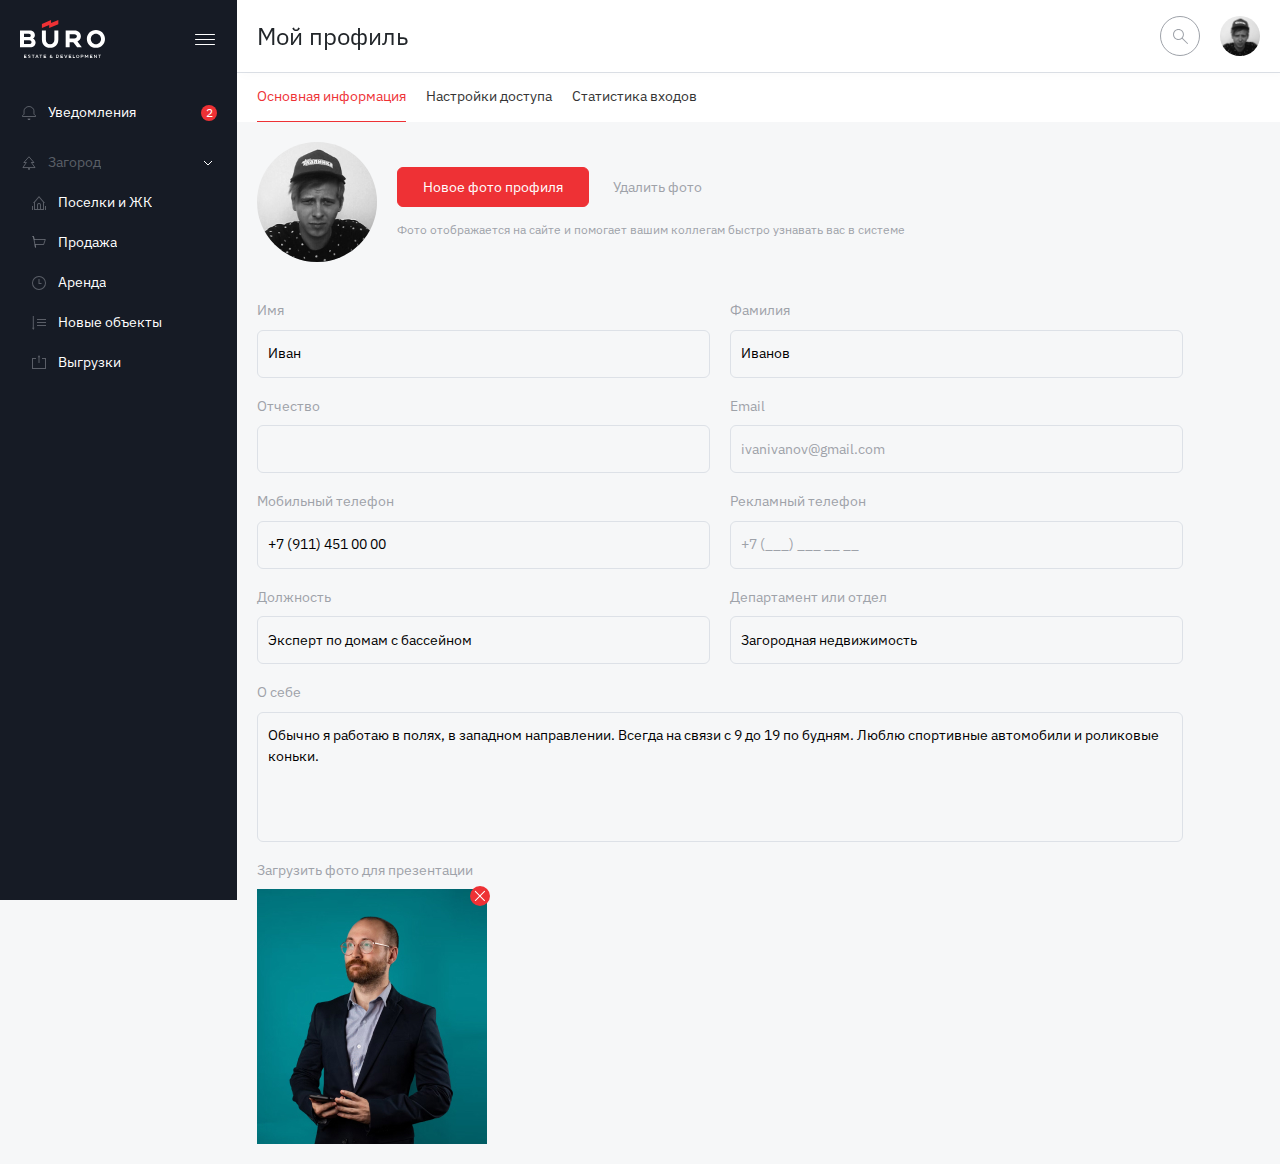
==== commit 4eeb7756: "fix: Improvements" ====
--- a/index.html
+++ b/index.html
@@ -47,7 +47,7 @@
 					<ul class="sidebar-nav__list">
 						<li class="sidebar-nav__item">
 							<div class="sidebar-nav__elem">
-								<a href="notifications.html" class="sidebar-nav__link">
+								<a href="notifications.html" class="sidebar-nav__link ">
 									<svg>
 										<use xlink:href="img/sprite.svg#icon-notification"></use>
 									</svg>
@@ -77,7 +77,7 @@
 										</a>
 									</li>
 									<li class="sidebar-nav__subitem">
-										<a href="#" class="sidebar-nav__link ">
+										<a href="sell.html" class="sidebar-nav__link ">
 											<svg>
 												<use xlink:href="img/sprite.svg#icon-basket"></use>
 											</svg>
@@ -209,8 +209,8 @@
 								</div>
 							</div>
 						</div>
-						<div class="c-user header__user">
-							<a href="#" class="c-user__img">
+						<div class="c-profile header__profile">
+							<a href="#" class="c-profile__img">
 								<img src="img/ava.jpg" alt="Image">
 							</a>
 						</div>
@@ -648,7 +648,7 @@
 					</div>
 				</div>
 			</div>
-			<footer class="footer apanel__footer">
+			<footer class="footer apanel__footer is--hidden">
 				<div class="footer__wrapper">
 					<h3 class="footer__title">Ваш пароль изменен</h3>
 					<a href="#" class="footer__hide">Скрыть</a>
--- a/css/app.min.css
+++ b/css/app.min.css
@@ -1 +1 @@
-body{position:relative;overflow-x:hidden;font-family:"IBM Plex Sans",sans-serif;font-size:14px;line-height:1.25;background:#f6f7f8}ul,ol,li{display:block;padding:0;margin:0;list-style:none}h1,h2,h3,h4,h5,h6{margin:0;font-weight:normal;line-height:1.25}p{margin:0}b,strong{font-weight:500}a{display:inline-block;color:#ee3135;text-decoration:none;-webkit-transition:all .25s ease-in-out;transition:all .25s ease-in-out}a:hover{text-decoration:none;color:#ee3135}a:active{color:#ee3135}input[type=number]{-moz-appearance:textfield}input[type=number]::-webkit-outer-spin-button,input[type=number]::-webkit-inner-spin-button{display:none;-webkit-appearance:none;appearance:none;margin:0}picture{display:block}img{max-width:100%}svg{-webkit-transition:all .25s ease-in-out;transition:all .25s ease-in-out}.btn{display:block;padding:16px 25px;width:-webkit-fit-content;width:-moz-fit-content;width:fit-content;font-size:14px;font-weight:normal;line-height:1;text-align:center;color:#fff;background:#ee3135;border:1px solid #ee3135;border-radius:6px;-webkit-transition:all .25s ease-in-out;transition:all .25s ease-in-out}.btn[disabled]{opacity:.5;pointer-events:none}.btn:focus{outline:none}.btn:hover{color:#fff}.btn--sm{padding:12px 25px}.btn--border{color:#ee3135;background:rgba(0,0,0,0)}.btn--border:hover{color:#ee3135}.btn--grey{color:#9ea2a9;background:rgba(0,0,0,0);border-color:rgba(0,0,0,0)}.btn--grey:hover{color:#9ea2a9}@media screen and (hover: hover){.btn:hover{color:#fff;background:#db181c;border-color:#db181c}.btn--border:hover{color:#fff;background:#ee3135;border-color:#ee3135}.btn--grey:hover{color:#161b25;background:#eff0f2;border-color:#eff0f2}}@media screen and (min-width: 768px){.btn>.mobile{display:none}}@media screen and (max-width: 767px){.btn>.desktop{display:none}}.btn-circle{display:-webkit-box;display:-ms-flexbox;display:flex;-webkit-box-align:center;-ms-flex-align:center;align-items:center;-webkit-box-pack:center;-ms-flex-pack:center;justify-content:center;padding:5.5px;min-width:30px;width:-webkit-fit-content;width:-moz-fit-content;width:fit-content;font-size:14px;font-weight:normal;color:#fff;background:#ee3135;border:1px solid #ee3135;border-radius:100px;-webkit-transition:all .25s ease-in-out;transition:all .25s ease-in-out}.btn-circle>svg{min-width:17px;width:17px;height:17px;color:#fff}.btn-circle[disabled]{opacity:.5;pointer-events:none}.btn-circle:focus{outline:none}.btn-circle:hover{color:#fff}@media screen and (hover: hover){.btn-circle:hover{color:#fff;background:#db181c;border-color:#db181c}}.input-field.is--error .input-field__input{border-color:#ee3135}.input-field.is--error .input-field__error{display:block}.input-field.is--done .input-field__input{border-color:#00a1ab}@media screen and (max-width: 767px){.input-field--row{display:-webkit-box;display:-ms-flexbox;display:flex;-webkit-box-align:center;-ms-flex-align:center;align-items:center;-ms-flex-wrap:wrap;flex-wrap:wrap}.input-field--row .input-field__label{margin:0;max-width:126px;min-width:126px}.input-field--row .input-field__inner{margin-left:10px;max-width:calc(100% - 126px - 10px);width:100%}.input-field--row .input-field__error{margin-left:136px}}.input-field__wrapper{display:-webkit-box;display:-ms-flexbox;display:flex;-webkit-box-pack:justify;-ms-flex-pack:justify;justify-content:space-between}.input-field__item{position:relative;z-index:1;width:calc(50% - 10px)}.input-field__item:nth-child(2n){margin-left:20px}.input-field__item:nth-child(2n)::before{content:"–";position:absolute;top:16px;left:-6px;z-index:1;-webkit-transform:translate(-100%, 0);-ms-transform:translate(-100%, 0);transform:translate(-100%, 0);display:block;width:-webkit-fit-content;width:-moz-fit-content;width:fit-content;font-size:14px;font-weight:normal}@media screen and (max-width: 767px){.input-field__item:nth-child(2n)::before{top:11px}}.input-field__label{display:block;margin:0 0 10px 0;width:-webkit-fit-content;width:-moz-fit-content;width:fit-content;font-size:14px;font-weight:normal;color:#9ea2a9}.input-field__help{display:block;width:-webkit-fit-content;width:-moz-fit-content;width:fit-content;font-size:12px;font-weight:normal;color:#9ea2a9}.input-field__help+.input-field__inner,.input-field__inner+.input-field__help{margin-top:5px}.input-field__inner{position:relative;z-index:1}.input-field__icon{position:absolute;top:50%;left:10px;z-index:1;-webkit-transform:translate(0, -50%);-ms-transform:translate(0, -50%);transform:translate(0, -50%);min-width:24px;width:24px;height:24px;color:#9ea2a9}.input-field__icon~.input-field__input{padding-left:44px}.input-field__prices{position:absolute;top:50%;right:2px;z-index:1;-webkit-transform:translate(0, -50%);-ms-transform:translate(0, -50%);transform:translate(0, -50%)}.input-field__prices~.input-field__input{padding-right:74px}.input-field__input,.input-field__textarea{-webkit-appearance:none;-moz-appearance:none;appearance:none;display:block;padding:12.5px 10px;width:100%;font-size:14px;font-weight:normal;line-height:1.5;background:rgba(0,0,0,0);border:1px solid #dde1e7;border-radius:6px;-webkit-transition:all .25s ease-in-out;transition:all .25s ease-in-out}.input-field__input::-webkit-input-placeholder, .input-field__textarea::-webkit-input-placeholder{color:#9ea2a9}.input-field__input::-moz-placeholder, .input-field__textarea::-moz-placeholder{color:#9ea2a9}.input-field__input:-ms-input-placeholder, .input-field__textarea:-ms-input-placeholder{color:#9ea2a9}.input-field__input::-ms-input-placeholder, .input-field__textarea::-ms-input-placeholder{color:#9ea2a9}.input-field__input::placeholder,.input-field__textarea::placeholder{color:#9ea2a9}.input-field__input:focus,.input-field__textarea:focus{outline:none;border-color:#9ea2a9}@media screen and (max-width: 767px){.input-field__input,.input-field__textarea{padding-top:8.5px;padding-bottom:8.5px}}.input-field__textarea{overflow:hidden;resize:none;min-height:130px}.input-field__visibility{position:absolute;top:50%;right:9px;z-index:1;-webkit-transform:translate(0, -50%);-ms-transform:translate(0, -50%);transform:translate(0, -50%);display:-webkit-box;display:-ms-flexbox;display:flex;-webkit-box-align:center;-ms-flex-align:center;align-items:center;-webkit-box-pack:center;-ms-flex-pack:center;justify-content:center;padding:0;min-width:20px;width:20px;height:20px;font-size:0;background:rgba(0,0,0,0);border:none;border-radius:0;-webkit-transition:all .25s ease-in-out;transition:all .25s ease-in-out}.input-field__visibility:focus{outline:none}.input-field__visibility.is--active .input-field__visibility-icon--default{opacity:0}.input-field__visibility.is--active .input-field__visibility-icon--active{opacity:1}.input-field__visibility-icon{position:absolute;top:50%;left:50%;-webkit-transform:translate(-50%, -50%);-ms-transform:translate(-50%, -50%);transform:translate(-50%, -50%);min-width:18px;width:18px;height:18px;color:#161b25}.input-field__visibility-icon--active{opacity:0}.input-field__cells{display:-webkit-box;display:-ms-flexbox;display:flex}.input-field__cell{position:relative;z-index:1;-webkit-box-flex:1;-ms-flex:1 1 auto;flex:1 1 auto;width:calc(16.666666666% - 10px)}.input-field__cell::before{content:"";display:block;padding-top:100%}.input-field__cell .input-field__input{position:absolute;top:0;right:0;bottom:0;left:0;z-index:1;text-align:center}.input-field__cell+.input-field__cell{margin-left:12px}.input-field__error{display:none;margin-top:2px;font-size:14px;font-weight:normal;color:#ee3135}.square-checkbox{display:-webkit-box;display:-ms-flexbox;display:flex;-webkit-box-align:center;-ms-flex-align:center;align-items:center;overflow:hidden;cursor:pointer}.square-checkbox__input{display:none}.square-checkbox__input:checked~.square-checkbox__group .square-checkbox__icon{background:#ee3135;border-color:#ee3135}.square-checkbox__input:checked~.square-checkbox__group .square-checkbox__icon::before{opacity:1}.square-checkbox__input[disabled]~.square-checkbox__group{opacity:.5;pointer-events:none}.square-checkbox__group{display:-webkit-box;display:-ms-flexbox;display:flex;-webkit-box-align:start;-ms-flex-align:start;align-items:flex-start;margin:0;cursor:pointer}@media screen and (hover: hover){.square-checkbox__group:hover .square-checkbox__icon{border-color:#ee3135}}.square-checkbox__icon{position:relative;display:block;overflow:hidden;margin-right:10px;min-width:20px;width:20px;height:20px;border:1px solid #dde1e7;border-radius:6px;-webkit-transition:all .25s ease-in-out;transition:all .25s ease-in-out}.square-checkbox__icon::before{content:"";position:absolute;top:50%;left:50%;z-index:1;-webkit-transform:translate(-50%, -50%);-ms-transform:translate(-50%, -50%);transform:translate(-50%, -50%);display:block;min-width:8px;width:8px;height:8px;opacity:0;background-image:url(../img/sprite.svg#icon-check-white);background-repeat:no-repeat;background-size:contain;background-position:center center;-webkit-transition:opacity .25s ease-in-out;transition:opacity .25s ease-in-out}.square-checkbox__title{display:block;margin:auto 0;font-size:14px;font-weight:normal;text-align:left;-webkit-transition:all .25s ease-in-out;transition:all .25s ease-in-out}.default-select{position:relative}.default-select .ss-main{width:100%;height:100%}.default-select .ss-main .ss-single-selected{padding:12.5px 12px 12.5px 10px;width:100%;height:100%;font-size:14px;font-weight:normal;line-height:1.5;color:#161b25;background:rgba(0,0,0,0);border:1px solid #dde1e7;border-radius:6px;-webkit-transition:all .15s ease;transition:all .15s ease}@media screen and (hover: hover){.default-select .ss-main .ss-single-selected:hover{border-color:#9ea2a9}}@media screen and (max-width: 767px){.default-select .ss-main .ss-single-selected{padding-top:8.5px;padding-bottom:8.5px}}.default-select .ss-main .ss-single-selected .placeholder .ss-disabled{color:#161b25}.default-select .ss-main .ss-single-selected .placeholder{display:block;overflow:hidden;max-width:100%;line-height:1.5;white-space:nowrap;text-overflow:ellipsis}.default-select .ss-main .ss-single-selected .ss-arrow{margin:2px 0 0 10px}.default-select .ss-main .ss-single-selected .ss-arrow span{padding:0;margin:0;min-width:12px;width:12px;height:12px;background-image:url(../img/sprite.svg#icon-caret-select);background-repeat:no-repeat;background-size:contain;background-position:center center;border:0;-webkit-transform:none;-ms-transform:none;transform:none;-webkit-transition:all .15s ease;transition:all .15s ease}.default-select .ss-main .ss-single-selected .ss-arrow span.arrow-up{-webkit-transform:translateY(-1px) rotate(180deg);-ms-transform:translateY(-1px) rotate(180deg);transform:translateY(-1px) rotate(180deg);margin:0}.default-select .ss-main .ss-single-selected .ss-arrow span.arrow-down{-webkit-transform:rotate(0);-ms-transform:rotate(0);transform:rotate(0)}.default-select .ss-main .ss-single-selected.ss-open-below{background:#fff;border-radius:6px 6px 0 0}@media screen and (hover: hover){.default-select .ss-main .ss-single-selected.ss-open-below:hover{border-color:#dde1e7}}.default-select .ss-main .ss-single-selected.ss-open-above{background:#fff;border-radius:0 0 6px 6px}@media screen and (hover: hover){.default-select .ss-main .ss-single-selected.ss-open-above:hover{border-color:#dde1e7}}.default-select .ss-main .ss-single-selected.ss-open-below+*{margin-top:0;border-top-color:rgba(0,0,0,0);border-radius:0 0 6px 6px}.default-select .ss-main .ss-single-selected.ss-open-above+*{-webkit-transform:scale(1) translateY(0);-ms-transform:scale(1) translateY(0);transform:scale(1) translateY(0);border-bottom-color:rgba(0,0,0,0);border-radius:6px 6px 0 0}.default-select .ss-content .ss-search{display:none}.default-select .ss-content{z-index:99 !important;overflow:hidden;margin:0;width:100%;color:#161b25;background:#fff;border:1px solid #dde1e7;border-radius:6px;-webkit-transition:all .15s ease;transition:all .15s ease}.default-select .ss-content .ss-list{padding:0;max-height:none}.default-select .ss-content .ss-list .ss-option{overflow:hidden;padding:9px 10px;max-width:100%;font-size:14px;font-weight:normal;line-height:1.5;text-overflow:ellipsis;white-space:nowrap;color:#161b25;cursor:pointer;-webkit-transition:all .15s ease;transition:all .15s ease}.default-select .ss-content .ss-list .ss-option.ss-disabled:not(.ss-option-selected){display:none}.default-select .ss-option:first-child.ss-disabled.ss-option-selected{display:none}.default-select .ss-content .ss-list .ss-option.ss-disabled{display:none}.default-select .ss-content .ss-list .ss-option:hover,.default-select .ss-content .ss-list .ss-option.ss-highlighted{color:#161b25;background:rgba(221,225,231,.5)}.default-select .ss-arrow .arrow-down{width:auto;height:auto;background:none}.photo-upload-user__wrapper{display:-webkit-box;display:-ms-flexbox;display:flex;-webkit-box-align:center;-ms-flex-align:center;align-items:center}.photo-upload-user__img{position:relative;z-index:1;display:block;overflow:hidden;min-width:120px;width:120px;height:120px;background:#dde1e7;border-radius:50%}.photo-upload-user__img::before{content:"";position:absolute;left:50%;bottom:0;-webkit-transform:translate(-50%, 0);-ms-transform:translate(-50%, 0);transform:translate(-50%, 0);z-index:-1;display:block;width:87px;height:100px;opacity:.8;background-image:url(../img/ava-plug.svg);background-repeat:no-repeat;background-size:contain;background-position:center center}.photo-upload-user__img img{display:block;width:100%;height:100%;-o-object-fit:cover;object-fit:cover}@media screen and (max-width: 767px){.photo-upload-user__img{min-width:90px;width:90px;height:90px}.photo-upload-user__img::before{width:65px;height:75px}}.photo-upload-user__img+.photo-upload-user__body{margin-left:20px}@media screen and (max-width: 767px){.photo-upload-user__img+.photo-upload-user__body{margin-left:10px}}.photo-upload-user__body{max-width:550px;width:100%}.photo-upload-user__inner{display:-webkit-box;display:-ms-flexbox;display:flex;-webkit-box-align:center;-ms-flex-align:center;align-items:center;width:-webkit-fit-content;width:-moz-fit-content;width:fit-content}@media screen and (max-width: 374px){.photo-upload-user__inner{-webkit-box-orient:vertical;-webkit-box-direction:normal;-ms-flex-direction:column;flex-direction:column;-webkit-box-align:start;-ms-flex-align:start;align-items:flex-start}}.photo-upload-user__label{width:-webkit-fit-content;width:-moz-fit-content;width:fit-content;cursor:pointer}@media screen and (max-width: 374px){.photo-upload-user__label{width:100%}}.photo-upload-user__label+.photo-upload-user__delete{margin-left:10px}@media screen and (max-width: 374px){.photo-upload-user__label+.photo-upload-user__delete{margin-top:5px;margin-left:0}}.photo-upload-user__input{display:none}@media screen and (max-width: 767px){.photo-upload-user__btn{padding:12px 16px}}.photo-upload-user__delete{display:-webkit-box;display:-ms-flexbox;display:flex;-webkit-box-align:center;-ms-flex-align:center;align-items:center;-webkit-box-pack:center;-ms-flex-pack:center;justify-content:center;padding:8.5px 12.5px;font-size:14px;font-weight:normal;line-height:1.5;color:#9ea2a9;background:rgba(0,0,0,0);border:1px solid rgba(0,0,0,0);border-radius:6px;-webkit-transition:all .25s ease-in-out;transition:all .25s ease-in-out}.photo-upload-user__delete>svg{min-width:12px;width:12px;height:12px;color:#9ea2a9}.photo-upload-user__delete:focus{outline:none}.photo-upload-user__delete[disabled]{opacity:.5;pointer-events:none}@media screen and (hover: hover){.photo-upload-user__delete:hover{color:#161b25;background:#eff0f2}}@media screen and (min-width: 768px){.photo-upload-user__delete>svg{display:none}}@media screen and (max-width: 767px){.photo-upload-user__delete{padding:13px 18px;border-color:#ee3135}.photo-upload-user__delete>span{display:none}.photo-upload-user__delete>svg{color:#ee3135}}.photo-upload-user__help{display:block;margin-top:15px;width:-webkit-fit-content;width:-moz-fit-content;width:fit-content;font-size:12px;font-weight:normal;color:#9ea2a9}@media screen and (max-width: 767px){.photo-upload-user__help{margin-top:5px;font-size:10px}}.photo-upload-big__title{display:block;margin:0 0 10px 0;width:-webkit-fit-content;width:-moz-fit-content;width:fit-content;font-size:14px;font-weight:normal;color:#9ea2a9}.photo-upload-big__label{position:relative;z-index:1;display:-webkit-box;display:-ms-flexbox;display:flex;-webkit-box-orient:vertical;-webkit-box-direction:normal;-ms-flex-direction:column;flex-direction:column;-webkit-box-pack:center;-ms-flex-pack:center;justify-content:center;-webkit-box-align:center;-ms-flex-align:center;align-items:center;margin:0;min-width:82px;width:82px;height:80px;text-align:center;border:1px dashed #dde1e7;border-radius:6px;-webkit-transition:all .25s ease-in-out;transition:all .25s ease-in-out;cursor:pointer}.photo-upload-big__label.is--hidden{display:none}@media screen and (hover: hover){.photo-upload-big__label:hover{border-color:#ee3135}.photo-upload-big__label:hover .photo-upload-big__icon{color:#ee3135}}.photo-upload-big__input{display:none}.photo-upload-big__icon{min-width:26px;width:26px;height:26px;color:#9ea2a9}.photo-upload-big__uploaded{position:relative;z-index:1;display:block;min-width:230px;width:230px;height:255px}.photo-upload-big__uploaded.is--hidden{display:none}.photo-upload-big__img{display:block;overflow:hidden;width:100%;height:100%}.photo-upload-big__img img{display:block;width:100%;height:100%;-o-object-fit:cover;object-fit:cover}.photo-upload-big__delete{position:absolute;top:-3px;right:-3px;z-index:10;display:-webkit-box;display:-ms-flexbox;display:flex;-webkit-box-align:center;-ms-flex-align:center;align-items:center;-webkit-box-pack:center;-ms-flex-pack:center;justify-content:center;padding:0;min-width:20px;width:20px;height:20px;font-size:0;background:rgba(0,0,0,0);border:none;border-radius:0}.photo-upload-big__delete:focus{outline:none}@media screen and (hover: hover){.photo-upload-big__delete:hover>svg{color:#db181c}}.photo-upload-big__delete-icon{min-width:20px;width:20px;height:20px;color:#ee3135}.photo-upload__label{position:relative;z-index:1;display:-webkit-box;display:-ms-flexbox;display:flex;-webkit-box-orient:vertical;-webkit-box-direction:normal;-ms-flex-direction:column;flex-direction:column;-webkit-box-pack:center;-ms-flex-pack:center;justify-content:center;-webkit-box-align:center;-ms-flex-align:center;align-items:center;margin:0;min-width:80px;width:80px;height:80px;text-align:center;border:1px dashed #dde1e7;border-radius:6px;-webkit-transition:all .25s ease-in-out;transition:all .25s ease-in-out;cursor:pointer}.photo-upload__label.is--hidden{display:none}@media screen and (hover: hover){.photo-upload__label:hover{border-color:#ee3135}.photo-upload__label:hover .photo-upload__icon{color:#ee3135}}@media screen and (max-width: 767px){.photo-upload__label{min-width:70px;width:70px;height:70px}}.photo-upload__input{display:none}.photo-upload__icon{min-width:26px;width:26px;height:26px;color:#9ea2a9}.photo-upload__uploaded{position:relative;z-index:1;display:block;min-width:80px;width:80px;height:80px}.photo-upload__uploaded.is--hidden{display:none}@media screen and (max-width: 767px){.photo-upload__uploaded{min-width:70px;width:70px;height:70px}}.photo-upload__img{display:block;overflow:hidden;width:100%;height:100%;border-radius:6px}.photo-upload__img img{display:block;width:100%;height:100%;-o-object-fit:cover;object-fit:cover}.photo-upload__delete{position:absolute;top:-2px;right:-2px;z-index:10;display:-webkit-box;display:-ms-flexbox;display:flex;-webkit-box-align:center;-ms-flex-align:center;align-items:center;-webkit-box-pack:center;-ms-flex-pack:center;justify-content:center;padding:0;min-width:20px;width:20px;height:20px;font-size:0;background:rgba(0,0,0,0);border:none;border-radius:0}.photo-upload__delete:focus{outline:none}@media screen and (hover: hover){.photo-upload__delete:hover>svg{color:#db181c}}.photo-upload__delete-icon{min-width:20px;width:20px;height:20px;color:#ee3135}.c-user__img{display:block;overflow:hidden;min-width:40px;width:40px;height:40px;border-radius:50%}.c-user__img img{display:block;width:100%;height:100%;-o-object-fit:cover;object-fit:cover}.c-search{position:relative;z-index:50}.c-search.is--active .c-search__dropdown{display:block}.c-search__trigger{display:-webkit-box;display:-ms-flexbox;display:flex;-webkit-box-align:center;-ms-flex-align:center;align-items:center;-webkit-box-pack:center;-ms-flex-pack:center;justify-content:center;padding:0;min-width:40px;width:40px;height:40px;font-size:0;background:rgba(0,0,0,0);border:1px solid #9ea2a9;border-radius:50%;-webkit-transition:all .25s ease-in-out;transition:all .25s ease-in-out}.c-search__trigger>svg{min-width:15px;width:15px;height:15px;color:#9ea2a9}.c-search__dropdown{position:absolute;top:0;right:0;z-index:1;display:none;width:630px}@media screen and (max-width: 767px){.c-search__dropdown{width:calc(100vw - 40px)}}.c-search__form{position:relative;z-index:1;width:100%}.c-search__icon{position:absolute;top:50%;left:22px;z-index:1;-webkit-transform:translate(0, -50%);-ms-transform:translate(0, -50%);transform:translate(0, -50%);min-width:15px;width:15px;height:15px;color:#9ea2a9}.c-search__input{-webkit-appearance:none;-moz-appearance:none;appearance:none;display:block;padding:8.5px 50px 8.5px 50px;width:100%;font-size:14px;font-weight:normal;line-height:1.5;background:#fff;border:1px solid #dde1e7;border-radius:50px;-webkit-transition:all .25s ease-in-out;transition:all .25s ease-in-out}.c-search__input::-webkit-input-placeholder{color:#9ea2a9}.c-search__input::-moz-placeholder{color:#9ea2a9}.c-search__input:-ms-input-placeholder{color:#9ea2a9}.c-search__input::-ms-input-placeholder{color:#9ea2a9}.c-search__input::placeholder{color:#9ea2a9}.c-search__input:focus{outline:none;border-color:#00a1ab}.c-search__close{position:absolute;top:50%;right:0;z-index:1;-webkit-transform:translate(0, -50%);-ms-transform:translate(0, -50%);transform:translate(0, -50%);display:-webkit-box;display:-ms-flexbox;display:flex;-webkit-box-align:center;-ms-flex-align:center;align-items:center;-webkit-box-pack:center;-ms-flex-pack:center;justify-content:center;padding:0;min-width:40px;width:40px;height:40px;font-size:0;background:rgba(0,0,0,0);border:none;border-radius:0;-webkit-transition:all .25s ease-in-out;transition:all .25s ease-in-out}.c-search__close>svg{min-width:15px;width:15px;height:15px;color:#9ea2a9}.c-search__close:focus{outline:none}@media screen and (hover: hover){.c-search__close:hover>svg{color:#db181c}}.c-search__results{display:none;margin-top:10px;overflow:hidden;background:#fff;border:1px solid #dde1e7;border-radius:10px;-webkit-box-shadow:0px 10px 20px 0px rgba(22,27,37,.02);box-shadow:0px 10px 20px 0px rgba(22,27,37,.02)}.c-search__results.is--active{display:block}.c-search__wrap+.c-search__wrap{margin-top:20px}.c-search__top{padding:10px;width:100%;border-bottom:1px solid #dde1e7}.c-search__wrapper{padding:10px 20px;max-width:353px;width:100%}.c-search__link{display:block;width:-webkit-fit-content;width:-moz-fit-content;width:fit-content;font-size:14px;font-weight:normal}.c-search__item{display:-webkit-box;display:-ms-flexbox;display:flex;-webkit-box-align:center;-ms-flex-align:center;align-items:center}.c-search__item+.c-search__item{margin-top:10px}.c-search__img{display:block;overflow:hidden;min-width:100px;width:100px;height:64px;border-radius:6px}.c-search__img img{display:block;width:100%;height:100%;-o-object-fit:cover;object-fit:cover}.c-search__img+.c-search__body{margin-left:12px;max-width:calc(100% - 100px - 12px)}.c-search__body{width:100%}.c-search__name{display:block;width:-webkit-fit-content;width:-moz-fit-content;width:fit-content;font-size:14px;font-weight:normal;color:#161b25}.c-search__help{display:block;margin-top:5px;width:-webkit-fit-content;width:-moz-fit-content;width:fit-content;font-size:12px;font-weight:normal;color:#9ea2a9}.c-prices__wrapper{display:-webkit-box;display:-ms-flexbox;display:flex;-ms-flex-wrap:wrap;flex-wrap:wrap}.c-prices__item{position:relative;z-index:1}.c-prices__input{display:none}.c-prices__input:checked~.c-prices__label{color:#ee3135}.c-prices__label{display:-webkit-box;display:-ms-flexbox;display:flex;-webkit-box-align:center;-ms-flex-align:center;align-items:center;-webkit-box-pack:center;-ms-flex-pack:center;justify-content:center;min-width:30px;width:30px;height:30px;font-size:14px;font-weight:normal;text-align:center;color:rgba(158,162,169,.5);-webkit-transition:all .25s ease-in-out;transition:all .25s ease-in-out;cursor:pointer}@media screen and (max-width: 767px){.c-prices__label{min-width:24px;width:24px;height:24px}}.c-categories--lg .c-categories__list{margin-right:-20px;margin-bottom:-20px}@media screen and (max-width: 767px){.c-categories--lg .c-categories__list{margin-right:-10px;margin-bottom:-10px}}.c-categories--lg .c-categories__item{margin-right:20px;margin-bottom:20px}@media screen and (max-width: 767px){.c-categories--lg .c-categories__item{margin-right:10px;margin-bottom:10px}}.c-categories--lg .c-categories__elem{padding:10px 40px}@media screen and (max-width: 767px){.c-categories--lg .c-categories__elem{padding:5px 35px}}.c-categories__list{display:-webkit-box;display:-ms-flexbox;display:flex;-ms-flex-wrap:wrap;flex-wrap:wrap;margin-right:-10px;margin-bottom:-10px}@media screen and (max-width: 767px){.c-categories__list{margin-right:-5px;margin-bottom:-5px}}.c-categories__item{margin-right:10px;margin-bottom:10px}@media screen and (max-width: 767px){.c-categories__item{margin-right:5px;margin-bottom:5px}}.c-categories__elem{display:block;padding:10px 20px;width:-webkit-fit-content;width:-moz-fit-content;width:fit-content;font-size:14px;font-weight:normal;text-align:center;background:rgba(0,161,171,.06);border:none;border-radius:100px;-webkit-transition:all .25s ease-in-out;transition:all .25s ease-in-out}.c-categories__elem:focus{outline:none}@media screen and (max-width: 767px){.c-categories__elem{padding:5px 10px;width:100%}}.c-price-history{position:relative;z-index:50}.c-price-history.is--active .c-price-history__dropdown{visibility:visible;opacity:1;-webkit-transform:scale(1) translateX(-50%) translateY(0);-ms-transform:scale(1) translateX(-50%) translateY(0);transform:scale(1) translateX(-50%) translateY(0);pointer-events:all}@media screen and (max-width: 767px){.c-price-history.is--active .c-price-history__dropdown{-webkit-transform:scale(1) translateY(0);-ms-transform:scale(1) translateY(0);transform:scale(1) translateY(0)}}.c-price-history__trigger{position:relative;z-index:1;display:-webkit-box;display:-ms-flexbox;display:flex;-webkit-box-align:center;-ms-flex-align:center;align-items:center;-webkit-box-pack:center;-ms-flex-pack:center;justify-content:center;padding:0;min-width:19px;width:19px;height:22px;font-size:0;background:rgba(0,0,0,0);border:none;border-radius:0;-webkit-transition:all .25s ease-in-out;transition:all .25s ease-in-out}.c-price-history__trigger>svg{min-width:19px;width:19px;height:22px}.c-price-history__trigger:focus{outline:none}.c-price-history__dropdown{position:absolute;top:calc(100% + 16px);left:50%;z-index:100;-webkit-transform:scale(0.99) translateX(-50%) translateY(-0.7em);-ms-transform:scale(0.99) translateX(-50%) translateY(-0.7em);transform:scale(0.99) translateX(-50%) translateY(-0.7em);display:block;visibility:hidden;opacity:0;-webkit-transform-origin:top;-ms-transform-origin:top;transform-origin:top;padding:12px 20px;min-width:310px;width:310px;background:#fff;border:1px solid #dde1e7;border-radius:6px;-webkit-box-shadow:0px 10px 20px 0px rgba(22,27,37,.02);box-shadow:0px 10px 20px 0px rgba(22,27,37,.02);-webkit-transition-timing-function:cubic-bezier(0.16, 1, 0.3, 1);transition-timing-function:cubic-bezier(0.16, 1, 0.3, 1);-webkit-transition-duration:500ms;transition-duration:500ms;-webkit-transition-property:opacity,-webkit-transform;transition-property:opacity,-webkit-transform;transition-property:opacity,transform;transition-property:opacity,transform,-webkit-transform;pointer-events:none;will-change:opacity,transform}.c-price-history__dropdown::before{content:"";position:absolute;top:2px;left:50%;z-index:-1;-webkit-transform:translate(-50%, -100%);-ms-transform:translate(-50%, -100%);transform:translate(-50%, -100%);display:block;width:36px;height:15.6px;background-image:url(../img/icon-triangle.svg);background-repeat:no-repeat;background-size:contain;background-position:center bottom}@media screen and (max-width: 767px){.c-price-history__dropdown{top:calc(100% + 12px);right:0;left:auto;-webkit-transform:scale(0.99) translateY(-0.7em);-ms-transform:scale(0.99) translateY(-0.7em);transform:scale(0.99) translateY(-0.7em);min-width:auto;width:calc(100vw - 40px)}.c-price-history__dropdown::before{display:none}}.c-price-history__top{margin-bottom:12px;text-align:center}.c-price-history__title{display:block;font-size:14px;font-weight:normal}.c-price-history__inner{display:-webkit-box;display:-ms-flexbox;display:flex;-webkit-box-align:center;-ms-flex-align:center;align-items:center;-webkit-box-pack:justify;-ms-flex-pack:justify;justify-content:space-between}.c-price-history__inner+.c-price-history__inner{margin-top:5px}.c-price-history__item{width:-webkit-fit-content;width:-moz-fit-content;width:fit-content}.c-price-history__item:first-child{max-width:96px}.c-price-history__item:nth-child(2),.c-price-history__item:last-child{margin-left:5px;max-width:76px;min-width:76px}.c-price-history__elem{position:relative;z-index:1;display:block;overflow:hidden;max-width:100%;width:-webkit-fit-content;width:-moz-fit-content;width:fit-content;font-size:12px;font-weight:normal;text-overflow:ellipsis;white-space:nowrap}.c-price-history__elem--green{padding-left:7px;color:#00a1ab}.c-price-history__elem--green::before{content:"";position:absolute;top:50%;left:0;z-index:1;-webkit-transform:translate(0, -50%);-ms-transform:translate(0, -50%);transform:translate(0, -50%);display:block;min-width:5px;width:5px;height:5px;background-image:url(../img/sprite.svg#icon-caret-green);background-repeat:no-repeat;background-size:contain;background-position:center center}.c-price-history__elem--red{padding-left:7px;color:#ee3135}.c-price-history__elem--red::before{content:"";position:absolute;top:50%;left:0;z-index:1;-webkit-transform:translate(0, -50%);-ms-transform:translate(0, -50%);transform:translate(0, -50%);display:block;min-width:5px;width:5px;height:5px;background-image:url(../img/sprite.svg#icon-caret-red);background-repeat:no-repeat;background-size:contain;background-position:center center}.c-user{display:-webkit-box;display:-ms-flexbox;display:flex;-webkit-box-align:center;-ms-flex-align:center;align-items:center;width:-webkit-fit-content;width:-moz-fit-content;width:fit-content}.c-user__img{display:block;overflow:hidden;min-width:30px;width:30px;height:30px;border-radius:50%}.c-user__img img{display:block;width:100%;height:100%;-o-object-fit:cover;object-fit:cover}.c-user__img+.c-user__name{margin-left:6px}.c-user__name{display:block;width:-webkit-fit-content;width:-moz-fit-content;width:fit-content;font-size:14px;font-weight:normal}.pagination__list{display:-webkit-box;display:-ms-flexbox;display:flex;-webkit-box-align:center;-ms-flex-align:center;align-items:center;-webkit-box-pack:center;-ms-flex-pack:center;justify-content:center;width:-webkit-fit-content;width:-moz-fit-content;width:fit-content}@media screen and (max-width: 767px){.pagination__list{margin-right:auto;margin-left:auto}}.pagination__item.is--active .pagination__btn{color:#fff;background:#ee3135;border-color:#ee3135}.pagination__item.is--active .pagination__btn>svg{color:#fff}.pagination__item.is--hidden{display:none}@media screen and (max-width: 767px){.pagination__item.is--mobile-hidden{display:none}}.pagination__btn{position:relative;z-index:1;display:-webkit-box;display:-ms-flexbox;display:flex;-webkit-box-align:center;-ms-flex-align:center;align-items:center;-webkit-box-pack:center;-ms-flex-pack:center;justify-content:center;padding:0;min-width:30px;width:30px;height:30px;font-size:14px;font-weight:normal;line-height:1.5;text-align:center;color:#ee3135;background:rgba(0,0,0,0);border:1px solid rgba(0,0,0,0);border-radius:50%;-webkit-transition:all .25s ease-in-out;transition:all .25s ease-in-out}.pagination__btn>svg{min-width:12px;width:12px;height:12px;color:#ee3135}.pagination__btn:hover{color:#ee3135}.pagination__btn:focus{outline:none}.pagination__btn[disabled]{pointer-events:none}@media screen and (hover: hover){.pagination__btn:hover{border-color:#ee3135}}.tabs__list{display:-webkit-box;display:-ms-flexbox;display:flex;-webkit-box-align:center;-ms-flex-align:center;align-items:center;width:-webkit-fit-content;width:-moz-fit-content;width:fit-content}.tabs__item.is--active .tabs__tab{color:#ee3135;border-color:#ee3135}.tabs__item+.tabs__item{margin-left:20px}.tabs__tab{display:-webkit-box;display:-ms-flexbox;display:flex;-webkit-box-align:center;-ms-flex-align:center;align-items:center;padding:15px 0;width:-webkit-fit-content;width:-moz-fit-content;width:fit-content;font-size:14px;font-weight:normal;white-space:nowrap;text-align:center;color:#333;background:rgba(0,0,0,0);border:none;border-bottom:1px solid rgba(0,0,0,0);border-radius:0;-webkit-transition:all .25s ease-in-out;transition:all .25s ease-in-out}.tabs__tab>span{display:-webkit-box;display:-ms-flexbox;display:flex;-webkit-box-align:center;-ms-flex-align:center;align-items:center;-webkit-box-pack:center;-ms-flex-pack:center;justify-content:center;margin-left:5px;padding:0 5px;min-width:18px;width:-webkit-fit-content;width:-moz-fit-content;width:fit-content;height:18px;font-size:12px;font-weight:normal;text-align:center;color:#161b25;background:#eff0f2;border-radius:10px}@media screen and (hover: hover){.tabs__tab:hover{color:#ee3135}}.tabs__wrapper{display:none}.tabs__wrapper.is--active{display:block}.sidebar{position:fixed;top:0;left:0;bottom:0;z-index:100;display:block;overflow-x:hidden;overflow-y:auto;padding:20px 0;min-height:100dvh;max-height:100dvh;width:237px;background:#161b25;-webkit-transition:all .25s ease-in-out;transition:all .25s ease-in-out}@media screen and (min-width: 1024px){.sidebar.is--short{width:80px}.sidebar.is--short .sidebar__logotype{opacity:0;pointer-events:none}.sidebar.is--short .sidebar__hamburger{-webkit-transform:translate(-80px, 0);-ms-transform:translate(-80px, 0);transform:translate(-80px, 0)}.sidebar.is--short .sidebar-nav__link>svg+span{display:none}}@media screen and (max-width: 1023px){.sidebar{-webkit-transform:translate(-104%, 0);-ms-transform:translate(-104%, 0);transform:translate(-104%, 0);opacity:0;visibility:hidden;pointer-events:none}.sidebar.is--active{-webkit-transform:translate(0, 0);-ms-transform:translate(0, 0);transform:translate(0, 0);opacity:1;visibility:visible;pointer-events:auto}}.sidebar__top{display:-webkit-box;display:-ms-flexbox;display:flex;-webkit-box-align:center;-ms-flex-align:center;align-items:center;-webkit-box-pack:justify;-ms-flex-pack:justify;justify-content:space-between;margin-bottom:40px;padding:0 20px}.sidebar__logotype{display:block;overflow:hidden;min-width:85px;width:85px;height:38px}.sidebar__logotype img{display:block;width:100%;height:100%;-o-object-fit:contain;object-fit:contain}.sidebar__hamburger{position:relative;z-index:1;display:block;overflow:hidden;padding:0;min-width:24px;width:24px;height:24px;font-size:0;background:rgba(0,0,0,0);border:none;border-radius:0;cursor:pointer;-webkit-transition:all .25s ease-in-out;transition:all .25s ease-in-out}@media screen and (hover: hover){.sidebar__hamburger:hover .sidebar__hamburger-inner{background:#db181c}}@media screen and (max-width: 1023px){.sidebar__hamburger{display:none}}.sidebar__hamburger-inner{position:absolute;left:2px;z-index:1;display:block;width:20px;height:1px;background:#fff;border-radius:2px;-webkit-transition:all .25s ease-in-out;transition:all .25s ease-in-out}.sidebar__hamburger-inner:first-child{top:7px}.sidebar__hamburger-inner:nth-child(2){top:12px}.sidebar__hamburger-inner:last-child{top:17px}.sidebar__trigger{position:relative;z-index:1;display:block;overflow:hidden;margin-left:10px;padding:0;min-width:24px;width:24px;height:24px;font-size:0;background:rgba(0,0,0,0);border:none;border-radius:0;-webkit-transition:all .25s ease-in-out;transition:all .25s ease-in-out}@media screen and (min-width: 1024px){.sidebar__trigger{display:none}}.sidebar__trigger-inner{position:absolute;left:2px;z-index:1;display:block;width:20px;height:1px;background:#fff;border-radius:2px;-webkit-transition:all .25s ease-in-out;transition:all .25s ease-in-out}.sidebar__trigger-inner:first-child{top:12px;-webkit-transform:rotate(45deg);-ms-transform:rotate(45deg);transform:rotate(45deg)}.sidebar__trigger-inner:last-child{top:12px;-webkit-transform:rotate(-45deg);-ms-transform:rotate(-45deg);transform:rotate(-45deg)}.sidebar-nav__sublist{display:none;margin-top:10px}.sidebar-nav__item+.sidebar-nav__item{margin-top:20px}.sidebar-nav__subitem .sidebar-nav__link{padding:6px 30px}.sidebar-nav__subitem+.sidebar-nav__subitem{margin-top:10px}.sidebar-nav__elem.is--open>.sidebar-nav__link{color:#9ea2a9}.sidebar-nav__elem.is--open>.sidebar-nav__link:hover{color:#9ea2a9}.sidebar-nav__elem.is--open>.sidebar-nav__link>span+svg{-webkit-transform:rotate(90deg);-ms-transform:rotate(90deg);transform:rotate(90deg)}.sidebar-nav__elem.is--open .sidebar-nav__sublist{display:block}.sidebar-nav__link{display:-webkit-box;display:-ms-flexbox;display:flex;-webkit-box-align:center;-ms-flex-align:center;align-items:center;overflow:hidden;padding:6px 20px;max-width:100%;width:100%;font-size:14px;font-weight:normal;color:#fff}.sidebar-nav__link>svg{min-width:18px;width:18px;height:18px;color:rgba(158,162,169,.5)}.sidebar-nav__link>span{display:block}.sidebar-nav__link>*+*{margin-left:10px}.sidebar-nav__link>svg+span{display:block;overflow:hidden;text-overflow:ellipsis;white-space:nowrap}.sidebar-nav__link>span+span,.sidebar-nav__link>span+svg{margin-left:auto}.sidebar-nav__link>span+svg{color:#fff}.sidebar-nav__link>span+span{min-width:16px;width:16px;height:16px;font-size:12px;text-align:center;color:#fff;background:#ee3135;border-radius:50%}.sidebar-nav__link:hover{color:#fff}.sidebar-nav__link.is--active{color:#ee3135;background:rgba(158,162,169,.05)}@media screen and (hover: hover){.sidebar-nav__link:hover{background:rgba(158,162,169,.05)}}.header{background:#fff;-webkit-box-shadow:4px 4px 10px rgba(22,27,37,.02);box-shadow:4px 4px 10px rgba(22,27,37,.02)}.header__wrapper{display:-webkit-box;display:-ms-flexbox;display:flex;-webkit-box-align:center;-ms-flex-align:center;align-items:center;-webkit-box-pack:justify;-ms-flex-pack:justify;justify-content:space-between;padding:16px 20px;width:100%}.header__heading{display:block;width:-webkit-fit-content;width:-moz-fit-content;width:fit-content;font-size:24px;font-weight:normal}@media screen and (max-width: 767px){.header__heading{font-size:18px}}.header__inner{display:-webkit-box;display:-ms-flexbox;display:flex;-webkit-box-align:center;-ms-flex-align:center;align-items:center;width:-webkit-fit-content;width:-moz-fit-content;width:fit-content}.header__inner+.header__inner{margin-left:20px}@media screen and (max-width: 767px){.header__inner+.header__inner{margin-left:10px}}.header__user{margin-left:20px}@media screen and (max-width: 767px){.header__user{margin-left:10px}}.hamburger{position:relative;z-index:1;display:block;overflow:hidden;margin-right:10px;padding:0;min-width:24px;width:24px;height:24px;font-size:0;background:rgba(0,0,0,0);border:none;border-radius:0;-webkit-transition:all .25s ease-in-out;transition:all .25s ease-in-out}@media screen and (min-width: 1024px){.hamburger{display:none}}.hamburger__inner{position:absolute;left:2px;z-index:1;display:block;width:20px;height:1px;background:#161b25;border-radius:2px;-webkit-transition:all .25s ease-in-out;transition:all .25s ease-in-out}.hamburger__inner:first-child{top:7px}.hamburger__inner:nth-child(2){top:12px}.hamburger__inner:last-child{top:17px}.footer{position:relative;z-index:1;display:-webkit-box;display:-ms-flexbox;display:flex;-webkit-box-align:center;-ms-flex-align:center;align-items:center;padding:10px 20px;min-height:60px;background:#fff}.footer.is--hidden{display:none}@media screen and (max-width: 767px){.footer{padding:8px 20px;min-height:40px}}.footer__wrapper{display:-webkit-box;display:-ms-flexbox;display:flex;-webkit-box-align:center;-ms-flex-align:center;align-items:center;-webkit-box-pack:justify;-ms-flex-pack:justify;justify-content:space-between;margin:auto 0;width:100%}.footer__title{display:block;width:-webkit-fit-content;width:-moz-fit-content;width:fit-content;font-size:14px;font-weight:normal}.footer__hide{display:block;width:-webkit-fit-content;width:-moz-fit-content;width:fit-content;font-size:14px;font-weight:normal;color:#9ea2a9}.footer__controls{display:-webkit-box;display:-ms-flexbox;display:flex;-webkit-box-align:center;-ms-flex-align:center;align-items:center}@media screen and (max-width: 767px){.footer__controls{-ms-flex-wrap:wrap;flex-wrap:wrap;width:100%}}@media screen and (max-width: 767px){.footer__control{padding:4px 6px;width:calc(50% - 7.5px)}.footer__control:nth-child(2n){margin-left:15px}.footer__control:nth-child(n+3){margin-top:15px}}@media screen and (min-width: 768px){.footer__control+.footer__control{margin-left:20px}}.modal{position:fixed;top:0;right:0;bottom:0;left:0;z-index:1100;overflow-x:hidden;overflow-y:auto;width:100%;height:100%;max-height:100dvh;color:#161b25;background:rgba(0,0,0,.8);visibility:hidden;opacity:0;pointer-events:none;-webkit-transition:all .15s ease;transition:all .15s ease}.modal.is--active{visibility:visible;opacity:1;pointer-events:all}.modal.is--active .modal__wrap{-webkit-transform:scale(1) translate(0, 0);-ms-transform:scale(1) translate(0, 0);transform:scale(1) translate(0, 0);opacity:1}.modal__wrap{position:relative;z-index:2;-webkit-transform:scale(0.9) translate(0, 10%);-ms-transform:scale(0.9) translate(0, 10%);transform:scale(0.9) translate(0, 10%);-webkit-transform-origin:center top;-ms-transform-origin:center top;transform-origin:center top;display:-webkit-box;display:-ms-flexbox;display:flex;-webkit-box-align:center;-ms-flex-align:center;align-items:center;-webkit-box-pack:center;-ms-flex-pack:center;justify-content:center;margin:20px auto;padding:0 20px;min-height:calc(100dvh - 40px);max-width:646px;width:100%;opacity:0;-webkit-transition:all .15s ease;transition:all .15s ease}.modal__wrap--lg{max-width:1006px}@media screen and (max-width: 575px){.modal__wrap{margin:0;padding:0;min-height:100dvh;max-width:100%}}.modal__wrapper{position:relative;z-index:1;width:100%;background:#fff;border-radius:6px}@media screen and (max-width: 767px){.modal__wrapper{border-radius:0}}.modal__top{position:relative;z-index:1;padding:20px 60px 20px 20px;border-bottom:1px solid #dde1e7}@media screen and (max-width: 767px){.modal__top{padding:25px 60px 25px 20px}}.modal__heading{display:block;width:-webkit-fit-content;width:-moz-fit-content;width:fit-content;font-size:24px;font-weight:normal}@media screen and (max-width: 767px){.modal__heading{font-size:18px}}.modal__close-btn{position:absolute;top:0;right:0;z-index:10;display:-webkit-box;display:-ms-flexbox;display:flex;-webkit-box-align:center;-ms-flex-align:center;align-items:center;-webkit-box-pack:center;-ms-flex-pack:center;justify-content:center;padding:0;min-width:40px;width:40px;height:40px;font-size:0;background:rgba(0,0,0,0);border:none;border-radius:0;-webkit-transition:all .25s ease-in-out;transition:all .25s ease-in-out}.modal__close-btn>svg{min-width:16px;width:16px;height:16px;color:#9ea2a9}.modal__close-btn:focus{outline:none}@media screen and (hover: hover){.modal__close-btn:hover>svg{color:#db181c}}.modal__main{padding:20px}.modal__map{display:block;width:100%;height:492px;background:#dde1e7}.modal__map>*{display:block;min-width:100%;width:100% !important;height:100% !important;-o-object-fit:cover;object-fit:cover}@media screen and (max-width: 767px){.modal__map{max-height:calc(100dvh - 96px - 40px);min-height:calc(100dvh - 96px - 40px)}}.modal__bottom{position:sticky;bottom:0;z-index:1;display:-webkit-box;display:-ms-flexbox;display:flex;-webkit-box-align:center;-ms-flex-align:center;align-items:center;-webkit-box-pack:justify;-ms-flex-pack:justify;justify-content:space-between;padding:20px;background:#fff;border-top:1px solid #dde1e7;border-radius:0 0 6px 6px}@media screen and (max-width: 767px){.modal__bottom{padding:10px 20px}}.modal__btn{padding-right:15px;padding-left:15px}@media screen and (min-width: 768px){.modal__btn--wide{min-width:302px}}@media screen and (max-width: 767px){.modal__btn{width:calc(50% - 10px)}.modal__btn:nth-child(2n){margin-left:20px}}@media screen and (min-width: 768px){.modal__btn+.modal__btn{margin-left:20px}}.modal-form__inner{display:-webkit-box;display:-ms-flexbox;display:flex;-webkit-box-align:start;-ms-flex-align:start;align-items:flex-start}.modal-form__inner--bottom{-webkit-box-align:end;-ms-flex-align:end;align-items:flex-end}@media screen and (max-width: 767px){.modal-form__inner{-webkit-box-orient:vertical;-webkit-box-direction:normal;-ms-flex-direction:column;flex-direction:column;-webkit-box-align:start;-ms-flex-align:start;align-items:flex-start}}.modal-form__inner+.modal-form__inner{margin-top:10px}@media screen and (max-width: 767px){.modal-form__inner+.modal-form__inner{margin-top:15px}}.modal-form__item{-webkit-box-flex:1;-ms-flex:1 1 auto;flex:1 1 auto}@media screen and (min-width: 768px){.modal-form__item:first-child{width:254px}}@media screen and (max-width: 767px){.modal-form__item{width:100%}.modal-form__item--row{display:-webkit-box;display:-ms-flexbox;display:flex;-webkit-box-align:center;-ms-flex-align:center;align-items:center}.modal-form__item--row .modal-form__label{max-width:126px;min-width:126px}.modal-form__item--row .modal-form__input,.modal-form__item--row .modal-form__select{margin-left:10px;max-width:calc(100% - 126px - 10px);width:100%}}.modal-form__item+.modal-form__item{margin-left:20px}@media screen and (max-width: 767px){.modal-form__item+.modal-form__item{margin-top:15px;margin-left:0}}.modal-form__checkboxes{display:-webkit-box;display:-ms-flexbox;display:flex;-ms-flex-wrap:wrap;flex-wrap:wrap;margin-right:-30px;margin-bottom:-10px;padding:0 0 14px}@media screen and (max-width: 767px){.modal-form__checkboxes{padding:0}}.modal-form__checkbox{margin-right:30px;margin-bottom:10px}.modal-form__label{display:block;margin:0 0 5px 0;width:-webkit-fit-content;width:-moz-fit-content;width:fit-content;font-size:14px;font-weight:normal;color:#6f7278}.scroll-disabled{overflow:hidden}@media screen and (min-width: 1024px){.apanel__sidebar.is--short+.apanel__main{padding-left:80px}}.apanel__main{padding-left:237px;-webkit-transition:padding .25s ease-in-out;transition:padding .25s ease-in-out}@media screen and (max-width: 1023px){.apanel__main{padding-left:0}}.apanel__top{display:-webkit-box;display:-ms-flexbox;display:flex;-webkit-box-align:center;-ms-flex-align:center;align-items:center;-webkit-box-pack:justify;-ms-flex-pack:justify;justify-content:space-between;padding:0 20px;min-height:50px;width:100%;background:#fff;border-top:1px solid #dde1e7}@media screen and (max-width: 767px){.apanel__top{padding:0 10px 0 20px}}.apanel__tabs{overflow-x:auto;overflow-y:hidden;max-width:100%}.apanel__tasb+.apanel__trigger{margin-left:20px}.apanel__trigger{display:-webkit-box;display:-ms-flexbox;display:flex;-webkit-box-align:center;-ms-flex-align:center;align-items:center;margin-left:auto;padding:8px 10px;width:-webkit-fit-content;width:-moz-fit-content;width:fit-content;font-size:14px;font-weight:normal;color:#9ea2a9;background:rgba(0,0,0,0);border:none;border-radius:8px;-webkit-transition:all .25s ease-in-out;transition:all .25s ease-in-out}.apanel__trigger>svg{min-width:18px;width:18px;height:18px;color:#9ea2a9}.apanel__trigger>*+*{margin-left:8px}.apanel__trigger:focus{outline:none}@media screen and (hover: hover){.apanel__trigger:hover{color:#161b25;background:#eff0f2}.apanel__trigger:hover>svg{color:#161b25}}@media screen and (max-width: 767px){.apanel__trigger>span{display:none}.apanel__trigger>*+*{margin-left:0}}.atables__top{padding:20px;width:100%;border-bottom:1px solid #dde1e7}.atables__heading{display:block;width:-webkit-fit-content;width:-moz-fit-content;width:fit-content;font-size:18px;font-weight:normal;color:#00a1ab}.atables__table-wrap{overflow-x:auto;overflow-y:hidden;max-width:100%}.atables__table{table-layout:auto;width:100%}.atables__thead{background:#f6f7f8;border-bottom:1px solid #dde1e7;will-change:transform}.atables__thead .atables__td{padding:15px 0 15px 10px}@media screen and (max-width: 767px){.atables__thead .atables__td{padding:15px 0 15px 20px}}.atables__tbody .atables__tr+.atables__tr{border-top:1px solid #dde1e7}.atables__td{padding:10px 0 10px 10px;white-space:nowrap}.atables__td:last-child{padding-right:10px}@media screen and (min-width: 768px){.atables__td{overflow:hidden;max-width:var(--desktop-width, auto);width:var(--desktop-width, auto)}}@media screen and (max-width: 767px){.atables__td{padding:10px 0 10px 20px;width:var(--mobile-width, auto);min-width:var(--mobile-width, auto)}.atables__td:last-child{padding-right:20px}}.atables__sort{position:relative;z-index:1;display:-webkit-box;display:-ms-flexbox;display:flex;-webkit-box-align:center;-ms-flex-align:center;align-items:center;display:block;overflow:hidden;padding:0 0 0 11px;max-width:100%;width:-webkit-fit-content;width:-moz-fit-content;width:fit-content;font-size:14px;font-weight:normal;text-overflow:ellipsis;white-space:nowrap;background:rgba(0,0,0,0);border:none;border-radius:0;-webkit-transition:all .25s ease-in-out;transition:all .25s ease-in-out}.atables__sort::before{content:"";position:absolute;top:50%;left:0;z-index:1;-webkit-transform:translate(0, -50%);-ms-transform:translate(0, -50%);transform:translate(0, -50%);display:block;min-width:8px;width:8px;height:16px;background-image:url(../img/sprite.svg#icon-sort);background-repeat:no-repeat;background-size:contain;background-position:center center}.atables__sort:focus{outline:none}.atables__sort.is--desc::before{-webkit-transform:rotate(180deg);-ms-transform:rotate(180deg);transform:rotate(180deg)}.atables__object{display:-webkit-box;display:-ms-flexbox;display:flex;-webkit-box-align:center;-ms-flex-align:center;align-items:center;width:-webkit-fit-content;width:-moz-fit-content;width:fit-content}.atables__object-img{display:block;overflow:hidden;min-width:160px;width:160px;height:100px;border-radius:6px}.atables__object-img img{display:block;width:100%;height:100%;-o-object-fit:cover;object-fit:cover}@media screen and (max-width: 767px){.atables__object-img{min-width:96px;width:96px;height:60px}}.atables__object-icon{margin-left:10px;min-width:10px;width:10px;height:10px;color:#161b25}.atables__value{display:block;font-size:14px;font-weight:normal}.atables__value+.atables__help,.atables__help+.atables__value{margin-top:5px}.atables__help{display:block;font-size:10px;font-weight:normal;color:#9ea2a9}.atables__bottom{padding:20px}.atables__more{width:100%}.atables__more+.atables__pagination,.atables__pagination+.atables__more{margin-top:20px}.information{padding:20px 0}.information__wrap--wide .information__right{max-width:none}.information__wrap+.information__wrap{margin-top:60px}@media screen and (max-width: 767px){.information__wrap+.information__wrap{margin-top:20px}}.information__top{margin-bottom:20px;padding:0 20px 20px;width:100%;border-bottom:1px solid #dde1e7}.information__heading{display:block;width:-webkit-fit-content;width:-moz-fit-content;width:fit-content;font-size:18px;font-weight:normal;color:#00a1ab}.information__wrapper{position:relative;z-index:1;padding:0 20px;width:100%}.information__wrapper+.information__wrapper{margin-top:20px;padding-top:20px}.information__wrapper+.information__wrapper::before{content:"";position:absolute;top:0;left:20px;z-index:1;display:block;width:calc(100% - 40px);height:1px;background:#dde1e7}.information__item{display:-webkit-box;display:-ms-flexbox;display:flex;-webkit-box-align:center;-ms-flex-align:center;align-items:center}.information__item--start{-webkit-box-align:start;-ms-flex-align:start;align-items:flex-start}@media screen and (min-width: 768px){.information__item--mobile{display:none}}@media screen and (max-width: 767px){.information__item--desktop{display:none}.information__item--start{-webkit-box-orient:vertical;-webkit-box-direction:normal;-ms-flex-direction:column;flex-direction:column}.information__item--start .information__left{max-width:none;min-width:auto}.information__item--start .information__right{margin-top:10px;margin-left:0;max-width:none}}.information__item+.information__item{margin-top:20px}@media screen and (max-width: 767px){.information__item+.information__item{margin-top:10px}}.information__left{max-width:216px;min-width:216px;width:100%}@media screen and (max-width: 767px){.information__left{max-width:126px;min-width:126px}}.information__right{margin-left:20px;max-width:454px;width:100%}@media screen and (max-width: 767px){.information__right{margin-left:10px;max-width:calc(100% - 126px - 10px)}}.information__group+.information__group{margin-left:auto;padding-left:10px}.information__controls{display:-webkit-box;display:-ms-flexbox;display:flex;-webkit-box-align:center;-ms-flex-align:center;align-items:center;width:-webkit-fit-content;width:-moz-fit-content;width:fit-content}.information__controls-item+.information__controls-item{margin-left:20px}.information__label{display:block;width:-webkit-fit-content;width:-moz-fit-content;width:fit-content;font-size:14px;font-weight:normal}@media screen and (max-width: 767px){.information__label{color:#6f7278}}.information__prices{margin-left:10px}.information__help{display:block;width:-webkit-fit-content;width:-moz-fit-content;width:fit-content;font-size:12px;font-weight:normal;color:#9ea2a9}.information__help+.information__help,.information__help+.information__inner,.information__inner+.information__help{margin-top:5px}.information__inner{display:-webkit-box;display:-ms-flexbox;display:flex;-webkit-box-align:center;-ms-flex-align:center;align-items:center}@media screen and (max-width: 767px){.information__inner{-webkit-box-orient:vertical;-webkit-box-direction:normal;-ms-flex-direction:column;flex-direction:column;-webkit-box-align:start;-ms-flex-align:start;align-items:flex-start}}.information__input{-webkit-box-flex:1;-ms-flex:1 1 auto;flex:1 1 auto}@media screen and (max-width: 767px){.information__input{width:100%}}.information__input+.information__btn,.information__input+.information__price-history,.information__btn+.information__input,.information__btn+.information__price-history,.information__price-history+.information__btn,.information__price-history+.information__input{margin-left:20px}@media screen and (max-width: 767px){.information__input+.information__btn,.information__input+.information__price-history,.information__btn+.information__input,.information__btn+.information__price-history,.information__price-history+.information__btn,.information__price-history+.information__input{margin-top:10px;margin-left:0}}@media screen and (max-width: 767px){.information__btn{width:100%}.information__btn--desktop{display:none}}.information__photos{display:-webkit-box;display:-ms-flexbox;display:flex;-ms-flex-wrap:wrap;flex-wrap:wrap;margin-right:-7px;margin-bottom:-7px}.information__photo{margin-right:7px;margin-bottom:7px}.documents__wrapper{display:-webkit-box;display:-ms-flexbox;display:flex;-ms-flex-wrap:wrap;flex-wrap:wrap;margin-right:-7px;margin-bottom:-7px}.documents__item{position:relative;z-index:1;margin-right:7px;margin-bottom:7px}.documents__item-inner{display:-webkit-box;display:-ms-flexbox;display:flex;-webkit-box-align:center;-ms-flex-align:center;align-items:center;padding:10px;border:1px solid #dde1e7;border-radius:6px}.documents__img{display:-webkit-box;display:-ms-flexbox;display:flex;-webkit-box-align:center;-ms-flex-align:center;align-items:center;-webkit-box-pack:center;-ms-flex-pack:center;justify-content:center;overflow:hidden;min-width:52px;width:52px;height:60px}.documents__img img{display:block;width:100%;height:100%;-o-object-fit:contain;object-fit:contain}.documents__img+.documents__body{margin-left:5px}.documents__body{max-width:calc(100% - 52px - 5px);width:100%}.documents__name{display:block;width:-webkit-fit-content;width:-moz-fit-content;width:fit-content;font-size:14px;font-weight:normal;color:#161b25}.documents__help{display:block;width:-webkit-fit-content;width:-moz-fit-content;width:fit-content;font-size:14px;font-weight:normal;color:#9ea2a9}.documents__trigger{display:-webkit-box;display:-ms-flexbox;display:flex;-webkit-box-align:center;-ms-flex-align:center;align-items:center;-webkit-box-pack:center;-ms-flex-pack:center;justify-content:center;padding:0;width:-webkit-fit-content;width:-moz-fit-content;width:fit-content;font-size:14px;font-weight:normal;color:#ee3135;background:rgba(0,0,0,0);border:none;border-radius:0;-webkit-transition:all .25s ease-in-out;transition:all .25s ease-in-out}.documents__trigger>svg{min-width:20px;width:20px;height:20px;color:#ee3135}.documents__trigger:focus{outline:none}@media screen and (hover: hover){.documents__trigger:hover>svg{color:#db181c}}@media screen and (min-width: 768px){.documents__trigger{position:absolute;top:-2px;right:-2px;z-index:1}.documents__trigger>span{display:none}}@media screen and (max-width: 767px){.documents__trigger{margin-top:8px}.documents__trigger>*+*{margin-left:5px}}.chat__wrapper{padding:20px}.chat__item+.chat__item{margin-top:10px}.chat__controls{display:-webkit-box;display:-ms-flexbox;display:flex;-webkit-box-align:start;-ms-flex-align:start;align-items:flex-start;padding:20px;width:100%;border-top:1px solid #dde1e7}@media screen and (max-width: 767px){.chat__controls{-webkit-box-orient:vertical;-webkit-box-direction:normal;-ms-flex-direction:column;flex-direction:column}}.chat__input{-webkit-box-flex:1;-ms-flex:1 1 auto;flex:1 1 auto}@media screen and (max-width: 767px){.chat__input{width:100%}}.chat__input+.chat__btn,.chat__btn+.chat__input{margin-left:20px}@media screen and (max-width: 767px){.chat__input+.chat__btn,.chat__btn+.chat__input{margin-top:10px;margin-left:0}}.chat__btn{min-width:216px}@media screen and (max-width: 767px){.chat__btn{min-width:auto;width:100%}}.chat-card{display:-webkit-box;display:-ms-flexbox;display:flex;-webkit-box-align:end;-ms-flex-align:end;align-items:flex-end}.chat-card--author{-webkit-box-orient:horizontal;-webkit-box-direction:reverse;-ms-flex-direction:row-reverse;flex-direction:row-reverse}.chat-card--author .chat-card__img{background:#eff0f2}.chat-card--author .chat-card__body{margin-right:10px;margin-left:0;background:#eff0f2;border-radius:10px 10px 0 10px}.chat-card__img{display:block;overflow:hidden;min-width:33px;width:33px;height:33px;background:#fff;border-radius:50%}.chat-card__img img{display:block;width:100%;height:100%;-o-object-fit:cover;object-fit:cover}.chat-card__body{margin-left:10px;padding:20px;max-width:647px;width:100%;background:#fff;border-radius:10px 10px 10px 0}.chat-card__top{margin-bottom:20px}.chat-card__name{display:block;width:-webkit-fit-content;width:-moz-fit-content;width:fit-content;font-size:14px;font-weight:normal}.chat-card__help{display:block;margin-top:2px;width:-webkit-fit-content;width:-moz-fit-content;width:fit-content;font-size:12px;font-weight:normal;color:#9ea2a9}.chat-card__description{display:block;width:-webkit-fit-content;width:-moz-fit-content;width:fit-content;font-size:14px;font-weight:normal}.notifications__top{padding:20px;width:100%;border-bottom:1px solid #dde1e7}.notifications__heading{display:block;width:-webkit-fit-content;width:-moz-fit-content;width:fit-content;font-size:18px;font-weight:normal;color:#00a1ab}.notifications__item+.notifications__item::before{content:"";position:absolute;top:0;left:20px;z-index:1;display:block;width:calc(100% - 40px);height:1px;background:#dde1e7}.notifications-card{position:relative;z-index:1;display:-webkit-box;display:-ms-flexbox;display:flex;-webkit-box-align:start;-ms-flex-align:start;align-items:flex-start;-webkit-box-pack:justify;-ms-flex-pack:justify;justify-content:space-between;padding:20px}.notifications-card.is--unread{background:rgba(158,162,169,.05)}.notifications-card.is--unread .notifications-card__status{opacity:1;visibility:visible;pointer-events:auto}.notifications-card__group{display:-webkit-box;display:-ms-flexbox;display:flex;-webkit-box-align:start;-ms-flex-align:start;align-items:flex-start;width:-webkit-fit-content;width:-moz-fit-content;width:fit-content}.notifications-card__group+.notifications-card__group{margin-left:10px}.notifications-card__img{display:block;overflow:hidden;min-width:33px;width:33px;height:33px;border-radius:50%}.notifications-card__img img{display:block;width:100%;height:100%;-o-object-fit:cover;object-fit:cover}.notifications-card__img+.notifications-card__body{margin-left:10px}.notifications-card__title{display:block;width:-webkit-fit-content;width:-moz-fit-content;width:fit-content;font-size:14px;font-weight:normal}.notifications-card__title span{color:#00a1ab}.notifications-card__title a{color:#00a1ab}.notifications-card__title a:hover{color:#00a1ab}.notifications-card__help{display:block;margin-top:3px;width:-webkit-fit-content;width:-moz-fit-content;width:fit-content;font-size:12px;font-weight:normal;color:#9ea2a9}.notifications-card__status{display:block;min-width:10px;width:10px;height:10px;background:#ee3135;border-radius:50%;opacity:0;visibility:hidden;pointer-events:none}.profile{padding:20px 0}@media screen and (max-width: 767px){.profile{padding:15px 0 20px}}.profile__wrap{padding:0 20px;max-width:966px;width:100%}.profile__wrap+.profile__wrap{margin-top:40px}@media screen and (max-width: 767px){.profile__wrap+.profile__wrap{margin-top:20px}}.profile__wrapper{display:-webkit-box;display:-ms-flexbox;display:flex;-ms-flex-wrap:wrap;flex-wrap:wrap}@media screen and (min-width: 768px){.profile__item{width:calc(50% - 10px)}.profile__item:nth-child(2n){margin-left:20px}.profile__item:nth-child(n+3){margin-top:20px}.profile__item:last-child{-webkit-box-flex:1;-ms-flex:1 1 auto;flex:1 1 auto}.profile__item--wide{margin-left:0;width:100%}.profile__item--wide+*{margin-left:0 !important}}@media screen and (max-width: 767px){.profile__item{width:100%}.profile__item:nth-child(n+2){margin-top:10px}}.profile__btn{min-width:188px}@media screen and (max-width: 767px){.profile__btn{min-width:auto;width:100%}}.search{padding:20px}@media screen and (max-width: 767px){.search{padding:15px 20px 20px}}.search__top{position:relative;z-index:1;margin-bottom:36px}.search__icon{position:absolute;top:50%;left:22px;z-index:1;-webkit-transform:translate(0, -50%);-ms-transform:translate(0, -50%);transform:translate(0, -50%);min-width:15px;width:15px;height:15px;color:#9ea2a9}.search__input{-webkit-appearance:none;-moz-appearance:none;appearance:none;display:block;padding:12.5px 10px 12.5px 50px;width:100%;font-size:14px;font-weight:normal;line-height:1.5;background:#fff;border:1px solid #00a1ab;border-radius:50px;-webkit-transition:all .25s ease-in-out;transition:all .25s ease-in-out}.search__input::-webkit-input-placeholder{color:#9ea2a9}.search__input::-moz-placeholder{color:#9ea2a9}.search__input:-ms-input-placeholder{color:#9ea2a9}.search__input::-ms-input-placeholder{color:#9ea2a9}.search__input::placeholder{color:#9ea2a9}.search__input:focus{outline:none;border-color:#00a1ab}.search__wrap{display:-webkit-box;display:-ms-flexbox;display:flex;-webkit-box-pack:justify;-ms-flex-pack:justify;justify-content:space-between}@media screen and (max-width: 1199px){.search__wrap{-webkit-box-orient:vertical;-webkit-box-direction:reverse;-ms-flex-direction:column-reverse;flex-direction:column-reverse}}.search__left{max-width:calc(100% - 217px - 20px);width:100%}@media screen and (max-width: 1199px){.search__left{max-width:none}}.search__right{margin-left:20px;min-width:217px;width:217px}@media screen and (max-width: 1199px){.search__right{margin-left:0;min-width:auto;width:100%}}@media screen and (min-width: 768px)and (max-width: 1199px){.search__right{margin-bottom:20px}}@media screen and (max-width: 767px){.search__right{margin-bottom:15px}}.search__item+.search__item{margin-top:20px;padding-top:20px;border-top:1px solid #dde1e7}@media screen and (max-width: 767px){.search__item+.search__item{margin-top:10px;padding-top:10px}}@media screen and (max-width: 1199px){.search__filter{width:100%}}.search-card__name{display:block;margin-bottom:20px;width:-webkit-fit-content;width:-moz-fit-content;width:fit-content;font-size:14px;font-weight:normal}@media screen and (max-width: 767px){.search-card__name{margin-bottom:10px}}.search-card__wrapper{display:-webkit-box;display:-ms-flexbox;display:flex;-ms-flex-wrap:wrap;flex-wrap:wrap}.search-card__img{display:block;overflow:hidden;min-width:200px;width:200px;height:122px;border-radius:6px}.search-card__img img{display:block;width:100%;height:100%;-o-object-fit:cover;object-fit:cover}@media screen and (max-width: 767px){.search-card__img{min-width:158px;width:158px;height:100px}}.search-card__details{margin-left:20px;min-width:171px;width:171px}@media screen and (min-width: 375px)and (max-width: 767px){.search-card__details{max-width:calc(100% - 158px - 20px);min-width:auto;width:100%}}@media screen and (max-width: 374px){.search-card__details{margin-top:10px;margin-left:0;max-width:none;min-width:auto;width:100%}}.search-card__info{display:-webkit-box;display:-ms-flexbox;display:flex;-ms-flex-wrap:wrap;flex-wrap:wrap;margin-right:-30px;margin-bottom:-36px}@media screen and (max-width: 767px){.search-card__info{margin-right:-20px;margin-bottom:-20px}}.search-card__info-item{margin-right:30px;margin-bottom:36px}@media screen and (max-width: 767px){.search-card__info-item{margin-right:20px;margin-bottom:20px}}.search-card__help{display:block;width:-webkit-fit-content;width:-moz-fit-content;width:fit-content;font-size:14px;font-weight:normal;color:#9ea2a9}.search-card__help+.search-card__value,.search-card__value+.search-card__help{margin-top:8px}@media screen and (max-width: 767px){.search-card__help+.search-card__value,.search-card__value+.search-card__help{margin-top:5px}}.search-card__value{display:block;width:-webkit-fit-content;width:-moz-fit-content;width:fit-content;font-size:14px;font-weight:normal}.search-card__body{display:-webkit-box;display:-ms-flexbox;display:flex;-webkit-box-orient:vertical;-webkit-box-direction:normal;-ms-flex-direction:column;flex-direction:column;-webkit-box-pack:justify;-ms-flex-pack:justify;justify-content:space-between;margin-left:20px;max-width:calc(100% - 200px - 171px - 40px);width:100%}@media screen and (max-width: 767px){.search-card__body{margin-top:10px;margin-left:0;max-width:none}}.search-card__description{display:-webkit-box;-webkit-line-clamp:4;-webkit-box-orient:vertical;overflow:hidden;font-size:14px;font-weight:normal;text-overflow:ellipsis}@media screen and (max-width: 767px){.search-card__description{-webkit-line-clamp:7}}.search-card__btn{margin-top:12px}@media screen and (max-width: 767px){.search-card__btn{margin-top:10px;width:100%}}.search-filter{background:#fff;border:1px solid #dde1e7;border-radius:10px}.search-filter__top{padding:10px 20px;border-bottom:1px solid #dde1e7;border-radius:10px 10px 0 0}@media screen and (max-width: 767px){.search-filter__top{padding:10px}}.search-filter__title{display:block;width:-webkit-fit-content;width:-moz-fit-content;width:fit-content;font-size:14px;font-weight:normal}.search-filter__top+.search-filter__main{border-radius:0 0 10px 10px}.search-filter__main{padding:10px 20px;border-radius:10px}@media screen and (max-width: 767px){.search-filter__main{padding:10px}}@media screen and (max-width: 1199px){.search-filter__wrapper{display:-webkit-box;display:-ms-flexbox;display:flex;-ms-flex-wrap:wrap;flex-wrap:wrap}}@media screen and (max-width: 1199px){.search-filter__block{width:calc(50% - 7.5px)}.search-filter__block:nth-child(2n){margin-left:15px}.search-filter__block:nth-child(n+3){margin-top:15px}.search-filter__block--wide{width:100%}.search-filter__block--wide+*{margin-left:0 !important}}@media screen and (min-width: 1200px){.search-filter__block+.search-filter__block{margin-top:20px}}.search-filter__title+.search-filter__checkboxes{margin-top:15px}@media screen and (max-width: 1199px){.search-filter__checkboxes--wrap{display:-webkit-box;display:-ms-flexbox;display:flex;-ms-flex-wrap:wrap;flex-wrap:wrap}.search-filter__checkboxes--wrap .search-filter__checkbox{width:calc(50% - 7.5px)}.search-filter__checkboxes--wrap .search-filter__checkbox:nth-child(2n){margin-left:10px}.search-filter__checkboxes--wrap .search-filter__checkbox:nth-child(n+2){margin-top:0}.search-filter__checkboxes--wrap .search-filter__checkbox:nth-child(n+3){margin-top:10px}}.search-filter__checkbox:nth-child(n+2){margin-top:10px}.change-history__search{position:relative;z-index:1;margin-bottom:20px}.change-history__search-icon{position:absolute;top:50%;left:22px;z-index:1;-webkit-transform:translate(0, -50%);-ms-transform:translate(0, -50%);transform:translate(0, -50%);min-width:15px;width:15px;height:15px;color:#9ea2a9}.change-history__search-input{-webkit-appearance:none;-moz-appearance:none;appearance:none;display:block;padding:8.5px 10px 8.5px 50px;width:100%;font-size:14px;font-weight:normal;line-height:1.5;background:#fff;border:1px solid #dde1e7;border-radius:50px;-webkit-transition:all .25s ease-in-out;transition:all .25s ease-in-out}.change-history__search-input::-webkit-input-placeholder{color:#9ea2a9}.change-history__search-input::-moz-placeholder{color:#9ea2a9}.change-history__search-input:-ms-input-placeholder{color:#9ea2a9}.change-history__search-input::-ms-input-placeholder{color:#9ea2a9}.change-history__search-input::placeholder{color:#9ea2a9}.change-history__search-input:focus{outline:none;border-color:#9ea2a9}.change-history__item{display:-webkit-box;display:-ms-flexbox;display:flex;-webkit-box-align:center;-ms-flex-align:center;align-items:center;padding:20px 0;border-bottom:1px solid #dde1e7}.change-history__img{display:block;overflow:hidden;min-width:33px;width:33px;height:33px;border-radius:50%}.change-history__img img{display:block;width:100%;height:100%;-o-object-fit:cover;object-fit:cover}.change-history__img+.change-history__body{margin-left:10px}.change-history__title{display:block;width:-webkit-fit-content;width:-moz-fit-content;width:fit-content;font-size:14px;font-weight:normal}.change-history__title span{color:#00a1ab}.change-history__title a{color:#00a1ab}.change-history__title a:hover{color:#00a1ab}.change-history__help{display:block;margin-top:3px;width:-webkit-fit-content;width:-moz-fit-content;width:fit-content;font-size:12px;font-weight:normal;color:#9ea2a9}.photos-slider{position:relative;z-index:1;padding:20px 40px 0 20px}@media screen and (min-width: 768px)and (max-width: 1023px){.photos-slider{padding:20px 20px 0}}@media screen and (max-width: 767px){.photos-slider{padding:15px 20px 0}}.photos-slider .swiper-button-next{position:absolute;top:50%;right:12px;z-index:10;-webkit-transform:translate(0, -50%);-ms-transform:translate(0, -50%);transform:translate(0, -50%);display:-webkit-box;display:-ms-flexbox;display:flex;-webkit-box-align:center;-ms-flex-align:center;align-items:center;-webkit-box-pack:center;-ms-flex-pack:center;justify-content:center;padding:0;min-width:24px;width:24px;height:24px;font-size:0;background:rgba(0,0,0,0);border:none;border-radius:0;-webkit-transition:all .25s ease-in-out;transition:all .25s ease-in-out}.photos-slider .swiper-button-next>svg{min-width:12px;width:12px;height:12px;color:#161b25}.photos-slider .swiper-button-next:focus{outline:none}@media screen and (hover: hover){.photos-slider .swiper-button-next:hover>svg{color:#db181c}}@media screen and (max-width: 1023px){.photos-slider .swiper-button-next{display:none}}.photos-slider .swiper-pagination{display:-webkit-box;display:-ms-flexbox;display:flex;-webkit-box-align:center;-ms-flex-align:center;align-items:center;margin:5px auto 0;width:-webkit-fit-content;width:-moz-fit-content;width:fit-content}.photos-slider .swiper-pagination-bullet{display:block;min-width:5px;width:5px;height:5px;background:rgba(158,162,169,.6);border-radius:50%;-webkit-transition:all .25s ease-in-out;transition:all .25s ease-in-out}@media screen and (hover: hover){.photos-slider .swiper-pagination-bullet:hover{background:#9ea2a9}}.photos-slider .swiper-pagination-bullet+.swiper-pagination-bullet{margin-left:5px}.photos-slider .swiper-pagination-bullet-active{background:#ee3135}@media screen and (hover: hover){.photos-slider .swiper-pagination-bullet-active:hover{background:#db181c}}.photos-slider__img{position:relative;z-index:1;display:block;overflow:hidden;width:100%;height:160px;border-radius:6px}.photos-slider__img img{display:block;width:100%;height:100%;-o-object-fit:cover;object-fit:cover}.auth{background:#eff0f2}.auth__wrap{display:-webkit-box;display:-ms-flexbox;display:flex;-webkit-box-orient:vertical;-webkit-box-direction:normal;-ms-flex-direction:column;flex-direction:column;-webkit-box-pack:justify;-ms-flex-pack:justify;justify-content:space-between;margin:0 auto;padding:60px 20px 40px;max-width:534px;min-height:100vh;width:100%}@media screen and (max-width: 767px){.auth__wrap{padding:40px 20px}}@media screen and (max-width: 575px){.auth__wrap{max-width:none}}.auth__wrapper{padding:40px;background:#fff;border-radius:8px}@media screen and (max-width: 767px){.auth__wrapper{padding:60px 20px 20px}}.auth__top{margin-bottom:40px;text-align:center}.auth__logotype{display:block;overflow:hidden;margin:0 auto 20px;min-width:134px;width:134px;height:61px}.auth__logotype img{display:block;width:100%;height:100%;-o-object-fit:contain;object-fit:contain}@media screen and (max-width: 767px){.auth__logotype{min-width:110px;width:110px;height:50px}}.auth__heading{display:block;font-size:24px;font-weight:normal}.auth__heading--red{color:#ee3135}@media screen and (max-width: 767px){.auth__heading{font-size:14px}}.auth__description{display:block;margin-top:8px;font-size:14px;font-weight:normal}@media screen and (hover: hover){.auth__description a:hover{color:#db181c}}@media screen and (max-width: 767px){.auth__description{margin-top:5px}}.auth__bottom{margin-top:30px}@media screen and (max-width: 767px){.auth__bottom{margin-top:40px}}.auth__btn{width:100%}.auth__copyright{display:block;margin-top:40px;font-size:14px;font-weight:normal;text-align:center;color:#9ea2a9}.auth-form__input+.auth-form__input{margin-top:20px}.auth-form__bottom{display:-webkit-box;display:-ms-flexbox;display:flex;-webkit-box-align:center;-ms-flex-align:center;align-items:center;-webkit-box-pack:justify;-ms-flex-pack:justify;justify-content:space-between;margin-top:30px}@media screen and (max-width: 767px){.auth-form__bottom{margin-top:40px}}@media screen and (max-width: 359px){.auth-form__bottom{-webkit-box-orient:vertical;-webkit-box-direction:normal;-ms-flex-direction:column;flex-direction:column;width:100%}}.auth-form__link{display:block;width:-webkit-fit-content;width:-moz-fit-content;width:fit-content;font-size:14px;font-weight:normal}.auth-form__link+.auth-form__btn,.auth-form__btn+.auth-form__link{margin-left:20px}@media screen and (max-width: 359px){.auth-form__link+.auth-form__btn,.auth-form__btn+.auth-form__link{margin-top:12px;margin-left:0}}.auth-form__btn{min-width:208px}.auth-form__btn--wide{min-width:auto;width:100%}@media screen and (max-width: 767px){.auth-form__btn{min-width:50%}.auth-form__btn--wide{min-width:auto}}@media screen and (max-width: 358px){.auth-form__btn{min-width:auto;width:100%}}.map-pin-icon{min-width:25px;width:25px;height:25px}+body{position:relative;overflow-x:hidden;font-family:"IBM Plex Sans",sans-serif;font-size:14px;line-height:1.25;background:#f6f7f8}ul,ol,li{display:block;padding:0;margin:0;list-style:none}h1,h2,h3,h4,h5,h6{margin:0;font-weight:normal;line-height:1.25}p{margin:0}b,strong{font-weight:500}a{display:inline-block;color:#ee3135;text-decoration:none;-webkit-transition:all .25s ease-in-out;transition:all .25s ease-in-out}a:hover{text-decoration:none;color:#ee3135}a:active{color:#ee3135}input[type=number]{-moz-appearance:textfield}input[type=number]::-webkit-outer-spin-button,input[type=number]::-webkit-inner-spin-button{display:none;-webkit-appearance:none;appearance:none;margin:0}picture{display:block}img{max-width:100%}svg{-webkit-transition:all .25s ease-in-out;transition:all .25s ease-in-out}.btn{display:block;padding:16px 25px;width:-webkit-fit-content;width:-moz-fit-content;width:fit-content;font-size:14px;font-weight:normal;line-height:1;text-align:center;color:#fff;background:#ee3135;border:1px solid #ee3135;border-radius:6px;-webkit-transition:all .25s ease-in-out;transition:all .25s ease-in-out}.btn[disabled]{opacity:.5;pointer-events:none}.btn:focus{outline:none}.btn:hover{color:#fff}.btn--sm{padding:12px 25px}.btn--border{color:#ee3135;background:rgba(0,0,0,0)}.btn--border:hover{color:#ee3135}.btn--grey{color:#9ea2a9;background:rgba(0,0,0,0);border-color:rgba(0,0,0,0)}.btn--grey:hover{color:#9ea2a9}@media screen and (hover: hover){.btn:hover{color:#fff;background:#db181c;border-color:#db181c}.btn--border:hover{color:#fff;background:#ee3135;border-color:#ee3135}.btn--grey:hover{color:#161b25;background:#eff0f2;border-color:#eff0f2}}@media screen and (min-width: 768px){.btn>.mobile{display:none}}@media screen and (max-width: 767px){.btn>.desktop{display:none}}.btn-circle{display:-webkit-box;display:-ms-flexbox;display:flex;-webkit-box-align:center;-ms-flex-align:center;align-items:center;-webkit-box-pack:center;-ms-flex-pack:center;justify-content:center;padding:5.5px;min-width:30px;width:-webkit-fit-content;width:-moz-fit-content;width:fit-content;font-size:14px;font-weight:normal;color:#fff;background:#ee3135;border:1px solid #ee3135;border-radius:100px;-webkit-transition:all .25s ease-in-out;transition:all .25s ease-in-out}.btn-circle>svg{min-width:17px;width:17px;height:17px;color:#fff}.btn-circle[disabled]{opacity:.5;pointer-events:none}.btn-circle:focus{outline:none}.btn-circle:hover{color:#fff}@media screen and (hover: hover){.btn-circle:hover{color:#fff;background:#db181c;border-color:#db181c}}.input-field.is--error .input-field__input{border-color:#ee3135}.input-field.is--error .input-field__error{display:block}.input-field.is--done .input-field__input{border-color:#00a1ab}@media screen and (max-width: 767px){.input-field--row{display:-webkit-box;display:-ms-flexbox;display:flex;-webkit-box-align:center;-ms-flex-align:center;align-items:center;-ms-flex-wrap:wrap;flex-wrap:wrap}.input-field--row .input-field__label{margin:0;max-width:126px;min-width:126px}.input-field--row .input-field__inner{margin-left:10px;max-width:calc(100% - 126px - 10px);width:100%}.input-field--row .input-field__error{margin-left:136px}}.input-field__wrapper{display:-webkit-box;display:-ms-flexbox;display:flex;-webkit-box-pack:justify;-ms-flex-pack:justify;justify-content:space-between}.input-field__item{position:relative;z-index:1;width:calc(50% - 10px)}.input-field__item:nth-child(2n){margin-left:20px}.input-field__item:nth-child(2n)::before{content:"–";position:absolute;top:16px;left:-6px;z-index:1;-webkit-transform:translate(-100%, 0);-ms-transform:translate(-100%, 0);transform:translate(-100%, 0);display:block;width:-webkit-fit-content;width:-moz-fit-content;width:fit-content;font-size:14px;font-weight:normal}@media screen and (max-width: 767px){.input-field__item:nth-child(2n)::before{top:11px}}.input-field__label{display:block;margin:0 0 10px 0;width:-webkit-fit-content;width:-moz-fit-content;width:fit-content;font-size:14px;font-weight:normal;color:#9ea2a9}.input-field__help{display:block;width:-webkit-fit-content;width:-moz-fit-content;width:fit-content;font-size:12px;font-weight:normal;color:#9ea2a9}.input-field__help+.input-field__inner,.input-field__inner+.input-field__help{margin-top:5px}.input-field__inner{position:relative;z-index:1}.input-field__icon{position:absolute;top:50%;left:10px;z-index:1;-webkit-transform:translate(0, -50%);-ms-transform:translate(0, -50%);transform:translate(0, -50%);min-width:24px;width:24px;height:24px;color:#9ea2a9}.input-field__icon~.input-field__input{padding-left:44px}.input-field__prices{position:absolute;top:50%;right:2px;z-index:1;-webkit-transform:translate(0, -50%);-ms-transform:translate(0, -50%);transform:translate(0, -50%)}.input-field__prices~.input-field__input{padding-right:74px}.input-field__input,.input-field__textarea{-webkit-appearance:none;-moz-appearance:none;appearance:none;display:block;padding:12.5px 10px;width:100%;font-size:14px;font-weight:normal;line-height:1.5;background:rgba(0,0,0,0);border:1px solid #dde1e7;border-radius:6px;-webkit-transition:all .25s ease-in-out;transition:all .25s ease-in-out}.input-field__input::-webkit-input-placeholder, .input-field__textarea::-webkit-input-placeholder{color:#9ea2a9}.input-field__input::-moz-placeholder, .input-field__textarea::-moz-placeholder{color:#9ea2a9}.input-field__input:-ms-input-placeholder, .input-field__textarea:-ms-input-placeholder{color:#9ea2a9}.input-field__input::-ms-input-placeholder, .input-field__textarea::-ms-input-placeholder{color:#9ea2a9}.input-field__input::placeholder,.input-field__textarea::placeholder{color:#9ea2a9}.input-field__input:focus,.input-field__textarea:focus{outline:none;border-color:#9ea2a9}@media screen and (max-width: 767px){.input-field__input,.input-field__textarea{padding-top:8.5px;padding-bottom:8.5px}}.input-field__textarea{overflow:hidden;resize:none;min-height:130px}.input-field__visibility{position:absolute;top:50%;right:9px;z-index:1;-webkit-transform:translate(0, -50%);-ms-transform:translate(0, -50%);transform:translate(0, -50%);display:-webkit-box;display:-ms-flexbox;display:flex;-webkit-box-align:center;-ms-flex-align:center;align-items:center;-webkit-box-pack:center;-ms-flex-pack:center;justify-content:center;padding:0;min-width:20px;width:20px;height:20px;font-size:0;background:rgba(0,0,0,0);border:none;border-radius:0;-webkit-transition:all .25s ease-in-out;transition:all .25s ease-in-out}.input-field__visibility:focus{outline:none}.input-field__visibility.is--active .input-field__visibility-icon--default{opacity:0}.input-field__visibility.is--active .input-field__visibility-icon--active{opacity:1}.input-field__visibility-icon{position:absolute;top:50%;left:50%;-webkit-transform:translate(-50%, -50%);-ms-transform:translate(-50%, -50%);transform:translate(-50%, -50%);min-width:18px;width:18px;height:18px;color:#161b25}.input-field__visibility-icon--active{opacity:0}.input-field__cells{display:-webkit-box;display:-ms-flexbox;display:flex}.input-field__cell{position:relative;z-index:1;-webkit-box-flex:1;-ms-flex:1 1 auto;flex:1 1 auto;width:calc(16.666666666% - 10px)}.input-field__cell::before{content:"";display:block;padding-top:100%}.input-field__cell .input-field__input{position:absolute;top:0;right:0;bottom:0;left:0;z-index:1;text-align:center}.input-field__cell+.input-field__cell{margin-left:12px}.input-field__error{display:none;margin-top:2px;font-size:14px;font-weight:normal;color:#ee3135}.square-checkbox{display:-webkit-box;display:-ms-flexbox;display:flex;-webkit-box-align:center;-ms-flex-align:center;align-items:center;overflow:hidden;cursor:pointer}.square-checkbox__input{display:none}.square-checkbox__input:checked~.square-checkbox__group .square-checkbox__icon{background:#ee3135;border-color:#ee3135}.square-checkbox__input:checked~.square-checkbox__group .square-checkbox__icon::before{opacity:1}.square-checkbox__input[disabled]~.square-checkbox__group{opacity:.5;pointer-events:none}.square-checkbox__group{display:-webkit-box;display:-ms-flexbox;display:flex;-webkit-box-align:start;-ms-flex-align:start;align-items:flex-start;margin:0;cursor:pointer}@media screen and (hover: hover){.square-checkbox__group:hover .square-checkbox__icon{border-color:#ee3135}}.square-checkbox__icon{position:relative;display:block;overflow:hidden;margin-right:10px;min-width:20px;width:20px;height:20px;border:1px solid #dde1e7;border-radius:6px;-webkit-transition:all .25s ease-in-out;transition:all .25s ease-in-out}.square-checkbox__icon::before{content:"";position:absolute;top:50%;left:50%;z-index:1;-webkit-transform:translate(-50%, -50%);-ms-transform:translate(-50%, -50%);transform:translate(-50%, -50%);display:block;min-width:8px;width:8px;height:8px;opacity:0;background-image:url(../img/sprite.svg#icon-check-white);background-repeat:no-repeat;background-size:contain;background-position:center center;-webkit-transition:opacity .25s ease-in-out;transition:opacity .25s ease-in-out}.square-checkbox__title{display:block;margin:auto 0;font-size:14px;font-weight:normal;text-align:left;-webkit-transition:all .25s ease-in-out;transition:all .25s ease-in-out}.default-select{position:relative}.default-select .ss-main{width:100%;height:100%}.default-select .ss-main .ss-single-selected{padding:12.5px 12px 12.5px 10px;width:100%;height:100%;font-size:14px;font-weight:normal;line-height:1.5;color:#161b25;background:rgba(0,0,0,0);border:1px solid #dde1e7;border-radius:6px;-webkit-transition:all .15s ease;transition:all .15s ease}@media screen and (hover: hover){.default-select .ss-main .ss-single-selected:hover{border-color:#9ea2a9}}@media screen and (max-width: 767px){.default-select .ss-main .ss-single-selected{padding-top:8.5px;padding-bottom:8.5px}}.default-select .ss-main .ss-single-selected .placeholder .ss-disabled{color:#161b25}.default-select .ss-main .ss-single-selected .placeholder{display:block;overflow:hidden;max-width:100%;line-height:1.5;white-space:nowrap;text-overflow:ellipsis}.default-select .ss-main .ss-single-selected .ss-arrow{margin:2px 0 0 10px}.default-select .ss-main .ss-single-selected .ss-arrow span{padding:0;margin:0;min-width:12px;width:12px;height:12px;background-image:url(../img/sprite.svg#icon-caret-select);background-repeat:no-repeat;background-size:contain;background-position:center center;border:0;-webkit-transform:none;-ms-transform:none;transform:none;-webkit-transition:all .15s ease;transition:all .15s ease}.default-select .ss-main .ss-single-selected .ss-arrow span.arrow-up{-webkit-transform:translateY(-1px) rotate(180deg);-ms-transform:translateY(-1px) rotate(180deg);transform:translateY(-1px) rotate(180deg);margin:0}.default-select .ss-main .ss-single-selected .ss-arrow span.arrow-down{-webkit-transform:rotate(0);-ms-transform:rotate(0);transform:rotate(0)}.default-select .ss-main .ss-single-selected.ss-open-below{background:#fff;border-radius:6px 6px 0 0}@media screen and (hover: hover){.default-select .ss-main .ss-single-selected.ss-open-below:hover{border-color:#dde1e7}}.default-select .ss-main .ss-single-selected.ss-open-above{background:#fff;border-radius:0 0 6px 6px}@media screen and (hover: hover){.default-select .ss-main .ss-single-selected.ss-open-above:hover{border-color:#dde1e7}}.default-select .ss-main .ss-single-selected.ss-open-below+*{margin-top:0;border-top-color:rgba(0,0,0,0);border-radius:0 0 6px 6px}.default-select .ss-main .ss-single-selected.ss-open-above+*{-webkit-transform:scale(1) translateY(0);-ms-transform:scale(1) translateY(0);transform:scale(1) translateY(0);border-bottom-color:rgba(0,0,0,0);border-radius:6px 6px 0 0}.default-select .ss-content .ss-search{display:none}.default-select .ss-content{z-index:99 !important;overflow:hidden;margin:0;width:100%;color:#161b25;background:#fff;border:1px solid #dde1e7;border-radius:6px;-webkit-transition:all .15s ease;transition:all .15s ease}.default-select .ss-content .ss-list{padding:0;max-height:none}.default-select .ss-content .ss-list .ss-option{overflow:hidden;padding:9px 10px;max-width:100%;font-size:14px;font-weight:normal;line-height:1.5;text-overflow:ellipsis;white-space:nowrap;color:#161b25;cursor:pointer;-webkit-transition:all .15s ease;transition:all .15s ease}.default-select .ss-content .ss-list .ss-option.ss-disabled:not(.ss-option-selected){display:none}.default-select .ss-option:first-child.ss-disabled.ss-option-selected{display:none}.default-select .ss-content .ss-list .ss-option.ss-disabled{display:none}.default-select .ss-content .ss-list .ss-option:hover,.default-select .ss-content .ss-list .ss-option.ss-highlighted{color:#161b25;background:rgba(221,225,231,.5)}.default-select .ss-arrow .arrow-down{width:auto;height:auto;background:none}.photo-upload-user__wrapper{display:-webkit-box;display:-ms-flexbox;display:flex;-webkit-box-align:center;-ms-flex-align:center;align-items:center}.photo-upload-user__img{position:relative;z-index:1;display:block;overflow:hidden;min-width:120px;width:120px;height:120px;background:#dde1e7;border-radius:50%}.photo-upload-user__img::before{content:"";position:absolute;left:50%;bottom:0;-webkit-transform:translate(-50%, 0);-ms-transform:translate(-50%, 0);transform:translate(-50%, 0);z-index:-1;display:block;width:87px;height:100px;opacity:.8;background-image:url(../img/ava-plug.svg);background-repeat:no-repeat;background-size:contain;background-position:center center}.photo-upload-user__img img{display:block;width:100%;height:100%;-o-object-fit:cover;object-fit:cover}@media screen and (max-width: 767px){.photo-upload-user__img{min-width:90px;width:90px;height:90px}.photo-upload-user__img::before{width:65px;height:75px}}.photo-upload-user__img+.photo-upload-user__body{margin-left:20px}@media screen and (max-width: 767px){.photo-upload-user__img+.photo-upload-user__body{margin-left:10px}}.photo-upload-user__body{max-width:550px;width:100%}.photo-upload-user__inner{display:-webkit-box;display:-ms-flexbox;display:flex;-webkit-box-align:center;-ms-flex-align:center;align-items:center;width:-webkit-fit-content;width:-moz-fit-content;width:fit-content}@media screen and (max-width: 374px){.photo-upload-user__inner{-webkit-box-orient:vertical;-webkit-box-direction:normal;-ms-flex-direction:column;flex-direction:column;-webkit-box-align:start;-ms-flex-align:start;align-items:flex-start}}.photo-upload-user__label{width:-webkit-fit-content;width:-moz-fit-content;width:fit-content;cursor:pointer}@media screen and (max-width: 374px){.photo-upload-user__label{width:100%}}.photo-upload-user__label+.photo-upload-user__delete{margin-left:10px}@media screen and (max-width: 374px){.photo-upload-user__label+.photo-upload-user__delete{margin-top:5px;margin-left:0}}.photo-upload-user__input{display:none}@media screen and (max-width: 767px){.photo-upload-user__btn{padding:12px 16px}}.photo-upload-user__delete{display:-webkit-box;display:-ms-flexbox;display:flex;-webkit-box-align:center;-ms-flex-align:center;align-items:center;-webkit-box-pack:center;-ms-flex-pack:center;justify-content:center;padding:8.5px 12.5px;font-size:14px;font-weight:normal;line-height:1.5;color:#9ea2a9;background:rgba(0,0,0,0);border:1px solid rgba(0,0,0,0);border-radius:6px;-webkit-transition:all .25s ease-in-out;transition:all .25s ease-in-out}.photo-upload-user__delete>svg{min-width:12px;width:12px;height:12px;color:#9ea2a9}.photo-upload-user__delete:focus{outline:none}.photo-upload-user__delete[disabled]{opacity:.5;pointer-events:none}@media screen and (hover: hover){.photo-upload-user__delete:hover{color:#161b25;background:#eff0f2}}@media screen and (min-width: 768px){.photo-upload-user__delete>svg{display:none}}@media screen and (max-width: 767px){.photo-upload-user__delete{padding:13px 18px;border-color:#ee3135}.photo-upload-user__delete>span{display:none}.photo-upload-user__delete>svg{color:#ee3135}}.photo-upload-user__help{display:block;margin-top:15px;width:-webkit-fit-content;width:-moz-fit-content;width:fit-content;font-size:12px;font-weight:normal;color:#9ea2a9}@media screen and (max-width: 767px){.photo-upload-user__help{margin-top:5px;font-size:10px}}.photo-upload-big__title{display:block;margin:0 0 10px 0;width:-webkit-fit-content;width:-moz-fit-content;width:fit-content;font-size:14px;font-weight:normal;color:#9ea2a9}.photo-upload-big__label{position:relative;z-index:1;display:-webkit-box;display:-ms-flexbox;display:flex;-webkit-box-orient:vertical;-webkit-box-direction:normal;-ms-flex-direction:column;flex-direction:column;-webkit-box-pack:center;-ms-flex-pack:center;justify-content:center;-webkit-box-align:center;-ms-flex-align:center;align-items:center;margin:0;min-width:82px;width:82px;height:80px;text-align:center;border:1px dashed #dde1e7;border-radius:6px;-webkit-transition:all .25s ease-in-out;transition:all .25s ease-in-out;cursor:pointer}.photo-upload-big__label.is--hidden{display:none}@media screen and (hover: hover){.photo-upload-big__label:hover{border-color:#ee3135}.photo-upload-big__label:hover .photo-upload-big__icon{color:#ee3135}}.photo-upload-big__input{display:none}.photo-upload-big__icon{min-width:26px;width:26px;height:26px;color:#9ea2a9}.photo-upload-big__uploaded{position:relative;z-index:1;display:block;min-width:230px;width:230px;height:255px}.photo-upload-big__uploaded.is--hidden{display:none}.photo-upload-big__img{display:block;overflow:hidden;width:100%;height:100%}.photo-upload-big__img img{display:block;width:100%;height:100%;-o-object-fit:cover;object-fit:cover}.photo-upload-big__delete{position:absolute;top:-3px;right:-3px;z-index:10;display:-webkit-box;display:-ms-flexbox;display:flex;-webkit-box-align:center;-ms-flex-align:center;align-items:center;-webkit-box-pack:center;-ms-flex-pack:center;justify-content:center;padding:0;min-width:20px;width:20px;height:20px;font-size:0;background:rgba(0,0,0,0);border:none;border-radius:0}.photo-upload-big__delete:focus{outline:none}@media screen and (hover: hover){.photo-upload-big__delete:hover>svg{color:#db181c}}.photo-upload-big__delete-icon{min-width:20px;width:20px;height:20px;color:#ee3135}.photo-upload__label{position:relative;z-index:1;display:-webkit-box;display:-ms-flexbox;display:flex;-webkit-box-orient:vertical;-webkit-box-direction:normal;-ms-flex-direction:column;flex-direction:column;-webkit-box-pack:center;-ms-flex-pack:center;justify-content:center;-webkit-box-align:center;-ms-flex-align:center;align-items:center;margin:0;min-width:80px;width:80px;height:80px;text-align:center;border:1px dashed #dde1e7;border-radius:6px;-webkit-transition:all .25s ease-in-out;transition:all .25s ease-in-out;cursor:pointer}.photo-upload__label.is--hidden{display:none}@media screen and (hover: hover){.photo-upload__label:hover{border-color:#ee3135}.photo-upload__label:hover .photo-upload__icon{color:#ee3135}}@media screen and (max-width: 767px){.photo-upload__label{min-width:70px;width:70px;height:70px}}.photo-upload__input{display:none}.photo-upload__icon{min-width:26px;width:26px;height:26px;color:#9ea2a9}.photo-upload__uploaded{position:relative;z-index:1;display:block;min-width:80px;width:80px;height:80px}.photo-upload__uploaded.is--hidden{display:none}@media screen and (max-width: 767px){.photo-upload__uploaded{min-width:70px;width:70px;height:70px}}.photo-upload__img{display:block;overflow:hidden;width:100%;height:100%;border-radius:6px}.photo-upload__img img{display:block;width:100%;height:100%;-o-object-fit:cover;object-fit:cover}.photo-upload__delete{position:absolute;top:-2px;right:-2px;z-index:10;display:-webkit-box;display:-ms-flexbox;display:flex;-webkit-box-align:center;-ms-flex-align:center;align-items:center;-webkit-box-pack:center;-ms-flex-pack:center;justify-content:center;padding:0;min-width:20px;width:20px;height:20px;font-size:0;background:rgba(0,0,0,0);border:none;border-radius:0}.photo-upload__delete:focus{outline:none}@media screen and (hover: hover){.photo-upload__delete:hover>svg{color:#db181c}}.photo-upload__delete-icon{min-width:20px;width:20px;height:20px;color:#ee3135}.c-profile__img{display:block;overflow:hidden;min-width:40px;width:40px;height:40px;border-radius:50%}.c-profile__img img{display:block;width:100%;height:100%;-o-object-fit:cover;object-fit:cover}.c-search{position:relative;z-index:50}.c-search.is--active .c-search__dropdown{display:block}.c-search__trigger{display:-webkit-box;display:-ms-flexbox;display:flex;-webkit-box-align:center;-ms-flex-align:center;align-items:center;-webkit-box-pack:center;-ms-flex-pack:center;justify-content:center;padding:0;min-width:40px;width:40px;height:40px;font-size:0;background:rgba(0,0,0,0);border:1px solid #9ea2a9;border-radius:50%;-webkit-transition:all .25s ease-in-out;transition:all .25s ease-in-out}.c-search__trigger>svg{min-width:15px;width:15px;height:15px;color:#9ea2a9}.c-search__dropdown{position:absolute;top:0;right:0;z-index:1;display:none;width:630px}@media screen and (max-width: 767px){.c-search__dropdown{width:calc(100vw - 40px)}}.c-search__form{position:relative;z-index:1;width:100%}.c-search__icon{position:absolute;top:50%;left:22px;z-index:1;-webkit-transform:translate(0, -50%);-ms-transform:translate(0, -50%);transform:translate(0, -50%);min-width:15px;width:15px;height:15px;color:#9ea2a9}.c-search__input{-webkit-appearance:none;-moz-appearance:none;appearance:none;display:block;padding:8.5px 50px 8.5px 50px;width:100%;font-size:14px;font-weight:normal;line-height:1.5;background:#fff;border:1px solid #dde1e7;border-radius:50px;-webkit-transition:all .25s ease-in-out;transition:all .25s ease-in-out}.c-search__input::-webkit-input-placeholder{color:#9ea2a9}.c-search__input::-moz-placeholder{color:#9ea2a9}.c-search__input:-ms-input-placeholder{color:#9ea2a9}.c-search__input::-ms-input-placeholder{color:#9ea2a9}.c-search__input::placeholder{color:#9ea2a9}.c-search__input:focus{outline:none;border-color:#00a1ab}.c-search__close{position:absolute;top:50%;right:0;z-index:1;-webkit-transform:translate(0, -50%);-ms-transform:translate(0, -50%);transform:translate(0, -50%);display:-webkit-box;display:-ms-flexbox;display:flex;-webkit-box-align:center;-ms-flex-align:center;align-items:center;-webkit-box-pack:center;-ms-flex-pack:center;justify-content:center;padding:0;min-width:40px;width:40px;height:40px;font-size:0;background:rgba(0,0,0,0);border:none;border-radius:0;-webkit-transition:all .25s ease-in-out;transition:all .25s ease-in-out}.c-search__close>svg{min-width:15px;width:15px;height:15px;color:#9ea2a9}.c-search__close:focus{outline:none}@media screen and (hover: hover){.c-search__close:hover>svg{color:#db181c}}.c-search__results{display:none;margin-top:10px;overflow:hidden;background:#fff;border:1px solid #dde1e7;border-radius:10px;-webkit-box-shadow:0px 10px 20px 0px rgba(22,27,37,.02);box-shadow:0px 10px 20px 0px rgba(22,27,37,.02)}.c-search__results.is--active{display:block}.c-search__wrap+.c-search__wrap{margin-top:20px}.c-search__top{padding:10px;width:100%;border-bottom:1px solid #dde1e7}.c-search__wrapper{padding:10px 20px;max-width:353px;width:100%}.c-search__link{display:block;width:-webkit-fit-content;width:-moz-fit-content;width:fit-content;font-size:14px;font-weight:normal}.c-search__item{display:-webkit-box;display:-ms-flexbox;display:flex;-webkit-box-align:center;-ms-flex-align:center;align-items:center}.c-search__item+.c-search__item{margin-top:10px}.c-search__img{display:block;overflow:hidden;min-width:100px;width:100px;height:64px;border-radius:6px}.c-search__img img{display:block;width:100%;height:100%;-o-object-fit:cover;object-fit:cover}.c-search__img+.c-search__body{margin-left:12px;max-width:calc(100% - 100px - 12px)}.c-search__body{width:100%}.c-search__name{display:block;width:-webkit-fit-content;width:-moz-fit-content;width:fit-content;font-size:14px;font-weight:normal;color:#161b25}.c-search__help{display:block;margin-top:5px;width:-webkit-fit-content;width:-moz-fit-content;width:fit-content;font-size:12px;font-weight:normal;color:#9ea2a9}.c-prices__wrapper{display:-webkit-box;display:-ms-flexbox;display:flex;-ms-flex-wrap:wrap;flex-wrap:wrap}.c-prices__item{position:relative;z-index:1}.c-prices__input{display:none}.c-prices__input:checked~.c-prices__label{color:#ee3135}.c-prices__label{display:-webkit-box;display:-ms-flexbox;display:flex;-webkit-box-align:center;-ms-flex-align:center;align-items:center;-webkit-box-pack:center;-ms-flex-pack:center;justify-content:center;min-width:30px;width:30px;height:30px;font-size:14px;font-weight:normal;text-align:center;color:rgba(158,162,169,.5);-webkit-transition:all .25s ease-in-out;transition:all .25s ease-in-out;cursor:pointer}@media screen and (max-width: 767px){.c-prices__label{min-width:24px;width:24px;height:24px}}.c-categories--lg .c-categories__list{margin-right:-20px;margin-bottom:-20px}@media screen and (max-width: 767px){.c-categories--lg .c-categories__list{margin-right:-10px;margin-bottom:-10px}}.c-categories--lg .c-categories__item{margin-right:20px;margin-bottom:20px}@media screen and (max-width: 767px){.c-categories--lg .c-categories__item{margin-right:10px;margin-bottom:10px}}.c-categories--lg .c-categories__elem{padding:10px 40px}@media screen and (max-width: 767px){.c-categories--lg .c-categories__elem{padding:5px 35px}}.c-categories__list{display:-webkit-box;display:-ms-flexbox;display:flex;-ms-flex-wrap:wrap;flex-wrap:wrap;margin-right:-10px;margin-bottom:-10px}@media screen and (max-width: 767px){.c-categories__list{margin-right:-5px;margin-bottom:-5px}}.c-categories__item{margin-right:10px;margin-bottom:10px}@media screen and (max-width: 767px){.c-categories__item{margin-right:5px;margin-bottom:5px}}.c-categories__elem{display:block;padding:10px 20px;width:-webkit-fit-content;width:-moz-fit-content;width:fit-content;font-size:14px;font-weight:normal;text-align:center;background:rgba(0,161,171,.06);border:none;border-radius:100px;-webkit-transition:all .25s ease-in-out;transition:all .25s ease-in-out}.c-categories__elem:focus{outline:none}@media screen and (max-width: 767px){.c-categories__elem{padding:5px 10px;width:100%}}.c-price-history{position:relative;z-index:50}.c-price-history.is--active .c-price-history__dropdown{visibility:visible;opacity:1;-webkit-transform:scale(1) translateX(-50%) translateY(0);-ms-transform:scale(1) translateX(-50%) translateY(0);transform:scale(1) translateX(-50%) translateY(0);pointer-events:all}@media screen and (max-width: 767px){.c-price-history.is--active .c-price-history__dropdown{-webkit-transform:scale(1) translateY(0);-ms-transform:scale(1) translateY(0);transform:scale(1) translateY(0)}}.c-price-history__trigger{position:relative;z-index:1;display:-webkit-box;display:-ms-flexbox;display:flex;-webkit-box-align:center;-ms-flex-align:center;align-items:center;-webkit-box-pack:center;-ms-flex-pack:center;justify-content:center;padding:0;min-width:19px;width:19px;height:22px;font-size:0;background:rgba(0,0,0,0);border:none;border-radius:0;-webkit-transition:all .25s ease-in-out;transition:all .25s ease-in-out}.c-price-history__trigger>svg{min-width:19px;width:19px;height:22px}.c-price-history__trigger:focus{outline:none}.c-price-history__dropdown{position:absolute;top:calc(100% + 16px);left:50%;z-index:100;-webkit-transform:scale(0.99) translateX(-50%) translateY(-0.7em);-ms-transform:scale(0.99) translateX(-50%) translateY(-0.7em);transform:scale(0.99) translateX(-50%) translateY(-0.7em);display:block;visibility:hidden;opacity:0;-webkit-transform-origin:top;-ms-transform-origin:top;transform-origin:top;padding:12px 20px;min-width:310px;width:310px;background:#fff;border:1px solid #dde1e7;border-radius:6px;-webkit-box-shadow:0px 10px 20px 0px rgba(22,27,37,.02);box-shadow:0px 10px 20px 0px rgba(22,27,37,.02);-webkit-transition-timing-function:cubic-bezier(0.16, 1, 0.3, 1);transition-timing-function:cubic-bezier(0.16, 1, 0.3, 1);-webkit-transition-duration:500ms;transition-duration:500ms;-webkit-transition-property:opacity,-webkit-transform;transition-property:opacity,-webkit-transform;transition-property:opacity,transform;transition-property:opacity,transform,-webkit-transform;pointer-events:none;will-change:opacity,transform}.c-price-history__dropdown::before{content:"";position:absolute;top:2px;left:50%;z-index:-1;-webkit-transform:translate(-50%, -100%);-ms-transform:translate(-50%, -100%);transform:translate(-50%, -100%);display:block;width:36px;height:15.6px;background-image:url(../img/icon-triangle.svg);background-repeat:no-repeat;background-size:contain;background-position:center bottom}@media screen and (max-width: 767px){.c-price-history__dropdown{top:calc(100% + 12px);right:0;left:auto;-webkit-transform:scale(0.99) translateY(-0.7em);-ms-transform:scale(0.99) translateY(-0.7em);transform:scale(0.99) translateY(-0.7em);min-width:auto;width:calc(100vw - 40px)}.c-price-history__dropdown::before{display:none}}.c-price-history__top{margin-bottom:12px;text-align:center}.c-price-history__title{display:block;font-size:14px;font-weight:normal}.c-price-history__inner{display:-webkit-box;display:-ms-flexbox;display:flex;-webkit-box-align:center;-ms-flex-align:center;align-items:center;-webkit-box-pack:justify;-ms-flex-pack:justify;justify-content:space-between}.c-price-history__inner+.c-price-history__inner{margin-top:5px}.c-price-history__item{width:-webkit-fit-content;width:-moz-fit-content;width:fit-content}.c-price-history__item:first-child{max-width:96px}.c-price-history__item:nth-child(2),.c-price-history__item:last-child{margin-left:5px;max-width:76px;min-width:76px}.c-price-history__elem{position:relative;z-index:1;display:block;overflow:hidden;max-width:100%;width:-webkit-fit-content;width:-moz-fit-content;width:fit-content;font-size:12px;font-weight:normal;text-overflow:ellipsis;white-space:nowrap}.c-price-history__elem--green{padding-left:7px;color:#00a1ab}.c-price-history__elem--green::before{content:"";position:absolute;top:50%;left:0;z-index:1;-webkit-transform:translate(0, -50%);-ms-transform:translate(0, -50%);transform:translate(0, -50%);display:block;min-width:5px;width:5px;height:5px;background-image:url(../img/sprite.svg#icon-caret-green);background-repeat:no-repeat;background-size:contain;background-position:center center}.c-price-history__elem--red{padding-left:7px;color:#ee3135}.c-price-history__elem--red::before{content:"";position:absolute;top:50%;left:0;z-index:1;-webkit-transform:translate(0, -50%);-ms-transform:translate(0, -50%);transform:translate(0, -50%);display:block;min-width:5px;width:5px;height:5px;background-image:url(../img/sprite.svg#icon-caret-red);background-repeat:no-repeat;background-size:contain;background-position:center center}.c-user{display:-webkit-box;display:-ms-flexbox;display:flex;-webkit-box-align:center;-ms-flex-align:center;align-items:center;width:-webkit-fit-content;width:-moz-fit-content;width:fit-content}.c-user__img{display:block;overflow:hidden;min-width:30px;width:30px;height:30px;border-radius:50%}.c-user__img img{display:block;width:100%;height:100%;-o-object-fit:cover;object-fit:cover}.c-user__img+.c-user__name{margin-left:6px}.c-user__name{display:block;width:-webkit-fit-content;width:-moz-fit-content;width:fit-content;font-size:14px;font-weight:normal}.pagination__list{display:-webkit-box;display:-ms-flexbox;display:flex;-webkit-box-align:center;-ms-flex-align:center;align-items:center;-webkit-box-pack:center;-ms-flex-pack:center;justify-content:center;width:-webkit-fit-content;width:-moz-fit-content;width:fit-content}@media screen and (max-width: 767px){.pagination__list{margin-right:auto;margin-left:auto}}.pagination__item.is--active .pagination__btn{color:#fff;background:#ee3135;border-color:#ee3135}.pagination__item.is--active .pagination__btn>svg{color:#fff}.pagination__item.is--hidden{display:none}@media screen and (max-width: 767px){.pagination__item.is--mobile-hidden{display:none}}.pagination__btn{position:relative;z-index:1;display:-webkit-box;display:-ms-flexbox;display:flex;-webkit-box-align:center;-ms-flex-align:center;align-items:center;-webkit-box-pack:center;-ms-flex-pack:center;justify-content:center;padding:0;min-width:30px;width:30px;height:30px;font-size:14px;font-weight:normal;line-height:1.5;text-align:center;color:#ee3135;background:rgba(0,0,0,0);border:1px solid rgba(0,0,0,0);border-radius:50%;-webkit-transition:all .25s ease-in-out;transition:all .25s ease-in-out}.pagination__btn>svg{min-width:12px;width:12px;height:12px;color:#ee3135}.pagination__btn:hover{color:#ee3135}.pagination__btn:focus{outline:none}.pagination__btn[disabled]{pointer-events:none}@media screen and (hover: hover){.pagination__btn:hover{border-color:#ee3135}}.tabs__list{display:-webkit-box;display:-ms-flexbox;display:flex;-webkit-box-align:center;-ms-flex-align:center;align-items:center;width:-webkit-fit-content;width:-moz-fit-content;width:fit-content}.tabs__item.is--active .tabs__tab{color:#ee3135;border-color:#ee3135}.tabs__item+.tabs__item{margin-left:20px}.tabs__tab{display:-webkit-box;display:-ms-flexbox;display:flex;-webkit-box-align:center;-ms-flex-align:center;align-items:center;padding:15px 0;width:-webkit-fit-content;width:-moz-fit-content;width:fit-content;font-size:14px;font-weight:normal;white-space:nowrap;text-align:center;color:#333;background:rgba(0,0,0,0);border:none;border-bottom:1px solid rgba(0,0,0,0);border-radius:0;-webkit-transition:all .25s ease-in-out;transition:all .25s ease-in-out}.tabs__tab>span{display:-webkit-box;display:-ms-flexbox;display:flex;-webkit-box-align:center;-ms-flex-align:center;align-items:center;-webkit-box-pack:center;-ms-flex-pack:center;justify-content:center;margin-left:5px;padding:0 5px;min-width:18px;width:-webkit-fit-content;width:-moz-fit-content;width:fit-content;height:18px;font-size:12px;font-weight:normal;text-align:center;color:#161b25;background:#eff0f2;border-radius:10px}@media screen and (hover: hover){.tabs__tab:hover{color:#ee3135}}.tabs__wrapper{display:none}.tabs__wrapper.is--active{display:block}.sidebar{position:fixed;top:0;left:0;bottom:0;z-index:100;display:block;overflow-x:hidden;overflow-y:auto;padding:20px 0;min-height:100dvh;max-height:100dvh;width:237px;background:#161b25;-webkit-transition:all .25s ease-in-out;transition:all .25s ease-in-out}@media screen and (min-width: 1024px){.sidebar.is--short{width:80px}.sidebar.is--short .sidebar__logotype{opacity:0;pointer-events:none}.sidebar.is--short .sidebar__hamburger{-webkit-transform:translate(-80px, 0);-ms-transform:translate(-80px, 0);transform:translate(-80px, 0)}.sidebar.is--short .sidebar-nav__link>svg+span{display:none}}@media screen and (max-width: 1023px){.sidebar{-webkit-transform:translate(-104%, 0);-ms-transform:translate(-104%, 0);transform:translate(-104%, 0);opacity:0;visibility:hidden;pointer-events:none}.sidebar.is--active{-webkit-transform:translate(0, 0);-ms-transform:translate(0, 0);transform:translate(0, 0);opacity:1;visibility:visible;pointer-events:auto}}.sidebar__top{display:-webkit-box;display:-ms-flexbox;display:flex;-webkit-box-align:center;-ms-flex-align:center;align-items:center;-webkit-box-pack:justify;-ms-flex-pack:justify;justify-content:space-between;margin-bottom:40px;padding:0 20px}.sidebar__logotype{display:block;overflow:hidden;min-width:85px;width:85px;height:38px}.sidebar__logotype img{display:block;width:100%;height:100%;-o-object-fit:contain;object-fit:contain}.sidebar__hamburger{position:relative;z-index:1;display:block;overflow:hidden;padding:0;min-width:24px;width:24px;height:24px;font-size:0;background:rgba(0,0,0,0);border:none;border-radius:0;cursor:pointer;-webkit-transition:all .25s ease-in-out;transition:all .25s ease-in-out}@media screen and (hover: hover){.sidebar__hamburger:hover .sidebar__hamburger-inner{background:#db181c}}@media screen and (max-width: 1023px){.sidebar__hamburger{display:none}}.sidebar__hamburger-inner{position:absolute;left:2px;z-index:1;display:block;width:20px;height:1px;background:#fff;border-radius:2px;-webkit-transition:all .25s ease-in-out;transition:all .25s ease-in-out}.sidebar__hamburger-inner:first-child{top:7px}.sidebar__hamburger-inner:nth-child(2){top:12px}.sidebar__hamburger-inner:last-child{top:17px}.sidebar__trigger{position:relative;z-index:1;display:block;overflow:hidden;margin-left:10px;padding:0;min-width:24px;width:24px;height:24px;font-size:0;background:rgba(0,0,0,0);border:none;border-radius:0;-webkit-transition:all .25s ease-in-out;transition:all .25s ease-in-out}@media screen and (min-width: 1024px){.sidebar__trigger{display:none}}.sidebar__trigger-inner{position:absolute;left:2px;z-index:1;display:block;width:20px;height:1px;background:#fff;border-radius:2px;-webkit-transition:all .25s ease-in-out;transition:all .25s ease-in-out}.sidebar__trigger-inner:first-child{top:12px;-webkit-transform:rotate(45deg);-ms-transform:rotate(45deg);transform:rotate(45deg)}.sidebar__trigger-inner:last-child{top:12px;-webkit-transform:rotate(-45deg);-ms-transform:rotate(-45deg);transform:rotate(-45deg)}.sidebar-nav__sublist{display:none;margin-top:10px}.sidebar-nav__item+.sidebar-nav__item{margin-top:20px}.sidebar-nav__subitem .sidebar-nav__link{padding:6px 30px}.sidebar-nav__subitem+.sidebar-nav__subitem{margin-top:10px}.sidebar-nav__elem.is--open>.sidebar-nav__link{color:#9ea2a9}.sidebar-nav__elem.is--open>.sidebar-nav__link>span{opacity:.5}.sidebar-nav__elem.is--open>.sidebar-nav__link>span+svg{-webkit-transform:rotate(90deg);-ms-transform:rotate(90deg);transform:rotate(90deg)}.sidebar-nav__elem.is--open>.sidebar-nav__link:hover{color:#9ea2a9}.sidebar-nav__elem.is--open .sidebar-nav__sublist{display:block}.sidebar-nav__link{display:-webkit-box;display:-ms-flexbox;display:flex;-webkit-box-align:center;-ms-flex-align:center;align-items:center;overflow:hidden;padding:6px 20px;max-width:100%;width:100%;font-size:14px;font-weight:normal;color:#fff}.sidebar-nav__link>svg{min-width:18px;width:18px;height:18px;color:rgba(158,162,169,.5)}.sidebar-nav__link>span{display:block}.sidebar-nav__link>*+*{margin-left:10px}.sidebar-nav__link>svg+span{display:block;overflow:hidden;text-overflow:ellipsis;white-space:nowrap}.sidebar-nav__link>span+span,.sidebar-nav__link>span+svg{margin-left:auto}.sidebar-nav__link>span+svg{color:#fff}.sidebar-nav__link>span+span{min-width:16px;width:16px;height:16px;font-size:12px;text-align:center;color:#fff;background:#ee3135;border-radius:50%}.sidebar-nav__link:hover{color:#fff}.sidebar-nav__link.is--active{color:#ee3135;background:rgba(158,162,169,.05)}@media screen and (hover: hover){.sidebar-nav__link:hover{background:rgba(158,162,169,.05)}}.header{position:sticky;top:0;z-index:100;width:100%;background:#fff;-webkit-box-shadow:4px 4px 10px rgba(22,27,37,.02);box-shadow:4px 4px 10px rgba(22,27,37,.02)}.header__wrapper{display:-webkit-box;display:-ms-flexbox;display:flex;-webkit-box-align:center;-ms-flex-align:center;align-items:center;-webkit-box-pack:justify;-ms-flex-pack:justify;justify-content:space-between;padding:16px 20px;width:100%}.header__heading{display:block;width:-webkit-fit-content;width:-moz-fit-content;width:fit-content;font-size:24px;font-weight:normal}@media screen and (max-width: 767px){.header__heading{font-size:18px}}.header__inner{display:-webkit-box;display:-ms-flexbox;display:flex;-webkit-box-align:center;-ms-flex-align:center;align-items:center;width:-webkit-fit-content;width:-moz-fit-content;width:fit-content}.header__inner+.header__inner{margin-left:20px}@media screen and (max-width: 767px){.header__inner+.header__inner{margin-left:10px}}.header__profile{margin-left:20px}@media screen and (max-width: 767px){.header__profile{margin-left:10px}}.hamburger{position:relative;z-index:1;display:block;overflow:hidden;margin-right:10px;padding:0;min-width:24px;width:24px;height:24px;font-size:0;background:rgba(0,0,0,0);border:none;border-radius:0;-webkit-transition:all .25s ease-in-out;transition:all .25s ease-in-out}@media screen and (min-width: 1024px){.hamburger{display:none}}.hamburger__inner{position:absolute;left:2px;z-index:1;display:block;width:20px;height:1px;background:#161b25;border-radius:2px;-webkit-transition:all .25s ease-in-out;transition:all .25s ease-in-out}.hamburger__inner:first-child{top:7px}.hamburger__inner:nth-child(2){top:12px}.hamburger__inner:last-child{top:17px}.footer{position:relative;z-index:1;display:-webkit-box;display:-ms-flexbox;display:flex;-webkit-box-align:center;-ms-flex-align:center;align-items:center;margin-top:auto;padding:10px 20px;min-height:60px;background:#fff}.footer.is--hidden{display:none}@media screen and (max-width: 767px){.footer{padding:8px 20px;min-height:40px}}.footer__wrapper{display:-webkit-box;display:-ms-flexbox;display:flex;-webkit-box-align:center;-ms-flex-align:center;align-items:center;-webkit-box-pack:justify;-ms-flex-pack:justify;justify-content:space-between;margin:auto 0;width:100%}.footer__title{display:block;width:-webkit-fit-content;width:-moz-fit-content;width:fit-content;font-size:14px;font-weight:normal}.footer__hide{display:block;width:-webkit-fit-content;width:-moz-fit-content;width:fit-content;font-size:14px;font-weight:normal;color:#9ea2a9}.footer__controls{display:-webkit-box;display:-ms-flexbox;display:flex;-webkit-box-align:center;-ms-flex-align:center;align-items:center}@media screen and (max-width: 767px){.footer__controls{-ms-flex-wrap:wrap;flex-wrap:wrap;width:100%}}@media screen and (max-width: 767px){.footer__control{padding:4px 6px;width:calc(50% - 7.5px)}.footer__control:nth-child(2n){margin-left:15px}.footer__control:nth-child(n+3){margin-top:15px}}@media screen and (min-width: 768px){.footer__control+.footer__control{margin-left:20px}}.modal{position:fixed;top:0;right:0;bottom:0;left:0;z-index:1100;width:100%;height:100dvh;color:#161b25;visibility:hidden;opacity:0;pointer-events:none;-webkit-transition:all .15s ease;transition:all .15s ease}.modal.is--active{visibility:visible;opacity:1;pointer-events:all}.modal.is--active .modal__wrap{-webkit-transform:translate(0, 0);-ms-transform:translate(0, 0);transform:translate(0, 0);opacity:1}.modal__wrap{position:relative;z-index:2;-webkit-transform:translate(10%, 0);-ms-transform:translate(10%, 0);transform:translate(10%, 0);-webkit-transform-origin:center top;-ms-transform-origin:center top;transform-origin:center top;display:-webkit-box;display:-ms-flexbox;display:flex;-webkit-box-align:center;-ms-flex-align:center;align-items:center;-webkit-box-pack:center;-ms-flex-pack:center;justify-content:center;margin-left:auto;min-height:100dvh;max-width:606px;width:100%;opacity:0;-webkit-transition:all .15s ease;transition:all .15s ease}.modal__wrap--lg{max-width:1006px}@media screen and (max-width: 767px){.modal__wrap{padding:0;max-width:100%}}.modal__wrapper{position:relative;z-index:1;width:100%;height:100dvh;background:#fff;border-left:1px solid #dde1e7}@media screen and (max-width: 767px){.modal__wrapper{border:none}}.modal__top{position:relative;z-index:1;padding:21px 60px 21px 20px;border-bottom:1px solid #dde1e7}@media screen and (max-width: 767px){.modal__top{padding:24.25px 60px 24.25px 20px}}.modal__heading{display:block;width:-webkit-fit-content;width:-moz-fit-content;width:fit-content;font-size:24px;font-weight:normal}@media screen and (max-width: 767px){.modal__heading{font-size:18px}}.modal__close-btn{position:absolute;top:0;right:0;z-index:10;display:-webkit-box;display:-ms-flexbox;display:flex;-webkit-box-align:center;-ms-flex-align:center;align-items:center;-webkit-box-pack:center;-ms-flex-pack:center;justify-content:center;padding:0;min-width:40px;width:40px;height:40px;font-size:0;background:rgba(0,0,0,0);border:none;border-radius:0;-webkit-transition:all .25s ease-in-out;transition:all .25s ease-in-out}.modal__close-btn>svg{min-width:16px;width:16px;height:16px;color:#9ea2a9}.modal__close-btn:focus{outline:none}@media screen and (hover: hover){.modal__close-btn:hover>svg{color:#db181c}}.modal__scroll{overflow-x:hidden;overflow-y:auto;max-height:calc(100dvh - 71px)}.modal__main{padding:20px}.modal__map{display:block;width:100%;height:492px;background:#dde1e7}.modal__map>*{display:block;min-width:100%;width:100% !important;height:100% !important;-o-object-fit:cover;object-fit:cover}@media screen and (max-width: 767px){.modal__map{max-height:calc(100dvh - 96px - 40px);min-height:calc(100dvh - 96px - 40px)}}.modal__bottom{position:sticky;bottom:0;z-index:1;display:-webkit-box;display:-ms-flexbox;display:flex;-webkit-box-align:center;-ms-flex-align:center;align-items:center;-webkit-box-pack:justify;-ms-flex-pack:justify;justify-content:space-between;padding:20px;background:#fff;border-top:1px solid #dde1e7;border-radius:0 0 6px 6px}@media screen and (max-width: 767px){.modal__bottom{padding:10px 20px}}.modal__btn{padding-right:15px;padding-left:15px}@media screen and (min-width: 768px){.modal__btn--wide{min-width:302px}}@media screen and (max-width: 767px){.modal__btn{width:calc(50% - 10px)}.modal__btn:nth-child(2n){margin-left:20px}}@media screen and (min-width: 768px){.modal__btn+.modal__btn{margin-left:20px}}.modal-form__inner{display:-webkit-box;display:-ms-flexbox;display:flex;-webkit-box-align:start;-ms-flex-align:start;align-items:flex-start}.modal-form__inner--bottom{-webkit-box-align:end;-ms-flex-align:end;align-items:flex-end}@media screen and (max-width: 767px){.modal-form__inner{-webkit-box-orient:vertical;-webkit-box-direction:normal;-ms-flex-direction:column;flex-direction:column;-webkit-box-align:start;-ms-flex-align:start;align-items:flex-start}}.modal-form__inner+.modal-form__inner{margin-top:10px}@media screen and (max-width: 767px){.modal-form__inner+.modal-form__inner{margin-top:15px}}.modal-form__item{-webkit-box-flex:1;-ms-flex:1 1 auto;flex:1 1 auto}@media screen and (min-width: 768px){.modal-form__item:first-child{width:254px}}@media screen and (max-width: 767px){.modal-form__item{width:100%}.modal-form__item--row{display:-webkit-box;display:-ms-flexbox;display:flex;-webkit-box-align:center;-ms-flex-align:center;align-items:center}.modal-form__item--row .modal-form__label{max-width:126px;min-width:126px}.modal-form__item--row .modal-form__input,.modal-form__item--row .modal-form__select{margin-left:10px;max-width:calc(100% - 126px - 10px);width:100%}}.modal-form__item+.modal-form__item{margin-left:20px}@media screen and (max-width: 767px){.modal-form__item+.modal-form__item{margin-top:15px;margin-left:0}}.modal-form__checkboxes{display:-webkit-box;display:-ms-flexbox;display:flex;-ms-flex-wrap:wrap;flex-wrap:wrap;margin-right:-30px;margin-bottom:-10px;padding:0 0 14px}@media screen and (max-width: 767px){.modal-form__checkboxes{padding:0}}.modal-form__checkbox{margin-right:30px;margin-bottom:10px}.modal-form__label{display:block;margin:0 0 5px 0;width:-webkit-fit-content;width:-moz-fit-content;width:fit-content;font-size:14px;font-weight:normal;color:#6f7278}.scroll-disabled{overflow:hidden}@media screen and (min-width: 1024px){.apanel__sidebar.is--short+.apanel__main{padding-left:80px}}.apanel__main{display:-webkit-box;display:-ms-flexbox;display:flex;-webkit-box-orient:vertical;-webkit-box-direction:normal;-ms-flex-direction:column;flex-direction:column;padding-left:237px;min-height:100vh;-webkit-transition:padding .25s ease-in-out;transition:padding .25s ease-in-out}@media screen and (max-width: 1023px){.apanel__main{padding-left:0}}.apanel__top{position:sticky;top:72px;z-index:20;display:-webkit-box;display:-ms-flexbox;display:flex;-webkit-box-align:center;-ms-flex-align:center;align-items:center;-webkit-box-pack:justify;-ms-flex-pack:justify;justify-content:space-between;padding:0 20px;min-height:50px;width:100%;background:#fff;border-top:1px solid #dde1e7}@media screen and (max-width: 767px){.apanel__top{padding:0 10px 0 20px}}.apanel__tabs{overflow-x:auto;overflow-y:hidden;max-width:100%}.apanel__tasb+.apanel__trigger{margin-left:20px}.apanel__trigger{display:-webkit-box;display:-ms-flexbox;display:flex;-webkit-box-align:center;-ms-flex-align:center;align-items:center;margin-left:auto;padding:8px 10px;width:-webkit-fit-content;width:-moz-fit-content;width:fit-content;font-size:14px;font-weight:normal;color:#9ea2a9;background:rgba(0,0,0,0);border:none;border-radius:8px;-webkit-transition:all .25s ease-in-out;transition:all .25s ease-in-out}.apanel__trigger>svg{min-width:18px;width:18px;height:18px;color:#9ea2a9}.apanel__trigger>*+*{margin-left:8px}.apanel__trigger:focus{outline:none}@media screen and (hover: hover){.apanel__trigger:hover{color:#161b25;background:#eff0f2}.apanel__trigger:hover>svg{color:#161b25}}@media screen and (max-width: 767px){.apanel__trigger>span{display:none}.apanel__trigger>*+*{margin-left:0}}.atables__top{padding:20px;width:100%;border-bottom:1px solid #dde1e7}.atables__heading{display:block;width:-webkit-fit-content;width:-moz-fit-content;width:fit-content;font-size:18px;font-weight:normal;color:#00a1ab}.atables__table-wrap{overflow-x:auto;overflow-y:hidden;max-width:100%}.atables__table{table-layout:auto;width:100%}.atables__thead{background:#f6f7f8;border-bottom:1px solid #dde1e7;will-change:transform}.atables__thead .atables__td{padding:15px 0 15px 10px}@media screen and (max-width: 767px){.atables__thead .atables__td{padding:15px 0 15px 20px}}.atables__tbody .atables__tr+.atables__tr{border-top:1px solid #dde1e7}.atables__td{padding:10px 0 10px 10px;white-space:nowrap}.atables__td:last-child{padding-right:10px}@media screen and (min-width: 768px){.atables__td{overflow:hidden;max-width:var(--desktop-width, auto);width:var(--desktop-width, auto)}}@media screen and (max-width: 767px){.atables__td{padding:10px 0 10px 20px;width:var(--mobile-width, auto);min-width:var(--mobile-width, auto)}.atables__td:last-child{padding-right:20px}}.atables__sort{position:relative;z-index:1;display:-webkit-box;display:-ms-flexbox;display:flex;-webkit-box-align:center;-ms-flex-align:center;align-items:center;display:block;overflow:hidden;padding:0 0 0 11px;max-width:100%;width:-webkit-fit-content;width:-moz-fit-content;width:fit-content;font-size:14px;font-weight:normal;text-overflow:ellipsis;white-space:nowrap;background:rgba(0,0,0,0);border:none;border-radius:0;-webkit-transition:all .25s ease-in-out;transition:all .25s ease-in-out}.atables__sort::before{content:"";position:absolute;top:50%;left:0;z-index:1;-webkit-transform:translate(0, -50%);-ms-transform:translate(0, -50%);transform:translate(0, -50%);display:block;min-width:8px;width:8px;height:16px;background-image:url(../img/sprite.svg#icon-sort);background-repeat:no-repeat;background-size:contain;background-position:center center}.atables__sort:focus{outline:none}.atables__sort.is--desc::before{-webkit-transform:rotate(180deg);-ms-transform:rotate(180deg);transform:rotate(180deg)}.atables__object{display:-webkit-box;display:-ms-flexbox;display:flex;-webkit-box-align:center;-ms-flex-align:center;align-items:center;width:-webkit-fit-content;width:-moz-fit-content;width:fit-content}.atables__object-img{display:block;overflow:hidden;min-width:160px;width:160px;height:100px;border-radius:6px}.atables__object-img img{display:block;width:100%;height:100%;-o-object-fit:cover;object-fit:cover}@media screen and (max-width: 767px){.atables__object-img{min-width:96px;width:96px;height:60px}}.atables__object-icon{margin-left:10px;min-width:10px;width:10px;height:10px;color:#161b25}.atables__value{display:block;font-size:14px;font-weight:normal}.atables__value+.atables__help,.atables__help+.atables__value{margin-top:5px}.atables__help{display:block;font-size:10px;font-weight:normal;color:#9ea2a9}.atables__bottom{padding:20px}.atables__more{width:100%}.atables__more+.atables__pagination,.atables__pagination+.atables__more{margin-top:20px}.information{padding:20px 0}.information__wrap--wide .information__right{max-width:none}.information__wrap+.information__wrap{margin-top:60px}@media screen and (max-width: 767px){.information__wrap+.information__wrap{margin-top:20px}}.information__top{margin-bottom:20px;padding:0 20px 20px;width:100%;border-bottom:1px solid #dde1e7}.information__heading{display:block;width:-webkit-fit-content;width:-moz-fit-content;width:fit-content;font-size:18px;font-weight:normal;color:#00a1ab}.information__wrapper{position:relative;z-index:1;padding:0 20px;width:100%}.information__wrapper+.information__wrapper{margin-top:20px;padding-top:20px}.information__wrapper+.information__wrapper::before{content:"";position:absolute;top:0;left:20px;z-index:1;display:block;width:calc(100% - 40px);height:1px;background:#dde1e7}.information__item{display:-webkit-box;display:-ms-flexbox;display:flex;-webkit-box-align:center;-ms-flex-align:center;align-items:center}.information__item--start{-webkit-box-align:start;-ms-flex-align:start;align-items:flex-start}@media screen and (min-width: 768px){.information__item--mobile{display:none}}@media screen and (max-width: 767px){.information__item--desktop{display:none}.information__item--start{-webkit-box-orient:vertical;-webkit-box-direction:normal;-ms-flex-direction:column;flex-direction:column}.information__item--start .information__left{max-width:none;min-width:auto}.information__item--start .information__right{margin-top:10px;margin-left:0;max-width:none}}.information__item+.information__item{margin-top:20px}@media screen and (max-width: 767px){.information__item+.information__item{margin-top:10px}}.information__left{max-width:216px;min-width:216px;width:100%}@media screen and (max-width: 767px){.information__left{max-width:126px;min-width:126px}}.information__right{margin-left:20px;max-width:454px;width:100%}@media screen and (max-width: 767px){.information__right{margin-left:10px;max-width:calc(100% - 126px - 10px)}}.information__group+.information__group{margin-left:auto;padding-left:10px}.information__controls{display:-webkit-box;display:-ms-flexbox;display:flex;-webkit-box-align:center;-ms-flex-align:center;align-items:center;width:-webkit-fit-content;width:-moz-fit-content;width:fit-content}.information__controls-item+.information__controls-item{margin-left:20px}.information__label{display:block;width:-webkit-fit-content;width:-moz-fit-content;width:fit-content;font-size:14px;font-weight:normal}@media screen and (max-width: 767px){.information__label{color:#6f7278}}.information__prices{margin-left:10px}.information__help{display:block;width:-webkit-fit-content;width:-moz-fit-content;width:fit-content;font-size:12px;font-weight:normal;color:#9ea2a9}.information__help+.information__help,.information__help+.information__inner,.information__inner+.information__help{margin-top:5px}.information__inner{display:-webkit-box;display:-ms-flexbox;display:flex;-webkit-box-align:center;-ms-flex-align:center;align-items:center}@media screen and (max-width: 767px){.information__inner{-webkit-box-orient:vertical;-webkit-box-direction:normal;-ms-flex-direction:column;flex-direction:column;-webkit-box-align:start;-ms-flex-align:start;align-items:flex-start}}.information__input{-webkit-box-flex:1;-ms-flex:1 1 auto;flex:1 1 auto}@media screen and (max-width: 767px){.information__input{width:100%}}.information__input+.information__btn,.information__input+.information__price-history,.information__btn+.information__input,.information__btn+.information__price-history,.information__price-history+.information__btn,.information__price-history+.information__input{margin-left:20px}@media screen and (max-width: 767px){.information__input+.information__btn,.information__input+.information__price-history,.information__btn+.information__input,.information__btn+.information__price-history,.information__price-history+.information__btn,.information__price-history+.information__input{margin-top:10px;margin-left:0}}@media screen and (max-width: 767px){.information__btn{width:100%}.information__btn--desktop{display:none}}.information__photos{display:-webkit-box;display:-ms-flexbox;display:flex;-ms-flex-wrap:wrap;flex-wrap:wrap;margin-right:-7px;margin-bottom:-7px}.information__photo{margin-right:7px;margin-bottom:7px}.documents__wrapper{display:-webkit-box;display:-ms-flexbox;display:flex;-ms-flex-wrap:wrap;flex-wrap:wrap;margin-right:-7px;margin-bottom:-7px}.documents__item{position:relative;z-index:1;margin-right:7px;margin-bottom:7px}.documents__item-inner{display:-webkit-box;display:-ms-flexbox;display:flex;-webkit-box-align:center;-ms-flex-align:center;align-items:center;padding:10px;border:1px solid #dde1e7;border-radius:6px}.documents__img{display:-webkit-box;display:-ms-flexbox;display:flex;-webkit-box-align:center;-ms-flex-align:center;align-items:center;-webkit-box-pack:center;-ms-flex-pack:center;justify-content:center;overflow:hidden;min-width:52px;width:52px;height:60px}.documents__img img{display:block;width:100%;height:100%;-o-object-fit:contain;object-fit:contain}.documents__img+.documents__body{margin-left:5px}.documents__body{max-width:calc(100% - 52px - 5px);width:100%}.documents__name{display:block;width:-webkit-fit-content;width:-moz-fit-content;width:fit-content;font-size:14px;font-weight:normal;color:#161b25}.documents__help{display:block;width:-webkit-fit-content;width:-moz-fit-content;width:fit-content;font-size:14px;font-weight:normal;color:#9ea2a9}.documents__trigger{display:-webkit-box;display:-ms-flexbox;display:flex;-webkit-box-align:center;-ms-flex-align:center;align-items:center;-webkit-box-pack:center;-ms-flex-pack:center;justify-content:center;padding:0;width:-webkit-fit-content;width:-moz-fit-content;width:fit-content;font-size:14px;font-weight:normal;color:#ee3135;background:rgba(0,0,0,0);border:none;border-radius:0;-webkit-transition:all .25s ease-in-out;transition:all .25s ease-in-out}.documents__trigger>svg{min-width:20px;width:20px;height:20px;color:#ee3135}.documents__trigger:focus{outline:none}@media screen and (hover: hover){.documents__trigger:hover>svg{color:#db181c}}@media screen and (min-width: 768px){.documents__trigger{position:absolute;top:-2px;right:-2px;z-index:1}.documents__trigger>span{display:none}}@media screen and (max-width: 767px){.documents__trigger{margin-top:8px}.documents__trigger>*+*{margin-left:5px}}.chat__wrapper{padding:20px}.chat__item+.chat__item{margin-top:10px}.chat__controls{display:-webkit-box;display:-ms-flexbox;display:flex;-webkit-box-align:start;-ms-flex-align:start;align-items:flex-start;padding:20px;width:100%;border-top:1px solid #dde1e7}@media screen and (max-width: 767px){.chat__controls{-webkit-box-orient:vertical;-webkit-box-direction:normal;-ms-flex-direction:column;flex-direction:column}}.chat__input{-webkit-box-flex:1;-ms-flex:1 1 auto;flex:1 1 auto}@media screen and (max-width: 767px){.chat__input{width:100%}}.chat__input+.chat__btn,.chat__btn+.chat__input{margin-left:20px}@media screen and (max-width: 767px){.chat__input+.chat__btn,.chat__btn+.chat__input{margin-top:10px;margin-left:0}}.chat__btn{min-width:216px}@media screen and (max-width: 767px){.chat__btn{min-width:auto;width:100%}}.chat-card{display:-webkit-box;display:-ms-flexbox;display:flex;-webkit-box-align:end;-ms-flex-align:end;align-items:flex-end}.chat-card--author{-webkit-box-orient:horizontal;-webkit-box-direction:reverse;-ms-flex-direction:row-reverse;flex-direction:row-reverse}.chat-card--author .chat-card__img{background:#eff0f2}.chat-card--author .chat-card__body{margin-right:10px;margin-left:0;background:#eff0f2;border-radius:10px 10px 0 10px}.chat-card__img{display:block;overflow:hidden;min-width:33px;width:33px;height:33px;background:#fff;border-radius:50%}.chat-card__img img{display:block;width:100%;height:100%;-o-object-fit:cover;object-fit:cover}.chat-card__body{margin-left:10px;padding:20px;max-width:647px;width:100%;background:#fff;border-radius:10px 10px 10px 0}.chat-card__top{margin-bottom:20px}.chat-card__name{display:block;width:-webkit-fit-content;width:-moz-fit-content;width:fit-content;font-size:14px;font-weight:normal}.chat-card__help{display:block;margin-top:2px;width:-webkit-fit-content;width:-moz-fit-content;width:fit-content;font-size:12px;font-weight:normal;color:#9ea2a9}.chat-card__description{display:block;width:-webkit-fit-content;width:-moz-fit-content;width:fit-content;font-size:14px;font-weight:normal}.comments{padding:20px 0}@media screen and (max-width: 767px){.comments{padding:15px 0}}.comments__wrap+.comments__wrap{margin-top:50px}@media screen and (max-width: 767px){.comments__wrap+.comments__wrap{margin-top:25px}}.comments__top{margin-bottom:20px;padding:0 20px 20px;width:100%;border-bottom:1px solid #dde1e7}.comments__heading{display:block;width:-webkit-fit-content;width:-moz-fit-content;width:fit-content;font-size:18px;font-weight:normal;color:#00a1ab}.comments__main{padding:0 20px}.comments__input{width:100%}.comments__btn{margin-top:10px;min-width:216px}@media screen and (max-width: 767px){.comments__btn{min-width:auto;width:100%}}.notifications__top{padding:20px;width:100%;border-bottom:1px solid #dde1e7}.notifications__heading{display:block;width:-webkit-fit-content;width:-moz-fit-content;width:fit-content;font-size:18px;font-weight:normal;color:#00a1ab}.notifications__item+.notifications__item::before{content:"";position:absolute;top:0;left:20px;z-index:1;display:block;width:calc(100% - 40px);height:1px;background:#dde1e7}.notifications-card{position:relative;z-index:1;display:-webkit-box;display:-ms-flexbox;display:flex;-webkit-box-align:start;-ms-flex-align:start;align-items:flex-start;-webkit-box-pack:justify;-ms-flex-pack:justify;justify-content:space-between;padding:20px}.notifications-card.is--unread{background:rgba(158,162,169,.05)}.notifications-card.is--unread .notifications-card__status{opacity:1;visibility:visible;pointer-events:auto}.notifications-card__group{display:-webkit-box;display:-ms-flexbox;display:flex;-webkit-box-align:start;-ms-flex-align:start;align-items:flex-start;width:-webkit-fit-content;width:-moz-fit-content;width:fit-content}.notifications-card__group+.notifications-card__group{margin-left:10px}.notifications-card__img{display:block;overflow:hidden;min-width:33px;width:33px;height:33px;border-radius:50%}.notifications-card__img img{display:block;width:100%;height:100%;-o-object-fit:cover;object-fit:cover}.notifications-card__img+.notifications-card__body{margin-left:10px}.notifications-card__title{display:block;width:-webkit-fit-content;width:-moz-fit-content;width:fit-content;font-size:14px;font-weight:normal}.notifications-card__title span{color:#00a1ab}.notifications-card__title a{color:#00a1ab}.notifications-card__title a:hover{color:#00a1ab}.notifications-card__help{display:block;margin-top:3px;width:-webkit-fit-content;width:-moz-fit-content;width:fit-content;font-size:12px;font-weight:normal;color:#9ea2a9}.notifications-card__status{display:block;min-width:10px;width:10px;height:10px;background:#ee3135;border-radius:50%;opacity:0;visibility:hidden;pointer-events:none}.profile{padding:20px 0}@media screen and (max-width: 767px){.profile{padding:15px 0 20px}}.profile__wrap{padding:0 20px;max-width:966px;width:100%}.profile__wrap+.profile__wrap{margin-top:40px}@media screen and (max-width: 767px){.profile__wrap+.profile__wrap{margin-top:20px}}.profile__wrapper{display:-webkit-box;display:-ms-flexbox;display:flex;-ms-flex-wrap:wrap;flex-wrap:wrap}@media screen and (min-width: 768px){.profile__item{width:calc(50% - 10px)}.profile__item:nth-child(2n){margin-left:20px}.profile__item:nth-child(n+3){margin-top:20px}.profile__item:last-child{-webkit-box-flex:1;-ms-flex:1 1 auto;flex:1 1 auto}.profile__item--wide{margin-left:0;width:100%}.profile__item--wide+*{margin-left:0 !important}}@media screen and (max-width: 767px){.profile__item{width:100%}.profile__item:nth-child(n+2){margin-top:10px}}.profile__btn{min-width:188px}@media screen and (max-width: 767px){.profile__btn{min-width:auto;width:100%}}.search{padding:20px}@media screen and (max-width: 767px){.search{padding:15px 20px 20px}}.search__top{position:sticky;top:76px;z-index:20;margin-bottom:36px}.search__icon{position:absolute;top:50%;left:22px;z-index:1;-webkit-transform:translate(0, -50%);-ms-transform:translate(0, -50%);transform:translate(0, -50%);min-width:15px;width:15px;height:15px;color:#9ea2a9}.search__input{-webkit-appearance:none;-moz-appearance:none;appearance:none;display:block;padding:12.5px 10px 12.5px 50px;width:100%;font-size:14px;font-weight:normal;line-height:1.5;background:#fff;border:1px solid #00a1ab;border-radius:50px;-webkit-transition:all .25s ease-in-out;transition:all .25s ease-in-out}.search__input::-webkit-input-placeholder{color:#9ea2a9}.search__input::-moz-placeholder{color:#9ea2a9}.search__input:-ms-input-placeholder{color:#9ea2a9}.search__input::-ms-input-placeholder{color:#9ea2a9}.search__input::placeholder{color:#9ea2a9}.search__input:focus{outline:none;border-color:#00a1ab}.search__wrap{display:-webkit-box;display:-ms-flexbox;display:flex;-webkit-box-pack:justify;-ms-flex-pack:justify;justify-content:space-between}@media screen and (max-width: 1199px){.search__wrap{-webkit-box-orient:vertical;-webkit-box-direction:reverse;-ms-flex-direction:column-reverse;flex-direction:column-reverse}}.search__left{max-width:calc(100% - 217px - 20px);width:100%}@media screen and (max-width: 1199px){.search__left{max-width:none}}.search__right{margin-left:20px;min-width:217px;width:217px}@media screen and (max-width: 1199px){.search__right{margin-left:0;min-width:auto;width:100%}}@media screen and (min-width: 768px)and (max-width: 1199px){.search__right{margin-bottom:20px}}@media screen and (max-width: 767px){.search__right{margin-bottom:15px}}.search__item+.search__item{margin-top:20px;padding-top:20px;border-top:1px solid #dde1e7}@media screen and (max-width: 767px){.search__item+.search__item{margin-top:10px;padding-top:10px}}@media screen and (min-width: 1200px){.search__filter{position:sticky;top:128px;z-index:10}}@media screen and (max-width: 1199px){.search__filter{width:100%}}.search-card__name{display:block;margin-bottom:20px;width:-webkit-fit-content;width:-moz-fit-content;width:fit-content;font-size:14px;font-weight:normal}@media screen and (max-width: 767px){.search-card__name{margin-bottom:10px}}.search-card__wrapper{display:-webkit-box;display:-ms-flexbox;display:flex;-ms-flex-wrap:wrap;flex-wrap:wrap}.search-card__img{display:block;overflow:hidden;min-width:200px;width:200px;height:122px;border-radius:6px}.search-card__img img{display:block;width:100%;height:100%;-o-object-fit:cover;object-fit:cover}@media screen and (max-width: 767px){.search-card__img{min-width:158px;width:158px;height:100px}}.search-card__details{margin-left:20px;min-width:171px;width:171px}@media screen and (min-width: 375px)and (max-width: 767px){.search-card__details{max-width:calc(100% - 158px - 20px);min-width:auto;width:100%}}@media screen and (max-width: 374px){.search-card__details{margin-top:10px;margin-left:0;max-width:none;min-width:auto;width:100%}}.search-card__info{display:-webkit-box;display:-ms-flexbox;display:flex;-ms-flex-wrap:wrap;flex-wrap:wrap;margin-right:-30px;margin-bottom:-36px}@media screen and (max-width: 767px){.search-card__info{margin-right:-20px;margin-bottom:-20px}}.search-card__info-item{margin-right:30px;margin-bottom:36px}@media screen and (max-width: 767px){.search-card__info-item{margin-right:20px;margin-bottom:20px}}.search-card__help{display:block;width:-webkit-fit-content;width:-moz-fit-content;width:fit-content;font-size:14px;font-weight:normal;color:#9ea2a9}.search-card__help+.search-card__value,.search-card__value+.search-card__help{margin-top:8px}@media screen and (max-width: 767px){.search-card__help+.search-card__value,.search-card__value+.search-card__help{margin-top:5px}}.search-card__value{display:block;width:-webkit-fit-content;width:-moz-fit-content;width:fit-content;font-size:14px;font-weight:normal}.search-card__body{display:-webkit-box;display:-ms-flexbox;display:flex;-webkit-box-orient:vertical;-webkit-box-direction:normal;-ms-flex-direction:column;flex-direction:column;-webkit-box-pack:justify;-ms-flex-pack:justify;justify-content:space-between;margin-left:20px;max-width:calc(100% - 200px - 171px - 40px);width:100%}@media screen and (max-width: 767px){.search-card__body{margin-top:10px;margin-left:0;max-width:none}}.search-card__description{display:-webkit-box;-webkit-line-clamp:4;-webkit-box-orient:vertical;overflow:hidden;font-size:14px;font-weight:normal;text-overflow:ellipsis}@media screen and (max-width: 767px){.search-card__description{-webkit-line-clamp:7}}.search-card__btn{margin-top:12px}@media screen and (max-width: 767px){.search-card__btn{margin-top:10px;width:100%}}.search-filter{background:#fff;border:1px solid #dde1e7;border-radius:10px}.search-filter__top{padding:10px 20px;border-bottom:1px solid #dde1e7;border-radius:10px 10px 0 0}@media screen and (max-width: 767px){.search-filter__top{padding:10px}}.search-filter__title{display:block;width:-webkit-fit-content;width:-moz-fit-content;width:fit-content;font-size:14px;font-weight:normal}.search-filter__top+.search-filter__main{border-radius:0 0 10px 10px}.search-filter__main{padding:10px 20px;border-radius:10px}@media screen and (max-width: 767px){.search-filter__main{padding:10px}}@media screen and (max-width: 1199px){.search-filter__wrapper{display:-webkit-box;display:-ms-flexbox;display:flex;-ms-flex-wrap:wrap;flex-wrap:wrap}}@media screen and (max-width: 1199px){.search-filter__block{width:calc(50% - 7.5px)}.search-filter__block:nth-child(2n){margin-left:15px}.search-filter__block:nth-child(n+3){margin-top:15px}.search-filter__block--wide{width:100%}.search-filter__block--wide+*{margin-left:0 !important}}@media screen and (min-width: 1200px){.search-filter__block+.search-filter__block{margin-top:20px}}.search-filter__title+.search-filter__checkboxes{margin-top:15px}@media screen and (max-width: 1199px){.search-filter__checkboxes--wrap{display:-webkit-box;display:-ms-flexbox;display:flex;-ms-flex-wrap:wrap;flex-wrap:wrap}.search-filter__checkboxes--wrap .search-filter__checkbox{width:calc(50% - 7.5px)}.search-filter__checkboxes--wrap .search-filter__checkbox:nth-child(2n){margin-left:10px}.search-filter__checkboxes--wrap .search-filter__checkbox:nth-child(n+2){margin-top:0}.search-filter__checkboxes--wrap .search-filter__checkbox:nth-child(n+3){margin-top:10px}}.search-filter__checkbox:nth-child(n+2){margin-top:10px}.change-history__search{position:relative;z-index:1;margin-bottom:20px}.change-history__search-icon{position:absolute;top:50%;left:22px;z-index:1;-webkit-transform:translate(0, -50%);-ms-transform:translate(0, -50%);transform:translate(0, -50%);min-width:15px;width:15px;height:15px;color:#9ea2a9}.change-history__search-input{-webkit-appearance:none;-moz-appearance:none;appearance:none;display:block;padding:8.5px 10px 8.5px 50px;width:100%;font-size:14px;font-weight:normal;line-height:1.5;background:#fff;border:1px solid #dde1e7;border-radius:50px;-webkit-transition:all .25s ease-in-out;transition:all .25s ease-in-out}.change-history__search-input::-webkit-input-placeholder{color:#9ea2a9}.change-history__search-input::-moz-placeholder{color:#9ea2a9}.change-history__search-input:-ms-input-placeholder{color:#9ea2a9}.change-history__search-input::-ms-input-placeholder{color:#9ea2a9}.change-history__search-input::placeholder{color:#9ea2a9}.change-history__search-input:focus{outline:none;border-color:#9ea2a9}.change-history__item{display:-webkit-box;display:-ms-flexbox;display:flex;-webkit-box-align:center;-ms-flex-align:center;align-items:center;padding:20px 0;border-bottom:1px solid #dde1e7}.change-history__img{display:block;overflow:hidden;min-width:33px;width:33px;height:33px;border-radius:50%}.change-history__img img{display:block;width:100%;height:100%;-o-object-fit:cover;object-fit:cover}.change-history__img+.change-history__body{margin-left:10px}.change-history__title{display:block;width:-webkit-fit-content;width:-moz-fit-content;width:fit-content;font-size:14px;font-weight:normal}.change-history__title span{color:#00a1ab}.change-history__title a{color:#00a1ab}.change-history__title a:hover{color:#00a1ab}.change-history__help{display:block;margin-top:3px;width:-webkit-fit-content;width:-moz-fit-content;width:fit-content;font-size:12px;font-weight:normal;color:#9ea2a9}.photos-slider{position:relative;z-index:1;padding:20px 40px 0 20px}@media screen and (min-width: 768px)and (max-width: 1023px){.photos-slider{padding:20px 20px 0}}@media screen and (max-width: 767px){.photos-slider{padding:15px 20px 0}}.photos-slider .swiper-button-next{position:absolute;top:50%;right:12px;z-index:10;-webkit-transform:translate(0, -50%);-ms-transform:translate(0, -50%);transform:translate(0, -50%);display:-webkit-box;display:-ms-flexbox;display:flex;-webkit-box-align:center;-ms-flex-align:center;align-items:center;-webkit-box-pack:center;-ms-flex-pack:center;justify-content:center;padding:0;min-width:24px;width:24px;height:24px;font-size:0;background:rgba(0,0,0,0);border:none;border-radius:0;-webkit-transition:all .25s ease-in-out;transition:all .25s ease-in-out}.photos-slider .swiper-button-next>svg{min-width:12px;width:12px;height:12px;color:#161b25}.photos-slider .swiper-button-next:focus{outline:none}@media screen and (hover: hover){.photos-slider .swiper-button-next:hover>svg{color:#db181c}}@media screen and (max-width: 1023px){.photos-slider .swiper-button-next{display:none}}.photos-slider .swiper-pagination{display:-webkit-box;display:-ms-flexbox;display:flex;-webkit-box-align:center;-ms-flex-align:center;align-items:center;margin:5px auto 0;width:-webkit-fit-content;width:-moz-fit-content;width:fit-content}.photos-slider .swiper-pagination-bullet{display:block;min-width:5px;width:5px;height:5px;background:rgba(158,162,169,.6);border-radius:50%;-webkit-transition:all .25s ease-in-out;transition:all .25s ease-in-out}@media screen and (hover: hover){.photos-slider .swiper-pagination-bullet:hover{background:#9ea2a9}}.photos-slider .swiper-pagination-bullet+.swiper-pagination-bullet{margin-left:5px}.photos-slider .swiper-pagination-bullet-active{background:#ee3135}@media screen and (hover: hover){.photos-slider .swiper-pagination-bullet-active:hover{background:#db181c}}.photos-slider__img{position:relative;z-index:1;display:block;overflow:hidden;width:100%;height:160px;border-radius:6px}.photos-slider__img img{display:block;width:100%;height:100%;-o-object-fit:cover;object-fit:cover}.auth{background:#eff0f2}.auth__wrap{display:-webkit-box;display:-ms-flexbox;display:flex;-webkit-box-orient:vertical;-webkit-box-direction:normal;-ms-flex-direction:column;flex-direction:column;-webkit-box-pack:justify;-ms-flex-pack:justify;justify-content:space-between;margin:0 auto;padding:60px 20px 40px;max-width:534px;min-height:100vh;width:100%}@media screen and (max-width: 767px){.auth__wrap{padding:40px 20px}}@media screen and (max-width: 575px){.auth__wrap{max-width:none}}.auth__wrapper{padding:40px;background:#fff;border-radius:8px}@media screen and (max-width: 767px){.auth__wrapper{padding:60px 20px 20px}}.auth__top{margin-bottom:40px;text-align:center}.auth__logotype{display:block;overflow:hidden;margin:0 auto 20px;min-width:134px;width:134px;height:61px}.auth__logotype img{display:block;width:100%;height:100%;-o-object-fit:contain;object-fit:contain}@media screen and (max-width: 767px){.auth__logotype{min-width:110px;width:110px;height:50px}}.auth__heading{display:block;font-size:24px;font-weight:normal}.auth__heading--red{color:#ee3135}@media screen and (max-width: 767px){.auth__heading{font-size:14px}}.auth__description{display:block;margin-top:8px;font-size:14px;font-weight:normal}@media screen and (hover: hover){.auth__description a:hover{color:#db181c}}@media screen and (max-width: 767px){.auth__description{margin-top:5px}}.auth__bottom{margin-top:30px}@media screen and (max-width: 767px){.auth__bottom{margin-top:40px}}.auth__btn{width:100%}.auth__copyright{display:block;margin-top:40px;font-size:14px;font-weight:normal;text-align:center;color:#9ea2a9}.auth-form__input+.auth-form__input{margin-top:20px}.auth-form__bottom{display:-webkit-box;display:-ms-flexbox;display:flex;-webkit-box-align:center;-ms-flex-align:center;align-items:center;-webkit-box-pack:justify;-ms-flex-pack:justify;justify-content:space-between;margin-top:30px}@media screen and (max-width: 767px){.auth-form__bottom{margin-top:40px}}@media screen and (max-width: 359px){.auth-form__bottom{-webkit-box-orient:vertical;-webkit-box-direction:normal;-ms-flex-direction:column;flex-direction:column;width:100%}}.auth-form__link{display:block;width:-webkit-fit-content;width:-moz-fit-content;width:fit-content;font-size:14px;font-weight:normal}.auth-form__link+.auth-form__btn,.auth-form__btn+.auth-form__link{margin-left:20px}@media screen and (max-width: 359px){.auth-form__link+.auth-form__btn,.auth-form__btn+.auth-form__link{margin-top:12px;margin-left:0}}.auth-form__btn{min-width:208px}.auth-form__btn--wide{min-width:auto;width:100%}@media screen and (max-width: 767px){.auth-form__btn{min-width:50%}.auth-form__btn--wide{min-width:auto}}@media screen and (max-width: 358px){.auth-form__btn{min-width:auto;width:100%}}.map-pin-icon{min-width:25px;width:25px;height:25px}